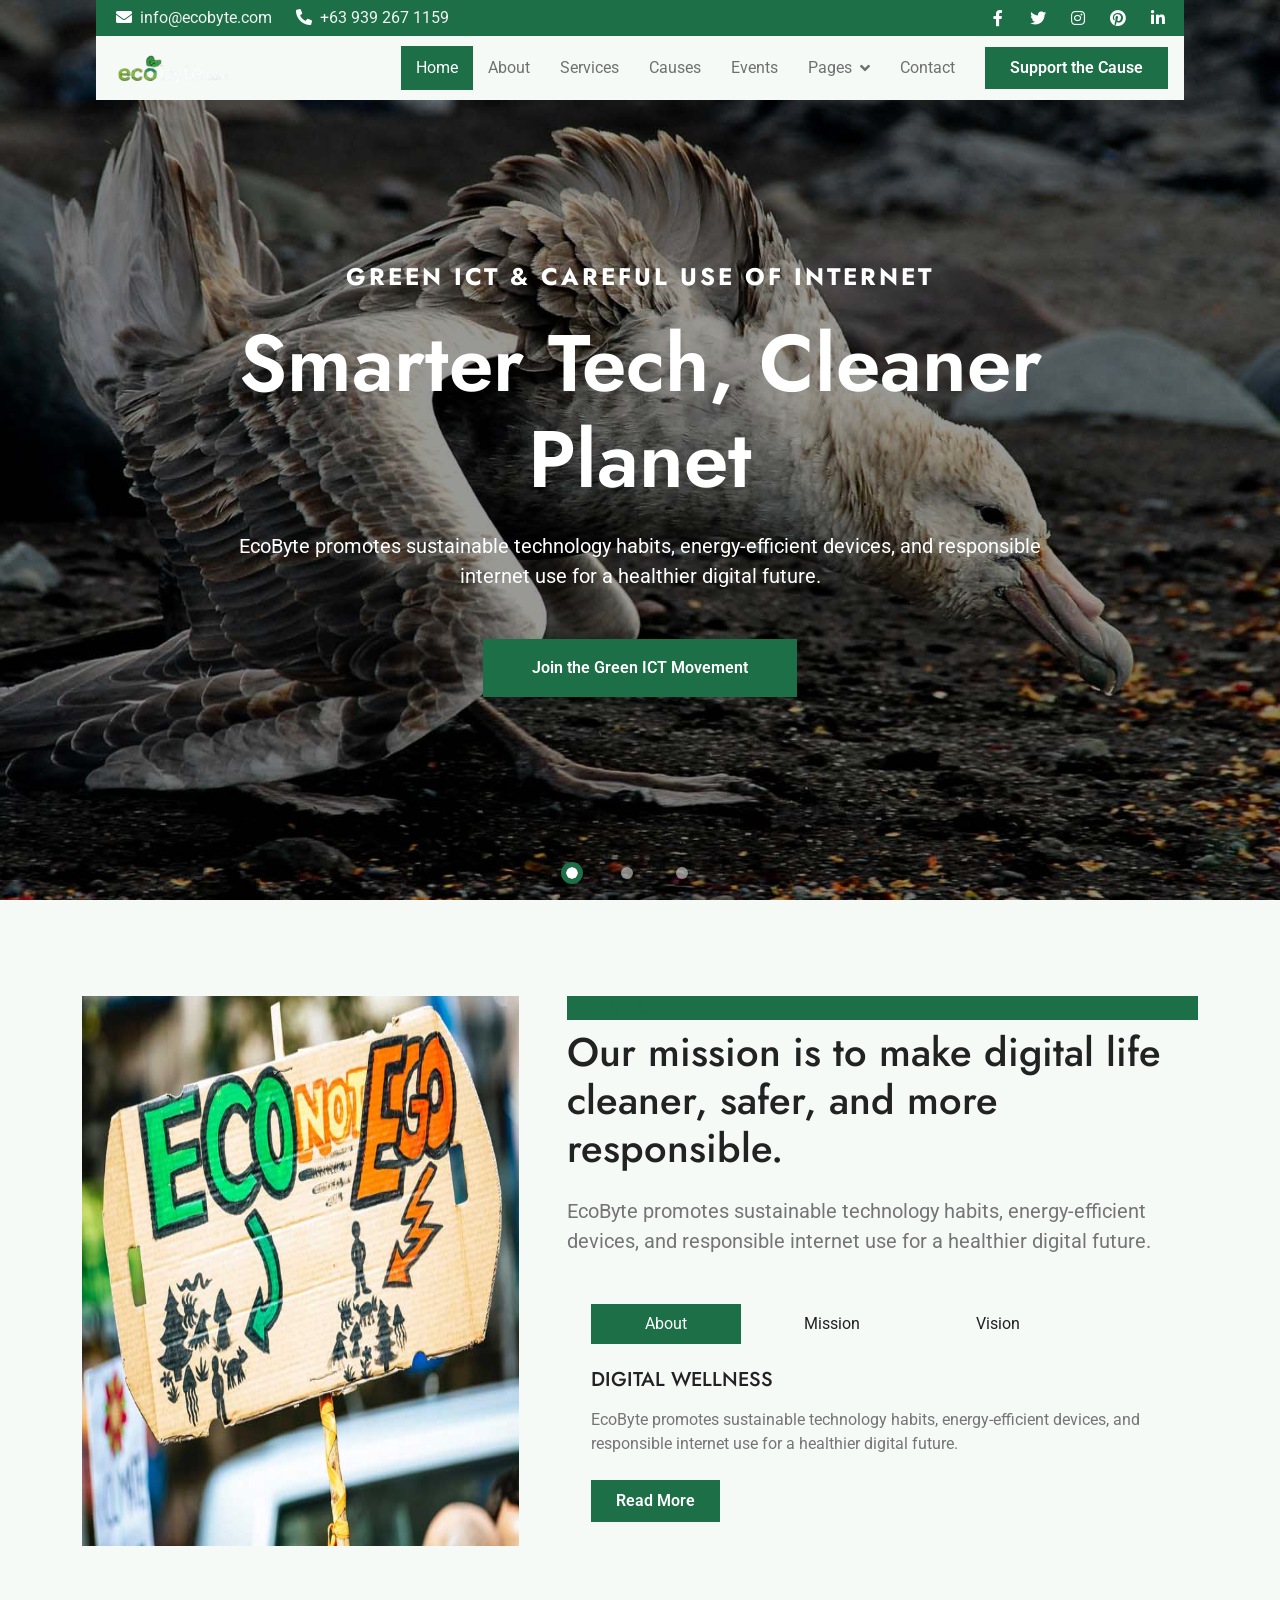
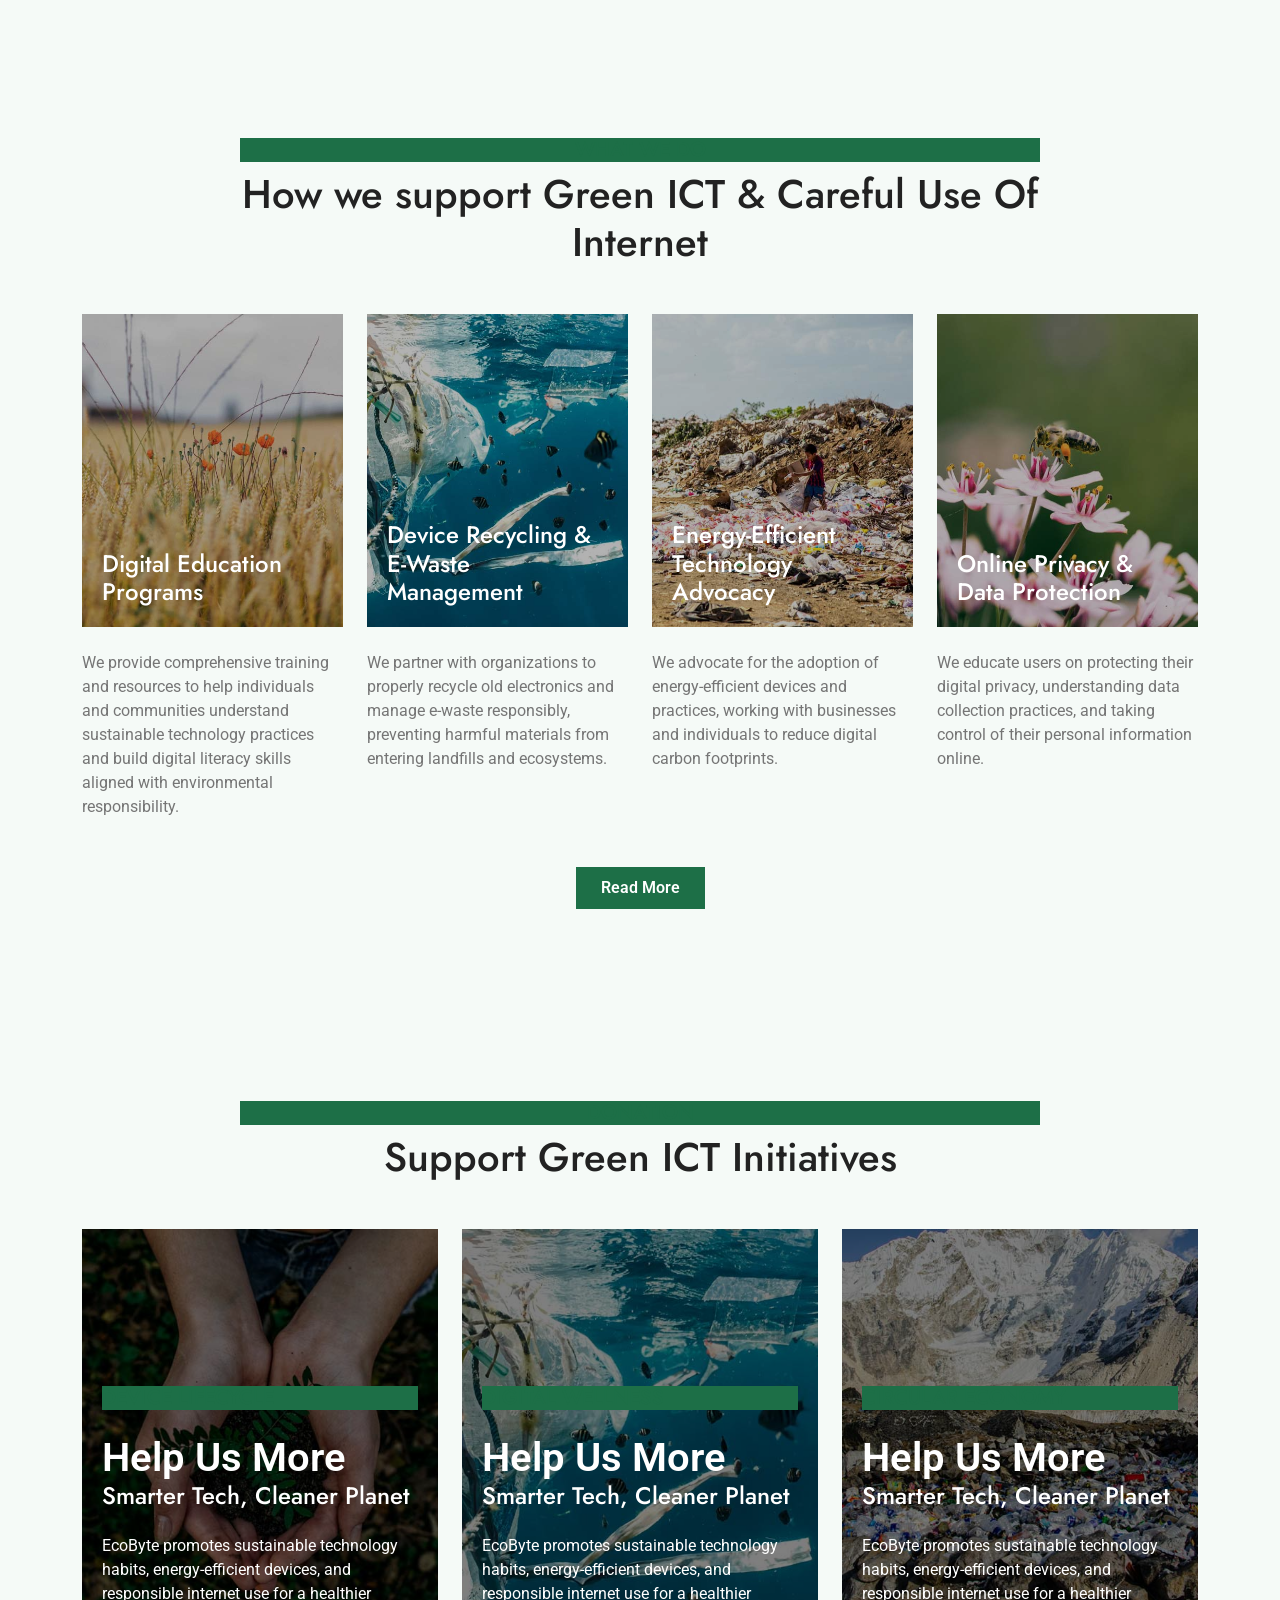
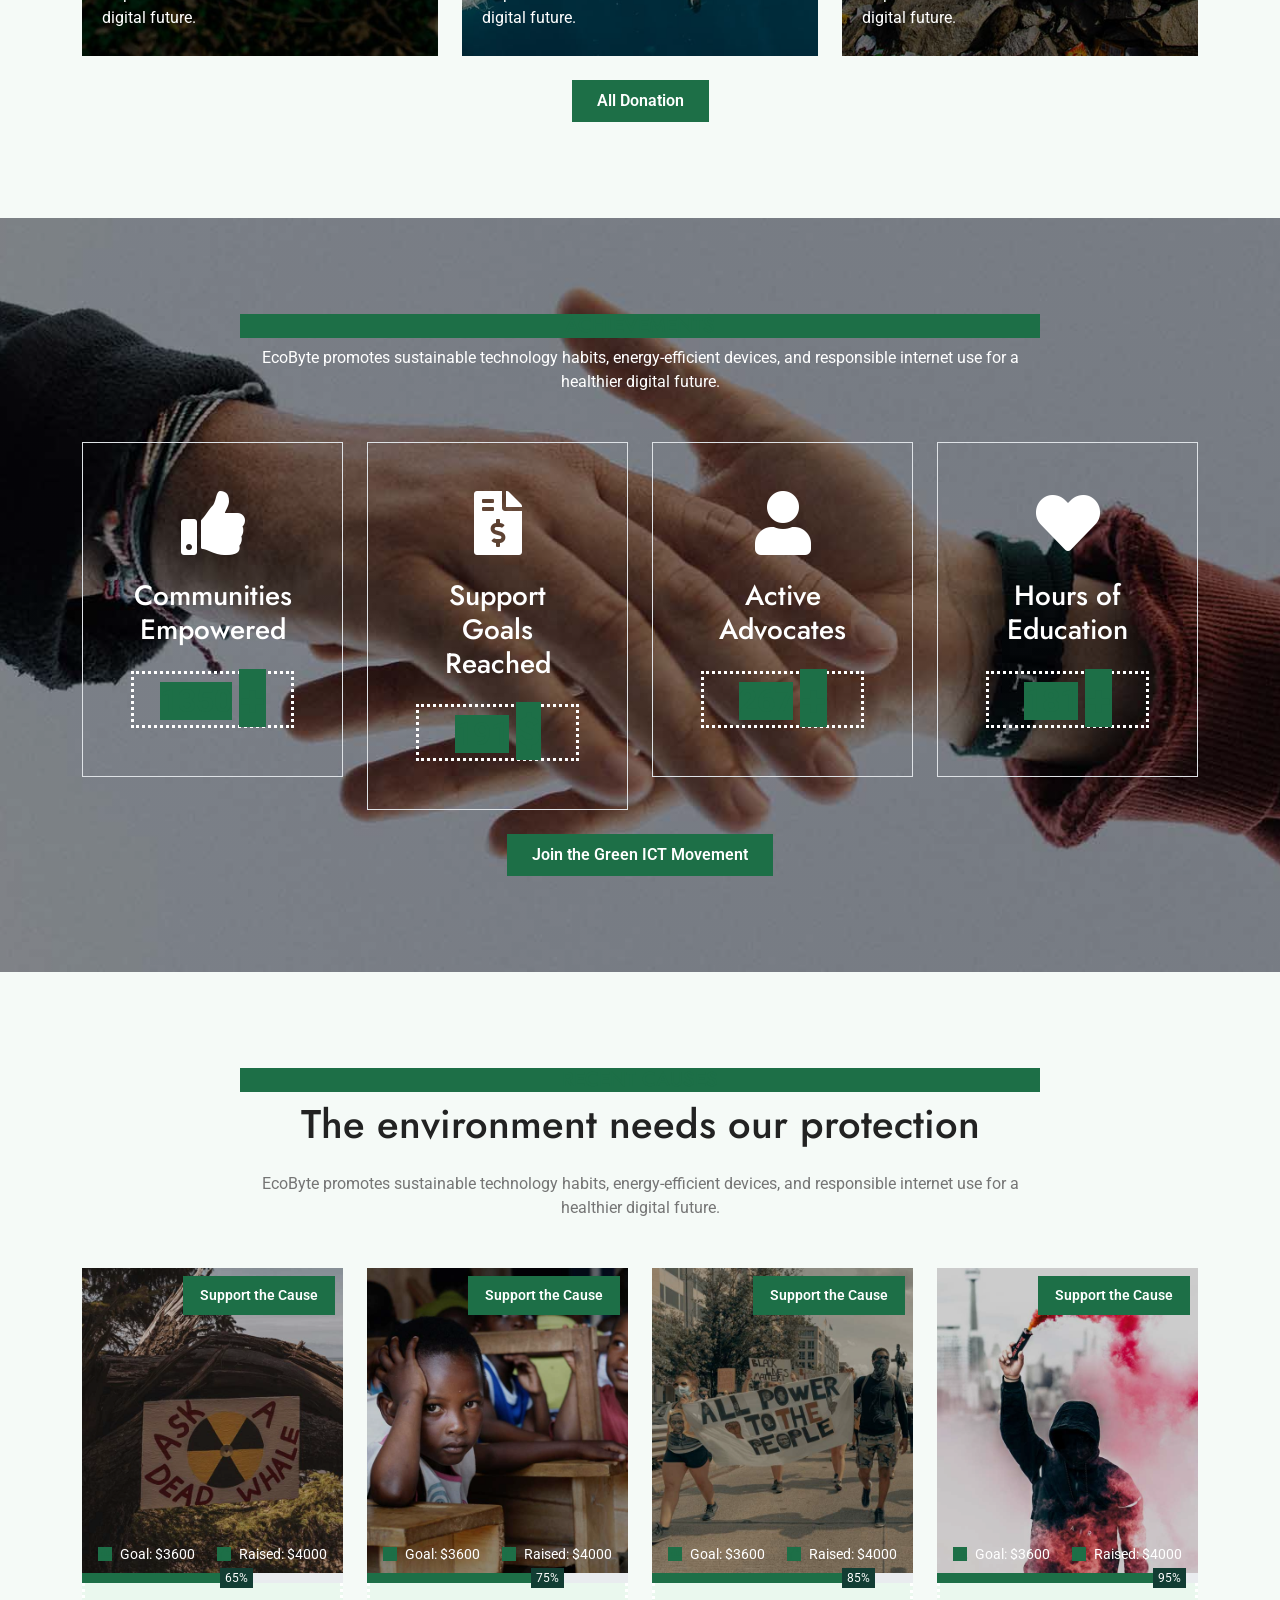
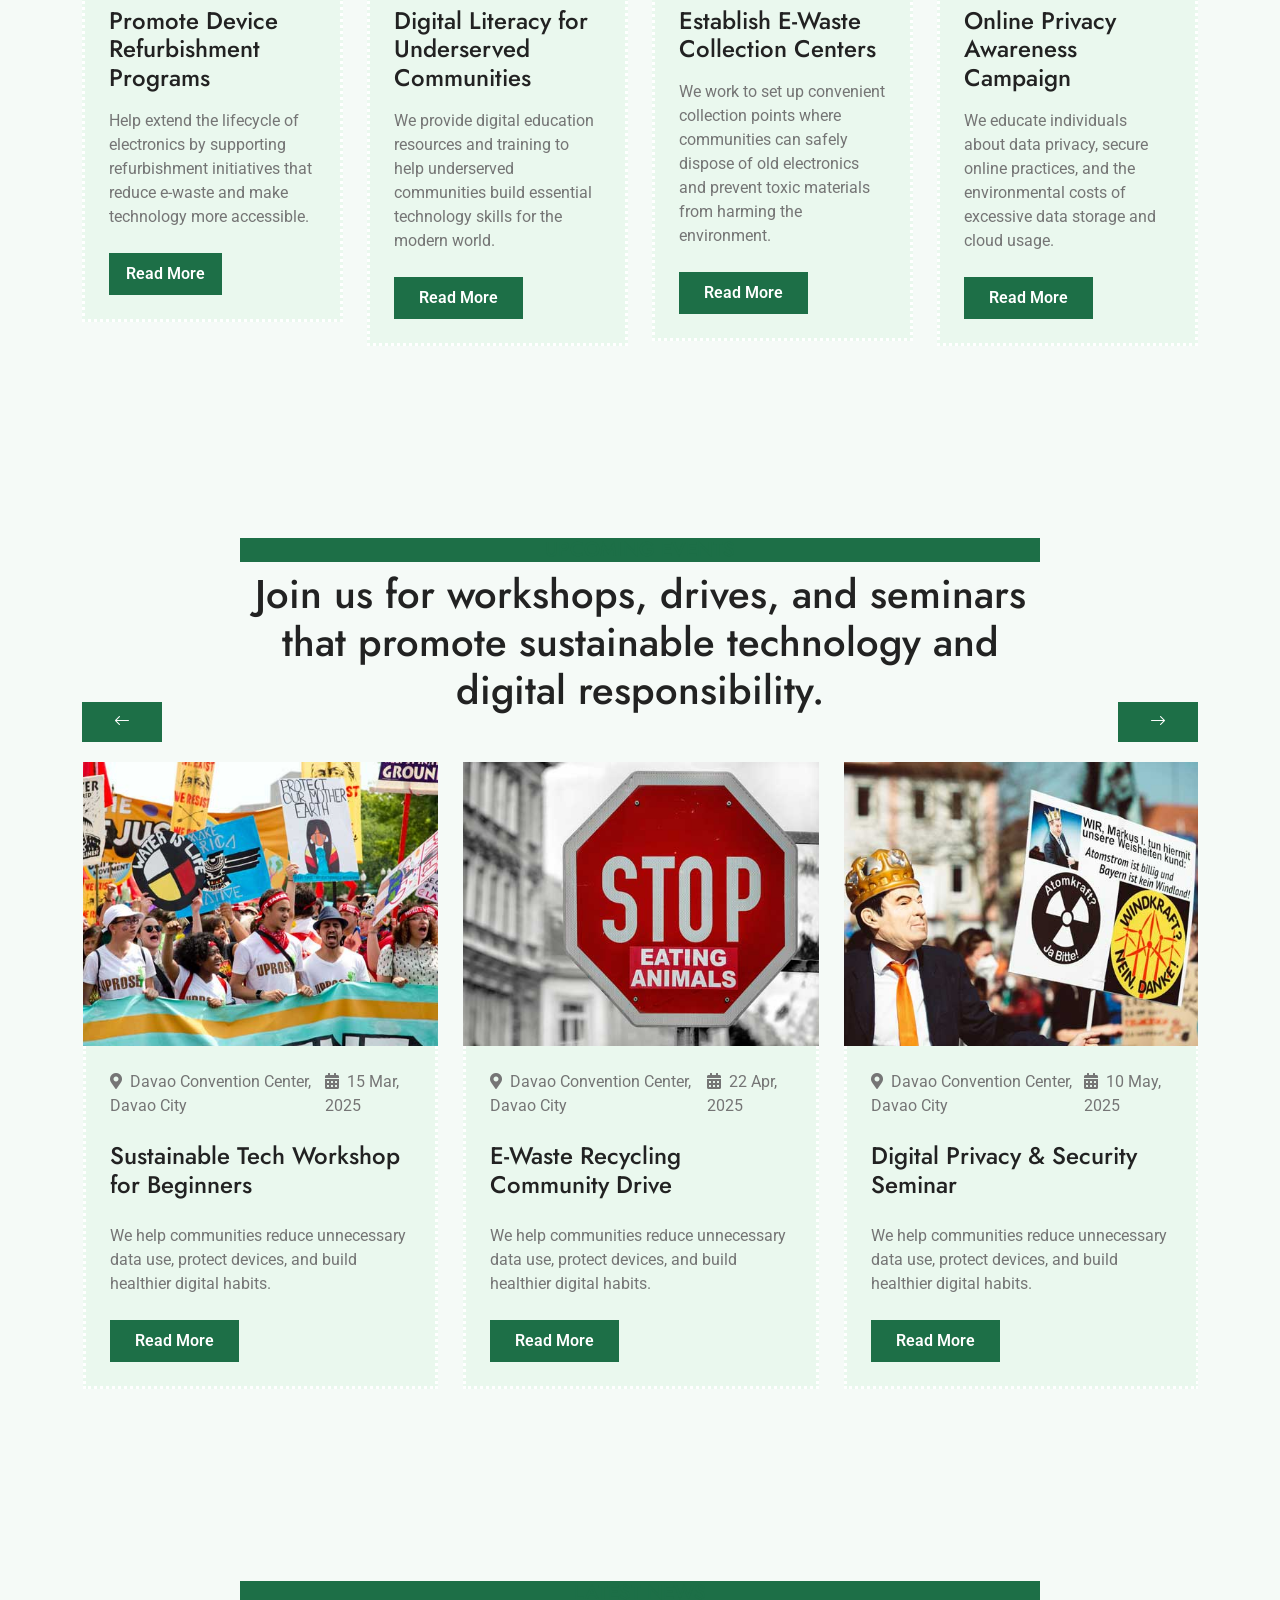
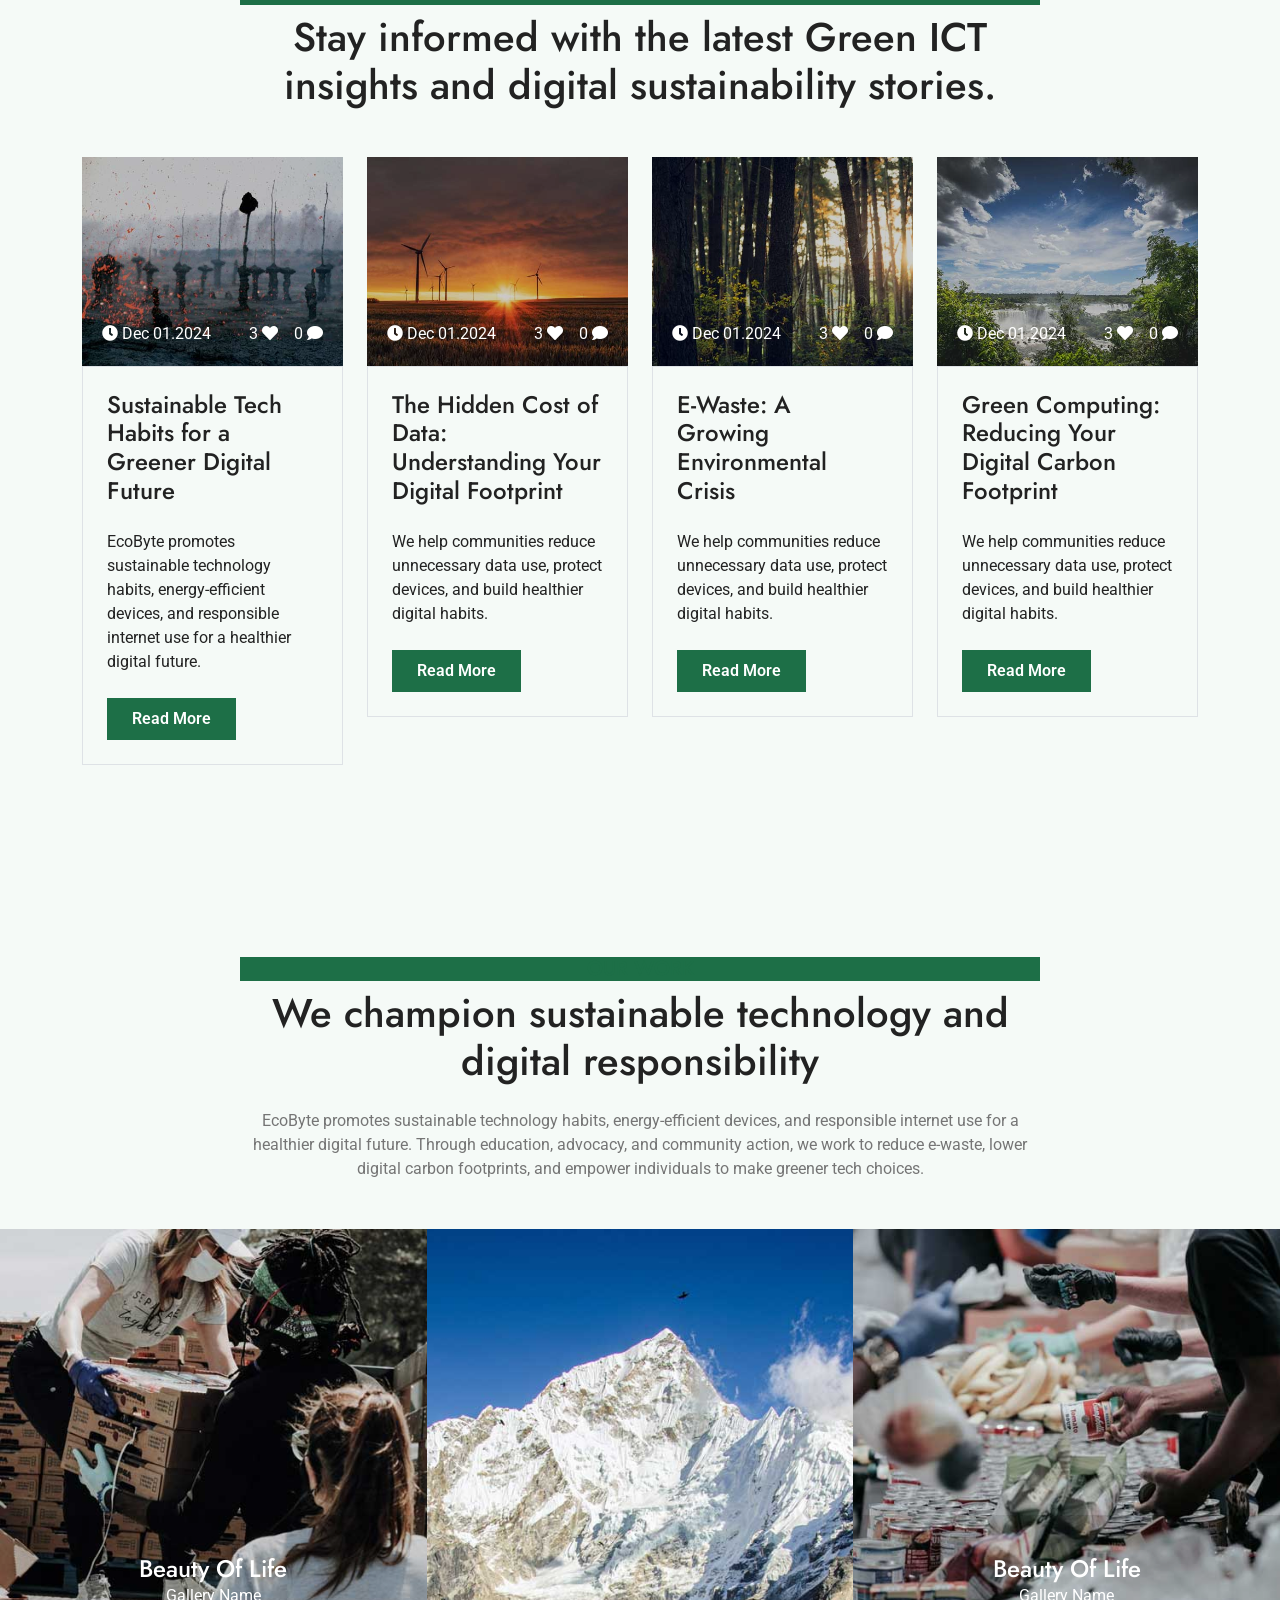
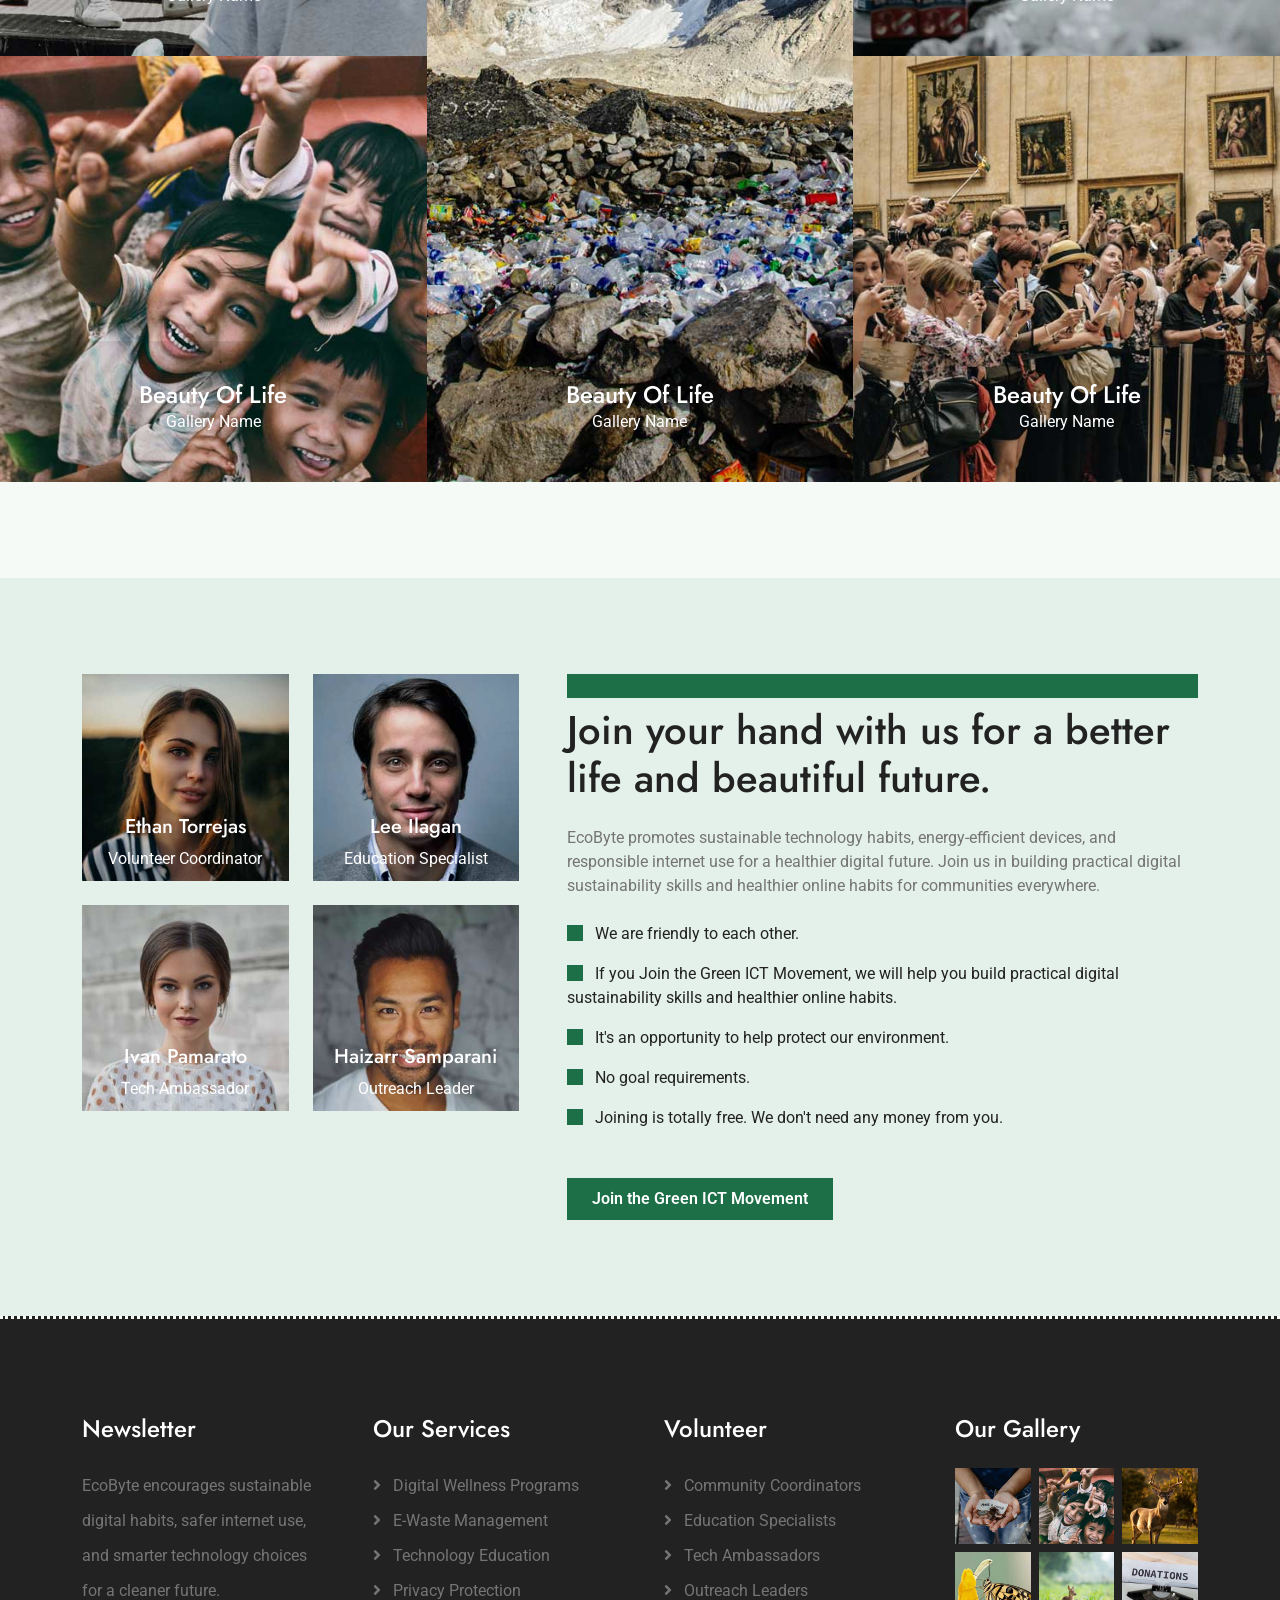
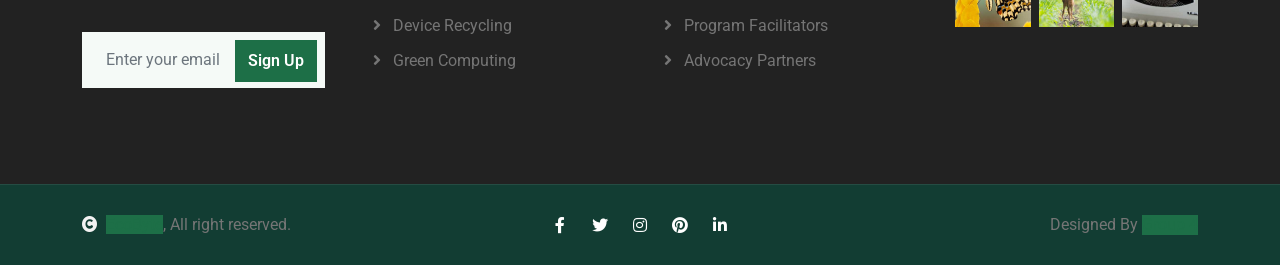
==== index.html @ a2393a3e "Initial Commit" ====
<!DOCTYPE html>
<html lang="en">

    <head>
        <meta charset="utf-8">
        <title>EcoByte | Home</title>
        <meta content="width=device-width, initial-scale=1.0" name="viewport">
        <meta content="" name="keywords">
        <meta content="" name="description">
        <link rel="icon" href="img/ecobytevertical.png" type="image/png">

        <!-- Google Web Fonts -->
        <link rel="preconnect" href="https://fonts.googleapis.com">
        <link rel="preconnect" href="https://fonts.gstatic.com" crossorigin>
        <link href="https://fonts.googleapis.com/css2?family=Jost:wght@500;600&family=Roboto&display=swap" rel="stylesheet"> 

        <!-- Icon Font Stylesheet -->
        <link rel="stylesheet" href="https://use.fontawesome.com/releases/v5.15.4/css/all.css"/>
        <link href="https://cdn.jsdelivr.net/npm/bootstrap-icons@1.4.1/font/bootstrap-icons.css" rel="stylesheet">

        <!-- Libraries Stylesheet -->
        <link href="lib/owlcarousel/assets/owl.carousel.min.css" rel="stylesheet">
        <link href="lib/lightbox/css/lightbox.min.css" rel="stylesheet">


        <!-- Customized Bootstrap Stylesheet -->
        <link href="css/bootstrap.min.css" rel="stylesheet">

        <!-- Template Stylesheet -->
        <link href="css/style.css" rel="stylesheet">
    </head>

    <body>

        <!-- Spinner Start -->
        <div id="spinner" class="show w-100 vh-100 bg-white position-fixed translate-middle top-50 start-50  d-flex align-items-center justify-content-center">
            <div class="spinner-grow text-primary" role="status"></div>
        </div>
        <!-- Spinner End -->


        <!-- Navbar start -->
        <div class="container-fluid fixed-top px-0">
            <div class="container px-0">
                <div class="topbar">
                    <div class="row align-items-center justify-content-center">
                        <div class="col-md-8">
                            <div class="topbar-info d-flex flex-wrap">
                                <a href="#" class="text-light me-4"><i class="fas fa-envelope text-white me-2"></i>info@ecobyte.com</a>
                                <a href="#" class="text-light"><i class="fas fa-phone-alt text-white me-2"></i>+63 939 267 1159</a>
                            </div>
                        </div>
                        <div class="col-md-4">
                            <div class="topbar-icon d-flex align-items-center justify-content-end">
                                <a href="https://www.facebook.com/ethan.torrejas01/" target="_blank" rel="noopener noreferrer" class="btn-square text-white me-2"><i class="fab fa-facebook-f"></i></a>
                                <a href="https://x.com/ecobusinesscom" target="_blank" rel="noopener noreferrer" class="btn-square text-white me-2"><i class="fab fa-twitter"></i></a>
                                <a href="https://www.instagram.com/durianpy.dvo" target="_blank" rel="noopener noreferrer" class="btn-square text-white me-2"><i class="fab fa-instagram"></i></a>
                                <a href="https://id.pinterest.com/ecobyte_art/" target="_blank" rel="noopener noreferrer" class="btn-square text-white me-2"><i class="fab fa-pinterest"></i></a>
                                <a href="https://www.linkedin.com/in/ethantorrejas/" target="_blank" rel="noopener noreferrer" class="btn-square text-white me-0"><i class="fab fa-linkedin-in"></i></a>
                            </div>
                        </div>
                    </div>
                </div>
                <nav class="navbar navbar-light bg-light navbar-expand-xl">
                    <a href="index.html" class="navbar-brand ms-3">
                        <img src="img/ecobytehorizontal.png" alt="EcoByte Logo" class="img-fluid" style="max-height: 54px; width: auto;">
                    </a>
                    <button class="navbar-toggler py-2 px-3 me-3" type="button" data-bs-toggle="collapse" data-bs-target="#navbarCollapse">
                        <span class="fa fa-bars text-primary"></span>
                    </button>
                    <div class="collapse navbar-collapse bg-light" id="navbarCollapse">
                        <div class="navbar-nav ms-auto">
                            <a href="index.html" class="nav-item nav-link active">Home</a>
                            <a href="about.html" class="nav-item nav-link">About</a>
                            <a href="service.html" class="nav-item nav-link">Services</a>
                            <a href="causes.html" class="nav-item nav-link">Causes</a>
                            <a href="events.html" class="nav-item nav-link">Events</a>
                            <div class="nav-item dropdown">
                                <a href="#" class="nav-link dropdown-toggle" data-bs-toggle="dropdown">Pages</a>
                                <div class="dropdown-menu m-0 bg-secondary rounded-0">
                                    <a href="blog.html" class="dropdown-item">Blog</a>
                                    <a href="gallery.html" class="dropdown-item">Gallery</a>
                                    <a href="volunteer.html" class="dropdown-item">Volunteers</a>
                                    <a href="donation.html" class="dropdown-item">Donation</a>

                                </div>
                            </div>
                            <a href="contact.html" class="nav-item nav-link">Contact</a>
                        </div>
                        <div class="d-flex align-items-center flex-nowrap pt-xl-0" style="margin-left: 15px;">
                            <a href="contact.html" class="btn-hover-bg btn btn-primary text-white py-2 px-4 me-3">Support the Cause</a>
                        </div>
                    </div>
                </nav>
            </div>
        </div>
        <!-- Navbar End -->

        
       <!-- Carousel Start -->
        <div class="container-fluid carousel-header vh-100 px-0">
            <div id="carouselId" class="carousel slide" data-bs-ride="carousel">
                <ol class="carousel-indicators">
                    <li data-bs-target="#carouselId" data-bs-slide-to="0" class="active"></li>
                    <li data-bs-target="#carouselId" data-bs-slide-to="1"></li>
                    <li data-bs-target="#carouselId" data-bs-slide-to="2"></li>
                </ol>
                <div class="carousel-inner" role="listbox">
                    <div class="carousel-item active">
                        <img src="img/carousel-1.jpg" class="img-fluid" alt="Image">
                        <div class="carousel-caption">
                            <div class="p-3" style="max-width: 900px;">
                                <h4 class="text-white text-uppercase fw-bold mb-4" style="letter-spacing: 3px;">Green ICT & Careful Use Of Internet</h4>
                                <h1 class="display-1 text-capitalize text-white mb-4">Smarter Tech, Cleaner Planet</h1>
                                <p class="mb-5 fs-5">EcoByte promotes sustainable technology habits, energy-efficient devices, and responsible internet use for a healthier digital future.</p>
                                <div class="d-flex align-items-center justify-content-center">
                                    <a class="btn-hover-bg btn btn-primary text-white py-3 px-5" href="#">Join the Green ICT Movement</a>
                                </div>
                            </div>
                        </div>
                    </div>
                    <div class="carousel-item">
                        <img src="img/carousel-2.jpg" class="img-fluid" alt="Image">
                        <div class="carousel-caption">
                            <div class="p-3" style="max-width: 900px;">
                                <h4 class="text-white text-uppercase fw-bold mb-4" style="letter-spacing: 3px;">Green ICT & Careful Use Of Internet</h4>
                                <h1 class="display-1 text-capitalize text-white mb-4">Smarter Tech, Cleaner Planet</h1>
                                <p class="mb-5 fs-5">EcoByte promotes sustainable technology habits, energy-efficient devices, and responsible internet use for a healthier digital future.</p>
                                <div class="d-flex align-items-center justify-content-center">
                                    <a class="btn-hover-bg btn btn-primary text-white py-3 px-5" href="#">Join the Green ICT Movement</a>
                                </div>
                            </div>
                        </div>
                    </div>
                    <div class="carousel-item">
                        <img src="img/carousel-3.jpg" class="img-fluid" alt="Image">
                        <div class="carousel-caption">
                            <div class="p-3" style="max-width: 900px;">
                                <h4 class="text-white text-uppercase fw-bold mb-4" style="letter-spacing: 3px;">Green ICT & Careful Use Of Internet</h4>
                                <h1 class="display-1 text-capitalize text-white mb-4">Smarter Tech, Cleaner Planet</h1>
                                <p class="mb-5 fs-5">EcoByte promotes sustainable technology habits, energy-efficient devices, and responsible internet use for a healthier digital future.</p>
                                <div class="d-flex align-items-center justify-content-center">
                                    <a class="btn-hover-bg btn btn-primary text-white py-3 px-5" href="#">Join the Green ICT Movement</a>
                                </div>
                            </div>
                        </div>
                    </div>
                </div>
                <button class="carousel-control-prev" type="button" data-bs-target="#carouselId" data-bs-slide="prev">
                    <span class="carousel-control-prev-icon" aria-hidden="true"></span>
                    <span class="visually-hidden">Previous</span>
                </button>
                <button class="carousel-control-next" type="button" data-bs-target="#carouselId" data-bs-slide="next">
                    <span class="carousel-control-next-icon" aria-hidden="true"></span>
                    <span class="visually-hidden">Next</span>
                </button>
            </div>
        </div>
        <!-- Carousel End -->





        <!-- About Start -->
        <div class="container-fluid about  py-5">
            <div class="container py-5">
                <div class="row g-5">
                    <div class="col-xl-5">
                        <div class="h-100">
                            <img src="img/about-1.jpg" class="img-fluid w-100 h-100" alt="Image">
                        </div>
                    </div>
                    <div class="col-xl-7">
                        <h5 class="text-uppercase text-primary">About Us</h5>
                        <h1 class="mb-4">Our mission is to make digital life cleaner, safer, and more responsible.</h1>
                        <p class="fs-5 mb-4">EcoByte promotes sustainable technology habits, energy-efficient devices, and responsible internet use for a healthier digital future.</p>
                        <div class="tab-class bg-secondary p-4">
                            <ul class="nav d-flex mb-2">
                                <li class="nav-item mb-3">
                                    <a class="d-flex py-2 text-center bg-white active" data-bs-toggle="pill" href="#tab-1">
                                        <span class="text-dark" style="width: 150px;">About</span>
                                    </a>
                                </li>
                                <li class="nav-item mb-3">
                                    <a class="d-flex py-2 mx-3 text-center bg-white" data-bs-toggle="pill" href="#tab-2">
                                        <span class="text-dark" style="width: 150px;">Mission</span>
                                    </a>
                                </li>
                                <li class="nav-item mb-3">
                                    <a class="d-flex py-2 text-center bg-white" data-bs-toggle="pill" href="#tab-3">
                                        <span class="text-dark" style="width: 150px;">Vision</span>
                                    </a>
                                </li>
                            </ul>
                            <div class="tab-content">
                                <div id="tab-1" class="tab-pane fade show p-0 active">
                                    <div class="row">
                                        <div class="col-12">
                                            <div class="d-flex">
                                                <div class="text-start my-auto">
                                                    <h5 class="text-uppercase mb-3">Digital Wellness</h5>
                                                    <p class="mb-4">EcoByte promotes sustainable technology habits, energy-efficient devices, and responsible internet use for a healthier digital future.</p>
                                                    <div class="d-flex align-items-center justify-content-start">
                                                        <a class="btn-hover-bg btn btn-primary text-white py-2 px-4" href="#">Read More</a>
                                                    </div>
                                                </div>
                                            </div>
                                        </div>
                                    </div>
                                </div>
                                <div id="tab-2" class="tab-pane fade show p-0">
                                    <div class="row">
                                        <div class="col-12">
                                            <div class="d-flex">
                                                <div class="text-start my-auto">
                                                    <h5 class="text-uppercase mb-3">Energy Efficiency</h5>
                                                    <p class="mb-4">EcoByte promotes sustainable technology habits, energy-efficient devices, and responsible internet use for a healthier digital future.</p>
                                                    <div class="d-flex align-items-center justify-content-start">
                                                        <a class="btn-hover-bg btn btn-primary text-white py-2 px-4" href="#">Read More</a>
                                                    </div>
                                                </div>
                                            </div>
                                        </div>
                                    </div>
                                </div>
                                <div id="tab-3" class="tab-pane fade show p-0">
                                    <div class="row">
                                        <div class="col-12">
                                            <div class="d-flex">
                                                <div class="text-start my-auto">
                                                    <h5 class="text-uppercase mb-3">Responsible Access</h5>
                                                    <p class="mb-4">EcoByte promotes sustainable technology habits, energy-efficient devices, and responsible internet use for a healthier digital future.</p>
                                                    <div class="d-flex align-items-center justify-content-start">
                                                        <a class="btn-hover-bg btn btn-primary text-white py-2 px-4" href="#">Read More</a>
                                                    </div>
                                                </div>
                                            </div>
                                        </div>
                                    </div>
                                </div>
                            </div>
                        </div>
                    </div>
                </div>
            </div>
        </div>
        <!-- About End -->


        <!-- Services Start -->
        <div class="container-fluid service py-5 bg-light">
            <div class="container py-5">
                <div class="text-center mx-auto pb-5" style="max-width: 800px;">
                    <h5 class="text-uppercase text-primary">What we do</h5>
                    <h1 class="mb-0">How we support Green ICT & Careful Use Of Internet</h1>
                </div>
                <div class="row g-4">
                    <div class="col-md-6 col-lg-6 col-xl-3">
                        <div class="service-item">
                            <img src="img/service-1.jpg" class="img-fluid w-100" alt="Image">
                            <div class="service-link">
                                <a href="#" class="h4 mb-0">Digital Education Programs</a>
                            </div>
                        </div>
                        <p class="my-4">We provide comprehensive training and resources to help individuals and communities understand sustainable technology practices and build digital literacy skills aligned with environmental responsibility.</p>
                    </div>
                    <div class="col-md-6 col-lg-6 col-xl-3">
                        <div class="service-item">
                            <img src="img/service-2.jpg" class="img-fluid w-100" alt="Image">
                            <div class="service-link">
                                <a href="#" class="h4 mb-0">Device Recycling & E-Waste Management</a>
                            </div>
                        </div>
                        <p class="my-4">We partner with organizations to properly recycle old electronics and manage e-waste responsibly, preventing harmful materials from entering landfills and ecosystems.</p>
                    </div>
                    <div class="col-md-6 col-lg-6 col-xl-3">
                        <div class="service-item">
                            <img src="img/service-3.jpg" class="img-fluid w-100" alt="Image">
                            <div class="service-link">
                                <a href="#" class="h4 mb-0">Energy-Efficient Technology Advocacy</a>
                            </div>
                        </div>
                        <p class="my-4">We advocate for the adoption of energy-efficient devices and practices, working with businesses and individuals to reduce digital carbon footprints.</p>
                    </div>
                    <div class="col-md-6 col-lg-6 col-xl-3">
                        <div class="service-item">
                            <img src="img/service-4.jpg" class="img-fluid w-100" alt="Image">
                            <div class="service-link">
                                <a href="#" class="h4 mb-0">Online Privacy & Data Protection</a>
                            </div>
                        </div>
                        <p class="my-4">We educate users on protecting their digital privacy, understanding data collection practices, and taking control of their personal information online.</p>
                    </div>
                    <div class="col-12">
                        <div class="d-flex align-items-center justify-content-center">
                            <a class="btn-hover-bg btn btn-primary text-white py-2 px-4" href="#">Read More</a>
                        </div>
                    </div>
                </div>
            </div>
        </div>
        <!-- Services End -->


        <!-- Donation Start -->
        <div class="container-fluid donation py-5">
            <div class="container py-5">
                <div class="text-center mx-auto pb-5" style="max-width: 800px;">
                    <h5 class="text-uppercase text-primary">Donation</h5>
                    <h1 class="mb-0">Support Green ICT Initiatives</h1>
                </div>
                <div class="row g-4">
                    <div class="col-lg-4">
                        <div class="donation-item">
                            <img src="img/donation-1.jpg" class="img-fluid w-100" alt="Image">
                            <div class="donation-content d-flex flex-column">
                                <h5 class="text-uppercase text-primary mb-4">Device Lifecycle</h5>
                                <a href="#" class="btn-hover-color display-6 text-white">Help Us More</a>
                                <h4 class="text-white mb-4">Smarter Tech, Cleaner Planet</h4>
                                <p class="text-white mb-4">EcoByte promotes sustainable technology habits, energy-efficient devices, and responsible internet use for a healthier digital future.</p>
                                <div class="donation-btn d-flex align-items-center justify-content-start">
                                    <a class="btn-hover-bg btn btn-primary text-white py-2 px-4" href="#">Donate !</a>
                                </div>
                            </div>
                        </div>
                    </div>
                    <div class="col-lg-4">
                        <div class="donation-item">
                            <img src="img/service-2.jpg" class="img-fluid w-100" alt="Image">
                            <div class="donation-content d-flex flex-column">
                                <h5 class="text-uppercase text-primary mb-4">Digital Wellness</h5>
                                <a href="#" class="btn-hover-color display-6 text-white">Help Us More</a>
                                <h4 class="text-white mb-4">Smarter Tech, Cleaner Planet</h4>
                                <p class="text-white mb-4">EcoByte promotes sustainable technology habits, energy-efficient devices, and responsible internet use for a healthier digital future.</p>
                                <div class="donation-btn d-flex align-items-center justify-content-start">
                                    <a class="btn-hover-bg btn btn-primary text-white py-2 px-4" href="#">Donate !</a>
                                </div>
                            </div>
                        </div>
                    </div>
                    <div class="col-lg-4">
                        <div class="donation-item">
                            <img src="img/donation-3.jpg" class="img-fluid w-100" alt="Image">
                            <div class="donation-content d-flex flex-column">
                                <h5 class="text-uppercase text-primary mb-4">Circular Economy</h5>
                                <a href="#" class="btn-hover-color display-6 text-white">Help Us More</a>
                                <h4 class="text-white mb-4">Smarter Tech, Cleaner Planet</h4>
                                <p class="text-white mb-4">EcoByte promotes sustainable technology habits, energy-efficient devices, and responsible internet use for a healthier digital future.</p>
                                <div class="donation-btn d-flex align-items-center justify-content-start">
                                    <a class="btn-hover-bg btn btn-primary text-white py-2 px-4" href="#">Donate !</a>
                                </div>
                            </div>
                        </div>
                    </div>
                    <div class="col-12">
                        <div class="d-flex align-items-center justify-content-center">
                            <a class="btn-hover-bg btn btn-primary text-white py-2 px-4" href="#">All Donation</a>
                        </div>
                    </div>
                </div>
            </div>
        </div>
        <!-- Donation End -->


        <!-- Counter Start -->
        <div class="container-fluid counter py-5" style="background: linear-gradient(rgba(0, 0, 0, .4), rgba(0, 0, 0, 0.4)), url(img/volunteers-bg.jpg) center center; background-size: cover;">
            <div class="container py-5">
                <div class="text-center mx-auto pb-5" style="max-width: 800px;">
                    <h5 class="text-uppercase text-primary">Achievements</h5>
                    <p class="text-white mb-0">EcoByte promotes sustainable technology habits, energy-efficient devices, and responsible internet use for a healthier digital future.</p>
                </div>
                <div class="row g-4">
                    <div class="col-md-6 col-lg-6 col-xl-3">
                        <div class="counter-item text-center border p-5">
                            <i class="fas fa-thumbs-up fa-4x text-white"></i>
                            <h3 class="text-white my-4">Communities Empowered</h3>
                            <div class="counter-counting">
                                <span class="text-primary fs-2 fw-bold" data-toggle="counter-up">3600</span>
                                <span class="h1 fw-bold text-primary">+</span>
                            </div>
                        </div>
                    </div>
                    <div class="col-md-6 col-lg-6 col-xl-3">
                        <div class="counter-item text-center border p-5">
                            <i class="fas fa-file-invoice-dollar fa-4x text-white"></i>
                            <h3 class="text-white my-4">Support Goals Reached</h3>
                            <div class="counter-counting text-center border-white w-100" style="border-style: dotted; font-size: 30px;">
                                <span class="text-primary fs-2 fw-bold" data-toggle="counter-up">513</span>
                                <span class="h1 fw-bold text-primary">$</span>
                            </div>
                        </div>
                    </div>
                    <div class="col-md-6 col-lg-6 col-xl-3">
                        <div class="counter-item text-center border p-5">
                            <i class="fas fa-user fa-4x text-white"></i>
                            <h3 class="text-white my-4">Active Advocates</h3>
                            <div class="counter-counting text-center border-white w-100" style="border-style: dotted; font-size: 30px;">
                                <span class="text-primary fs-2 fw-bold" data-toggle="counter-up">713</span>
                                <span class="h1 fw-bold text-primary">+</span>
                            </div>
                        </div>
                    </div>
                    <div class="col-md-6 col-lg-6 col-xl-3">
                        <div class="counter-item text-center border p-5">
                            <i class="fas fa-heart fa-4x text-white"></i>
                            <h3 class="text-white my-4">Hours of Education</h3>
                            <div class="counter-counting text-center border-white w-100" style="border-style: dotted; font-size: 30px;">
                                <span class="text-primary fs-2 fw-bold" data-toggle="counter-up">487</span>
                                <span class="h1 fw-bold text-primary">+</span>
                            </div>
                        </div>
                    </div>
                    <div class="col-12">
                        <div class="d-flex align-items-center justify-content-center">
                            <a class="btn-hover-bg btn btn-primary text-white py-2 px-4" href="#">Join the Green ICT Movement</a>
                        </div>
                    </div>
                </div>
            </div>
        </div>
        <!-- Counter End -->


        <!-- Causes Start -->
        <div class="container-fluid causes py-5">
            <div class="container py-5">
                <div class="text-center mx-auto pb-5" style="max-width: 800px;">
                    <h5 class="text-uppercase text-primary">Recent Causes</h5>
                    <h1 class="mb-4">The environment needs our protection</h1>
                    <p class="mb-0">EcoByte promotes sustainable technology habits, energy-efficient devices, and responsible internet use for a healthier digital future.</p>
                </div>
                <div class="row g-4">
                    <div class="col-lg-6 col-xl-3">
                        <div class="causes-item">
                            <div class="causes-img">
                                <img src="img/causes-4.jpg" class="img-fluid w-100" alt="Image">
                                <div class="causes-link pb-2 px-3">
                                    <small class="text-white"><i class="fas fa-chart-bar text-primary me-2"></i>Goal: $3600</small>
                                    <small class="text-white"><i class="fa fa-thumbs-up text-primary me-2"></i>Raised: $4000</small>
                                </div>
                                <div class="causes-dination p-2">
                                    <a class="btn-hover-bg btn btn-primary text-white py-2 px-3" href="contact.html">Support the Cause</a>
                                </div>
                            </div>
                            <div class="progress">
                                <div class="progress-bar" role="progressbar" aria-valuenow="65" aria-valuemin="0" aria-valuemax="100">
                                    <span>65%</span>
                                </div>
                            </div>
                            <div class="causes-content p-4">
                                <h4 class="mb-3">Promote Device Refurbishment Programs</h4>
                                <p class="mb-4">Help extend the lifecycle of electronics by supporting refurbishment initiatives that reduce e-waste and make technology more accessible.</p>
                                <a class="btn-hover-bg btn btn-primary text-white py-2 px-3" href="#">Read More</a>
                            </div>
                        </div>
                    </div>
                    <div class="col-lg-6 col-xl-3">
                        <div class="causes-item">
                            <div class="causes-img">
                                <img src="img/causes-2.jpg" class="img-fluid w-100" alt="Image">
                                <div class="causes-link pb-2 px-3">
                                    <small class="text-white"><i class="fas fa-chart-bar text-primary me-2"></i>Goal: $3600</small>
                                    <small class="text-white"><i class="fa fa-thumbs-up text-primary me-2"></i>Raised: $4000</small>
                                </div>
                                <div class="causes-dination p-2">
                                    <a class="btn-hover-bg btn btn-primary text-white py-2 px-3" href="contact.html">Support the Cause</a>
                                </div>
                            </div>
                            <div class="progress">
                                <div class="progress-bar" role="progressbar" aria-valuenow="75" aria-valuemin="0" aria-valuemax="100">
                                    <span>75%</span>
                                </div>
                            </div>
                            <div class="causes-content p-4">
                                <h4 class="mb-3">Digital Literacy for Underserved Communities</h4>
                                <p class="mb-4">We provide digital education resources and training to help underserved communities build essential technology skills for the modern world.</p>
                                <a class="btn-hover-bg btn btn-primary text-white py-2 px-4" href="#">Read More</a>
                            </div>
                        </div>
                    </div>
                    <div class="col-lg-6 col-xl-3">
                        <div class="causes-item">
                            <div class="causes-img">
                                <img src="img/causes-3.jpg" class="img-fluid w-100" alt="Image">
                                <div class="causes-link pb-2 px-3">
                                    <small class="text-white"><i class="fas fa-chart-bar text-primary me-2"></i>Goal: $3600</small>
                                    <small class="text-white"><i class="fa fa-thumbs-up text-primary me-2"></i>Raised: $4000</small>
                                </div>
                                <div class="causes-dination p-2">
                                    <a class="btn-hover-bg btn btn-primary text-white py-2 px-3" href="contact.html">Support the Cause</a>
                                </div>
                            </div>
                            <div class="progress">
                                <div class="progress-bar" role="progressbar" aria-valuenow="85" aria-valuemin="0" aria-valuemax="100">
                                    <span>85%</span>
                                </div>
                            </div>
                            <div class="causes-content p-4">
                                <h4 class="mb-3">Establish E-Waste Collection Centers</h4>
                                <p class="mb-4">We work to set up convenient collection points where communities can safely dispose of old electronics and prevent toxic materials from harming the environment.</p>
                                <a class="btn-hover-bg btn btn-primary text-white py-2 px-4" href="#">Read More</a>
                            </div>
                        </div>
                    </div>
                    <div class="col-lg-6 col-xl-3">
                        <div class="causes-item">
                            <div class="causes-img">
                                <img src="img/causes-1.jpg" class="img-fluid w-100" alt="Image">
                                <div class="causes-link pb-2 px-3">
                                    <small class="text-white"><i class="fas fa-chart-bar text-primary me-2"></i>Goal: $3600</small>
                                    <small class="text-white"><i class="fa fa-thumbs-up text-primary me-2"></i>Raised: $4000</small>
                                </div>
                                <div class="causes-dination p-2">
                                    <a class="btn-hover-bg btn btn-primary text-white py-2 px-3" href="contact.html">Support the Cause</a>
                                </div>
                            </div>
                            <div class="progress">
                                <div class="progress-bar" role="progressbar" aria-valuenow="95" aria-valuemin="0" aria-valuemax="100">
                                    <span>95%</span>
                                </div>
                            </div>
                            <div class="causes-content p-4">
                                <h4 class="mb-3">Online Privacy Awareness Campaign</h4>
                                <p class="mb-4">We educate individuals about data privacy, secure online practices, and the environmental costs of excessive data storage and cloud usage.</p>
                                <a class="btn-hover-bg btn btn-primary text-white py-2 px-4" href="#">Read More</a>
                            </div>
                        </div>
                    </div>
                </div>
            </div>
        </div>
        <!-- Causes End -->


        <!-- Events Start -->
        <div class="container-fluid event py-5">
            <div class="container py-5">
                <div class="text-center mx-auto mb-5" style="max-width: 800px;">
                    <h5 class="text-uppercase text-primary">Upcoming Events</h5>
                    <h1 class="mb-0">Join us for workshops, drives, and seminars that promote sustainable technology and digital responsibility.</h1>
                </div>
                <div class="event-carousel owl-carousel">
                    <div class="event-item">
                        <img src="img/events-1.jpg" class="img-fluid w-100" alt="Image">
                        <div class="event-content p-4">
                            <div class="d-flex justify-content-between mb-4">
                                <span class="text-body"><i class="fas fa-map-marker-alt me-2"></i>Davao Convention Center, Davao City</span>
                                <span class="text-body"><i class="fas fa-calendar-alt me-2"></i>15 Mar, 2025</span>
                            </div>
                            <h4 class="mb-4">Sustainable Tech Workshop for Beginners</h4>
                            <p class="mb-4">We help communities reduce unnecessary data use, protect devices, and build healthier digital habits.</p>
                            <a class="btn-hover-bg btn btn-primary text-white py-2 px-4" href="#">Read More</a>
                        </div>
                    </div>
                    <div class="event-item">
                        <img src="img/events-2.jpg" class="img-fluid w-100" alt="Image">
                        <div class="event-content p-4">
                            <div class="d-flex justify-content-between mb-4">
                                <span class="text-body"><i class="fas fa-map-marker-alt me-2"></i>Davao Convention Center, Davao City</span>
                                <span class="text-body"><i class="fas fa-calendar-alt me-2"></i>22 Apr, 2025</span>
                            </div>
                            <h4 class="mb-4">E-Waste Recycling Community Drive</h4>
                            <p class="mb-4">We help communities reduce unnecessary data use, protect devices, and build healthier digital habits.</p>
                            <a class="btn-hover-bg btn btn-primary text-white py-2 px-4" href="#">Read More</a>
                        </div>
                    </div>
                    <div class="event-item">
                        <img src="img/events-3.jpg" class="img-fluid w-100" alt="Image">
                        <div class="event-content p-4">
                            <div class="d-flex justify-content-between mb-4">
                                <span class="text-body"><i class="fas fa-map-marker-alt me-2"></i>Davao Convention Center, Davao City</span>
                                <span class="text-body"><i class="fas fa-calendar-alt me-2"></i>10 May, 2025</span>
                            </div>
                            <h4 class="mb-4">Digital Privacy & Security Seminar</h4>
                            <p class="mb-4">We help communities reduce unnecessary data use, protect devices, and build healthier digital habits.</p>
                            <a class="btn-hover-bg btn btn-primary text-white py-2 px-4" href="#">Read More</a>
                        </div>
                    </div>
                    <div class="event-item">
                        <img src="img/events-4.jpg" class="img-fluid w-100" alt="Image">
                        <div class="event-content p-4">
                            <div class="d-flex justify-content-between mb-4">
                                <span class="text-body"><i class="fas fa-map-marker-alt me-2"></i>Davao Convention Center, Davao City</span>
                                <span class="text-body"><i class="fas fa-calendar-alt me-2"></i>28 Jun, 2025</span>
                            </div>
                            <h4 class="mb-4">Youth Green ICT Leadership Conference</h4>
                            <p class="mb-4">We help communities reduce unnecessary data use, protect devices, and build healthier digital habits.</p>
                            <a class="btn-hover-bg btn btn-primary text-white py-2 px-4" href="#">Read More</a>
                        </div>
                    </div>
                </div>
            </div>
        </div>
        <!-- Events End -->

        <!-- Blog Start -->
        <div class="container-fluid blog py-5 mb-5">
            <div class="container py-5">
                <div class="text-center mx-auto pb-5" style="max-width: 800px;">
                    <h5 class="text-uppercase text-primary">Latest News</h5>
                    <h1 class="mb-0">Stay informed with the latest Green ICT insights and digital sustainability stories.</h1>
                </div>
                <div class="row g-4">
                    <div class="col-lg-6 col-xl-3">
                        <div class="blog-item">
                            <div class="blog-img">
                                <img src="img/blog-1.jpg" class="img-fluid w-100" alt="">
                                <div class="blog-info">
                                    <span><i class="fa fa-clock"></i> Dec 01.2024</span>
                                    <div class="d-flex">
                                        <span class="me-3"> 3 <i class="fa fa-heart"></i></span>
                                        <a href="#" class="text-white">0 <i class="fa fa-comment"></i></a>
                                    </div>
                                </div>
                                <div class="search-icon">
                                    <a href="img/blog-1.jpg" data-lightbox="Blog-1" class="my-auto"><i class="fas fa-search-plus btn-primary text-white p-3"></i></a>
                                </div>
                            </div>
                            <div class="text-dark border p-4 ">
                                <h4 class="mb-4">Sustainable Tech Habits for a Greener Digital Future</h4>
                                <p class="mb-4">EcoByte promotes sustainable technology habits, energy-efficient devices, and responsible internet use for a healthier digital future.</p>
                                <a class="btn-hover-bg btn btn-primary text-white py-2 px-4" href="#">Read More</a>
                            </div>
                        </div>
                    </div>
                    <div class="col-lg-6 col-xl-3">
                        <div class="blog-item">
                            <div class="blog-img">
                                <img src="img/blog-2.jpg" class="img-fluid w-100" alt="">
                                <div class="blog-info">
                                    <span><i class="fa fa-clock"></i> Dec 01.2024</span>
                                    <div class="d-flex">
                                        <span class="me-3"> 3 <i class="fa fa-heart"></i></span>
                                        <a href="#" class="text-white">0 <i class="fa fa-comment"></i></a>
                                    </div>
                                </div>
                                <div class="search-icon">
                                    <a href="img/blog-2.jpg" data-lightbox="Blog-2" class="my-auto"><i class="fas fa-search-plus btn-primary text-white p-3"></i></a>
                                </div>
                            </div>
                            <div class="text-dark border p-4 ">
                                <h4 class="mb-4">The Hidden Cost of Data: Understanding Your Digital Footprint</h4>
                                <p class="mb-4">We help communities reduce unnecessary data use, protect devices, and build healthier digital habits.</p>
                                <a class="btn-hover-bg btn btn-primary text-white py-2 px-4" href="#">Read More</a>
                            </div>
                        </div>
                    </div>
                    <div class="col-lg-6 col-xl-3">
                        <div class="blog-item">
                            <div class="blog-img">
                                <img src="img/blog-4.jpg" class="img-fluid w-100" alt="">
                                <div class="blog-info">
                                    <span><i class="fa fa-clock"></i> Dec 01.2024</span>
                                    <div class="d-flex">
                                        <span class="me-3"> 3 <i class="fa fa-heart"></i></span>
                                        <a href="#" class="text-white">0 <i class="fa fa-comment"></i></a>
                                    </div>
                                </div>
                                <div class="search-icon">
                                    <a href="img/blog-4.jpg" data-lightbox="Blog-4" class="my-auto"><i class="fas fa-search-plus btn-primary text-white p-3"></i></a>
                                </div>
                            </div>
                            <div class="text-dark border p-4 ">
                                <h4 class="mb-4">E-Waste: A Growing Environmental Crisis</h4>
                                <p class="mb-4">We help communities reduce unnecessary data use, protect devices, and build healthier digital habits.</p>
                                <a class="btn-hover-bg btn btn-primary text-white py-2 px-4" href="#">Read More</a>
                            </div>
                        </div>
                    </div>
                    <div class="col-lg-6 col-xl-3">
                        <div class="blog-item">
                            <div class="blog-img">
                                <img src="img/blog-3.jpg" class="img-fluid w-100" alt="">
                                <div class="blog-info">
                                    <span><i class="fa fa-clock"></i> Dec 01.2024</span>
                                    <div class="d-flex">
                                        <span class="me-3"> 3 <i class="fa fa-heart"></i></span>
                                        <a href="#" class="text-white">0 <i class="fa fa-comment"></i></a>
                                    </div>
                                </div>
                                <div class="search-icon">
                                    <a href="img/blog-3.jpg" data-lightbox="Blog-3" class="my-auto"><i class="fas fa-search-plus btn-primary text-white p-3"></i></a>
                                </div>
                            </div>
                            <div class="text-dark border p-4 ">
                                <h4 class="mb-4">Green Computing: Reducing Your Digital Carbon Footprint</h4>
                                <p class="mb-4">We help communities reduce unnecessary data use, protect devices, and build healthier digital habits.</p>
                                <a class="btn-hover-bg btn btn-primary text-white py-2 px-4" href="#">Read More</a>
                            </div>
                        </div>
                    </div>
                </div>
            </div>
        </div>
        <!-- Blog End -->
        <div class="container-fluid gallery py-5 px-0">
            <div class="text-center mx-auto pb-5" style="max-width: 800px;">
                <h5 class="text-uppercase text-primary">Our Work</h5>
                <h1 class="mb-4">We champion sustainable technology and digital responsibility</h1>
                <p class="mb-0">EcoByte promotes sustainable technology habits, energy-efficient devices, and responsible internet use for a healthier digital future. Through education, advocacy, and community action, we work to reduce e-waste, lower digital carbon footprints, and empower individuals to make greener tech choices.</p>
            </div>
            <div class="row g-0">
                <div class="col-lg-4">
                    <div class="gallery-item">
                        <img src="img/gallery-2.jpg" class="img-fluid w-100" alt="">
                        <div class="search-icon">
                            <a href="img/gallery-2.jpg" data-lightbox="gallery-2" class="my-auto"><i class="fas fa-search-plus btn-hover-color bg-white text-primary p-3"></i></a>
                        </div>
                        <div class="gallery-content">
                            <div class="gallery-inner pb-5">
                                <a href="#" class="h4 text-white">Beauty Of Life</a>
                                <a href="#" class="text-white"><p class="mb-0">Gallery Name</p></a>
                            </div>
                        </div>
                    </div>
                    <div class="gallery-item">
                        <img src="img/gallery-3.jpg" class="img-fluid w-100" alt="">
                        <div class="search-icon">
                            <a href="img/gallery-3.jpg" data-lightbox="gallery-3" class="my-auto"><i class="fas fa-search-plus btn-hover-color bg-white text-primary p-3"></i></a>
                        </div>
                        <div class="gallery-content">
                            <div class="gallery-inner pb-5">
                                <a href="#" class="h4 text-white">Beauty Of Life</a>
                                <a href="#" class="text-white"><p class="mb-0">Gallery Name</p></a>
                            </div>
                        </div>
                    </div>
                </div>
                <div class="col-lg-4">
                    <div class="gallery-item">
                        <img src="img/gallery-1.jpg" class="img-fluid w-100" alt="">
                        <div class="search-icon">
                            <a href="img/gallery-1.jpg" data-lightbox="gallery-1" class="my-auto"><i class="fas fa-search-plus btn-hover-color bg-white text-primary p-3"></i></a>
                        </div>
                        <div class="gallery-content">
                            <div class="gallery-inner pb-5">
                                <a href="#" class="h4 text-white">Beauty Of Life</a>
                                <a href="#" class="text-white"><p class="mb-0">Gallery Name</p></a>
                            </div>
                        </div>
                    </div>
                </div>
                <div class="col-lg-4">
                    <div class="gallery-item">
                        <img src="img/gallery-4.jpg" class="img-fluid w-100" alt="">
                        <div class="search-icon">
                            <a href="img/gallery-4.jpg" data-lightbox="gallery-4" class="my-auto"><i class="fas fa-search-plus btn-hover-color bg-white text-primary p-3"></i></a>
                        </div>
                        <div class="gallery-content">
                            <div class="gallery-inner pb-5">
                                <a href="#" class="h4 text-white">Beauty Of Life</a>
                                <a href="#" class="text-white"><p class="mb-0">Gallery Name</p></a>
                            </div>
                        </div>
                    </div>
                    <div class="gallery-item">
                        <img src="img/gallery-5.jpg" class="img-fluid w-100" alt="">
                        <div class="search-icon">
                            <a href="img/gallery-5.jpg" data-lightbox="gallery-5" class="my-auto"><i class="fas fa-search-plus btn-hover-color bg-white text-primary p-3"></i></a>
                        </div>
                        <div class="gallery-content">
                            <div class="gallery-inner pb-5">
                                <a href="#" class="h4 text-white">Beauty Of Life</a>
                                <a href="#" class="text-white"><p class="mb-0">Gallery Name</p></a>
                            </div>
                        </div>
                    </div>
                </div>
            </div>
        </div>
        <!-- Gallery End -->


        <!-- Volunteers Start -->
        <div class="container-fluid volunteer py-5 mt-5">
            <div class="container py-5">
                <div class="row g-5">
                    <div class="col-lg-5">
                        <div class="row g-4">
                            <div class="col-lg-6">
                                <div class="volunteer-img">
                                    <img src="img/volunteers-1.jpg" class="img-fluid w-100" alt="Image">
                                    <div class="volunteer-title">
                                        <h5 class="mb-2 text-white">Ethan Torrejas</h5>
                                        <p class="mb-0 text-white">Volunteer Coordinator</p>
                                    </div>
                                </div>
                            </div>
                            <div class="col-lg-6">
                                <div class="volunteer-img">
                                    <img src="img/volunteers-3.jpg" class="img-fluid w-100" alt="Image">
                                    <div class="volunteer-title">
                                        <h5 class="mb-2 text-white">Lee Ilagan</h5>
                                        <p class="mb-0 text-white">Education Specialist</p>
                                    </div>
                                </div>
                            </div>
                            <div class="col-lg-6">
                                <div class="volunteer-img">
                                    <img src="img/volunteers-2.jpg" class="img-fluid w-100" alt="Image">
                                    <div class="volunteer-title">
                                        <h5 class="mb-2 text-white">Ivan Pamarato</h5>
                                        <p class="mb-0 text-white">Tech Ambassador</p>
                                    </div>
                                </div>
                            </div>
                            <div class="col-lg-6">
                                <div class="volunteer-img">
                                    <img src="img/volunteers-4.jpg" class="img-fluid w-100" alt="Image">
                                    <div class="volunteer-title">
                                        <h5 class="mb-2 text-white">Haizarr Samparani</h5>
                                        <p class="mb-0 text-white">Outreach Leader</p>
                                    </div>
                                </div>
                            </div>
                        </div>
                    </div>
                    <div class="col-lg-7">
                        <h5 class="text-uppercase text-primary">Become a Volunteer?</h5>
                        <h1 class="mb-4">Join your hand with us for a better life and beautiful future.</h1>
                        <p class="mb-4">EcoByte promotes sustainable technology habits, energy-efficient devices, and responsible internet use for a healthier digital future. Join us in building practical digital sustainability skills and healthier online habits for communities everywhere.</p>
                        <p class="text-dark"><i class="fa fa-check text-primary me-2"></i> We are friendly to each other.</p>
                        <p class="text-dark"><i class="fa fa-check text-primary me-2"></i> If you Join the Green ICT Movement, we will help you build practical digital sustainability skills and healthier online habits.</p>
                        <p class="text-dark"><i class="fa fa-check text-primary me-2"></i> It's an opportunity to help protect our environment.</p>
                        <p class="text-dark"><i class="fa fa-check text-primary me-2"></i> No goal requirements.</p>
                        <p class="text-dark mb-5"><i class="fa fa-check text-primary me-2"></i> Joining is totally free. We don't need any money from you.</p>
                        <a class="btn-hover-bg btn btn-primary text-white py-2 px-4" href="#">Join the Green ICT Movement</a>
                    </div>
                </div>
            </div>
        </div>
        <!-- Volunteers End -->


        <!-- Footer Start -->
        <div class="container-fluid footer bg-dark text-body py-5">
            <div class="container py-5">
                <div class="row g-5">
                    <div class="col-md-6 col-lg-6 col-xl-3">
                        <div class="footer-item">
                            <h4 class="mb-4 text-white">Newsletter</h4>
                            <p class="mb-4">EcoByte encourages sustainable digital habits, safer internet use, and smarter technology choices for a cleaner future.</p>
                            <div class="position-relative mx-auto">
                                <input class="form-control border-0 bg-secondary w-100 py-3 ps-4 pe-5" type="text" placeholder="Enter your email">
                                <button type="button" class="btn-hover-bg btn btn-primary position-absolute top-0 end-0 py-2 mt-2 me-2">Sign Up</button>
                            </div>
                        </div>
                    </div>
                    <div class="col-md-6 col-lg-6 col-xl-3">
                        <div class="footer-item d-flex flex-column">
                            <h4 class="mb-4 text-white">Our Services</h4>
                            <a href=""><i class="fas fa-angle-right me-2"></i> Digital Wellness Programs</a>
                            <a href=""><i class="fas fa-angle-right me-2"></i> E-Waste Management</a>
                            <a href=""><i class="fas fa-angle-right me-2"></i> Technology Education</a>
                            <a href=""><i class="fas fa-angle-right me-2"></i> Privacy Protection</a>
                            <a href=""><i class="fas fa-angle-right me-2"></i> Device Recycling</a>
                            <a href=""><i class="fas fa-angle-right me-2"></i> Green Computing</a>
                        </div>
                    </div>
                    <div class="col-md-6 col-lg-6 col-xl-3">
                        <div class="footer-item d-flex flex-column">
                            <h4 class="mb-4 text-white">Volunteer</h4>
                            <a href=""><i class="fas fa-angle-right me-2"></i> Community Coordinators</a>
                            <a href=""><i class="fas fa-angle-right me-2"></i> Education Specialists</a>
                            <a href=""><i class="fas fa-angle-right me-2"></i> Tech Ambassadors</a>
                            <a href=""><i class="fas fa-angle-right me-2"></i> Outreach Leaders</a>
                            <a href=""><i class="fas fa-angle-right me-2"></i> Program Facilitators</a>
                            <a href=""><i class="fas fa-angle-right me-2"></i> Advocacy Partners</a>
                        </div>
                    </div>
                    <div class="col-md-6 col-lg-6 col-xl-3">
                        <div class="footer-item">
                            <h4 class="mb-4 text-white">Our Gallery</h4>
                            <div class="row g-2">
                                <div class="col-4">
                                    <div class="footer-gallery">
                                        <img src="img/gallery-footer-1.jpg" class="img-fluid w-100" alt="">
                                        <div class="footer-search-icon">
                                            <a href="img/gallery-footer-1.jpg" data-lightbox="footerGallery-1" class="my-auto"><i class="fas fa-search-plus text-white"></i></a>
                                        </div>
                                    </div>
                               </div>
                               <div class="col-4">
                                    <div class="footer-gallery">
                                        <img src="img/gallery-footer-2.jpg" class="img-fluid w-100" alt="">
                                        <div class="footer-search-icon">
                                            <a href="img/gallery-footer-2.jpg" data-lightbox="footerGallery-2" class="my-auto"><i class="fas fa-search-plus text-white"></i></a>
                                        </div>
                                    </div>
                               </div>
                                <div class="col-4">
                                    <div class="footer-gallery">
                                        <img src="img/gallery-footer-3.jpg" class="img-fluid w-100" alt="">
                                        <div class="footer-search-icon">
                                            <a href="img/gallery-footer-3.jpg" data-lightbox="footerGallery-3" class="my-auto"><i class="fas fa-search-plus text-white"></i></a>
                                        </div>
                                    </div>
                               </div>
                                <div class="col-4">
                                    <div class="footer-gallery">
                                        <img src="img/gallery-footer-4.jpg" class="img-fluid w-100" alt="">
                                        <div class="footer-search-icon">
                                            <a href="img/gallery-footer-4.jpg" data-lightbox="footerGallery-4" class="my-auto"><i class="fas fa-search-plus text-white"></i></a>
                                        </div>
                                    </div>
                               </div>
                                <div class="col-4">
                                    <div class="footer-gallery">
                                        <img src="img/gallery-footer-5.jpg" class="img-fluid w-100" alt="">
                                        <div class="footer-search-icon">
                                            <a href="img/gallery-footer-5.jpg" data-lightbox="footerGallery-5" class="my-auto"><i class="fas fa-search-plus text-white"></i></a>
                                        </div>
                                    </div>
                               </div>
                               <div class="col-4">
									<div class="footer-gallery">
										<img src="img/gallery-footer-6.jpg" class="img-fluid w-100" alt="">
                                        <div class="footer-search-icon">
                                            <a href="img/gallery-footer-6.jpg" data-lightbox="footerGallery-6" class="my-auto"><i class="fas fa-search-plus text-white"></i></a>
                                        </div>
									</div>
								</div>
                            </div>
                        </div>
                    </div>
                </div>
            </div>
        </div>
        <!-- Footer End -->


        <!-- Copyright Start -->
        <div class="container-fluid copyright py-4">
            <div class="container">
                <div class="row g-4 align-items-center">
                    <div class="col-md-4 text-center text-md-start mb-md-0">
                         <span class="text-body"><a href="#"><i class="fas fa-copyright text-light me-2"></i><span class="text-primary">EcoByte</span></a>, All right reserved.</span>
                    </div>
                    <div class="col-md-4 text-center">
                        <div class="d-flex align-items-center justify-content-center">
                            <a href="https://www.facebook.com/ethan.torrejas01/" target="_blank" rel="noopener noreferrer" class="btn-hover-color btn-square text-white me-2"><i class="fab fa-facebook-f"></i></a>
                            <a href="https://x.com/ecobusinesscom" target="_blank" rel="noopener noreferrer" class="btn-hover-color btn-square text-white me-2"><i class="fab fa-twitter"></i></a>
                            <a href="https://www.instagram.com/durianpy.dvo" target="_blank" rel="noopener noreferrer" class="btn-hover-color btn-square text-white me-2"><i class="fab fa-instagram"></i></a>
                            <a href="https://id.pinterest.com/ecobyte_art/" target="_blank" rel="noopener noreferrer" class="btn-hover-color btn-square text-white me-2"><i class="fab fa-pinterest"></i></a>
                            <a href="https://www.linkedin.com/in/ethantorrejas/" target="_blank" rel="noopener noreferrer" class="btn-hover-color btn-square text-white me-0"><i class="fab fa-linkedin-in"></i></a>
                        </div>
                    </div>
                    <div class="col-md-4 text-center text-md-end text-body">
                        <!--/*** This template is free as long as you keep the below author’s credit link/attribution link/backlink. ***/-->
                        <!--/*** If you'd like to use the template without the below author’s credit link/attribution link/backlink, ***/-->
                        <!--/*** you can purchase the Credit Removal License from "https://htmlcodex.com/credit-removal". ***/-->
                         Designed By <a class="border-bottom text-primary" href="https://htmlcodex.com">Group 4</a>
                    </div>
                </div>
            </div>
        </div>
        <!-- Copyright End -->


        <!-- Back to Top -->
        <a href="#" class="btn btn-primary btn-primary-outline-0 btn-md-square back-to-top"><i class="fa fa-arrow-up"></i></a>   

        
        <!-- JavaScript Libraries -->
        <script src="https://ajax.googleapis.com/ajax/libs/jquery/3.6.4/jquery.min.js"></script>
        <script src="https://cdn.jsdelivr.net/npm/bootstrap@5.0.0/dist/js/bootstrap.bundle.min.js"></script>
        <script src="lib/easing/easing.min.js"></script>
        <script src="lib/waypoints/waypoints.min.js"></script>
        <script src="lib/counterup/counterup.min.js"></script>
        <script src="lib/owlcarousel/owl.carousel.min.js"></script>
        <script src="lib/lightbox/js/lightbox.min.js"></script>
        

        <!-- Template Javascript -->
        <script src="js/main.js"></script>

    </body>

</html>
---- css/style.css ----
:root {
    --bs-primary: #1e7a4a;
    --bs-secondary: #f0f0f0;
    --bs-success: #2d8a56;
    --bs-info: #76c39a;
    --bs-warning: #fff3e0;
    --bs-danger: #c45b45;
    --bs-light: #f5f5f5;
    --bs-dark: #173d2f;
    --bs-body-bg: #ffffff;
    --bs-body-color: #153b2e;
    --bs-white: #ffffff;
    --bs-black: #0d1d1a;
}

/*** Spinner Start ***/
#spinner {
    opacity: 0;
    visibility: hidden;
    transition: opacity .8s ease-out, visibility 0s linear .5s;
    z-index: 99999;
 }

 #spinner.show {
     transition: opacity .8s ease-out, visibility 0s linear .0s;
     visibility: visible;
     opacity: 1;
 }
/*** Spinner End ***/

.back-to-top {
    position: fixed;
    right: 30px;
    bottom: 30px;
    display: flex;
    width: 45px;
    height: 45px;
    align-items: center;
    justify-content: center;
    transition: 0.5s;
    z-index: 99;
}

/*** Button Start ***/
.btn {
    font-weight: 600;
    transition: .5s;
}

.btn-square {
    width: 32px;
    height: 32px;
}

.btn-sm-square {
    width: 34px;
    height: 34px;
}

.btn-md-square {
    width: 44px;
    height: 44px;
}

.btn-lg-square {
    width: 56px;
    height: 56px;
}

.btn-square,
.btn-sm-square,
.btn-md-square,
.btn-lg-square {
    padding: 0;
    display: flex;
    align-items: center;
    justify-content: center;
    font-weight: normal;
}

.btn-hover-bg {
    transition: 0.5s;
}

.btn-hover-bg:hover {
    background: var(--bs-dark) !important;
    color: var(--bs-white) !important;
}

.btn-hover-color {
    transition: 0.5s;
}

.btn-hover-color:hover {
    color: var(--bs-secondary) !important;
}
/*** Topbar Start ***/
.fixed-top .container {
    transition: 0.5s;
}

.topbar {
    padding: 2px 10px 2px 20px;
    background: var(--bs-primary) !important;
}

.topbar a,
.topbar a i {
    transition: 0.5s;
}

.topbar a:hover,
.topbar a i:hover {
    color: var(--bs-secondary) !important;
}


@media (max-width: 768px) {
    .topbar {
        display: none;    
    }
}
/*** Topbar End ***/


/*** Navbar Start ***/
.navbar {
    padding: 0;
}

.navbar .navbar-nav .nav-link {
    padding: 10px 15px;
    font-size: 16px;
    transition: .5s;
}

.navbar .navbar-nav .nav-link:hover,
.navbar .navbar-nav .nav-link.active,
.sticky-top.bg-white .navbar .navbar-nav .nav-link:hover,
.sticky-top.bg-white .navbar .navbar-nav .nav-link.active {
    color: var(--bs-primary);
}

.navbar .dropdown-toggle::after {
    border: none;
    content: "\f107";
    font-family: "Font Awesome 5 Free";
    font-weight: 600;
    vertical-align: middle;
    margin-left: 8px;
}

@media (min-width: 1200px) {
    .navbar .nav-item .dropdown-menu {
        display: block;
        visibility: hidden;
        top: 100%;
        transform: rotateX(-75deg);
        transform-origin: 0% 0%;
        border: 0;
        transition: .5s;
        opacity: 0;
    }
}

@media (max-width: 1200px) {
    .navbar .collapse.navbar-collapse .btn-hover-bg.btn {
        margin-bottom: 20px;
    }
}

.dropdown .dropdown-menu a:hover {
    background: var(--bs-secondary);
    color: var(--bs-primary);
}

.navbar .nav-item:hover .dropdown-menu {
    transform: rotateX(0deg);
    visibility: visible;
    background: var(--bs-light) !important;
    transition: .5s;
    opacity: 1;
}
/*** Navbar End ***/

/*** Carousel Start ***/
.carousel-header #carouselId .carousel-control-prev,
.carousel-header #carouselId .carousel-control-next {
    background: transparent;
}

.carousel-header #carouselId .carousel-inner .carousel-item {
    position: relative;
    min-height: 100vh 
}

.carousel-header #carouselId .carousel-inner .carousel-item img {
    position: absolute;
    width: 100%;
    height: 100%;
    object-fit: cover;
}

.carousel-header #carouselId .carousel-inner .carousel-item .carousel-caption {
    position: absolute;
    width: 100%;
    height: 100%;
    top: 0;
    left: 0;
    padding-top: 80px;
    display: flex;
    align-items: center;
    justify-content: center;
    text-align: center;
    background: linear-gradient(rgba(0, 0, 0, .4), rgba(0, 0, 0, 0.4));
    background-size: cover;
}

.carousel-control-prev,
.carousel-control-next {
    opacity: 0;
}

.carousel-control-prev .carousel-control-prev-icon,
.carousel-control-next .carousel-control-next-icon {
    background: transparent !important;
}

.carousel-header #carouselId.carousel {
    position: relative;
}

.carousel-header #carouselId.carousel .carousel-indicators {
    position: absolute;
    bottom: 0;
    left: 0;
    display: flex;
    align-items: center;
    justify-content: center;
    background: transparent !important;
}

.carousel-header #carouselId.carousel .carousel-indicators li,
.carousel-header #carouselId.carousel .carousel-indicators li,
.carousel-header #carouselId.carousel .carousel-indicators li {
    margin-right: 30px !important;
}

.carousel-header #carouselId.carousel .carousel-indicators li {
    width: 12px;
    height: 12px;
    border-radius: 12px !important;
    border: 5px solid transparent;
    transition: 0.5s;
    
}

.carousel-header #carouselId.carousel .carousel-indicators li.active {
    border: 5px solid var(--bs-primary) !important;
    border-radius: 10px;
}
/*** Carousel End ***/



/*** Single Page Hero Header Start ***/
.bg-breadcrumb {
    background: linear-gradient(rgba(0, 0, 0, 0.6), rgba(0, 0, 0, 0.6)), url(../img/breadcrumb-bg.jpg);
    background-position: center center;
    background-repeat: no-repeat;
    background-size: cover;
    padding: 100px 0 0 0;
}

.bg-breadcrumb .breadcrumb-item a {
    color: var(--bs-primary);
}

.bg-breadcrumb .breadcrumb-item a:hover {
    color: var(--bs-dark);
}

.bg-breadcrumb .breadcrumb-item.active {
    color: var(--bs-white);
}
/*** Single Page Hero Header End ***/


/*** About Start ***/
.about .tab-class .nav .nav-item a.active,
.about .tab-class .nav .nav-item a.active span {
    background: var(--bs-primary) !important;
    color: var(--bs-white) !important;
}

/*** About End ***/


/*** Service Start ***/
.service .service-item {
    position: relative;
    overflow: hidden;
}

.service .service-item .service-link {
    position: absolute;
    width: 100%; 
    height: 100%; 
    padding: 20px; 
    bottom: 0; 
    left: 0; 
    display: flex; 
    align-items: end;
    background: rgba(0, 0, 0, 0.3);
    transition: 0.5s; 
}

.service .service-item .service-link:hover {
    background: rgba(0, 0, 0, 0.6);
}

.service .service-item .service-link a {
    color: var(--bs-white);
    transition: 0.5s;
}

.service .service-item img {
    transition: 0.5s;
}

.service .service-item:hover img {
    transform: scale(1.2);
}

.service .service-item .service-link:hover a:hover {
    color: var(--bs-primary);
}
/*** Service End ***/


/*** Donation Start ***/
.donation .donation-item {
    position: relative;
    overflow: hidden;
    z-index: 1;
}

.donation .donation-item::after {
    width: 100%;
    height: 100%;
    position: absolute;
    content: "";
    top: 0;
    left: 0;
    display: flex;
    background: rgba(0, 0, 0, 0.5);
    z-index: 2;
}


.donation .donation-item .donation-content {
    position: absolute;
    width: 100%; 
    height: 100%; 
    padding: 20px; 
    justify-content: end; 
    bottom: -60px; 
    left: 0;
    transition: 0.5s;
    z-index: 3;
}

.donation .donation-item:hover .donation-content {
    position: absolute;
    width: 100%; 
    height: 100%; 
    padding: 20px; 
    justify-content: end; 
    bottom: 0px; 
    left: 0;
    background: rgba(0, 0, 0, 0.6);
}

.donation .donation-item .donation-btn {
    visibility: hidden;
    opacity: 0;
    transition: 0.5s;
}

.donation .donation-item:hover .donation-btn {
    visibility: visible;
    opacity: 1;
}

/*** Donation End ***/


/*** Counter Start ***/
.counter .counter-item .counter-counting {
    width: 100%;
    text-align: center;
    border-style: dotted;
    border-color: var(--bs-white); 
    font-size: 30px;
}
/*** Counter End ***/


/*** causes Start ***/
.causes .causes-item {
    overflow: hidden;
}

.causes .causes-item .causes-img {
    position: relative;
    transition: 0.5s;
}

.causes .causes-item .causes-img .causes-link {
    position: absolute;
    width: 100%;
    height: 100%;
    bottom: 0 !important; 
    left: 0;
    display: flex;
    justify-content: space-between;
    align-items: end;
    background: rgba(0, 0, 0, .2);
    transition: 0.5s;
}

.causes .causes-item .causes-img:hover .causes-link {
    background: rgba(0, 0, 0, .6);
}

.causes .causes-item .causes-img img {
    transition: 0.5s;
}

.causes .causes-item .causes-img:hover img {
    transform: scalex(-1);
}

.causes .causes-item .causes-img .causes-dination {
    position: absolute;
    top: 0; 
    right: 0;
}

.causes .causes-item .causes-img .causes-dination a {
    font-size: 14px;
}

.causes .causes-item .causes-content {
    background: var(--bs-secondary);
    border-color: var(--bs-white);
    border-style: dotted;
    border-top: 0;

}

.causes .causes-item .progress {
    height: 10px;
    overflow: visible;
}

.causes .causes-item .progress .progress-bar {
    position: relative;
    width: 0;
    overflow: visible;
    background: var(--bs-primary);
    transition: 2s;
}

.causes .causes-item .progress .progress-bar span {
    position: absolute;
    top: 50%;
    right: -1px;
    transform: translateY(-50%);
    padding: 1px 5px;
    font-size: 12px;
    color: var(--bs-white);
    background: var(--bs-dark);
    z-index: 1;
}
/*** causes End ***/


/*** Events Start ***/
.event .event-carousel.owl-carousel {
    position: relative;
}
.event .event-carousel.owl-carousel .owl-nav .owl-prev {
    position: absolute;
    top: -60px;
    left: 0;
    width: 80px;
    height: 40px;
    border: 1px solid var(--bs-primary);
    background: var(--bs-primary);
    color: var(--bs-white);
    display: flex;
    align-items: center;
    justify-content: center;
    transition: 0.5s;
}

.event .event-carousel.owl-carousel .owl-nav .owl-next {
    position: absolute;
    top: -60px;
    right: 0;
    width: 80px;
    height: 40px;
    border: 1px solid var(--bs-primary);
    background: var(--bs-primary);
    color: var(--bs-white);
    display: flex;
    align-items: center;
    justify-content: center;
    transition: 0.5s;
}

.event .event-carousel.owl-carousel .owl-nav .owl-prev:hover,
.event .event-carousel.owl-carousel .owl-nav .owl-next:hover {
    background: var(--bs-dark);
    color: var(--bs-white);
}

.owl-theme .owl-nav [class*='owl-'] {
    background: var(--bs-primary) !important;
    color: var(--bs-white) !important;
}

.owl-theme .owl-nav [class*='owl-']:hover {
    background: var(--bs-dark) !important;
    color: var(--bs-white) !important;
}
.event .event-carousel .event-item .event-content {
    border-style: dotted;
    border-top: 0; 
    border-color: var(--bs-white); 
    background: var(--bs-secondary);
}
/*** Events End ***/


/*** Blog Start ***/
.blog .blog-item .blog-img {
    position: relative;
    overflow: hidden;
}

.blog .blog-item .blog-img .blog-info {
    position: absolute;
    width: 100%;
    height: 100%;
    bottom: 0;
    left: 0;
    padding: 20px;
    background: rgba(0, 0, 0, .2);
    color: var(--bs-white) !important;
    display: flex;
    align-items: end;
    justify-content: space-between;
    transition: 0.5s;
}

.blog .blog-item .blog-img:hover .blog-info {
    background: rgba(0, 0, 0, .6);
}


.blog .blog-item .blog-img .search-icon {
    position: absolute;
    width: 100%;
    height: 100%;
    top: 0;
    left: 0;
    display: flex;
    align-items: center;
    justify-content: center;
    opacity: 0;
    transition: 0.5s;
}

.blog .blog-item .blog-img img {
    transition: 0.5s;
}

.blog .blog-item .blog-img:hover img {
    transform: scale(1.3);
}

.blog .blog-item .blog-img:hover .search-icon {
    opacity: 1;
}
/*** Blog End ***/

/*** Gallery Start ***/
.gallery .gallery-item {
    position: relative;
    overflow: hidden;
    z-index: 1;
}

.gallery .gallery-item img {
    transition: 0.5s;
}

.gallery .gallery-item:hover img {
    transform: scale(1.2);
}

.gallery .gallery-item .gallery-content {
    position: absolute;
    width: 100%;
    height: 0;
    bottom: 0; 
    left: 0;
    background: rgba(30, 122, 74, .20);
    text-align: center;
    display: flex;
    flex-direction: column;
    justify-content: end;
    transition: 0.5s;
    z-index: 2;
}

.gallery .gallery-item:hover .gallery-content {
    height: 100%;
}

.gallery .gallery-item .gallery-content .gallery-inner {
    transition: 0.5s;
    background: rgba(0, 0, 0, 0.1);
    padding-top: 40px;
}

.gallery .gallery-item:hover .gallery-content .gallery-inner {
    background: rgba(30, 122, 74, 1);
    padding: 50px 0;
    display: flex;
    flex-direction: column;
    align-items: center;
    justify-content: center;
}

.gallery .gallery-item .search-icon {
    position: absolute;
    top: 50%;
    left: 50%;
    transform: translate(-50%, -50%);
    margin-top: -80px;
    opacity: 0;
    transition: 0.5s;
    z-index: 3;
}

.gallery .gallery-item:hover .search-icon {
    opacity: 1;
}
/*** Gallery End ***/


/*** Volunteer Start ***/
.volunteer {
    background: rgba(31, 122, 77, .08);
}
.volunteer .volunteer-img {
    position: relative;
    overflow: hidden;
}

.volunteer .volunteer-img .volunteer-title {
    position: absolute;
    width: 100%;
    height: 100%;
    bottom: 0;
    left: 0;
    padding: 10px;
    background: rgba(0, 0, 0, .1);
    display: flex;
    flex-direction: column;
    text-align: center;
    justify-content: end;
    transition: 0.5s;
}

.volunteer .volunteer-img:hover .volunteer-title {
    background: rgba(0, 0, 0, .5);
}

.volunteer .volunteer-img img {
    transition: 0.5s;
}

.volunteer .volunteer-img:hover img {
    transform: scale(1.2);
}
/*** Volunteer End ***/


/*** Contact Start ***/
.contact {
    background: rgba(31, 122, 77, .18);
    border-style: dotted;
    border-color: var(--bs-white);
}

/*** Contact End ***/


/*** Footer Start ***/
.footer {
    border-top: 3px;
    border-right: 0;
    border-bottom: 0;
    border-left: 0;
    border-style: dotted;
    border-color: var(--bs-light);
}
.footer .footer-item a,
.footer .footer-item p {
    line-height: 35px;
    color: var(--bs-body);
    transition: 0.5s;
}

.footer .footer-item a:hover {
    color: var(--bs-primary);
    letter-spacing: 1px;
}

.footer .footer-item .footer-gallery {
    position: relative;
    overflow: hidden;
}

.footer .footer-item .footer-gallery img {
    transition: 0.5s;
}

.footer .footer-item .footer-gallery:hover img {
    transform: scale(1.2);
}

.footer .footer-item .footer-gallery .footer-search-icon {
    position: absolute;
    width: 100%;
    height: 100%;
    top: 0;
    left: 0;
    display: flex;
    align-items: center;
    justify-content: center;
    transition: 0.5s;
    opacity: 0;
}

.footer .footer-item .footer-gallery:hover .footer-search-icon {
    opacity: 1;
    background: rgba(0, 0, 0, .6);
}
/*** Footer End ***/

/*** copyright Start ***/
.copyright {
    border-top: 1px solid rgba(255, 255, 255, 0.08);
    background: var(--bs-dark) !important;
}
/*** copyright end ***/
:root { --bs-primary:#1d6f47; --bs-secondary:#eaf8ee; --bs-success:#2f8a5b; --bs-info:#77c89d; --bs-warning:#ebf9f1; --bs-danger:#c55b49; --bs-light:#f5faf7; --bs-dark:#123d33; --bs-body-bg:#f5faf7; --bs-body-color:#173b2f; }
.btn-primary,.btn-primary:hover,.btn-primary:focus,.btn-primary:active,.bg-primary,.text-primary,.badge-primary,.progress-bar,.navbar .navbar-nav .nav-link:hover,.navbar .navbar-nav .nav-link.active,.dropdown .dropdown-menu a:hover,.btn-hover-bg:hover{background-color:#1d6f47 !important;border-color:#1d6f47 !important;color:#ffffff !important;}
.text-primary,.nav-link:hover,.nav-item:hover .nav-link,.dropdown-item:hover{color:#1d6f47 !important;}
.topbar{background:#1d6f47 !important;}
body,.bg-light,.bg-secondary,.bg-white{background-color:#f5faf7 !important;}
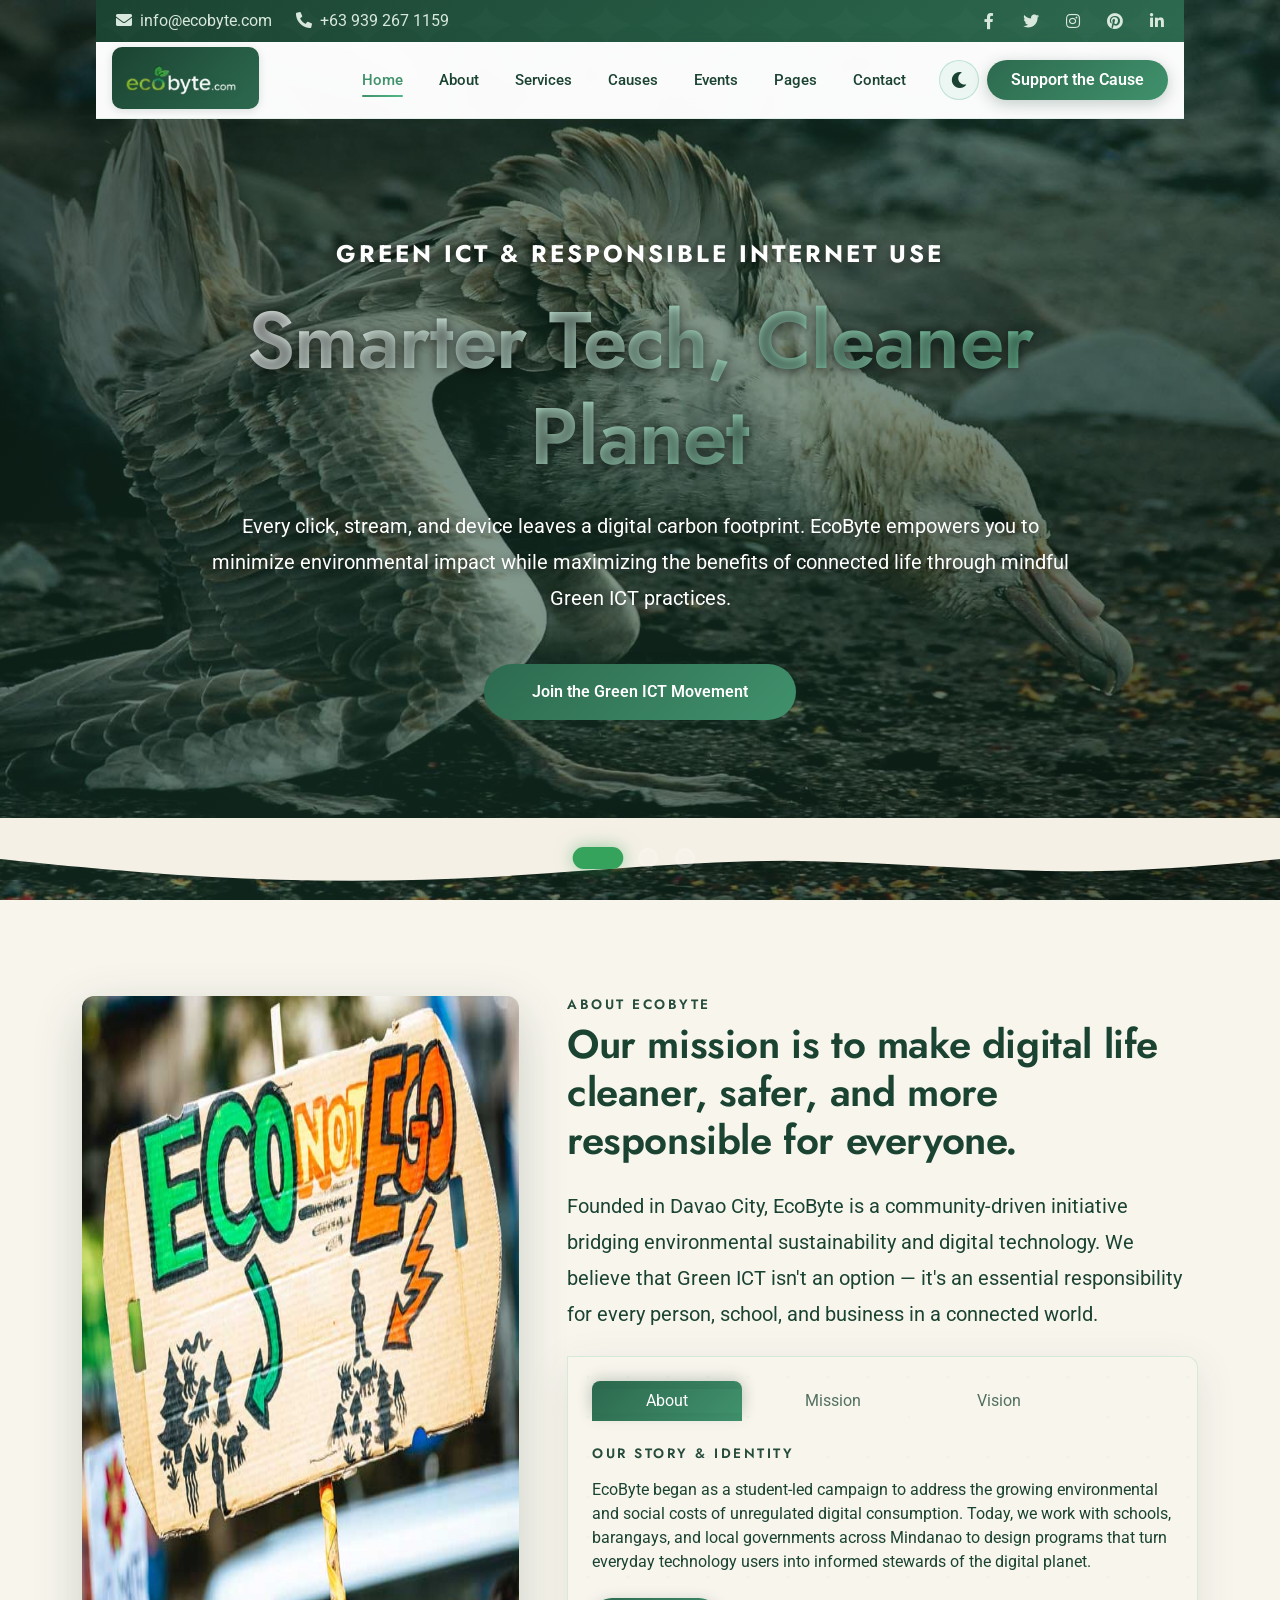
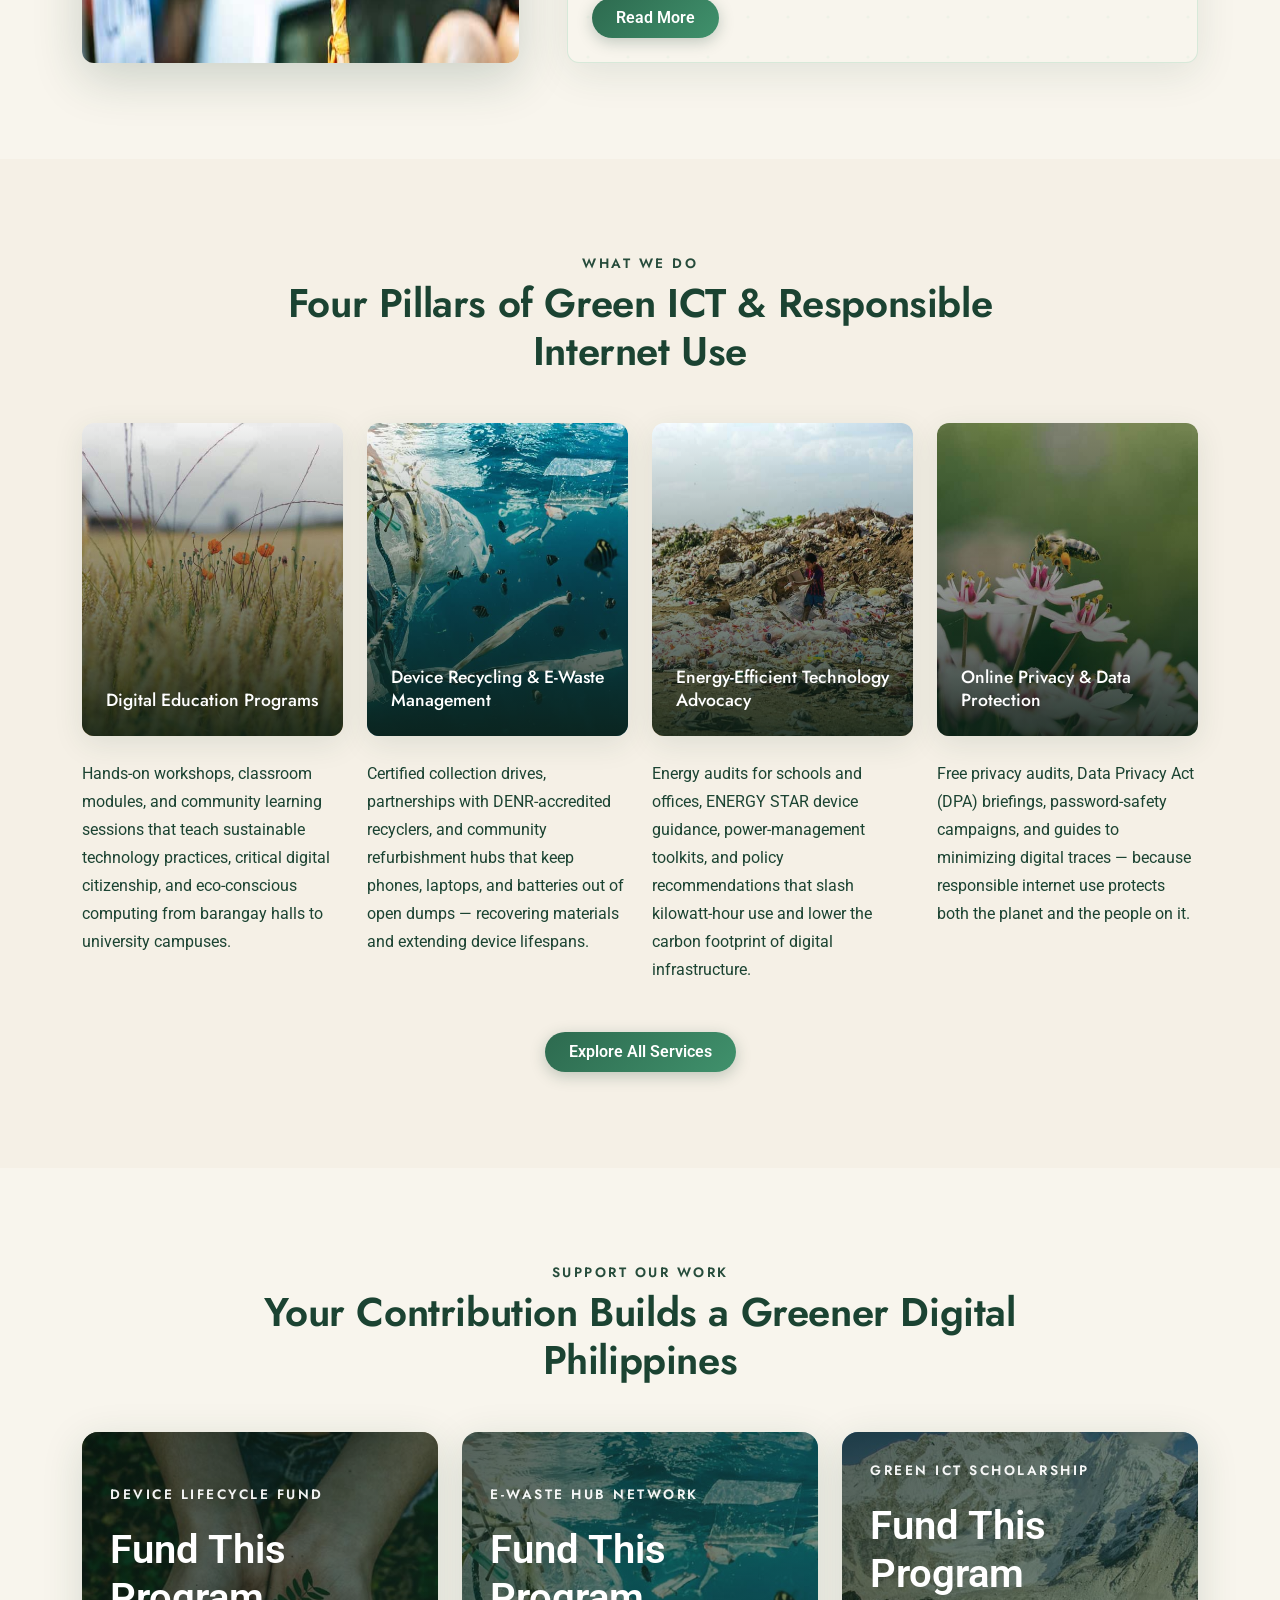
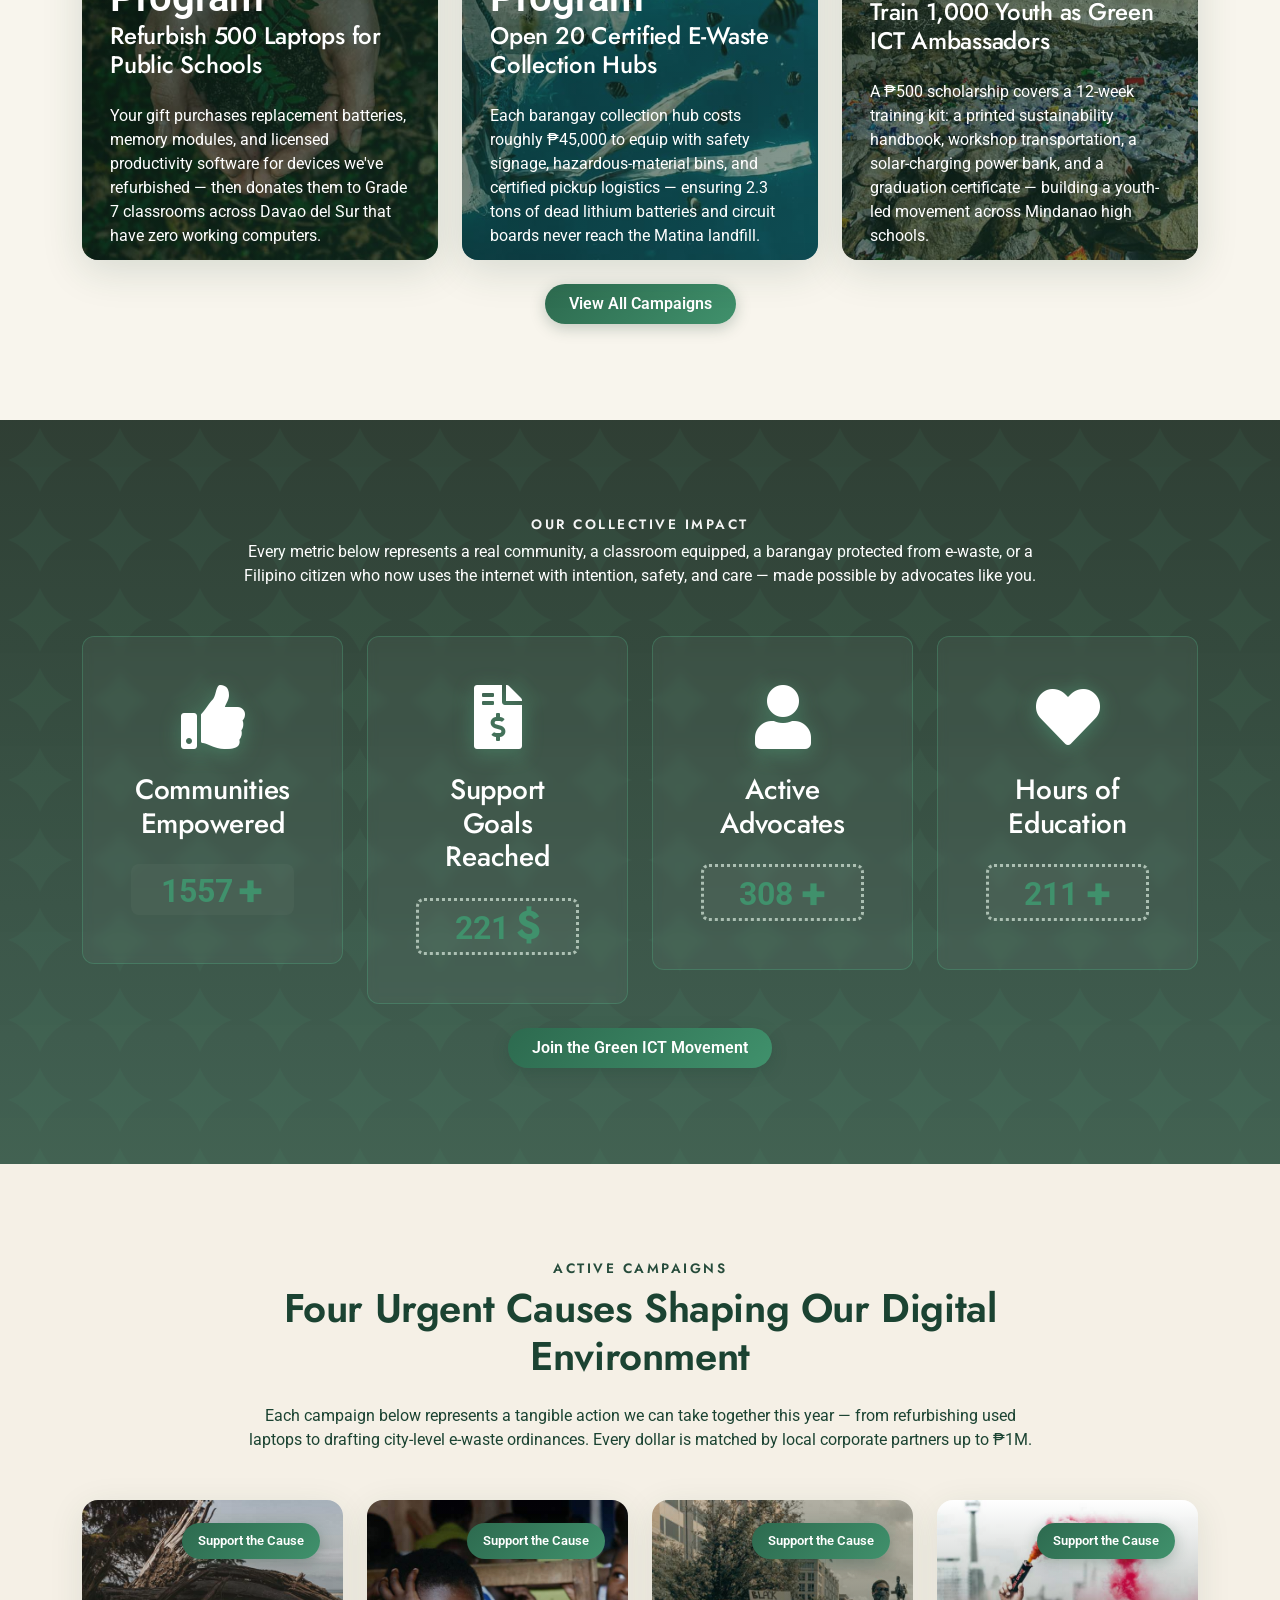
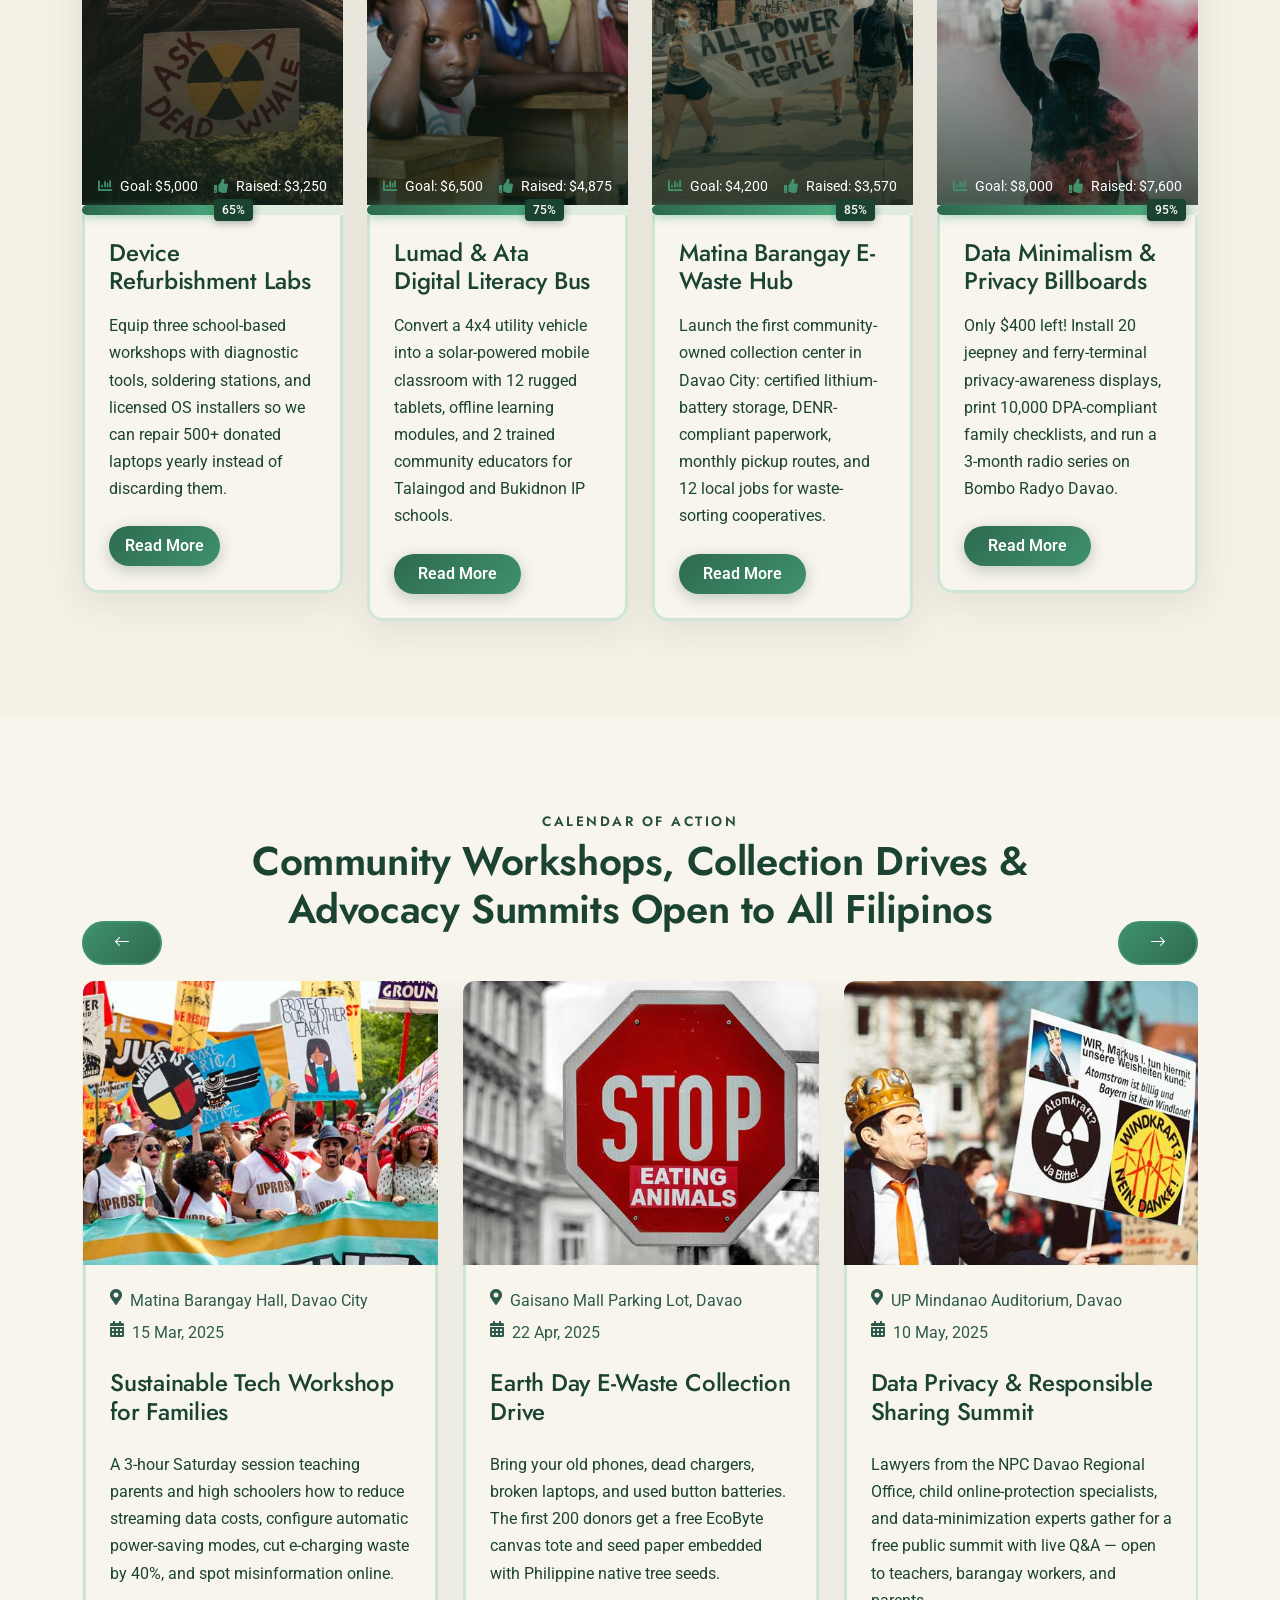
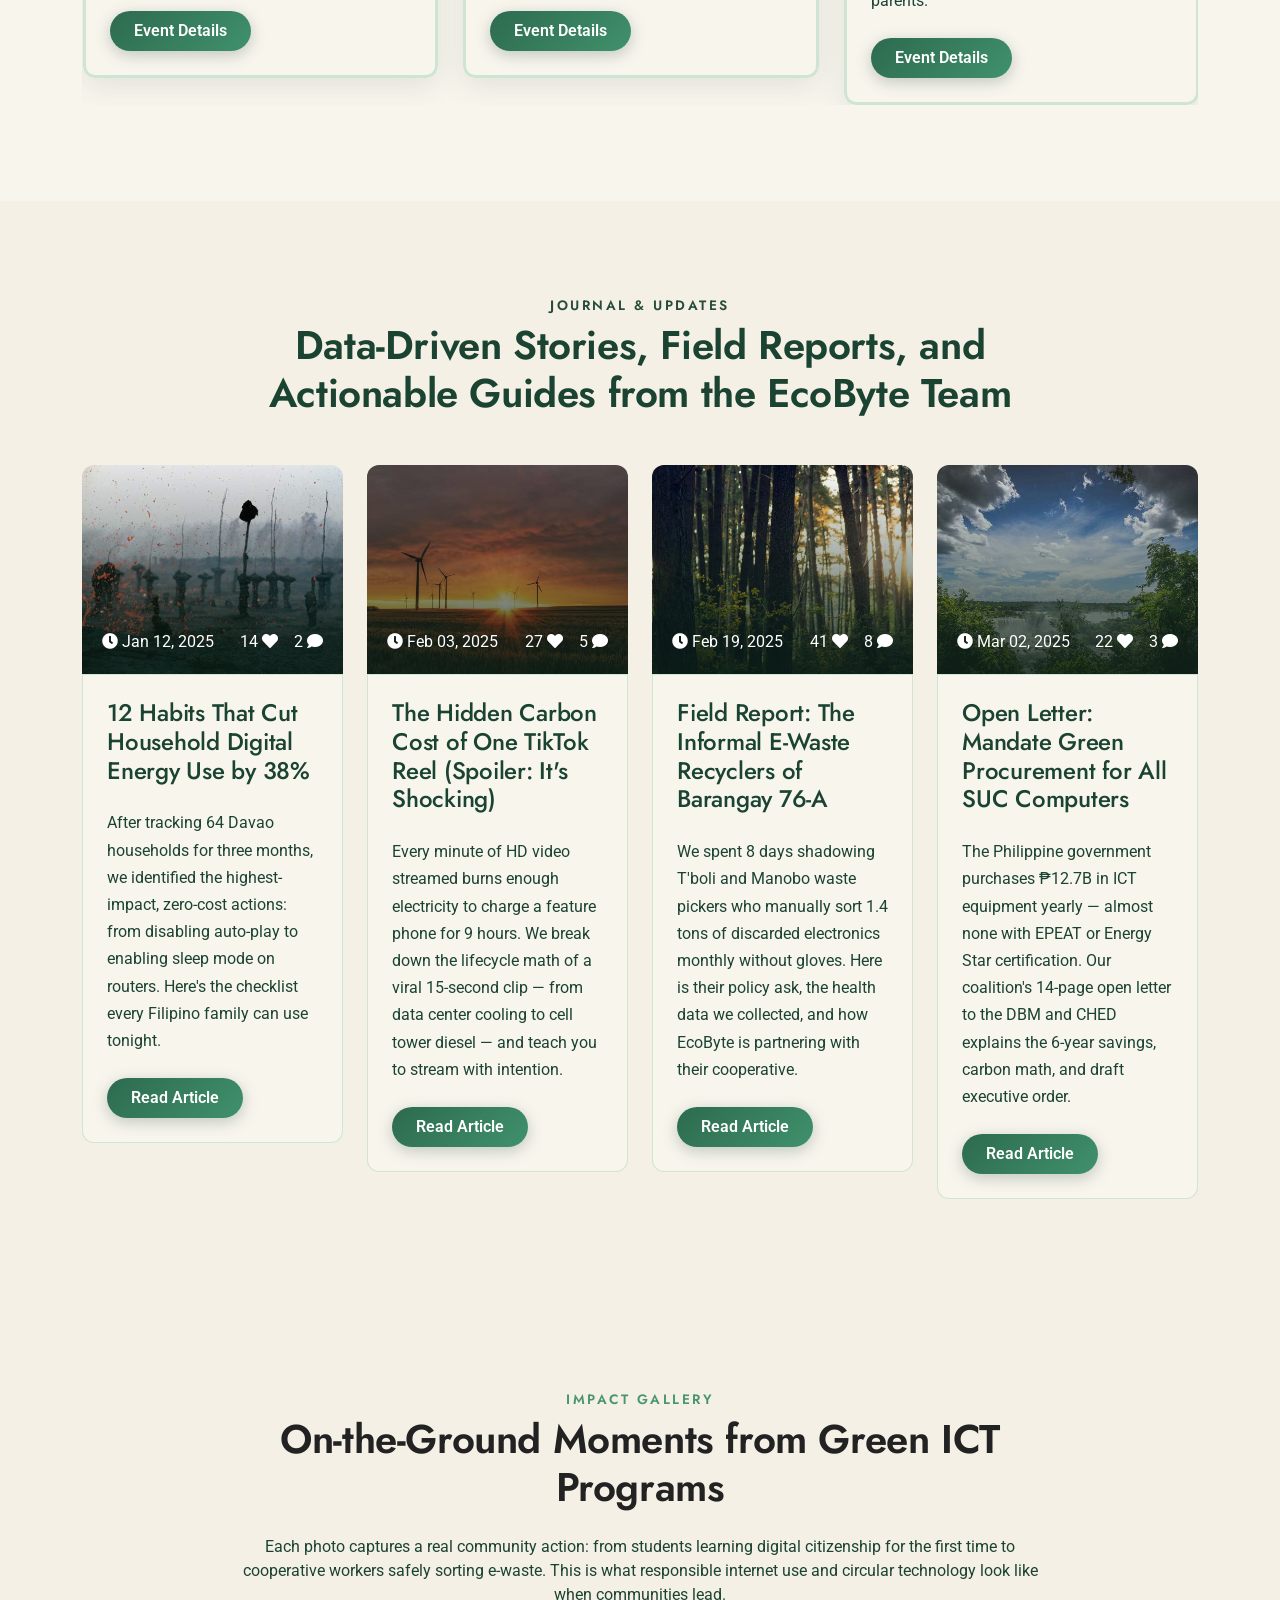
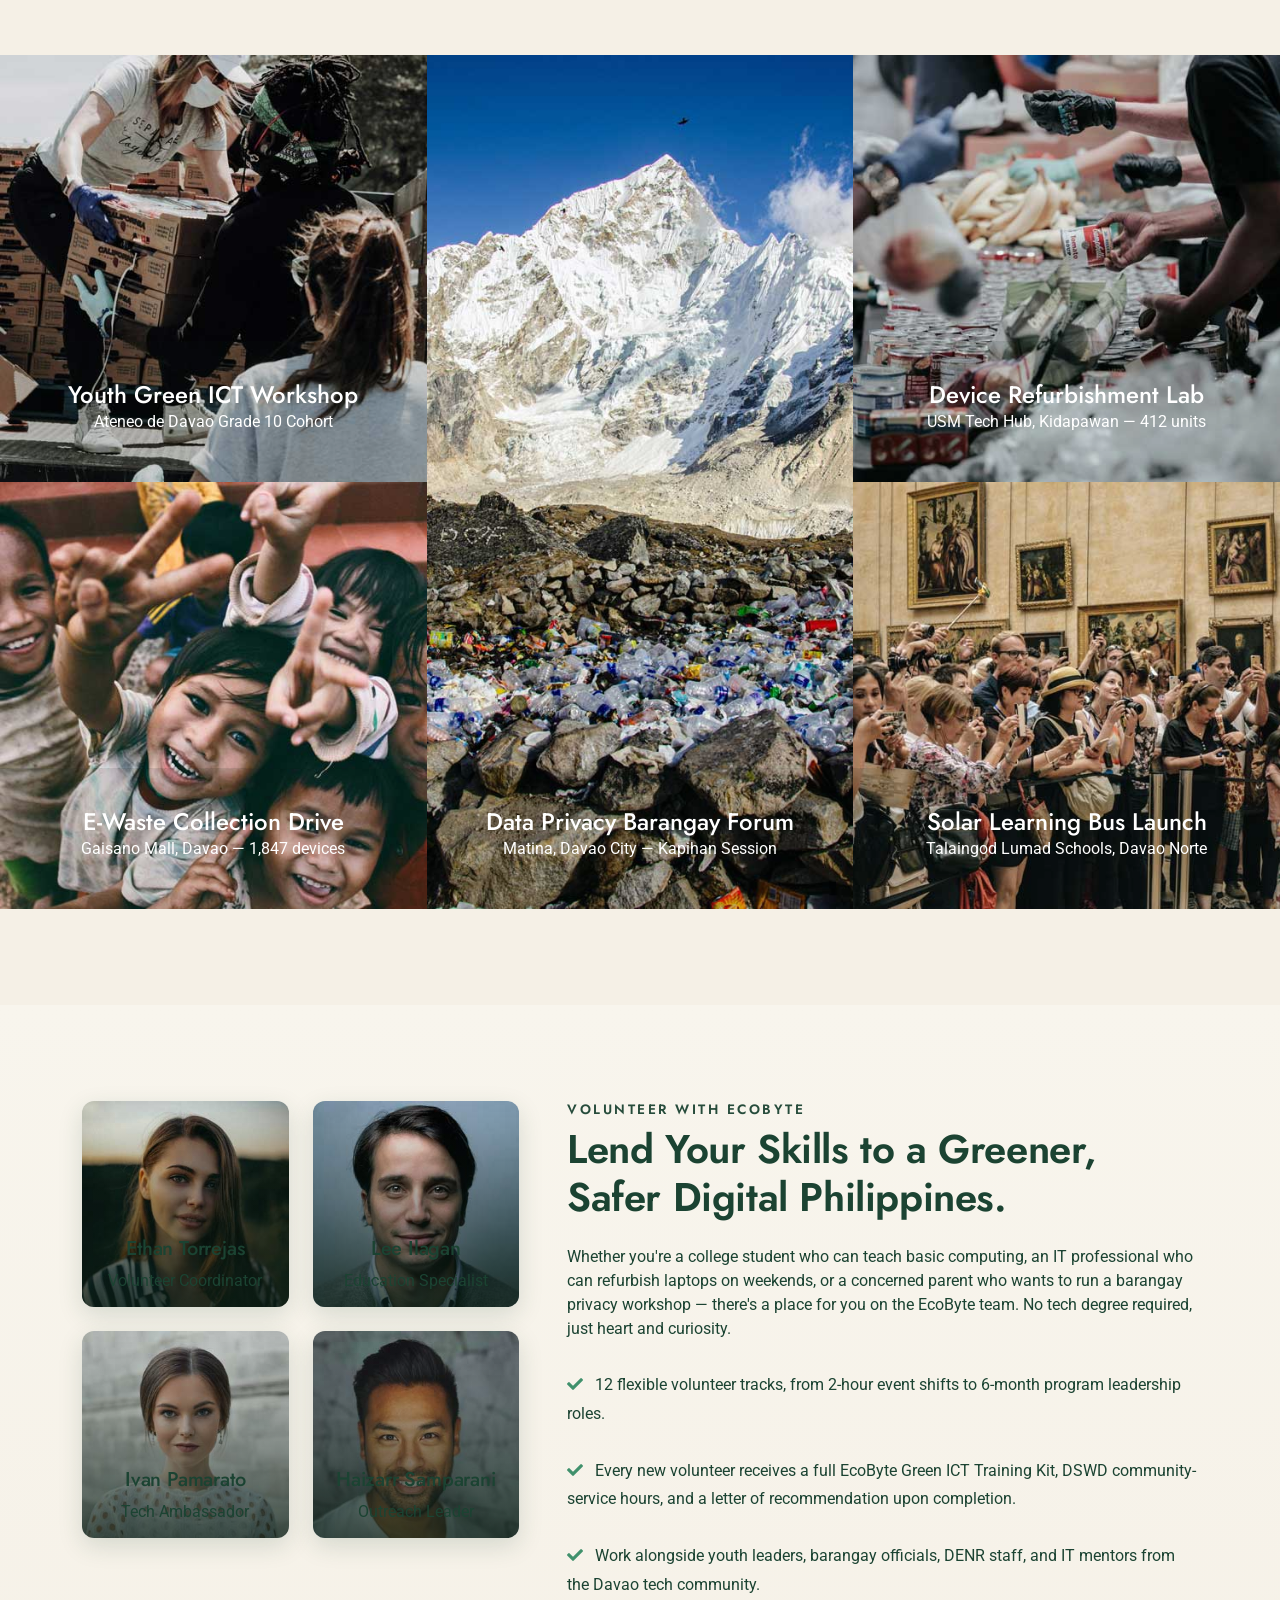
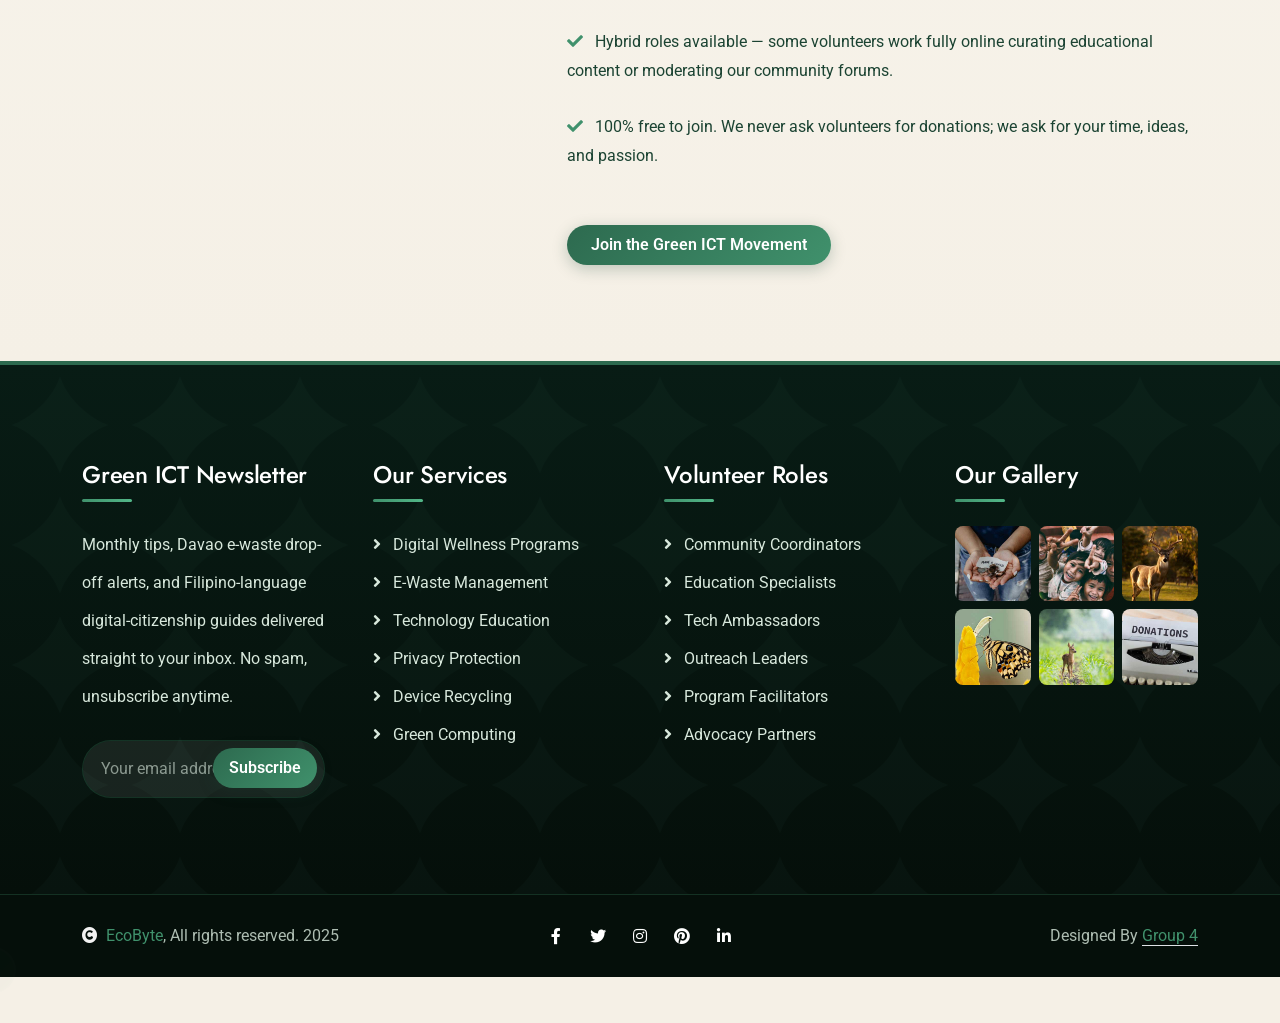
==== commit 3d5a0654: "Initial Commit" ====
--- a/index.html
+++ b/index.html
@@ -3,11 +3,40 @@
 
     <head>
         <meta charset="utf-8">
-        <title>EcoByte | Home</title>
+        <title>EcoByte | Green ICT & Responsible Internet Use</title>
         <meta content="width=device-width, initial-scale=1.0" name="viewport">
-        <meta content="" name="keywords">
-        <meta content="" name="description">
-        <link rel="icon" href="img/ecobytevertical.png" type="image/png">
+        <meta content="Green ICT, Responsible Internet Use, Sustainable Technology, E-Waste Recycling, Digital Wellness, Energy Efficient Computing, Davao Green Tech, EcoByte, Digital Carbon Footprint, Privacy Protection" name="keywords">
+        <meta content="EcoByte promotes Green ICT and responsible internet use through education, e-waste management, energy-efficient advocacy, and digital privacy protection. Build a cleaner digital future with us." name="description">
+        <link rel="icon" id="favicon" href="img/ecobytevertical.png" type="image/png">
+        <script>
+            (function() {
+                var savedTheme = localStorage.getItem('theme');
+                var prefersDark = window.matchMedia && window.matchMedia('(prefers-color-scheme: dark)').matches;
+                var theme = savedTheme || (prefersDark ? 'dark' : 'light');
+                document.documentElement.setAttribute('data-theme', theme);
+                document.addEventListener('DOMContentLoaded', function() {
+                    var favicon = document.getElementById('favicon');
+                    if (favicon) {
+                        var canvas = document.createElement('canvas');
+                        canvas.width = 64;
+                        canvas.height = 64;
+                        var ctx = canvas.getContext('2d');
+                        var bgColor = theme === 'dark' ? '#4ade80' : '#1b4332';
+                        var img = new Image();
+                        img.crossOrigin = 'anonymous';
+                        img.onload = function() {
+                            ctx.fillStyle = bgColor;
+                            ctx.beginPath();
+                            ctx.roundRect(0, 0, 64, 64, 12);
+                            ctx.fill();
+                            ctx.drawImage(img, 8, 8, 48, 48);
+                            favicon.href = canvas.toDataURL('image/png');
+                        };
+                        img.src = 'img/ecobytevertical.png';
+                    }
+                });
+            })();
+        </script>
 
         <!-- Google Web Fonts -->
         <link rel="preconnect" href="https://fonts.googleapis.com">
@@ -46,8 +75,8 @@
                     <div class="row align-items-center justify-content-center">
                         <div class="col-md-8">
                             <div class="topbar-info d-flex flex-wrap">
-                                <a href="#" class="text-light me-4"><i class="fas fa-envelope text-white me-2"></i>info@ecobyte.com</a>
-                                <a href="#" class="text-light"><i class="fas fa-phone-alt text-white me-2"></i>+63 939 267 1159</a>
+                                <a href="mailto:info@ecobyte.com" class="text-light me-4"><i class="fas fa-envelope text-white me-2"></i>info@ecobyte.com</a>
+                                <a href="tel:+639392671159" class="text-light"><i class="fas fa-phone-alt text-white me-2"></i>+63 939 267 1159</a>
                             </div>
                         </div>
                         <div class="col-md-4">
@@ -61,14 +90,16 @@
                         </div>
                     </div>
                 </div>
-                <nav class="navbar navbar-light bg-light navbar-expand-xl">
+                <nav class="navbar navbar-light navbar-expand-xl">
                     <a href="index.html" class="navbar-brand ms-3">
-                        <img src="img/ecobytehorizontal.png" alt="EcoByte Logo" class="img-fluid" style="max-height: 54px; width: auto;">
+                        <span class="navbar-brand-logo-wrapper">
+                            <img src="img/ecobytehorizontal.png" alt="EcoByte Logo" class="img-fluid logo-img">
+                        </span>
                     </a>
                     <button class="navbar-toggler py-2 px-3 me-3" type="button" data-bs-toggle="collapse" data-bs-target="#navbarCollapse">
                         <span class="fa fa-bars text-primary"></span>
                     </button>
-                    <div class="collapse navbar-collapse bg-light" id="navbarCollapse">
+                    <div class="collapse navbar-collapse" id="navbarCollapse">
                         <div class="navbar-nav ms-auto">
                             <a href="index.html" class="nav-item nav-link active">Home</a>
                             <a href="about.html" class="nav-item nav-link">About</a>
@@ -82,12 +113,16 @@
                                     <a href="gallery.html" class="dropdown-item">Gallery</a>
                                     <a href="volunteer.html" class="dropdown-item">Volunteers</a>
                                     <a href="donation.html" class="dropdown-item">Donation</a>
-
+                                    <a href="404.html" class="dropdown-item">404 Error</a>
                                 </div>
                             </div>
                             <a href="contact.html" class="nav-item nav-link">Contact</a>
                         </div>
                         <div class="d-flex align-items-center flex-nowrap pt-xl-0" style="margin-left: 15px;">
+                            <button class="theme-toggle-btn" type="button" onclick="toggleTheme()" aria-label="Toggle dark/light mode">
+                                <i class="fas fa-moon"></i>
+                                <i class="fas fa-sun"></i>
+                            </button>
                             <a href="contact.html" class="btn-hover-bg btn btn-primary text-white py-2 px-4 me-3">Support the Cause</a>
                         </div>
                     </div>
@@ -107,40 +142,40 @@
                 </ol>
                 <div class="carousel-inner" role="listbox">
                     <div class="carousel-item active">
-                        <img src="img/carousel-1.jpg" class="img-fluid" alt="Image">
+                        <img src="img/carousel-1.jpg" class="img-fluid" alt="Sustainable Technology Initiative">
                         <div class="carousel-caption">
                             <div class="p-3" style="max-width: 900px;">
-                                <h4 class="text-white text-uppercase fw-bold mb-4" style="letter-spacing: 3px;">Green ICT & Careful Use Of Internet</h4>
+                                <h4 class="text-white text-uppercase fw-bold mb-4" style="letter-spacing: 3px;">Green ICT &amp; Responsible Internet Use</h4>
                                 <h1 class="display-1 text-capitalize text-white mb-4">Smarter Tech, Cleaner Planet</h1>
-                                <p class="mb-5 fs-5">EcoByte promotes sustainable technology habits, energy-efficient devices, and responsible internet use for a healthier digital future.</p>
+                                <p class="mb-5 fs-5">Every click, stream, and device leaves a digital carbon footprint. EcoByte empowers you to minimize environmental impact while maximizing the benefits of connected life through mindful Green ICT practices.</p>
                                 <div class="d-flex align-items-center justify-content-center">
-                                    <a class="btn-hover-bg btn btn-primary text-white py-3 px-5" href="#">Join the Green ICT Movement</a>
+                                    <a class="btn-hover-bg btn btn-primary text-white py-3 px-5" href="volunteer.html">Join the Green ICT Movement</a>
                                 </div>
                             </div>
                         </div>
                     </div>
                     <div class="carousel-item">
-                        <img src="img/carousel-2.jpg" class="img-fluid" alt="Image">
+                        <img src="img/carousel-2.jpg" class="img-fluid" alt="E-Waste Recycling Program">
                         <div class="carousel-caption">
                             <div class="p-3" style="max-width: 900px;">
-                                <h4 class="text-white text-uppercase fw-bold mb-4" style="letter-spacing: 3px;">Green ICT & Careful Use Of Internet</h4>
-                                <h1 class="display-1 text-capitalize text-white mb-4">Smarter Tech, Cleaner Planet</h1>
-                                <p class="mb-5 fs-5">EcoByte promotes sustainable technology habits, energy-efficient devices, and responsible internet use for a healthier digital future.</p>
+                                <h4 class="text-white text-uppercase fw-bold mb-4" style="letter-spacing: 3px;">Circular Digital Economy</h4>
+                                <h1 class="display-1 text-capitalize text-white mb-4">Recycle Devices, Restore Ecosystems</h1>
+                                <p class="mb-5 fs-5">Electronic waste poisons landfills with toxic heavy metals. Our refurbishment and safe-disposal programs extend device lifecycles, recover precious materials, and keep communities free from e-waste contamination.</p>
                                 <div class="d-flex align-items-center justify-content-center">
-                                    <a class="btn-hover-bg btn btn-primary text-white py-3 px-5" href="#">Join the Green ICT Movement</a>
+                                    <a class="btn-hover-bg btn btn-primary text-white py-3 px-5" href="causes.html">Explore Our Causes</a>
                                 </div>
                             </div>
                         </div>
                     </div>
                     <div class="carousel-item">
-                        <img src="img/carousel-3.jpg" class="img-fluid" alt="Image">
+                        <img src="img/carousel-3.jpg" class="img-fluid" alt="Digital Wellness and Privacy">
                         <div class="carousel-caption">
                             <div class="p-3" style="max-width: 900px;">
-                                <h4 class="text-white text-uppercase fw-bold mb-4" style="letter-spacing: 3px;">Green ICT & Careful Use Of Internet</h4>
-                                <h1 class="display-1 text-capitalize text-white mb-4">Smarter Tech, Cleaner Planet</h1>
-                                <p class="mb-5 fs-5">EcoByte promotes sustainable technology habits, energy-efficient devices, and responsible internet use for a healthier digital future.</p>
+                                <h4 class="text-white text-uppercase fw-bold mb-4" style="letter-spacing: 3px;">Digital Wellbeing &amp; Privacy</h4>
+                                <h1 class="display-1 text-capitalize text-white mb-4">Conscious Connections, Protected Lives</h1>
+                                <p class="mb-5 fs-5">Responsible internet use means protecting your attention, your data, and your mental health. Learn how to navigate the web safely, reduce unnecessary data consumption, and build sustainable digital habits.</p>
                                 <div class="d-flex align-items-center justify-content-center">
-                                    <a class="btn-hover-bg btn btn-primary text-white py-3 px-5" href="#">Join the Green ICT Movement</a>
+                                    <a class="btn-hover-bg btn btn-primary text-white py-3 px-5" href="service.html">Discover Our Programs</a>
                                 </div>
                             </div>
                         </div>
@@ -172,9 +207,9 @@
                         </div>
                     </div>
                     <div class="col-xl-7">
-                        <h5 class="text-uppercase text-primary">About Us</h5>
-                        <h1 class="mb-4">Our mission is to make digital life cleaner, safer, and more responsible.</h1>
-                        <p class="fs-5 mb-4">EcoByte promotes sustainable technology habits, energy-efficient devices, and responsible internet use for a healthier digital future.</p>
+                        <h5 class="text-uppercase text-primary">About EcoByte</h5>
+                        <h1 class="mb-4">Our mission is to make digital life cleaner, safer, and more responsible for everyone.</h1>
+                        <p class="fs-5 mb-4">Founded in Davao City, EcoByte is a community-driven initiative bridging environmental sustainability and digital technology. We believe that Green ICT isn't an option — it's an essential responsibility for every person, school, and business in a connected world.</p>
                         <div class="tab-class bg-secondary p-4">
                             <ul class="nav d-flex mb-2">
                                 <li class="nav-item mb-3">
@@ -199,10 +234,10 @@
                                         <div class="col-12">
                                             <div class="d-flex">
                                                 <div class="text-start my-auto">
-                                                    <h5 class="text-uppercase mb-3">Digital Wellness</h5>
-                                                    <p class="mb-4">EcoByte promotes sustainable technology habits, energy-efficient devices, and responsible internet use for a healthier digital future.</p>
+                                                    <h5 class="text-uppercase mb-3">Our Story &amp; Identity</h5>
+                                                    <p class="mb-4">EcoByte began as a student-led campaign to address the growing environmental and social costs of unregulated digital consumption. Today, we work with schools, barangays, and local governments across Mindanao to design programs that turn everyday technology users into informed stewards of the digital planet.</p>
                                                     <div class="d-flex align-items-center justify-content-start">
-                                                        <a class="btn-hover-bg btn btn-primary text-white py-2 px-4" href="#">Read More</a>
+                                                        <a class="btn-hover-bg btn btn-primary text-white py-2 px-4" href="about.html">Read More</a>
                                                     </div>
                                                 </div>
                                             </div>
@@ -214,10 +249,10 @@
                                         <div class="col-12">
                                             <div class="d-flex">
                                                 <div class="text-start my-auto">
-                                                    <h5 class="text-uppercase mb-3">Energy Efficiency</h5>
-                                                    <p class="mb-4">EcoByte promotes sustainable technology habits, energy-efficient devices, and responsible internet use for a healthier digital future.</p>
+                                                    <h5 class="text-uppercase mb-3">Our Mission</h5>
+                                                    <p class="mb-4">To empower Filipino communities with the knowledge, tools, and support systems needed to adopt energy-efficient technology, eliminate toxic e-waste, practice responsible internet use, and protect digital privacy — building a circular, inclusive, and low-carbon digital economy one device at a time.</p>
                                                     <div class="d-flex align-items-center justify-content-start">
-                                                        <a class="btn-hover-bg btn btn-primary text-white py-2 px-4" href="#">Read More</a>
+                                                        <a class="btn-hover-bg btn btn-primary text-white py-2 px-4" href="about.html">Read More</a>
                                                     </div>
                                                 </div>
                                             </div>
@@ -229,10 +264,10 @@
                                         <div class="col-12">
                                             <div class="d-flex">
                                                 <div class="text-start my-auto">
-                                                    <h5 class="text-uppercase mb-3">Responsible Access</h5>
-                                                    <p class="mb-4">EcoByte promotes sustainable technology habits, energy-efficient devices, and responsible internet use for a healthier digital future.</p>
+                                                    <h5 class="text-uppercase mb-3">Our Vision 2030</h5>
+                                                    <p class="mb-4">A Philippines where every household uses energy-saving devices, every community has a certified e-waste collection point, every child learns digital citizenship in school, and every citizen navigates the internet with awareness — creating a zero-waste digital nation that leads ASEAN in Green ICT innovation.</p>
                                                     <div class="d-flex align-items-center justify-content-start">
-                                                        <a class="btn-hover-bg btn btn-primary text-white py-2 px-4" href="#">Read More</a>
+                                                        <a class="btn-hover-bg btn btn-primary text-white py-2 px-4" href="about.html">Read More</a>
                                                     </div>
                                                 </div>
                                             </div>
@@ -252,49 +287,49 @@
         <div class="container-fluid service py-5 bg-light">
             <div class="container py-5">
                 <div class="text-center mx-auto pb-5" style="max-width: 800px;">
-                    <h5 class="text-uppercase text-primary">What we do</h5>
-                    <h1 class="mb-0">How we support Green ICT & Careful Use Of Internet</h1>
+                    <h5 class="text-uppercase text-primary">What We Do</h5>
+                    <h1 class="mb-0">Four Pillars of Green ICT &amp; Responsible Internet Use</h1>
                 </div>
                 <div class="row g-4">
                     <div class="col-md-6 col-lg-6 col-xl-3">
                         <div class="service-item">
-                            <img src="img/service-1.jpg" class="img-fluid w-100" alt="Image">
+                            <img src="img/service-1.jpg" class="img-fluid w-100" alt="Digital Education Programs">
                             <div class="service-link">
-                                <a href="#" class="h4 mb-0">Digital Education Programs</a>
-                            </div>
-                        </div>
-                        <p class="my-4">We provide comprehensive training and resources to help individuals and communities understand sustainable technology practices and build digital literacy skills aligned with environmental responsibility.</p>
+                                <a href="service.html" class="h4 mb-0">Digital Education Programs</a>
+                            </div>
+                        </div>
+                        <p class="my-4">Hands-on workshops, classroom modules, and community learning sessions that teach sustainable technology practices, critical digital citizenship, and eco-conscious computing from barangay halls to university campuses.</p>
                     </div>
                     <div class="col-md-6 col-lg-6 col-xl-3">
                         <div class="service-item">
-                            <img src="img/service-2.jpg" class="img-fluid w-100" alt="Image">
+                            <img src="img/service-2.jpg" class="img-fluid w-100" alt="E-Waste Management and Recycling">
                             <div class="service-link">
-                                <a href="#" class="h4 mb-0">Device Recycling & E-Waste Management</a>
-                            </div>
-                        </div>
-                        <p class="my-4">We partner with organizations to properly recycle old electronics and manage e-waste responsibly, preventing harmful materials from entering landfills and ecosystems.</p>
+                                <a href="service.html" class="h4 mb-0">Device Recycling &amp; E-Waste Management</a>
+                            </div>
+                        </div>
+                        <p class="my-4">Certified collection drives, partnerships with DENR-accredited recyclers, and community refurbishment hubs that keep phones, laptops, and batteries out of open dumps — recovering materials and extending device lifespans.</p>
                     </div>
                     <div class="col-md-6 col-lg-6 col-xl-3">
                         <div class="service-item">
-                            <img src="img/service-3.jpg" class="img-fluid w-100" alt="Image">
+                            <img src="img/service-3.jpg" class="img-fluid w-100" alt="Energy Efficient Technology Advocacy">
                             <div class="service-link">
-                                <a href="#" class="h4 mb-0">Energy-Efficient Technology Advocacy</a>
-                            </div>
-                        </div>
-                        <p class="my-4">We advocate for the adoption of energy-efficient devices and practices, working with businesses and individuals to reduce digital carbon footprints.</p>
+                                <a href="service.html" class="h4 mb-0">Energy-Efficient Technology Advocacy</a>
+                            </div>
+                        </div>
+                        <p class="my-4">Energy audits for schools and offices, ENERGY STAR device guidance, power-management toolkits, and policy recommendations that slash kilowatt-hour use and lower the carbon footprint of digital infrastructure.</p>
                     </div>
                     <div class="col-md-6 col-lg-6 col-xl-3">
                         <div class="service-item">
-                            <img src="img/service-4.jpg" class="img-fluid w-100" alt="Image">
+                            <img src="img/service-4.jpg" class="img-fluid w-100" alt="Online Privacy and Data Protection">
                             <div class="service-link">
-                                <a href="#" class="h4 mb-0">Online Privacy & Data Protection</a>
-                            </div>
-                        </div>
-                        <p class="my-4">We educate users on protecting their digital privacy, understanding data collection practices, and taking control of their personal information online.</p>
+                                <a href="service.html" class="h4 mb-0">Online Privacy &amp; Data Protection</a>
+                            </div>
+                        </div>
+                        <p class="my-4">Free privacy audits, Data Privacy Act (DPA) briefings, password-safety campaigns, and guides to minimizing digital traces — because responsible internet use protects both the planet and the people on it.</p>
                     </div>
                     <div class="col-12">
                         <div class="d-flex align-items-center justify-content-center">
-                            <a class="btn-hover-bg btn btn-primary text-white py-2 px-4" href="#">Read More</a>
+                            <a class="btn-hover-bg btn btn-primary text-white py-2 px-4" href="service.html">Explore All Services</a>
                         </div>
                     </div>
                 </div>
@@ -307,55 +342,55 @@
         <div class="container-fluid donation py-5">
             <div class="container py-5">
                 <div class="text-center mx-auto pb-5" style="max-width: 800px;">
-                    <h5 class="text-uppercase text-primary">Donation</h5>
-                    <h1 class="mb-0">Support Green ICT Initiatives</h1>
+                    <h5 class="text-uppercase text-primary">Support Our Work</h5>
+                    <h1 class="mb-0">Your Contribution Builds a Greener Digital Philippines</h1>
                 </div>
                 <div class="row g-4">
                     <div class="col-lg-4">
                         <div class="donation-item">
-                            <img src="img/donation-1.jpg" class="img-fluid w-100" alt="Image">
+                            <img src="img/donation-1.jpg" class="img-fluid w-100" alt="Device Refurbishment and Lifecycle Program">
                             <div class="donation-content d-flex flex-column">
-                                <h5 class="text-uppercase text-primary mb-4">Device Lifecycle</h5>
-                                <a href="#" class="btn-hover-color display-6 text-white">Help Us More</a>
-                                <h4 class="text-white mb-4">Smarter Tech, Cleaner Planet</h4>
-                                <p class="text-white mb-4">EcoByte promotes sustainable technology habits, energy-efficient devices, and responsible internet use for a healthier digital future.</p>
+                                <h5 class="text-uppercase text-primary mb-4">Device Lifecycle Fund</h5>
+                                <a href="donation.html" class="btn-hover-color display-6 text-white">Fund This Program</a>
+                                <h4 class="text-white mb-4">Refurbish 500 Laptops for Public Schools</h4>
+                                <p class="text-white mb-4">Your gift purchases replacement batteries, memory modules, and licensed productivity software for devices we've refurbished — then donates them to Grade 7 classrooms across Davao del Sur that have zero working computers.</p>
                                 <div class="donation-btn d-flex align-items-center justify-content-start">
-                                    <a class="btn-hover-bg btn btn-primary text-white py-2 px-4" href="#">Donate !</a>
+                                    <a class="btn-hover-bg btn btn-primary text-white py-2 px-4" href="donation.html">Donate Now</a>
                                 </div>
                             </div>
                         </div>
                     </div>
                     <div class="col-lg-4">
                         <div class="donation-item">
-                            <img src="img/service-2.jpg" class="img-fluid w-100" alt="Image">
+                            <img src="img/service-2.jpg" class="img-fluid w-100" alt="Community E-Waste Hub">
                             <div class="donation-content d-flex flex-column">
-                                <h5 class="text-uppercase text-primary mb-4">Digital Wellness</h5>
-                                <a href="#" class="btn-hover-color display-6 text-white">Help Us More</a>
-                                <h4 class="text-white mb-4">Smarter Tech, Cleaner Planet</h4>
-                                <p class="text-white mb-4">EcoByte promotes sustainable technology habits, energy-efficient devices, and responsible internet use for a healthier digital future.</p>
+                                <h5 class="text-uppercase text-primary mb-4">E-Waste Hub Network</h5>
+                                <a href="donation.html" class="btn-hover-color display-6 text-white">Fund This Program</a>
+                                <h4 class="text-white mb-4">Open 20 Certified E-Waste Collection Hubs</h4>
+                                <p class="text-white mb-4">Each barangay collection hub costs roughly ₱45,000 to equip with safety signage, hazardous-material bins, and certified pickup logistics — ensuring 2.3 tons of dead lithium batteries and circuit boards never reach the Matina landfill.</p>
                                 <div class="donation-btn d-flex align-items-center justify-content-start">
-                                    <a class="btn-hover-bg btn btn-primary text-white py-2 px-4" href="#">Donate !</a>
+                                    <a class="btn-hover-bg btn btn-primary text-white py-2 px-4" href="donation.html">Donate Now</a>
                                 </div>
                             </div>
                         </div>
                     </div>
                     <div class="col-lg-4">
                         <div class="donation-item">
-                            <img src="img/donation-3.jpg" class="img-fluid w-100" alt="Image">
+                            <img src="img/donation-3.jpg" class="img-fluid w-100" alt="Youth Digital Education Program">
                             <div class="donation-content d-flex flex-column">
-                                <h5 class="text-uppercase text-primary mb-4">Circular Economy</h5>
-                                <a href="#" class="btn-hover-color display-6 text-white">Help Us More</a>
-                                <h4 class="text-white mb-4">Smarter Tech, Cleaner Planet</h4>
-                                <p class="text-white mb-4">EcoByte promotes sustainable technology habits, energy-efficient devices, and responsible internet use for a healthier digital future.</p>
+                                <h5 class="text-uppercase text-primary mb-4">Green ICT Scholarship</h5>
+                                <a href="donation.html" class="btn-hover-color display-6 text-white">Fund This Program</a>
+                                <h4 class="text-white mb-4">Train 1,000 Youth as Green ICT Ambassadors</h4>
+                                <p class="text-white mb-4">A ₱500 scholarship covers a 12-week training kit: a printed sustainability handbook, workshop transportation, a solar-charging power bank, and a graduation certificate — building a youth-led movement across Mindanao high schools.</p>
                                 <div class="donation-btn d-flex align-items-center justify-content-start">
-                                    <a class="btn-hover-bg btn btn-primary text-white py-2 px-4" href="#">Donate !</a>
+                                    <a class="btn-hover-bg btn btn-primary text-white py-2 px-4" href="donation.html">Donate Now</a>
                                 </div>
                             </div>
                         </div>
                     </div>
                     <div class="col-12">
                         <div class="d-flex align-items-center justify-content-center">
-                            <a class="btn-hover-bg btn btn-primary text-white py-2 px-4" href="#">All Donation</a>
+                            <a class="btn-hover-bg btn btn-primary text-white py-2 px-4" href="donation.html">View All Campaigns</a>
                         </div>
                     </div>
                 </div>
@@ -368,8 +403,8 @@
         <div class="container-fluid counter py-5" style="background: linear-gradient(rgba(0, 0, 0, .4), rgba(0, 0, 0, 0.4)), url(img/volunteers-bg.jpg) center center; background-size: cover;">
             <div class="container py-5">
                 <div class="text-center mx-auto pb-5" style="max-width: 800px;">
-                    <h5 class="text-uppercase text-primary">Achievements</h5>
-                    <p class="text-white mb-0">EcoByte promotes sustainable technology habits, energy-efficient devices, and responsible internet use for a healthier digital future.</p>
+                    <h5 class="text-uppercase text-primary">Our Collective Impact</h5>
+                    <p class="text-white mb-0">Every metric below represents a real community, a classroom equipped, a barangay protected from e-waste, or a Filipino citizen who now uses the internet with intention, safety, and care — made possible by advocates like you.</p>
                 </div>
                 <div class="row g-4">
                     <div class="col-md-6 col-lg-6 col-xl-3">
@@ -414,7 +449,7 @@
                     </div>
                     <div class="col-12">
                         <div class="d-flex align-items-center justify-content-center">
-                            <a class="btn-hover-bg btn btn-primary text-white py-2 px-4" href="#">Join the Green ICT Movement</a>
+                            <a class="btn-hover-bg btn btn-primary text-white py-2 px-4" href="volunteer.html">Join the Green ICT Movement</a>
                         </div>
                     </div>
                 </div>
@@ -427,21 +462,21 @@
         <div class="container-fluid causes py-5">
             <div class="container py-5">
                 <div class="text-center mx-auto pb-5" style="max-width: 800px;">
-                    <h5 class="text-uppercase text-primary">Recent Causes</h5>
-                    <h1 class="mb-4">The environment needs our protection</h1>
-                    <p class="mb-0">EcoByte promotes sustainable technology habits, energy-efficient devices, and responsible internet use for a healthier digital future.</p>
+                    <h5 class="text-uppercase text-primary">Active Campaigns</h5>
+                    <h1 class="mb-4">Four Urgent Causes Shaping Our Digital Environment</h1>
+                    <p class="mb-0">Each campaign below represents a tangible action we can take together this year — from refurbishing used laptops to drafting city-level e-waste ordinances. Every dollar is matched by local corporate partners up to ₱1M.</p>
                 </div>
                 <div class="row g-4">
                     <div class="col-lg-6 col-xl-3">
                         <div class="causes-item">
                             <div class="causes-img">
-                                <img src="img/causes-4.jpg" class="img-fluid w-100" alt="Image">
+                                <img src="img/causes-4.jpg" class="img-fluid w-100" alt="Device Refurbishment Program">
                                 <div class="causes-link pb-2 px-3">
-                                    <small class="text-white"><i class="fas fa-chart-bar text-primary me-2"></i>Goal: $3600</small>
-                                    <small class="text-white"><i class="fa fa-thumbs-up text-primary me-2"></i>Raised: $4000</small>
+                                    <small class="text-white"><i class="fas fa-chart-bar text-primary me-2"></i>Goal: $5,000</small>
+                                    <small class="text-white"><i class="fa fa-thumbs-up text-primary me-2"></i>Raised: $3,250</small>
                                 </div>
                                 <div class="causes-dination p-2">
-                                    <a class="btn-hover-bg btn btn-primary text-white py-2 px-3" href="contact.html">Support the Cause</a>
+                                    <a class="btn-hover-bg btn btn-primary text-white py-2 px-3" href="donation.html">Support the Cause</a>
                                 </div>
                             </div>
                             <div class="progress">
@@ -450,22 +485,22 @@
                                 </div>
                             </div>
                             <div class="causes-content p-4">
-                                <h4 class="mb-3">Promote Device Refurbishment Programs</h4>
-                                <p class="mb-4">Help extend the lifecycle of electronics by supporting refurbishment initiatives that reduce e-waste and make technology more accessible.</p>
-                                <a class="btn-hover-bg btn btn-primary text-white py-2 px-3" href="#">Read More</a>
+                                <h4 class="mb-3">Device Refurbishment Labs</h4>
+                                <p class="mb-4">Equip three school-based workshops with diagnostic tools, soldering stations, and licensed OS installers so we can repair 500+ donated laptops yearly instead of discarding them.</p>
+                                <a class="btn-hover-bg btn btn-primary text-white py-2 px-3" href="causes.html">Read More</a>
                             </div>
                         </div>
                     </div>
                     <div class="col-lg-6 col-xl-3">
                         <div class="causes-item">
                             <div class="causes-img">
-                                <img src="img/causes-2.jpg" class="img-fluid w-100" alt="Image">
+                                <img src="img/causes-2.jpg" class="img-fluid w-100" alt="Indigenous Community Digital Literacy">
                                 <div class="causes-link pb-2 px-3">
-                                    <small class="text-white"><i class="fas fa-chart-bar text-primary me-2"></i>Goal: $3600</small>
-                                    <small class="text-white"><i class="fa fa-thumbs-up text-primary me-2"></i>Raised: $4000</small>
+                                    <small class="text-white"><i class="fas fa-chart-bar text-primary me-2"></i>Goal: $6,500</small>
+                                    <small class="text-white"><i class="fa fa-thumbs-up text-primary me-2"></i>Raised: $4,875</small>
                                 </div>
                                 <div class="causes-dination p-2">
-                                    <a class="btn-hover-bg btn btn-primary text-white py-2 px-3" href="contact.html">Support the Cause</a>
+                                    <a class="btn-hover-bg btn btn-primary text-white py-2 px-3" href="donation.html">Support the Cause</a>
                                 </div>
                             </div>
                             <div class="progress">
@@ -474,22 +509,22 @@
                                 </div>
                             </div>
                             <div class="causes-content p-4">
-                                <h4 class="mb-3">Digital Literacy for Underserved Communities</h4>
-                                <p class="mb-4">We provide digital education resources and training to help underserved communities build essential technology skills for the modern world.</p>
-                                <a class="btn-hover-bg btn btn-primary text-white py-2 px-4" href="#">Read More</a>
+                                <h4 class="mb-3">Lumad &amp; Ata Digital Literacy Bus</h4>
+                                <p class="mb-4">Convert a 4x4 utility vehicle into a solar-powered mobile classroom with 12 rugged tablets, offline learning modules, and 2 trained community educators for Talaingod and Bukidnon IP schools.</p>
+                                <a class="btn-hover-bg btn btn-primary text-white py-2 px-4" href="causes.html">Read More</a>
                             </div>
                         </div>
                     </div>
                     <div class="col-lg-6 col-xl-3">
                         <div class="causes-item">
                             <div class="causes-img">
-                                <img src="img/causes-3.jpg" class="img-fluid w-100" alt="Image">
+                                <img src="img/causes-3.jpg" class="img-fluid w-100" alt="E-Waste Collection Center Network">
                                 <div class="causes-link pb-2 px-3">
-                                    <small class="text-white"><i class="fas fa-chart-bar text-primary me-2"></i>Goal: $3600</small>
-                                    <small class="text-white"><i class="fa fa-thumbs-up text-primary me-2"></i>Raised: $4000</small>
+                                    <small class="text-white"><i class="fas fa-chart-bar text-primary me-2"></i>Goal: $4,200</small>
+                                    <small class="text-white"><i class="fa fa-thumbs-up text-primary me-2"></i>Raised: $3,570</small>
                                 </div>
                                 <div class="causes-dination p-2">
-                                    <a class="btn-hover-bg btn btn-primary text-white py-2 px-3" href="contact.html">Support the Cause</a>
+                                    <a class="btn-hover-bg btn btn-primary text-white py-2 px-3" href="donation.html">Support the Cause</a>
                                 </div>
                             </div>
                             <div class="progress">
@@ -498,22 +533,22 @@
                                 </div>
                             </div>
                             <div class="causes-content p-4">
-                                <h4 class="mb-3">Establish E-Waste Collection Centers</h4>
-                                <p class="mb-4">We work to set up convenient collection points where communities can safely dispose of old electronics and prevent toxic materials from harming the environment.</p>
-                                <a class="btn-hover-bg btn btn-primary text-white py-2 px-4" href="#">Read More</a>
+                                <h4 class="mb-3">Matina Barangay E-Waste Hub</h4>
+                                <p class="mb-4">Launch the first community-owned collection center in Davao City: certified lithium-battery storage, DENR-compliant paperwork, monthly pickup routes, and 12 local jobs for waste-sorting cooperatives.</p>
+                                <a class="btn-hover-bg btn btn-primary text-white py-2 px-4" href="causes.html">Read More</a>
                             </div>
                         </div>
                     </div>
                     <div class="col-lg-6 col-xl-3">
                         <div class="causes-item">
                             <div class="causes-img">
-                                <img src="img/causes-1.jpg" class="img-fluid w-100" alt="Image">
+                                <img src="img/causes-1.jpg" class="img-fluid w-100" alt="Online Privacy and Data Minimalism Campaign">
                                 <div class="causes-link pb-2 px-3">
-                                    <small class="text-white"><i class="fas fa-chart-bar text-primary me-2"></i>Goal: $3600</small>
-                                    <small class="text-white"><i class="fa fa-thumbs-up text-primary me-2"></i>Raised: $4000</small>
+                                    <small class="text-white"><i class="fas fa-chart-bar text-primary me-2"></i>Goal: $8,000</small>
+                                    <small class="text-white"><i class="fa fa-thumbs-up text-primary me-2"></i>Raised: $7,600</small>
                                 </div>
                                 <div class="causes-dination p-2">
-                                    <a class="btn-hover-bg btn btn-primary text-white py-2 px-3" href="contact.html">Support the Cause</a>
+                                    <a class="btn-hover-bg btn btn-primary text-white py-2 px-3" href="donation.html">Support the Cause</a>
                                 </div>
                             </div>
                             <div class="progress">
@@ -522,9 +557,9 @@
                                 </div>
                             </div>
                             <div class="causes-content p-4">
-                                <h4 class="mb-3">Online Privacy Awareness Campaign</h4>
-                                <p class="mb-4">We educate individuals about data privacy, secure online practices, and the environmental costs of excessive data storage and cloud usage.</p>
-                                <a class="btn-hover-bg btn btn-primary text-white py-2 px-4" href="#">Read More</a>
+                                <h4 class="mb-3">Data Minimalism &amp; Privacy Billboards</h4>
+                                <p class="mb-4">Only $400 left! Install 20 jeepney and ferry-terminal privacy-awareness displays, print 10,000 DPA-compliant family checklists, and run a 3-month radio series on Bombo Radyo Davao.</p>
+                                <a class="btn-hover-bg btn btn-primary text-white py-2 px-4" href="causes.html">Read More</a>
                             </div>
                         </div>
                     </div>
@@ -538,56 +573,56 @@
         <div class="container-fluid event py-5">
             <div class="container py-5">
                 <div class="text-center mx-auto mb-5" style="max-width: 800px;">
-                    <h5 class="text-uppercase text-primary">Upcoming Events</h5>
-                    <h1 class="mb-0">Join us for workshops, drives, and seminars that promote sustainable technology and digital responsibility.</h1>
+                    <h5 class="text-uppercase text-primary">Calendar of Action</h5>
+                    <h1 class="mb-0">Community Workshops, Collection Drives &amp; Advocacy Summits Open to All Filipinos</h1>
                 </div>
                 <div class="event-carousel owl-carousel">
                     <div class="event-item">
-                        <img src="img/events-1.jpg" class="img-fluid w-100" alt="Image">
+                        <img src="img/events-1.jpg" class="img-fluid w-100" alt="Sustainable Tech Workshop">
                         <div class="event-content p-4">
                             <div class="d-flex justify-content-between mb-4">
-                                <span class="text-body"><i class="fas fa-map-marker-alt me-2"></i>Davao Convention Center, Davao City</span>
+                                <span class="text-body"><i class="fas fa-map-marker-alt me-2"></i>Matina Barangay Hall, Davao City</span>
                                 <span class="text-body"><i class="fas fa-calendar-alt me-2"></i>15 Mar, 2025</span>
                             </div>
-                            <h4 class="mb-4">Sustainable Tech Workshop for Beginners</h4>
-                            <p class="mb-4">We help communities reduce unnecessary data use, protect devices, and build healthier digital habits.</p>
-                            <a class="btn-hover-bg btn btn-primary text-white py-2 px-4" href="#">Read More</a>
+                            <h4 class="mb-4">Sustainable Tech Workshop for Families</h4>
+                            <p class="mb-4">A 3-hour Saturday session teaching parents and high schoolers how to reduce streaming data costs, configure automatic power-saving modes, cut e-charging waste by 40%, and spot misinformation online.</p>
+                            <a class="btn-hover-bg btn btn-primary text-white py-2 px-4" href="events.html">Event Details</a>
                         </div>
                     </div>
                     <div class="event-item">
-                        <img src="img/events-2.jpg" class="img-fluid w-100" alt="Image">
+                        <img src="img/events-2.jpg" class="img-fluid w-100" alt="E-Waste Recycling Drive">
                         <div class="event-content p-4">
                             <div class="d-flex justify-content-between mb-4">
-                                <span class="text-body"><i class="fas fa-map-marker-alt me-2"></i>Davao Convention Center, Davao City</span>
+                                <span class="text-body"><i class="fas fa-map-marker-alt me-2"></i>Gaisano Mall Parking Lot, Davao</span>
                                 <span class="text-body"><i class="fas fa-calendar-alt me-2"></i>22 Apr, 2025</span>
                             </div>
-                            <h4 class="mb-4">E-Waste Recycling Community Drive</h4>
-                            <p class="mb-4">We help communities reduce unnecessary data use, protect devices, and build healthier digital habits.</p>
-                            <a class="btn-hover-bg btn btn-primary text-white py-2 px-4" href="#">Read More</a>
+                            <h4 class="mb-4">Earth Day E-Waste Collection Drive</h4>
+                            <p class="mb-4">Bring your old phones, dead chargers, broken laptops, and used button batteries. The first 200 donors get a free EcoByte canvas tote and seed paper embedded with Philippine native tree seeds.</p>
+                            <a class="btn-hover-bg btn btn-primary text-white py-2 px-4" href="events.html">Event Details</a>
                         </div>
                     </div>
                     <div class="event-item">
-                        <img src="img/events-3.jpg" class="img-fluid w-100" alt="Image">
+                        <img src="img/events-3.jpg" class="img-fluid w-100" alt="Digital Privacy Seminar">
                         <div class="event-content p-4">
                             <div class="d-flex justify-content-between mb-4">
-                                <span class="text-body"><i class="fas fa-map-marker-alt me-2"></i>Davao Convention Center, Davao City</span>
+                                <span class="text-body"><i class="fas fa-map-marker-alt me-2"></i>UP Mindanao Auditorium, Davao</span>
                                 <span class="text-body"><i class="fas fa-calendar-alt me-2"></i>10 May, 2025</span>
                             </div>
-                            <h4 class="mb-4">Digital Privacy & Security Seminar</h4>
-                            <p class="mb-4">We help communities reduce unnecessary data use, protect devices, and build healthier digital habits.</p>
-                            <a class="btn-hover-bg btn btn-primary text-white py-2 px-4" href="#">Read More</a>
+                            <h4 class="mb-4">Data Privacy &amp; Responsible Sharing Summit</h4>
+                            <p class="mb-4">Lawyers from the NPC Davao Regional Office, child online-protection specialists, and data-minimization experts gather for a free public summit with live Q&amp;A — open to teachers, barangay workers, and parents.</p>
+                            <a class="btn-hover-bg btn btn-primary text-white py-2 px-4" href="events.html">Event Details</a>
                         </div>
                     </div>
                     <div class="event-item">
-                        <img src="img/events-4.jpg" class="img-fluid w-100" alt="Image">
+                        <img src="img/events-4.jpg" class="img-fluid w-100" alt="Youth Green ICT Conference">
                         <div class="event-content p-4">
                             <div class="d-flex justify-content-between mb-4">
-                                <span class="text-body"><i class="fas fa-map-marker-alt me-2"></i>Davao Convention Center, Davao City</span>
+                                <span class="text-body"><i class="fas fa-map-marker-alt me-2"></i>Philippine Women's College of Davao</span>
                                 <span class="text-body"><i class="fas fa-calendar-alt me-2"></i>28 Jun, 2025</span>
                             </div>
-                            <h4 class="mb-4">Youth Green ICT Leadership Conference</h4>
-                            <p class="mb-4">We help communities reduce unnecessary data use, protect devices, and build healthier digital habits.</p>
-                            <a class="btn-hover-bg btn btn-primary text-white py-2 px-4" href="#">Read More</a>
+                            <h4 class="mb-4">Mindanao Youth Green ICT Congress</h4>
+                            <p class="mb-4">180 student leaders from 45 Mindanao campuses gather for a 2-day congress: hackathons for eco-friendly apps, panel debates on digital colonialism, and election of the 2025 Regional Youth Green ICT Council.</p>
+                            <a class="btn-hover-bg btn btn-primary text-white py-2 px-4" href="events.html">Event Details</a>
                         </div>
                     </div>
                 </div>
@@ -599,19 +634,19 @@
         <div class="container-fluid blog py-5 mb-5">
             <div class="container py-5">
                 <div class="text-center mx-auto pb-5" style="max-width: 800px;">
-                    <h5 class="text-uppercase text-primary">Latest News</h5>
-                    <h1 class="mb-0">Stay informed with the latest Green ICT insights and digital sustainability stories.</h1>
+                    <h5 class="text-uppercase text-primary">Journal &amp; Updates</h5>
+                    <h1 class="mb-0">Data-Driven Stories, Field Reports, and Actionable Guides from the EcoByte Team</h1>
                 </div>
                 <div class="row g-4">
                     <div class="col-lg-6 col-xl-3">
                         <div class="blog-item">
                             <div class="blog-img">
-                                <img src="img/blog-1.jpg" class="img-fluid w-100" alt="">
+                                <img src="img/blog-1.jpg" class="img-fluid w-100" alt="Sustainable Tech Habits Guide">
                                 <div class="blog-info">
-                                    <span><i class="fa fa-clock"></i> Dec 01.2024</span>
+                                    <span><i class="fa fa-clock"></i> Jan 12, 2025</span>
                                     <div class="d-flex">
-                                        <span class="me-3"> 3 <i class="fa fa-heart"></i></span>
-                                        <a href="#" class="text-white">0 <i class="fa fa-comment"></i></a>
+                                        <span class="me-3"> 14 <i class="fa fa-heart"></i></span>
+                                        <a href="blog.html" class="text-white">2 <i class="fa fa-comment"></i></a>
                                     </div>
                                 </div>
                                 <div class="search-icon">
@@ -619,21 +654,21 @@
                                 </div>
                             </div>
                             <div class="text-dark border p-4 ">
-                                <h4 class="mb-4">Sustainable Tech Habits for a Greener Digital Future</h4>
-                                <p class="mb-4">EcoByte promotes sustainable technology habits, energy-efficient devices, and responsible internet use for a healthier digital future.</p>
-                                <a class="btn-hover-bg btn btn-primary text-white py-2 px-4" href="#">Read More</a>
+                                <h4 class="mb-4">12 Habits That Cut Household Digital Energy Use by 38%</h4>
+                                <p class="mb-4">After tracking 64 Davao households for three months, we identified the highest-impact, zero-cost actions: from disabling auto-play to enabling sleep mode on routers. Here's the checklist every Filipino family can use tonight.</p>
+                                <a class="btn-hover-bg btn btn-primary text-white py-2 px-4" href="blog.html">Read Article</a>
                             </div>
                         </div>
                     </div>
                     <div class="col-lg-6 col-xl-3">
                         <div class="blog-item">
                             <div class="blog-img">
-                                <img src="img/blog-2.jpg" class="img-fluid w-100" alt="">
+                                <img src="img/blog-2.jpg" class="img-fluid w-100" alt="Digital Carbon Footprint Infographic">
                                 <div class="blog-info">
-                                    <span><i class="fa fa-clock"></i> Dec 01.2024</span>
+                                    <span><i class="fa fa-clock"></i> Feb 03, 2025</span>
                                     <div class="d-flex">
-                                        <span class="me-3"> 3 <i class="fa fa-heart"></i></span>
-                                        <a href="#" class="text-white">0 <i class="fa fa-comment"></i></a>
+                                        <span class="me-3"> 27 <i class="fa fa-heart"></i></span>
+                                        <a href="blog.html" class="text-white">5 <i class="fa fa-comment"></i></a>
                                     </div>
                                 </div>
                                 <div class="search-icon">
@@ -641,21 +676,21 @@
                                 </div>
                             </div>
                             <div class="text-dark border p-4 ">
-                                <h4 class="mb-4">The Hidden Cost of Data: Understanding Your Digital Footprint</h4>
-                                <p class="mb-4">We help communities reduce unnecessary data use, protect devices, and build healthier digital habits.</p>
-                                <a class="btn-hover-bg btn btn-primary text-white py-2 px-4" href="#">Read More</a>
+                                <h4 class="mb-4">The Hidden Carbon Cost of One TikTok Reel (Spoiler: It's Shocking)</h4>
+                                <p class="mb-4">Every minute of HD video streamed burns enough electricity to charge a feature phone for 9 hours. We break down the lifecycle math of a viral 15-second clip — from data center cooling to cell tower diesel — and teach you to stream with intention.</p>
+                                <a class="btn-hover-bg btn btn-primary text-white py-2 px-4" href="blog.html">Read Article</a>
                             </div>
                         </div>
                     </div>
                     <div class="col-lg-6 col-xl-3">
                         <div class="blog-item">
                             <div class="blog-img">
-                                <img src="img/blog-4.jpg" class="img-fluid w-100" alt="">
+                                <img src="img/blog-4.jpg" class="img-fluid w-100" alt="E-Waste Field Report">
                                 <div class="blog-info">
-                                    <span><i class="fa fa-clock"></i> Dec 01.2024</span>
+                                    <span><i class="fa fa-clock"></i> Feb 19, 2025</span>
                                     <div class="d-flex">
-                                        <span class="me-3"> 3 <i class="fa fa-heart"></i></span>
-                                        <a href="#" class="text-white">0 <i class="fa fa-comment"></i></a>
+                                        <span class="me-3"> 41 <i class="fa fa-heart"></i></span>
+                                        <a href="blog.html" class="text-white">8 <i class="fa fa-comment"></i></a>
                                     </div>
                                 </div>
                                 <div class="search-icon">
@@ -663,21 +698,21 @@
                                 </div>
                             </div>
                             <div class="text-dark border p-4 ">
-                                <h4 class="mb-4">E-Waste: A Growing Environmental Crisis</h4>
-                                <p class="mb-4">We help communities reduce unnecessary data use, protect devices, and build healthier digital habits.</p>
-                                <a class="btn-hover-bg btn btn-primary text-white py-2 px-4" href="#">Read More</a>
+                                <h4 class="mb-4">Field Report: The Informal E-Waste Recyclers of Barangay 76-A</h4>
+                                <p class="mb-4">We spent 8 days shadowing T'boli and Manobo waste pickers who manually sort 1.4 tons of discarded electronics monthly without gloves. Here is their policy ask, the health data we collected, and how EcoByte is partnering with their cooperative.</p>
+                                <a class="btn-hover-bg btn btn-primary text-white py-2 px-4" href="blog.html">Read Article</a>
                             </div>
                         </div>
                     </div>
                     <div class="col-lg-6 col-xl-3">
                         <div class="blog-item">
                             <div class="blog-img">
-                                <img src="img/blog-3.jpg" class="img-fluid w-100" alt="">
+                                <img src="img/blog-3.jpg" class="img-fluid w-100" alt="Green Computing Policy Brief">
                                 <div class="blog-info">
-                                    <span><i class="fa fa-clock"></i> Dec 01.2024</span>
+                                    <span><i class="fa fa-clock"></i> Mar 02, 2025</span>
                                     <div class="d-flex">
-                                        <span class="me-3"> 3 <i class="fa fa-heart"></i></span>
-                                        <a href="#" class="text-white">0 <i class="fa fa-comment"></i></a>
+                                        <span class="me-3"> 22 <i class="fa fa-heart"></i></span>
+                                        <a href="blog.html" class="text-white">3 <i class="fa fa-comment"></i></a>
                                     </div>
                                 </div>
                                 <div class="search-icon">
@@ -685,9 +720,9 @@
                                 </div>
                             </div>
                             <div class="text-dark border p-4 ">
-                                <h4 class="mb-4">Green Computing: Reducing Your Digital Carbon Footprint</h4>
-                                <p class="mb-4">We help communities reduce unnecessary data use, protect devices, and build healthier digital habits.</p>
-                                <a class="btn-hover-bg btn btn-primary text-white py-2 px-4" href="#">Read More</a>
+                                <h4 class="mb-4">Open Letter: Mandate Green Procurement for All SUC Computers</h4>
+                                <p class="mb-4">The Philippine government purchases ₱12.7B in ICT equipment yearly — almost none with EPEAT or Energy Star certification. Our coalition's 14-page open letter to the DBM and CHED explains the 6-year savings, carbon math, and draft executive order.</p>
+                                <a class="btn-hover-bg btn btn-primary text-white py-2 px-4" href="blog.html">Read Article</a>
                             </div>
                         </div>
                     </div>
@@ -697,73 +732,73 @@
         <!-- Blog End -->
         <div class="container-fluid gallery py-5 px-0">
             <div class="text-center mx-auto pb-5" style="max-width: 800px;">
-                <h5 class="text-uppercase text-primary">Our Work</h5>
-                <h1 class="mb-4">We champion sustainable technology and digital responsibility</h1>
-                <p class="mb-0">EcoByte promotes sustainable technology habits, energy-efficient devices, and responsible internet use for a healthier digital future. Through education, advocacy, and community action, we work to reduce e-waste, lower digital carbon footprints, and empower individuals to make greener tech choices.</p>
+                <h5 class="text-uppercase text-primary">Impact Gallery</h5>
+                <h1 class="mb-4">On-the-Ground Moments from Green ICT Programs</h1>
+                <p class="mb-0">Each photo captures a real community action: from students learning digital citizenship for the first time to cooperative workers safely sorting e-waste. This is what responsible internet use and circular technology look like when communities lead.</p>
             </div>
             <div class="row g-0">
                 <div class="col-lg-4">
                     <div class="gallery-item">
-                        <img src="img/gallery-2.jpg" class="img-fluid w-100" alt="">
+                        <img src="img/gallery-2.jpg" class="img-fluid w-100" alt="Youth Digital Literacy Workshop">
                         <div class="search-icon">
                             <a href="img/gallery-2.jpg" data-lightbox="gallery-2" class="my-auto"><i class="fas fa-search-plus btn-hover-color bg-white text-primary p-3"></i></a>
                         </div>
                         <div class="gallery-content">
                             <div class="gallery-inner pb-5">
-                                <a href="#" class="h4 text-white">Beauty Of Life</a>
-                                <a href="#" class="text-white"><p class="mb-0">Gallery Name</p></a>
+                                <a href="gallery.html" class="h4 text-white">Youth Green ICT Workshop</a>
+                                <a href="gallery.html" class="text-white"><p class="mb-0">Ateneo de Davao Grade 10 Cohort</p></a>
                             </div>
                         </div>
                     </div>
                     <div class="gallery-item">
-                        <img src="img/gallery-3.jpg" class="img-fluid w-100" alt="">
+                        <img src="img/gallery-3.jpg" class="img-fluid w-100" alt="E-Waste Collection Drive">
                         <div class="search-icon">
                             <a href="img/gallery-3.jpg" data-lightbox="gallery-3" class="my-auto"><i class="fas fa-search-plus btn-hover-color bg-white text-primary p-3"></i></a>
                         </div>
                         <div class="gallery-content">
                             <div class="gallery-inner pb-5">
-                                <a href="#" class="h4 text-white">Beauty Of Life</a>
-                                <a href="#" class="text-white"><p class="mb-0">Gallery Name</p></a>
+                                <a href="gallery.html" class="h4 text-white">E-Waste Collection Drive</a>
+                                <a href="gallery.html" class="text-white"><p class="mb-0">Gaisano Mall, Davao — 1,847 devices</p></a>
                             </div>
                         </div>
                     </div>
                 </div>
                 <div class="col-lg-4">
                     <div class="gallery-item">
-                        <img src="img/gallery-1.jpg" class="img-fluid w-100" alt="">
+                        <img src="img/gallery-1.jpg" class="img-fluid w-100" alt="Community Privacy Seminar">
                         <div class="search-icon">
                             <a href="img/gallery-1.jpg" data-lightbox="gallery-1" class="my-auto"><i class="fas fa-search-plus btn-hover-color bg-white text-primary p-3"></i></a>
                         </div>
                         <div class="gallery-content">
                             <div class="gallery-inner pb-5">
-                                <a href="#" class="h4 text-white">Beauty Of Life</a>
-                                <a href="#" class="text-white"><p class="mb-0">Gallery Name</p></a>
+                                <a href="gallery.html" class="h4 text-white">Data Privacy Barangay Forum</a>
+                                <a href="gallery.html" class="text-white"><p class="mb-0">Matina, Davao City — Kapihan Session</p></a>
                             </div>
                         </div>
                     </div>
                 </div>
                 <div class="col-lg-4">
                     <div class="gallery-item">
-                        <img src="img/gallery-4.jpg" class="img-fluid w-100" alt="">
+                        <img src="img/gallery-4.jpg" class="img-fluid w-100" alt="Device Refurbishment Lab">
                         <div class="search-icon">
                             <a href="img/gallery-4.jpg" data-lightbox="gallery-4" class="my-auto"><i class="fas fa-search-plus btn-hover-color bg-white text-primary p-3"></i></a>
                         </div>
                         <div class="gallery-content">
                             <div class="gallery-inner pb-5">
-                                <a href="#" class="h4 text-white">Beauty Of Life</a>
-                                <a href="#" class="text-white"><p class="mb-0">Gallery Name</p></a>
+                                <a href="gallery.html" class="h4 text-white">Device Refurbishment Lab</a>
+                                <a href="gallery.html" class="text-white"><p class="mb-0">USM Tech Hub, Kidapawan — 412 units</p></a>
                             </div>
                         </div>
                     </div>
                     <div class="gallery-item">
-                        <img src="img/gallery-5.jpg" class="img-fluid w-100" alt="">
+                        <img src="img/gallery-5.jpg" class="img-fluid w-100" alt="IP Community Mobile Classroom">
                         <div class="search-icon">
                             <a href="img/gallery-5.jpg" data-lightbox="gallery-5" class="my-auto"><i class="fas fa-search-plus btn-hover-color bg-white text-primary p-3"></i></a>
                         </div>
                         <div class="gallery-content">
                             <div class="gallery-inner pb-5">
-                                <a href="#" class="h4 text-white">Beauty Of Life</a>
-                                <a href="#" class="text-white"><p class="mb-0">Gallery Name</p></a>
+                                <a href="gallery.html" class="h4 text-white">Solar Learning Bus Launch</a>
+                                <a href="gallery.html" class="text-white"><p class="mb-0">Talaingod Lumad Schools, Davao Norte</p></a>
                             </div>
                         </div>
                     </div>
@@ -818,15 +853,15 @@
                         </div>
                     </div>
                     <div class="col-lg-7">
-                        <h5 class="text-uppercase text-primary">Become a Volunteer?</h5>
-                        <h1 class="mb-4">Join your hand with us for a better life and beautiful future.</h1>
-                        <p class="mb-4">EcoByte promotes sustainable technology habits, energy-efficient devices, and responsible internet use for a healthier digital future. Join us in building practical digital sustainability skills and healthier online habits for communities everywhere.</p>
-                        <p class="text-dark"><i class="fa fa-check text-primary me-2"></i> We are friendly to each other.</p>
-                        <p class="text-dark"><i class="fa fa-check text-primary me-2"></i> If you Join the Green ICT Movement, we will help you build practical digital sustainability skills and healthier online habits.</p>
-                        <p class="text-dark"><i class="fa fa-check text-primary me-2"></i> It's an opportunity to help protect our environment.</p>
-                        <p class="text-dark"><i class="fa fa-check text-primary me-2"></i> No goal requirements.</p>
-                        <p class="text-dark mb-5"><i class="fa fa-check text-primary me-2"></i> Joining is totally free. We don't need any money from you.</p>
-                        <a class="btn-hover-bg btn btn-primary text-white py-2 px-4" href="#">Join the Green ICT Movement</a>
+                        <h5 class="text-uppercase text-primary">Volunteer with EcoByte</h5>
+                        <h1 class="mb-4">Lend Your Skills to a Greener, Safer Digital Philippines.</h1>
+                        <p class="mb-4">Whether you're a college student who can teach basic computing, an IT professional who can refurbish laptops on weekends, or a concerned parent who wants to run a barangay privacy workshop — there's a place for you on the EcoByte team. No tech degree required, just heart and curiosity.</p>
+                        <p class="text-dark"><i class="fa fa-check text-primary me-2"></i> 12 flexible volunteer tracks, from 2-hour event shifts to 6-month program leadership roles.</p>
+                        <p class="text-dark"><i class="fa fa-check text-primary me-2"></i> Every new volunteer receives a full EcoByte Green ICT Training Kit, DSWD community-service hours, and a letter of recommendation upon completion.</p>
+                        <p class="text-dark"><i class="fa fa-check text-primary me-2"></i> Work alongside youth leaders, barangay officials, DENR staff, and IT mentors from the Davao tech community.</p>
+                        <p class="text-dark"><i class="fa fa-check text-primary me-2"></i> Hybrid roles available — some volunteers work fully online curating educational content or moderating our community forums.</p>
+                        <p class="text-dark mb-5"><i class="fa fa-check text-primary me-2"></i> 100% free to join. We never ask volunteers for donations; we ask for your time, ideas, and passion.</p>
+                        <a class="btn-hover-bg btn btn-primary text-white py-2 px-4" href="volunteer.html">Join the Green ICT Movement</a>
                     </div>
                 </div>
             </div>
@@ -840,34 +875,34 @@
                 <div class="row g-5">
                     <div class="col-md-6 col-lg-6 col-xl-3">
                         <div class="footer-item">
-                            <h4 class="mb-4 text-white">Newsletter</h4>
-                            <p class="mb-4">EcoByte encourages sustainable digital habits, safer internet use, and smarter technology choices for a cleaner future.</p>
-                            <div class="position-relative mx-auto">
-                                <input class="form-control border-0 bg-secondary w-100 py-3 ps-4 pe-5" type="text" placeholder="Enter your email">
-                                <button type="button" class="btn-hover-bg btn btn-primary position-absolute top-0 end-0 py-2 mt-2 me-2">Sign Up</button>
-                            </div>
+                            <h4 class="mb-4 text-white">Green ICT Newsletter</h4>
+                            <p class="mb-4">Monthly tips, Davao e-waste drop-off alerts, and Filipino-language digital-citizenship guides delivered straight to your inbox. No spam, unsubscribe anytime.</p>
+                            <form action="contact.html" class="position-relative mx-auto" method="get">
+                                <input class="form-control border-0 bg-secondary w-100 py-3 ps-4 pe-5" type="email" required placeholder="Your email address">
+                                <button type="submit" class="btn-hover-bg btn btn-primary position-absolute top-0 end-0 py-2 mt-2 me-2">Subscribe</button>
+                            </form>
                         </div>
                     </div>
                     <div class="col-md-6 col-lg-6 col-xl-3">
                         <div class="footer-item d-flex flex-column">
                             <h4 class="mb-4 text-white">Our Services</h4>
-                            <a href=""><i class="fas fa-angle-right me-2"></i> Digital Wellness Programs</a>
-                            <a href=""><i class="fas fa-angle-right me-2"></i> E-Waste Management</a>
-                            <a href=""><i class="fas fa-angle-right me-2"></i> Technology Education</a>
-                            <a href=""><i class="fas fa-angle-right me-2"></i> Privacy Protection</a>
-                            <a href=""><i class="fas fa-angle-right me-2"></i> Device Recycling</a>
-                            <a href=""><i class="fas fa-angle-right me-2"></i> Green Computing</a>
+                            <a href="service.html"><i class="fas fa-angle-right me-2"></i> Digital Wellness Programs</a>
+                            <a href="service.html"><i class="fas fa-angle-right me-2"></i> E-Waste Management</a>
+                            <a href="service.html"><i class="fas fa-angle-right me-2"></i> Technology Education</a>
+                            <a href="service.html"><i class="fas fa-angle-right me-2"></i> Privacy Protection</a>
+                            <a href="service.html"><i class="fas fa-angle-right me-2"></i> Device Recycling</a>
+                            <a href="service.html"><i class="fas fa-angle-right me-2"></i> Green Computing</a>
                         </div>
                     </div>
                     <div class="col-md-6 col-lg-6 col-xl-3">
                         <div class="footer-item d-flex flex-column">
-                            <h4 class="mb-4 text-white">Volunteer</h4>
-                            <a href=""><i class="fas fa-angle-right me-2"></i> Community Coordinators</a>
-                            <a href=""><i class="fas fa-angle-right me-2"></i> Education Specialists</a>
-                            <a href=""><i class="fas fa-angle-right me-2"></i> Tech Ambassadors</a>
-                            <a href=""><i class="fas fa-angle-right me-2"></i> Outreach Leaders</a>
-                            <a href=""><i class="fas fa-angle-right me-2"></i> Program Facilitators</a>
-                            <a href=""><i class="fas fa-angle-right me-2"></i> Advocacy Partners</a>
+                            <h4 class="mb-4 text-white">Volunteer Roles</h4>
+                            <a href="volunteer.html"><i class="fas fa-angle-right me-2"></i> Community Coordinators</a>
+                            <a href="volunteer.html"><i class="fas fa-angle-right me-2"></i> Education Specialists</a>
+                            <a href="volunteer.html"><i class="fas fa-angle-right me-2"></i> Tech Ambassadors</a>
+                            <a href="volunteer.html"><i class="fas fa-angle-right me-2"></i> Outreach Leaders</a>
+                            <a href="volunteer.html"><i class="fas fa-angle-right me-2"></i> Program Facilitators</a>
+                            <a href="volunteer.html"><i class="fas fa-angle-right me-2"></i> Advocacy Partners</a>
                         </div>
                     </div>
                     <div class="col-md-6 col-lg-6 col-xl-3">
@@ -936,7 +971,7 @@
             <div class="container">
                 <div class="row g-4 align-items-center">
                     <div class="col-md-4 text-center text-md-start mb-md-0">
-                         <span class="text-body"><a href="#"><i class="fas fa-copyright text-light me-2"></i><span class="text-primary">EcoByte</span></a>, All right reserved.</span>
+                         <span class="text-body"><a href="index.html"><i class="fas fa-copyright text-light me-2"></i><span class="text-primary">EcoByte</span></a>, All rights reserved. 2025</span>
                     </div>
                     <div class="col-md-4 text-center">
                         <div class="d-flex align-items-center justify-content-center">
@@ -973,8 +1008,8 @@
         <script src="lib/lightbox/js/lightbox.min.js"></script>
         
 
-        <!-- Template Javascript -->
-        <script src="js/main.js"></script>
+         <!-- Template Javascript -->
+         <script src="js/main.js"></script>
 
     </body>
 
--- a/css/style.css
+++ b/css/style.css
@@ -1,17 +1,68 @@
 
 :root {
-    --bs-primary: #1e7a4a;
-    --bs-secondary: #f0f0f0;
-    --bs-success: #2d8a56;
-    --bs-info: #76c39a;
-    --bs-warning: #fff3e0;
-    --bs-danger: #c45b45;
-    --bs-light: #f5f5f5;
-    --bs-dark: #173d2f;
-    --bs-body-bg: #ffffff;
-    --bs-body-color: #153b2e;
+    --bs-primary: #35a35c;
+    --bs-secondary: #226b3e;
+    --bs-success: #15803d;
+    --bs-info: #65a30d;
+    --bs-warning: #c2895a;
+    --bs-danger: #dc2626;
+    --bs-light: #f0ebe0;
+    --bs-dark: #0c1f15;
+    --bs-body-bg: #f5f0e6;
+    --bs-body-color: #1a3d2a;
     --bs-white: #ffffff;
-    --bs-black: #0d1d1a;
+    --bs-black: #000000;
+    --eco-forest: #1b4332;
+    --eco-moss: #2d6a4f;
+    --eco-sage: #52b788;
+    --eco-leaf: #40916c;
+    --eco-cream: #f8f5ed;
+    --eco-earth: #a47864;
+    --eco-sand: #e8ddd0;
+    --eco-terracotta: #b97a57;
+    --eco-deep: #081c15;
+    --eco-mist: #d8e8dc;
+    --eco-dark: #050f0a;
+    --navbar-bg: rgba(255, 255, 255, 0.98);
+    --navbar-border: rgba(82, 183, 136, 0.15);
+    --navbar-text: #1b4332;
+    --card-bg: #f8f5ed;
+    --card-border: rgba(82, 183, 136, 0.25);
+    --footer-heading: #ffffff;
+    --footer-text: #d8e8dc;
+    --footer-input-bg: rgba(255, 255, 255, 0.08);
+    --footer-input-border: rgba(82, 183, 136, 0.2);
+}
+
+html[data-theme="dark"] {
+    --bs-primary: #4ade80;
+    --bs-secondary: #52b788;
+    --bs-body-bg: #0a1810;
+    --bs-body-color: #d8e8dc;
+    --eco-forest: #74c69d;
+    --eco-moss: #40916c;
+    --eco-sage: #74c69d;
+    --eco-leaf: #52b788;
+    --eco-cream: #0c1f15;
+    --eco-sand: #14281d;
+    --eco-deep: #030705;
+    --eco-dark: #020604;
+    --eco-mist: #b7d4c0;
+    --bs-light: #14281d;
+    --navbar-bg: #0a1810 !important;
+    --navbar-border: rgba(82, 183, 136, 0.15);
+    --navbar-text: #b7d4c0;
+    --card-bg: #0c1f15;
+    --card-border: rgba(82, 183, 136, 0.2);
+    --footer-heading: #ffffff;
+    --footer-text: #b7d4c0;
+    --footer-input-bg: rgba(255, 255, 255, 0.08);
+    --footer-input-border: rgba(82, 183, 136, 0.2);
+}
+
+@font-face {
+    font-family: 'EcoDisplay';
+    src: local('Jost');
 }
 
 /*** Spinner Start ***/
@@ -20,6 +71,7 @@
     visibility: hidden;
     transition: opacity .8s ease-out, visibility 0s linear .5s;
     z-index: 99999;
+    background: var(--eco-cream) !important;
  }
 
  #spinner.show {
@@ -34,38 +86,67 @@
     right: 30px;
     bottom: 30px;
     display: flex;
-    width: 45px;
-    height: 45px;
+    width: 48px;
+    height: 48px;
     align-items: center;
     justify-content: center;
     transition: 0.5s;
     z-index: 99;
+    border-radius: 50% !important;
+    box-shadow: 0 4px 15px rgba(27, 67, 50, 0.2);
+}
+
+.back-to-top:hover {
+    transform: translateY(-5px);
+    box-shadow: 0 8px 25px rgba(27, 67, 50, 0.35);
 }
 
 /*** Button Start ***/
 .btn {
     font-weight: 600;
     transition: .5s;
+    border-radius: 30px !important;
+    position: relative;
+    overflow: hidden;
+}
+
+.btn::before {
+    content: '';
+    position: absolute;
+    top: 0;
+    left: -100%;
+    width: 100%;
+    height: 100%;
+    background: linear-gradient(90deg, transparent, rgba(255,255,255,0.2), transparent);
+    transition: left 0.6s;
+}
+
+.btn:hover::before {
+    left: 100%;
 }
 
 .btn-square {
-    width: 32px;
-    height: 32px;
-}
-
-.btn-sm-square {
     width: 34px;
     height: 34px;
+    border-radius: 50% !important;
+}
+
+.btn-sm-square {
+    width: 36px;
+    height: 36px;
+    border-radius: 50% !important;
 }
 
 .btn-md-square {
-    width: 44px;
-    height: 44px;
+    width: 46px;
+    height: 46px;
+    border-radius: 50% !important;
 }
 
 .btn-lg-square {
-    width: 56px;
-    height: 56px;
+    width: 58px;
+    height: 58px;
+    border-radius: 50% !important;
 }
 
 .btn-square,
@@ -77,6 +158,14 @@
     align-items: center;
     justify-content: center;
     font-weight: normal;
+    transition: all 0.4s ease;
+}
+
+.btn-square:hover,
+.btn-sm-square:hover,
+.btn-md-square:hover,
+.btn-lg-square:hover {
+    transform: translateY(-3px) scale(1.05);
 }
 
 .btn-hover-bg {
@@ -84,8 +173,10 @@
 }
 
 .btn-hover-bg:hover {
-    background: var(--bs-dark) !important;
-    color: var(--bs-white) !important;
+    background: var(--eco-forest) !important;
+    color: var(--eco-cream) !important;
+    box-shadow: 0 8px 25px rgba(27, 67, 50, 0.4);
+    transform: translateY(-2px);
 }
 
 .btn-hover-color {
@@ -93,32 +184,59 @@
 }
 
 .btn-hover-color:hover {
-    color: var(--bs-secondary) !important;
-}
+    color: var(--eco-leaf) !important;
+    letter-spacing: 0.5px;
+}
+
+h1, h2, h3, h4, h5, h6 {
+    font-family: 'Jost', sans-serif;
+    letter-spacing: -0.01em;
+}
+
+p, a, span, div {
+    font-family: 'Roboto', sans-serif;
+}
+
 /*** Topbar Start ***/
 .fixed-top .container {
     transition: 0.5s;
 }
 
 .topbar {
-    padding: 2px 10px 2px 20px;
-    background: var(--bs-primary) !important;
+    padding: 4px 10px 4px 20px;
+    background: linear-gradient(135deg, var(--eco-forest) 0%, var(--eco-moss) 100%) !important;
+    position: relative;
+    overflow: hidden;
+}
+
+.topbar::after {
+    content: '';
+    position: absolute;
+    top: 0;
+    left: 0;
+    right: 0;
+    bottom: 0;
+    background-image: url("data:image/svg+xml,%3Csvg width='60' height='60' viewBox='0 0 60 60' xmlns='http://www.w3.org/2000/svg'%3E%3Cpath d='M30 5c-2 10-12 15-25 20 12 5 22 10 25 20 3-10 13-15 25-20-12-5-23-10-25-20z' fill='%23ffffff' fill-opacity='0.03'/%3E%3C/svg%3E");
+    opacity: 0.5;
 }
 
 .topbar a,
 .topbar a i {
     transition: 0.5s;
+    position: relative;
+    z-index: 1;
 }
 
 .topbar a:hover,
 .topbar a i:hover {
-    color: var(--bs-secondary) !important;
+    color: var(--eco-sage) !important;
+    transform: translateY(-1px);
 }
 
 
 @media (max-width: 768px) {
     .topbar {
-        display: none;    
+        display: none;
     }
 }
 /*** Topbar End ***/
@@ -127,19 +245,48 @@
 /*** Navbar Start ***/
 .navbar {
     padding: 0;
+    background: rgba(255, 255, 255, 0.98) !important;
+    backdrop-filter: blur(10px);
+    -webkit-backdrop-filter: blur(10px);
+    box-shadow: 0 2px 20px rgba(27, 67, 50, 0.08);
+    border-bottom: 1px solid rgba(82, 183, 136, 0.15);
 }
 
 .navbar .navbar-nav .nav-link {
-    padding: 10px 15px;
-    font-size: 16px;
+    padding: 14px 18px;
+    font-size: 15px;
+    font-weight: 500;
     transition: .5s;
+    position: relative;
+    color: var(--eco-forest) !important;
+}
+
+.navbar .navbar-nav .nav-link::after {
+    content: '';
+    position: absolute;
+    bottom: 8px;
+    left: 18px;
+    right: 18px;
+    height: 2px;
+    background: linear-gradient(90deg, var(--eco-leaf), var(--eco-sage));
+    transform: scaleX(0);
+    transform-origin: left;
+    transition: transform 0.4s ease;
+    border-radius: 2px;
+}
+
+.navbar .navbar-nav .nav-link:hover::after,
+.navbar .navbar-nav .nav-link.active::after,
+.sticky-top.bg-white .navbar .navbar-nav .nav-link:hover::after,
+.sticky-top.bg-white .navbar .navbar-nav .nav-link.active::after {
+    transform: scaleX(1);
 }
 
 .navbar .navbar-nav .nav-link:hover,
 .navbar .navbar-nav .nav-link.active,
 .sticky-top.bg-white .navbar .navbar-nav .nav-link:hover,
 .sticky-top.bg-white .navbar .navbar-nav .nav-link.active {
-    color: var(--bs-primary);
+    color: var(--eco-success) !important;
 }
 
 .navbar .dropdown-toggle::after {
@@ -149,6 +296,11 @@
     font-weight: 600;
     vertical-align: middle;
     margin-left: 8px;
+    transition: transform 0.3s ease;
+}
+
+.navbar .nav-item:hover .dropdown-toggle::after {
+    transform: rotate(180deg);
 }
 
 @media (min-width: 1200px) {
@@ -156,11 +308,14 @@
         display: block;
         visibility: hidden;
         top: 100%;
-        transform: rotateX(-75deg);
+        transform: rotateX(-75deg) translateY(10px);
         transform-origin: 0% 0%;
         border: 0;
         transition: .5s;
         opacity: 0;
+        border-radius: 0 0 16px 16px;
+        box-shadow: 0 15px 40px rgba(27, 67, 50, 0.15);
+        overflow: hidden;
     }
 }
 
@@ -171,16 +326,42 @@
 }
 
 .dropdown .dropdown-menu a:hover {
-    background: var(--bs-secondary);
-    color: var(--bs-primary);
+    background: linear-gradient(90deg, var(--eco-leaf), var(--eco-sage));
+    color: var(--bs-white) !important;
+    transform: translateX(4px);
+}
+
+.dropdown-menu {
+    background: var(--eco-cream) !important;
+    border: 1px solid rgba(82, 183, 136, 0.2);
+}
+
+.dropdown-item {
+    padding: 10px 20px;
+    color: var(--eco-forest) !important;
+    transition: all 0.3s ease;
+    border-bottom: 1px solid rgba(82, 183, 136, 0.08);
+}
+
+.dropdown-item:last-child {
+    border-bottom: none;
 }
 
 .navbar .nav-item:hover .dropdown-menu {
-    transform: rotateX(0deg);
+    transform: rotateX(0deg) translateY(0);
     visibility: visible;
-    background: var(--bs-light) !important;
     transition: .5s;
     opacity: 1;
+}
+
+.navbar .navbar-brand img {
+    filter: drop-shadow(0 2px 4px rgba(27, 67, 50, 0.1));
+    transition: filter 0.3s ease, transform 0.3s ease;
+}
+
+.navbar .navbar-brand:hover img {
+    filter: drop-shadow(0 4px 8px rgba(27, 67, 50, 0.2));
+    transform: scale(1.02);
 }
 /*** Navbar End ***/
 
@@ -188,11 +369,13 @@
 .carousel-header #carouselId .carousel-control-prev,
 .carousel-header #carouselId .carousel-control-next {
     background: transparent;
+    width: 60px;
+    height: 60px;
 }
 
 .carousel-header #carouselId .carousel-inner .carousel-item {
     position: relative;
-    min-height: 100vh 
+    min-height: 100vh
 }
 
 .carousel-header #carouselId .carousel-inner .carousel-item img {
@@ -200,6 +383,7 @@
     width: 100%;
     height: 100%;
     object-fit: cover;
+    filter: saturate(1.05) contrast(1.02);
 }
 
 .carousel-header #carouselId .carousel-inner .carousel-item .carousel-caption {
@@ -213,18 +397,70 @@
     align-items: center;
     justify-content: center;
     text-align: center;
-    background: linear-gradient(rgba(0, 0, 0, .4), rgba(0, 0, 0, 0.4));
+    background: linear-gradient(135deg, rgba(12, 31, 21, 0.72) 0%, rgba(27, 67, 50, 0.55) 50%, rgba(12, 31, 21, 0.72) 100%);
     background-size: cover;
+}
+
+.carousel-caption h4 {
+    animation: fadeInDown 1s ease forwards;
+}
+
+.carousel-caption h1 {
+    animation: fadeInUp 1s ease 0.2s forwards;
+    opacity: 0;
+}
+
+.carousel-caption p {
+    animation: fadeInUp 1s ease 0.4s forwards;
+    opacity: 0;
+}
+
+.carousel-caption .btn {
+    animation: fadeInUp 1s ease 0.6s forwards;
+    opacity: 0;
+}
+
+@keyframes fadeInDown {
+    from { opacity: 0; transform: translateY(-30px); }
+    to { opacity: 1; transform: translateY(0); }
+}
+
+@keyframes fadeInUp {
+    from { opacity: 0; transform: translateY(30px); }
+    to { opacity: 1; transform: translateY(0); }
 }
 
 .carousel-control-prev,
 .carousel-control-next {
     opacity: 0;
+    transition: opacity 0.3s ease;
+}
+
+.carousel-header:hover .carousel-control-prev,
+.carousel-header:hover .carousel-control-next {
+    opacity: 1;
 }
 
 .carousel-control-prev .carousel-control-prev-icon,
 .carousel-control-next .carousel-control-next-icon {
     background: transparent !important;
+    width: 40px;
+    height: 40px;
+    display: flex;
+    align-items: center;
+    justify-content: center;
+    border-radius: 50%;
+    background: rgba(53, 163, 92, 0.3) !important;
+    backdrop-filter: blur(5px);
+    border: 2px solid rgba(255, 255, 255, 0.3);
+    transition: all 0.3s ease;
+}
+
+.carousel-control-prev:hover .carousel-control-prev-icon,
+.carousel-control-next:hover .carousel-control-next-icon {
+    background: var(--bs-primary) !important;
+    border-color: rgba(255, 255, 255, 0.6);
+    transform: scale(1.1);
 }
 
 .carousel-header #carouselId.carousel {
@@ -239,111 +475,221 @@
     align-items: center;
     justify-content: center;
     background: transparent !important;
+    margin-bottom: 2rem;
 }
 
 .carousel-header #carouselId.carousel .carousel-indicators li,
 .carousel-header #carouselId.carousel .carousel-indicators li,
 .carousel-header #carouselId.carousel .carousel-indicators li {
-    margin-right: 30px !important;
+    margin-right: 14px !important;
 }
 
 .carousel-header #carouselId.carousel .carousel-indicators li {
-    width: 12px;
-    height: 12px;
-    border-radius: 12px !important;
-    border: 5px solid transparent;
+    width: 14px;
+    height: 14px;
+    border-radius: 14px !important;
+    border: 3px solid rgba(255, 255, 255, 0.4);
     transition: 0.5s;
-    
+    background: rgba(255, 255, 255, 0.2);
+
 }
 
 .carousel-header #carouselId.carousel .carousel-indicators li.active {
-    border: 5px solid var(--bs-primary) !important;
-    border-radius: 10px;
+    border: 3px solid var(--bs-primary) !important;
+    border-radius: 14px;
+    background: var(--bs-primary);
+    width: 40px;
+    transform: scale(1.1);
+    box-shadow: 0 0 15px rgba(53, 163, 92, 0.5);
 }
 /*** Carousel End ***/
-
 
 
 /*** Single Page Hero Header Start ***/
 .bg-breadcrumb {
-    background: linear-gradient(rgba(0, 0, 0, 0.6), rgba(0, 0, 0, 0.6)), url(../img/breadcrumb-bg.jpg);
+    background: linear-gradient(135deg, rgba(12, 31, 21, 0.82) 0%, rgba(27, 67, 50, 0.68) 50%, rgba(12, 31, 21, 0.82) 100%), url(../img/breadcrumb-bg.jpg);
     background-position: center center;
     background-repeat: no-repeat;
     background-size: cover;
-    padding: 100px 0 0 0;
+    padding: 120px 0 60px 0;
+    position: relative;
+    overflow: hidden;
+}
+
+.bg-breadcrumb::before {
+    content: '';
+    position: absolute;
+    top: 0;
+    left: 0;
+    right: 0;
+    bottom: 0;
+    background-image: url("data:image/svg+xml,%3Csvg width='100' height='100' viewBox='0 0 100 100' xmlns='http://www.w3.org/2000/svg'%3E%3Cpath d='M50 10C40 30, 20 40, 10 50C20 60, 40 70, 50 90C60 70, 80 60, 90 50C80 40, 60 30, 50 10Z' fill='%2352b788' fill-opacity='0.04'/%3E%3C/svg%3E");
 }
 
 .bg-breadcrumb .breadcrumb-item a {
-    color: var(--bs-primary);
+    color: var(--eco-sage);
+    transition: all 0.3s ease;
 }
 
 .bg-breadcrumb .breadcrumb-item a:hover {
-    color: var(--bs-dark);
+    color: var(--eco-cream);
+    text-decoration: underline;
 }
 
 .bg-breadcrumb .breadcrumb-item.active {
-    color: var(--bs-white);
+    color: var(--eco-cream);
+    opacity: 0.9;
+}
+
+.bg-breadcrumb .breadcrumb-item + .breadcrumb-item::before {
+    color: var(--eco-sage);
+    opacity: 0.6;
 }
 /*** Single Page Hero Header End ***/
 
 
 /*** About Start ***/
+.about {
+    background: var(--eco-cream) !important;
+    position: relative;
+}
+
+.about::before {
+    content: '';
+    position: absolute;
+    top: -2px;
+    left: 0;
+    right: 0;
+    height: 80px;
+    background: url("data:image/svg+xml,%3Csvg xmlns='http://www.w3.org/2000/svg' viewBox='0 0 1440 80'%3E%3Cpath fill='%23f5f0e6' d='M0,32L48,37.3C96,43,192,53,288,58.7C384,64,480,64,576,58.7C672,53,768,43,864,42.7C960,43,1056,53,1152,53.3C1248,53,1344,43,1392,37.3L1440,32L1440,0L1392,0C1344,0,1248,0,1152,0C1056,0,960,0,864,0C768,0,672,0,576,0C480,0,384,0,288,0C192,0,96,0,48,0L0,0Z'/%3E%3C/svg%3E") center top no-repeat;
+    background-size: cover;
+    transform: translateY(-100%);
+}
+
+.about .tab-class .nav .nav-item a {
+    border-radius: 8px 8px 0 0;
+    transition: all 0.3s ease;
+    position: relative;
+}
+
 .about .tab-class .nav .nav-item a.active,
 .about .tab-class .nav .nav-item a.active span {
-    background: var(--bs-primary) !important;
-    color: var(--bs-white) !important;
+    background: linear-gradient(135deg, var(--eco-moss), var(--eco-leaf)) !important;
+    color: var(--eco-cream) !important;
+    box-shadow: 0 -4px 15px rgba(27, 67, 50, 0.15);
+}
+
+.about .tab-class .nav .nav-item a:hover:not(.active) {
+    transform: translateY(-2px);
+}
+
+.about .tab-class {
+    border-radius: 0 12px 12px 12px;
+    box-shadow: 0 10px 40px rgba(27, 67, 50, 0.1);
+    position: relative;
+    overflow: hidden;
+}
+
+.about .tab-class::before {
+    content: '';
+    position: absolute;
+    top: 0;
+    left: 0;
+    right: 0;
+    bottom: 0;
+    background-image: url("data:image/svg+xml,%3Csvg width='40' height='40' viewBox='0 0 40 40' xmlns='http://www.w3.org/2000/svg'%3E%3Ccircle cx='20' cy='20' r='1.5' fill='%2352b788' fill-opacity='0.06'/%3E%3C/svg%3E");
+    pointer-events: none;
+}
+
+.about .h-100 img {
+    border-radius: 12px;
+    box-shadow: 0 15px 50px rgba(27, 67, 50, 0.2);
+    transition: transform 0.5s ease, box-shadow 0.5s ease;
+}
+
+.about .h-100:hover img {
+    transform: scale(1.02);
+    box-shadow: 0 20px 60px rgba(27, 67, 50, 0.3);
 }
 
 /*** About End ***/
 
 
 /*** Service Start ***/
+.service {
+    background: var(--bs-body-bg) !important;
+    position: relative;
+}
+
 .service .service-item {
     position: relative;
     overflow: hidden;
+    border-radius: 12px;
+    box-shadow: 0 8px 30px rgba(27, 67, 50, 0.1);
+    transition: transform 0.5s ease, box-shadow 0.5s ease;
+}
+
+.service .service-item:hover {
+    transform: translateY(-8px);
+    box-shadow: 0 20px 50px rgba(27, 67, 50, 0.2);
 }
 
 .service .service-item .service-link {
     position: absolute;
-    width: 100%; 
-    height: 100%; 
-    padding: 20px; 
-    bottom: 0; 
-    left: 0; 
-    display: flex; 
+    width: 100%;
+    height: 100%;
+    padding: 24px;
+    bottom: 0;
+    left: 0;
+    display: flex;
     align-items: end;
-    background: rgba(0, 0, 0, 0.3);
-    transition: 0.5s; 
+    background: linear-gradient(180deg, rgba(12, 31, 21, 0) 0%, rgba(12, 31, 21, 0.2) 40%, rgba(12, 31, 21, 0.88) 100%);
+    transition: 0.5s;
 }
 
 .service .service-item .service-link:hover {
-    background: rgba(0, 0, 0, 0.6);
+    background: linear-gradient(180deg, rgba(12, 31, 21, 0.1) 0%, rgba(27, 67, 50, 0.5) 50%, rgba(12, 31, 21, 0.95) 100%);
 }
 
 .service .service-item .service-link a {
-    color: var(--bs-white);
+    color: #ffffff;
     transition: 0.5s;
+    font-size: 1.1rem;
+    line-height: 1.3;
 }
 
 .service .service-item img {
-    transition: 0.5s;
+    transition: 0.6s cubic-bezier(0.25, 0.46, 0.45, 0.94);
 }
 
 .service .service-item:hover img {
-    transform: scale(1.2);
+    transform: scale(1.12);
 }
 
 .service .service-item .service-link:hover a:hover {
-    color: var(--bs-primary);
+    color: var(--eco-sage);
+    letter-spacing: 0.3px;
+}
+
+.service p.my-4 {
+    line-height: 1.75;
+    color: var(--eco-forest);
 }
 /*** Service End ***/
 
 
 /*** Donation Start ***/
+.donation {
+    background: var(--eco-cream) !important;
+    position: relative;
+}
+
 .donation .donation-item {
     position: relative;
     overflow: hidden;
     z-index: 1;
+    border-radius: 16px;
+    box-shadow: 0 10px 40px rgba(27, 67, 50, 0.15);
 }
 
 .donation .donation-item::after {
@@ -354,62 +700,125 @@
     top: 0;
     left: 0;
     display: flex;
-    background: rgba(0, 0, 0, 0.5);
+    background: linear-gradient(135deg, rgba(12, 31, 21, 0.7) 0%, rgba(27, 67, 50, 0.5) 50%, rgba(12, 31, 21, 0.75) 100%);
     z-index: 2;
 }
 
 
 .donation .donation-item .donation-content {
     position: absolute;
-    width: 100%; 
-    height: 100%; 
-    padding: 20px; 
-    justify-content: end; 
-    bottom: -60px; 
+    width: 100%;
+    height: 100%;
+    padding: 28px;
+    justify-content: end;
+    bottom: -80px;
     left: 0;
-    transition: 0.5s;
+    transition: 0.55s cubic-bezier(0.25, 0.46, 0.45, 0.94);
     z-index: 3;
 }
 
 .donation .donation-item:hover .donation-content {
     position: absolute;
-    width: 100%; 
-    height: 100%; 
-    padding: 20px; 
-    justify-content: end; 
-    bottom: 0px; 
+    width: 100%;
+    height: 100%;
+    padding: 28px;
+    justify-content: end;
+    bottom: 0px;
     left: 0;
-    background: rgba(0, 0, 0, 0.6);
+    background: linear-gradient(180deg, rgba(12, 31, 21, 0.2) 0%, rgba(27, 67, 50, 0.85) 60%, rgba(12, 31, 21, 0.95) 100%);
 }
 
 .donation .donation-item .donation-btn {
     visibility: hidden;
     opacity: 0;
     transition: 0.5s;
+    transform: translateY(20px);
 }
 
 .donation .donation-item:hover .donation-btn {
     visibility: visible;
     opacity: 1;
+    transform: translateY(0);
+}
+
+.donation-item img {
+    transition: transform 0.7s ease;
+}
+
+.donation-item:hover img {
+    transform: scale(1.08);
 }
 
 /*** Donation End ***/
 
 
 /*** Counter Start ***/
+.counter {
+    background: linear-gradient(135deg, rgba(12, 31, 21, 0.88), rgba(27, 67, 50, 0.82)), url(img/volunteers-bg.jpg) center center !important;
+    background-size: cover !important;
+    position: relative;
+    overflow: hidden;
+}
+
+.counter::before {
+    content: '';
+    position: absolute;
+    top: 0;
+    left: 0;
+    right: 0;
+    bottom: 0;
+    background-image: url("data:image/svg+xml,%3Csvg width='80' height='80' viewBox='0 0 80 80' xmlns='http://www.w3.org/2000/svg'%3E%3Cpath d='M40 8c-8 20-24 30-32 32 8 2 24 12 32 32 8-20 24-30 32-32-8-2-24-12-32-32z' fill='%2352b788' fill-opacity='0.06'/%3E%3C/svg%3E");
+}
+
+.counter-item {
+    position: relative;
+    z-index: 1;
+    border-radius: 12px !important;
+    backdrop-filter: blur(5px);
+    background: rgba(255, 255, 255, 0.04);
+    transition: all 0.4s ease;
+}
+
+.counter-item:hover {
+    background: rgba(255, 255, 255, 0.08);
+    transform: translateY(-5px);
+    border-color: rgba(82, 183, 136, 0.4) !important;
+}
+
+.counter-item i {
+    filter: drop-shadow(0 4px 10px rgba(82, 183, 136, 0.4));
+    transition: transform 0.4s ease;
+}
+
+.counter-item:hover i {
+    transform: scale(1.15);
+}
+
 .counter .counter-item .counter-counting {
-    width: 100%;
-    text-align: center;
-    border-style: dotted;
-    border-color: var(--bs-white); 
-    font-size: 30px;
+    border-color: rgba(216, 232, 220, 0.7) !important;
+    border-radius: 8px;
+    background: rgba(255, 255, 255, 0.03);
 }
 /*** Counter End ***/
 
 
 /*** causes Start ***/
+.causes {
+    background: var(--bs-body-bg) !important;
+    position: relative;
+}
+
 .causes .causes-item {
     overflow: hidden;
+    border-radius: 16px;
+    box-shadow: 0 8px 35px rgba(27, 67, 50, 0.1);
+    transition: transform 0.5s ease, box-shadow 0.5s ease;
+    background: var(--eco-cream);
+}
+
+.causes .causes-item:hover {
+    transform: translateY(-10px);
+    box-shadow: 0 25px 60px rgba(27, 67, 50, 0.2);
 }
 
 .causes .causes-item .causes-img {
@@ -421,56 +830,69 @@
     position: absolute;
     width: 100%;
     height: 100%;
-    bottom: 0 !important; 
+    bottom: 0 !important;
     left: 0;
     display: flex;
     justify-content: space-between;
     align-items: end;
-    background: rgba(0, 0, 0, .2);
+    padding: 20px;
+    background: linear-gradient(180deg, rgba(12, 31, 21, 0) 0%, rgba(12, 31, 21, 0.2) 50%, rgba(12, 31, 21, 0.85) 100%);
     transition: 0.5s;
 }
 
 .causes .causes-item .causes-img:hover .causes-link {
-    background: rgba(0, 0, 0, .6);
+    background: linear-gradient(180deg, rgba(12, 31, 21, 0.1) 0%, rgba(27, 67, 50, 0.45) 50%, rgba(12, 31, 21, 0.92) 100%);
+    padding-bottom: 24px;
 }
 
 .causes .causes-item .causes-img img {
-    transition: 0.5s;
+    transition: 0.6s ease;
 }
 
 .causes .causes-item .causes-img:hover img {
-    transform: scalex(-1);
+    transform: scale(1.06);
 }
 
 .causes .causes-item .causes-img .causes-dination {
     position: absolute;
-    top: 0; 
-    right: 0;
+    top: 15px;
+    right: 15px;
 }
 
 .causes .causes-item .causes-img .causes-dination a {
-    font-size: 14px;
+    font-size: 13px;
+    border-radius: 20px !important;
+    box-shadow: 0 4px 15px rgba(27, 67, 50, 0.3);
 }
 
 .causes .causes-item .causes-content {
-    background: var(--bs-secondary);
-    border-color: var(--bs-white);
-    border-style: dotted;
+    background: var(--eco-cream) !important;
+    border-color: rgba(82, 183, 136, 0.25) !important;
+    border-style: solid;
     border-top: 0;
-
+    border-radius: 0 0 16px 16px;
+}
+
+.causes .causes-item .causes-content p {
+    line-height: 1.7;
 }
 
 .causes .causes-item .progress {
     height: 10px;
     overflow: visible;
+    background: rgba(82, 183, 136, 0.15) !important;
+    border-radius: 10px;
+    margin: 0;
 }
 
 .causes .causes-item .progress .progress-bar {
     position: relative;
     width: 0;
     overflow: visible;
-    background: var(--bs-primary);
-    transition: 2s;
+    background: linear-gradient(90deg, var(--eco-moss), var(--eco-sage)) !important;
+    transition: 2.5s cubic-bezier(0.25, 0.46, 0.45, 0.94);
+    border-radius: 10px;
+    box-shadow: 0 2px 10px rgba(82, 183, 136, 0.5);
 }
 
 .causes .causes-item .progress .progress-bar span {
@@ -478,16 +900,23 @@
     top: 50%;
     right: -1px;
     transform: translateY(-50%);
-    padding: 1px 5px;
+    padding: 2px 8px;
     font-size: 12px;
-    color: var(--bs-white);
-    background: var(--bs-dark);
+    font-weight: 600;
+    color: var(--eco-cream);
+    background: var(--eco-forest);
     z-index: 1;
+    border-radius: 4px;
+    box-shadow: 0 2px 8px rgba(12, 31, 21, 0.3);
 }
 /*** causes End ***/
 
 
 /*** Events Start ***/
+.event {
+    background: var(--eco-cream) !important;
+}
+
 .event .event-carousel.owl-carousel {
     position: relative;
 }
@@ -496,14 +925,15 @@
     top: -60px;
     left: 0;
     width: 80px;
-    height: 40px;
-    border: 1px solid var(--bs-primary);
-    background: var(--bs-primary);
-    color: var(--bs-white);
+    height: 44px;
+    border: 2px solid var(--eco-leaf);
+    background: linear-gradient(135deg, var(--eco-leaf), var(--eco-moss));
+    color: var(--eco-cream);
     display: flex;
     align-items: center;
     justify-content: center;
     transition: 0.5s;
+    border-radius: 22px;
 }
 
 .event .event-carousel.owl-carousel .owl-nav .owl-next {
@@ -511,44 +941,100 @@
     top: -60px;
     right: 0;
     width: 80px;
-    height: 40px;
-    border: 1px solid var(--bs-primary);
-    background: var(--bs-primary);
-    color: var(--bs-white);
+    height: 44px;
+    border: 2px solid var(--eco-leaf);
+    background: linear-gradient(135deg, var(--eco-leaf), var(--eco-moss));
+    color: var(--eco-cream);
     display: flex;
     align-items: center;
     justify-content: center;
     transition: 0.5s;
+    border-radius: 22px;
 }
 
 .event .event-carousel.owl-carousel .owl-nav .owl-prev:hover,
 .event .event-carousel.owl-carousel .owl-nav .owl-next:hover {
-    background: var(--bs-dark);
-    color: var(--bs-white);
+    background: linear-gradient(135deg, var(--eco-forest), var(--eco-moss));
+    color: var(--eco-cream);
+    border-color: var(--eco-forest);
+    box-shadow: 0 6px 20px rgba(27, 67, 50, 0.4);
+    transform: translateY(-2px);
 }
 
 .owl-theme .owl-nav [class*='owl-'] {
-    background: var(--bs-primary) !important;
-    color: var(--bs-white) !important;
+    background: linear-gradient(135deg, var(--eco-leaf), var(--eco-moss)) !important;
+    color: var(--eco-cream) !important;
+    border-radius: 22px;
 }
 
 .owl-theme .owl-nav [class*='owl-']:hover {
-    background: var(--bs-dark) !important;
-    color: var(--bs-white) !important;
+    background: var(--eco-forest) !important;
+    color: var(--eco-cream) !important;
 }
 .event .event-carousel .event-item .event-content {
-    border-style: dotted;
-    border-top: 0; 
-    border-color: var(--bs-white); 
-    background: var(--bs-secondary);
+    border-style: solid;
+    border-top: 0;
+    border-color: rgba(82, 183, 136, 0.25) !important;
+    background: var(--eco-cream) !important;
+    border-radius: 0 0 12px 12px;
+}
+
+.event-item {
+    border-radius: 12px;
+    overflow: hidden;
+    box-shadow: 0 8px 30px rgba(27, 67, 50, 0.1);
+    transition: all 0.4s ease;
+}
+
+.event-item:hover {
+    transform: translateY(-6px);
+    box-shadow: 0 18px 50px rgba(27, 67, 50, 0.2);
+}
+
+.event-item img {
+    transition: transform 0.5s ease;
+}
+
+.event-item:hover img {
+    transform: scale(1.05);
+}
+
+.event-item p {
+    line-height: 1.7;
+}
+
+.event-content .d-flex.justify-content-between.mb-4 {
+    display: flex;
+    align-items: flex-start;
+    justify-content: space-between;
+    flex-wrap: wrap;
+    gap: 8px 20px;
+}
+
+.event-content .d-flex.justify-content-between.mb-4 .text-body {
+    flex: 0 0 auto;
+    min-width: 0;
+    line-height: 1.5;
+    display: inline-flex;
+    align-items: flex-start;
+    gap: 0;
+}
+
+.event-content .d-flex.justify-content-between.mb-4 .text-body:last-child {
+    white-space: nowrap;
 }
 /*** Events End ***/
 
 
 /*** Blog Start ***/
+.blog {
+    background: var(--bs-body-bg) !important;
+}
+
 .blog .blog-item .blog-img {
     position: relative;
     overflow: hidden;
+    border-radius: 12px 12px 0 0;
 }
 
 .blog .blog-item .blog-img .blog-info {
@@ -558,8 +1044,8 @@
     bottom: 0;
     left: 0;
     padding: 20px;
-    background: rgba(0, 0, 0, .2);
-    color: var(--bs-white) !important;
+    background: linear-gradient(180deg, rgba(12, 31, 21, 0) 0%, rgba(12, 31, 21, 0.15) 40%, rgba(12, 31, 21, 0.82) 100%);
+    color: #ffffff !important;
     display: flex;
     align-items: end;
     justify-content: space-between;
@@ -567,7 +1053,7 @@
 }
 
 .blog .blog-item .blog-img:hover .blog-info {
-    background: rgba(0, 0, 0, .6);
+    background: linear-gradient(180deg, rgba(12, 31, 21, 0.05) 0%, rgba(27, 67, 50, 0.4) 50%, rgba(12, 31, 21, 0.92) 100%);
 }
 
 
@@ -585,16 +1071,41 @@
 }
 
 .blog .blog-item .blog-img img {
-    transition: 0.5s;
+    transition: 0.6s ease;
 }
 
 .blog .blog-item .blog-img:hover img {
-    transform: scale(1.3);
+    transform: scale(1.12);
 }
 
 .blog .blog-item .blog-img:hover .search-icon {
     opacity: 1;
 }
+
+.blog .blog-item .text-dark {
+    background: var(--eco-cream) !important;
+    border-color: rgba(82, 183, 136, 0.2) !important;
+    border-radius: 0 0 12px 12px;
+    transition: all 0.4s ease;
+}
+
+.blog-item:hover .text-dark {
+    box-shadow: 0 15px 40px rgba(27, 67, 50, 0.12);
+    transform: translateY(0);
+}
+
+.blog .blog-item .text-dark p {
+    line-height: 1.7;
+    color: var(--eco-forest);
+}
+
+.blog-item {
+    transition: transform 0.4s ease;
+}
+
+.blog-item:hover {
+    transform: translateY(-6px);
+}
 /*** Blog End ***/
 
 /*** Gallery Start ***/
@@ -605,25 +1116,25 @@
 }
 
 .gallery .gallery-item img {
-    transition: 0.5s;
+    transition: 0.7s cubic-bezier(0.25, 0.46, 0.45, 0.94);
 }
 
 .gallery .gallery-item:hover img {
-    transform: scale(1.2);
+    transform: scale(1.15);
 }
 
 .gallery .gallery-item .gallery-content {
     position: absolute;
     width: 100%;
     height: 0;
-    bottom: 0; 
+    bottom: 0;
     left: 0;
-    background: rgba(30, 122, 74, .20);
+    background: linear-gradient(180deg, rgba(82, 183, 136, 0.15) 0%, rgba(53, 163, 92, 0.35) 100%);
     text-align: center;
     display: flex;
     flex-direction: column;
     justify-content: end;
-    transition: 0.5s;
+    transition: 0.6s cubic-bezier(0.25, 0.46, 0.45, 0.94);
     z-index: 2;
 }
 
@@ -633,17 +1144,18 @@
 
 .gallery .gallery-item .gallery-content .gallery-inner {
     transition: 0.5s;
-    background: rgba(0, 0, 0, 0.1);
+    background: rgba(12, 31, 21, 0.1);
     padding-top: 40px;
 }
 
 .gallery .gallery-item:hover .gallery-content .gallery-inner {
-    background: rgba(30, 122, 74, 1);
+    background: linear-gradient(135deg, var(--eco-moss), var(--eco-leaf));
     padding: 50px 0;
     display: flex;
     flex-direction: column;
     align-items: center;
     justify-content: center;
+    box-shadow: inset 0 0 50px rgba(12, 31, 21, 0.2);
 }
 
 .gallery .gallery-item .search-icon {
@@ -659,17 +1171,25 @@
 
 .gallery .gallery-item:hover .search-icon {
     opacity: 1;
+    margin-top: -40px;
+}
+
+.gallery .search-icon i {
+    border-radius: 50% !important;
+    box-shadow: 0 6px 20px rgba(27, 67, 50, 0.3);
 }
 /*** Gallery End ***/
 
 
 /*** Volunteer Start ***/
 .volunteer {
-    background: rgba(31, 122, 77, .08);
+    background: linear-gradient(180deg, var(--eco-cream), var(--bs-body-bg)) !important;
 }
 .volunteer .volunteer-img {
     position: relative;
     overflow: hidden;
+    border-radius: 12px;
+    box-shadow: 0 8px 25px rgba(27, 67, 50, 0.15);
 }
 
 .volunteer .volunteer-img .volunteer-title {
@@ -678,8 +1198,8 @@
     height: 100%;
     bottom: 0;
     left: 0;
-    padding: 10px;
-    background: rgba(0, 0, 0, .1);
+    padding: 14px;
+    background: linear-gradient(180deg, rgba(12, 31, 21, 0) 0%, rgba(12, 31, 21, 0.15) 40%, rgba(12, 31, 21, 0.85) 100%);
     display: flex;
     flex-direction: column;
     text-align: center;
@@ -688,24 +1208,69 @@
 }
 
 .volunteer .volunteer-img:hover .volunteer-title {
-    background: rgba(0, 0, 0, .5);
+    background: linear-gradient(180deg, rgba(12, 31, 21, 0.1) 0%, rgba(27, 67, 50, 0.45) 50%, rgba(12, 31, 21, 0.92) 100%);
 }
 
 .volunteer .volunteer-img img {
-    transition: 0.5s;
+    transition: 0.6s ease;
 }
 
 .volunteer .volunteer-img:hover img {
-    transform: scale(1.2);
+    transform: scale(1.1);
+}
+
+.volunteer p.text-dark {
+    line-height: 1.8;
+    padding: 6px 0;
 }
 /*** Volunteer End ***/
 
 
 /*** Contact Start ***/
 .contact {
-    background: rgba(31, 122, 77, .18);
-    border-style: dotted;
-    border-color: var(--bs-white);
+    background: var(--eco-cream) !important;
+    border-style: solid;
+    border-color: rgba(82, 183, 136, 0.25) !important;
+    border-radius: 16px;
+    position: relative;
+    overflow: hidden;
+}
+
+.contact::before {
+    content: '';
+    position: absolute;
+    top: -50%;
+    right: -20%;
+    width: 500px;
+    height: 500px;
+    background: radial-gradient(circle, rgba(82, 183, 136, 0.08) 0%, transparent 70%);
+    border-radius: 50%;
+    pointer-events: none;
+}
+
+.contact form .form-control {
+    border-radius: 8px;
+    transition: all 0.3s ease;
+}
+
+.contact form .form-control:focus {
+    box-shadow: 0 0 0 3px rgba(82, 183, 136, 0.2);
+    border-color: var(--eco-leaf);
+    transform: translateY(-1px);
+}
+
+.contact .bg-white {
+    background: var(--eco-cream) !important;
+    border-radius: 10px;
+    box-shadow: 0 6px 20px rgba(27, 67, 50, 0.08);
+    transition: all 0.4s ease;
+    border: 1px solid rgba(82, 183, 136, 0.15);
+}
+
+.contact .bg-white:hover {
+    transform: translateY(-4px);
+    box-shadow: 0 12px 35px rgba(27, 67, 50, 0.15);
+    border-color: rgba(82, 183, 136, 0.35);
 }
 
 /*** Contact End ***/
@@ -713,36 +1278,55 @@
 
 /*** Footer Start ***/
 .footer {
-    border-top: 3px;
+    border-top: 4px;
     border-right: 0;
     border-bottom: 0;
     border-left: 0;
-    border-style: dotted;
-    border-color: var(--bs-light);
-}
+    border-style: solid;
+    border-color: var(--eco-moss);
+    background: linear-gradient(180deg, var(--eco-deep) 0%, var(--eco-dark) 100%) !important;
+    position: relative;
+    overflow: hidden;
+}
+
+.footer::before {
+    content: '';
+    position: absolute;
+    top: 0;
+    left: 0;
+    right: 0;
+    bottom: 0;
+    background-image: url("data:image/svg+xml,%3Csvg width='120' height='120' viewBox='0 0 120 120' xmlns='http://www.w3.org/2000/svg'%3E%3Cpath d='M60 12c-10 28-36 44-48 48 12 4 38 20 48 48 10-28 36-44 48-48-12-4-38-20-48-48z' fill='%2352b788' fill-opacity='0.035'/%3E%3C/svg%3E");
+    pointer-events: none;
+}
+
 .footer .footer-item a,
 .footer .footer-item p {
-    line-height: 35px;
-    color: var(--bs-body);
+    line-height: 38px;
+    color: var(--eco-mist);
     transition: 0.5s;
+    position: relative;
+    z-index: 1;
 }
 
 .footer .footer-item a:hover {
-    color: var(--bs-primary);
-    letter-spacing: 1px;
+    color: var(--eco-sage) !important;
+    letter-spacing: 0.8px;
+    padding-left: 4px;
 }
 
 .footer .footer-item .footer-gallery {
     position: relative;
     overflow: hidden;
+    border-radius: 8px;
 }
 
 .footer .footer-item .footer-gallery img {
-    transition: 0.5s;
+    transition: 0.6s ease;
 }
 
 .footer .footer-item .footer-gallery:hover img {
-    transform: scale(1.2);
+    transform: scale(1.15);
 }
 
 .footer .footer-item .footer-gallery .footer-search-icon {
@@ -756,22 +1340,817 @@
     justify-content: center;
     transition: 0.5s;
     opacity: 0;
+    border-radius: 8px;
 }
 
 .footer .footer-item .footer-gallery:hover .footer-search-icon {
     opacity: 1;
-    background: rgba(0, 0, 0, .6);
-}
+    background: linear-gradient(135deg, rgba(12, 31, 21, 0.75), rgba(27, 67, 50, 0.6));
+}
+
+.footer h4 {
+    position: relative;
+    padding-bottom: 12px;
+    margin-bottom: 1.5rem !important;
+}
+
+.footer h4::after {
+    content: '';
+    position: absolute;
+    bottom: 0;
+    left: 0;
+    width: 50px;
+    height: 3px;
+    background: linear-gradient(90deg, var(--eco-leaf), var(--eco-sage));
+    border-radius: 2px;
+}
+
+.footer .form-control {
+    border-radius: 30px !important;
+    padding-left: 18px !important;
+}
+
+.footer button {
+    border-radius: 30px !important;
+    padding: 8px 16px !important;
+}
+
 /*** Footer End ***/
 
 /*** copyright Start ***/
 .copyright {
-    border-top: 1px solid rgba(255, 255, 255, 0.08);
-    background: var(--bs-dark) !important;
+    border-top: 1px solid rgba(82, 183, 136, 0.15);
+    background: var(--eco-deep) !important;
 }
 /*** copyright end ***/
-:root { --bs-primary:#1d6f47; --bs-secondary:#eaf8ee; --bs-success:#2f8a5b; --bs-info:#77c89d; --bs-warning:#ebf9f1; --bs-danger:#c55b49; --bs-light:#f5faf7; --bs-dark:#123d33; --bs-body-bg:#f5faf7; --bs-body-color:#173b2f; }
-.btn-primary,.btn-primary:hover,.btn-primary:focus,.btn-primary:active,.bg-primary,.text-primary,.badge-primary,.progress-bar,.navbar .navbar-nav .nav-link:hover,.navbar .navbar-nav .nav-link.active,.dropdown .dropdown-menu a:hover,.btn-hover-bg:hover{background-color:#1d6f47 !important;border-color:#1d6f47 !important;color:#ffffff !important;}
-.text-primary,.nav-link:hover,.nav-item:hover .nav-link,.dropdown-item:hover{color:#1d6f47 !important;}
-.topbar{background:#1d6f47 !important;}
-body,.bg-light,.bg-secondary,.bg-white{background-color:#f5faf7 !important;}
+
+/*** Biophilic Eco Theme Start ***/
+
+body {
+    background-color: var(--bs-body-bg) !important;
+    color: var(--eco-forest) !important;
+    scroll-behavior: smooth;
+}
+
+::selection {
+    background: var(--eco-sage);
+    color: var(--eco-cream);
+}
+
+.bg-light {
+    background-color: var(--eco-cream) !important;
+}
+
+.bg-secondary {
+    background-color: var(--eco-sand) !important;
+}
+
+.bg-white {
+    background-color: var(--eco-cream) !important;
+}
+
+.bg-body {
+    background-color: var(--bs-body-bg) !important;
+}
+
+.bg-primary {
+    background: linear-gradient(135deg, var(--eco-moss), var(--eco-leaf)) !important;
+}
+
+.bg-dark {
+    background-color: var(--eco-dark) !important;
+}
+
+.text-body {
+    color: #2d5a4a !important;
+}
+
+.text-dark {
+    color: var(--eco-forest) !important;
+}
+
+.text-white {
+    color: #ffffff !important;
+}
+
+.border {
+    border-color: rgba(82, 183, 136, 0.3) !important;
+    border-radius: 10px;
+}
+
+.form-control {
+    background-color: var(--eco-cream) !important;
+    color: var(--eco-forest) !important;
+    border: 1.5px solid rgba(82, 183, 136, 0.25) !important;
+}
+
+.form-control::placeholder {
+    color: rgba(27, 67, 50, 0.5) !important;
+}
+
+.form-control:focus {
+    background-color: #ffffff !important;
+}
+
+.topbar {
+    background: linear-gradient(135deg, var(--eco-forest), var(--eco-moss)) !important;
+}
+
+.topbar a,
+.topbar a i {
+    color: var(--eco-mist) !important;
+}
+
+.topbar a:hover,
+.topbar a i:hover {
+    color: var(--eco-sage) !important;
+}
+
+html[data-theme="dark"] .topbar {
+    background: linear-gradient(135deg, #14281d, #0c1f15) !important;
+    border-bottom: 1px solid rgba(82, 183, 136, 0.2);
+}
+
+html[data-theme="dark"] .topbar a,
+html[data-theme="dark"] .topbar a i {
+    color: #ffffff !important;
+    font-weight: 500;
+}
+
+html[data-theme="dark"] .topbar a:hover,
+html[data-theme="dark"] .topbar a i:hover {
+    color: var(--eco-sage) !important;
+}
+
+.navbar {
+    background-color: var(--navbar-bg) !important;
+    box-shadow: 0 2px 20px rgba(27, 67, 50, 0.08);
+    border-bottom: 1px solid var(--navbar-border);
+    transition: background-color 0.3s ease, box-shadow 0.3s ease;
+}
+
+.navbar .navbar-brand img {
+    transition: filter 0.3s ease, transform 0.3s ease;
+    max-height: 54px;
+    width: auto;
+}
+
+.navbar-brand-logo-wrapper {
+    display: inline-flex;
+    align-items: center;
+    justify-content: center;
+    padding: 4px 8px;
+    border-radius: 10px;
+    transition: background 0.3s ease, box-shadow 0.3s ease;
+}
+
+.navbar-brand-logo-wrapper .logo-img {
+    max-height: 54px;
+    width: auto;
+    transition: filter 0.3s ease;
+}
+
+.navbar-brand-logo-wrapper {
+    background: linear-gradient(135deg, var(--eco-forest) 0%, var(--eco-moss) 100%);
+    box-shadow: 0 2px 8px rgba(27, 67, 50, 0.15);
+}
+
+.navbar-brand-logo-wrapper:hover {
+    box-shadow: 0 4px 14px rgba(27, 67, 50, 0.25);
+}
+
+html[data-theme="dark"] .navbar-brand-logo-wrapper {
+    background: linear-gradient(135deg, var(--eco-sage) 0%, var(--eco-leaf) 100%);
+    box-shadow: 0 2px 8px rgba(82, 183, 136, 0.2);
+}
+
+html[data-theme="dark"] .navbar-brand-logo-wrapper:hover {
+    box-shadow: 0 4px 14px rgba(82, 183, 136, 0.35);
+}
+
+.logo-universal-wrapper {
+    display: inline-flex;
+    align-items: center;
+    justify-content: center;
+    padding: 8px 12px;
+    border-radius: 12px;
+    background: linear-gradient(135deg, var(--eco-forest) 0%, var(--eco-moss) 100%);
+    box-shadow: 0 4px 16px rgba(27, 67, 50, 0.2);
+}
+
+html[data-theme="dark"] .logo-universal-wrapper {
+    background: linear-gradient(135deg, var(--eco-sage) 0%, var(--eco-leaf) 100%);
+}
+
+.logo-badge-sm {
+    display: inline-flex;
+    align-items: center;
+    justify-content: center;
+    padding: 4px 6px;
+    border-radius: 8px;
+    background: linear-gradient(135deg, var(--eco-forest) 0%, var(--eco-moss) 100%);
+}
+
+html[data-theme="dark"] .logo-badge-sm {
+    background: linear-gradient(135deg, var(--eco-sage) 0%, var(--eco-leaf) 100%);
+}
+
+.navbar .navbar-nav .nav-link {
+    color: var(--eco-forest) !important;
+}
+
+.navbar .navbar-nav .nav-link:hover,
+.navbar .navbar-nav .nav-link.active {
+    color: var(--eco-leaf) !important;
+}
+
+.theme-toggle-btn {
+    width: 40px;
+    height: 40px;
+    border-radius: 50% !important;
+    border: 1.5px solid rgba(82, 183, 136, 0.3);
+    background: rgba(82, 183, 136, 0.08);
+    color: var(--eco-forest);
+    display: inline-flex;
+    align-items: center;
+    justify-content: center;
+    cursor: pointer;
+    transition: all 0.3s ease;
+    padding: 0;
+    margin-right: 8px;
+    flex-shrink: 0;
+}
+.theme-toggle-btn:hover {
+    background: var(--eco-moss);
+    color: #fff;
+    border-color: var(--eco-moss);
+    transform: rotate(-15deg);
+}
+.theme-toggle-btn i {
+    font-size: 16px;
+}
+.theme-toggle-btn .fa-moon { display: inline-block; }
+.theme-toggle-btn .fa-sun { display: none; }
+html[data-theme="dark"] .theme-toggle-btn .fa-moon { display: none; }
+html[data-theme="dark"] .theme-toggle-btn .fa-sun { display: inline-block; }
+
+.navbar-toggler {
+    border-color: var(--eco-moss);
+    border-radius: 8px;
+}
+
+.fa-bars {
+    color: var(--eco-moss) !important;
+}
+
+html[data-theme="dark"] body {
+    color: var(--eco-mist) !important;
+}
+
+html[data-theme="dark"] h1,
+html[data-theme="dark"] h2,
+html[data-theme="dark"] h3,
+html[data-theme="dark"] h4,
+html[data-theme="dark"] h5,
+html[data-theme="dark"] h6 {
+    color: #ffffff !important;
+}
+
+html[data-theme="dark"] .navbar {
+    background-color: var(--navbar-bg) !important;
+    box-shadow: 0 2px 20px rgba(0, 0, 0, 0.35);
+    border-bottom: 1px solid var(--navbar-border);
+}
+
+html[data-theme="dark"] .theme-toggle-btn {
+    background: rgba(82, 183, 136, 0.15);
+    color: var(--eco-sage);
+    border-color: rgba(82, 183, 136, 0.35);
+}
+
+html[data-theme="dark"] .theme-toggle-btn:hover {
+    background: var(--eco-sage);
+    color: var(--eco-deep);
+    border-color: var(--eco-sage);
+}
+
+html[data-theme="dark"] .container-fluid.py-5 {
+    background-color: transparent !important;
+}
+
+html[data-theme="dark"] .section-bg,
+html[data-theme="dark"] .about,
+html[data-theme="dark"] .service,
+html[data-theme="dark"] .causes,
+html[data-theme="dark"] .events,
+html[data-theme="dark"] .blog {
+    background-color: var(--eco-cream) !important;
+}
+
+html[data-theme="dark"] .bg-light {
+    background-color: var(--eco-cream) !important;
+}
+
+html[data-theme="dark"] .bg-white,
+html[data-theme="dark"] .bg-body {
+    background-color: var(--eco-cream) !important;
+}
+
+html[data-theme="dark"] .navbar .navbar-nav .nav-link {
+    color: var(--eco-mist) !important;
+}
+html[data-theme="dark"] .navbar .navbar-nav .nav-link:hover,
+html[data-theme="dark"] .navbar .navbar-nav .nav-link.active {
+    color: var(--eco-sage) !important;
+}
+
+html[data-theme="dark"] .dropdown-menu {
+    background-color: #14281d !important;
+    border-color: rgba(82, 183, 136, 0.2);
+}
+html[data-theme="dark"] .dropdown-item {
+    color: var(--eco-mist) !important;
+}
+html[data-theme="dark"] .dropdown-item:hover {
+    background: linear-gradient(90deg, rgba(82, 183, 136, 0.2), rgba(82, 183, 136, 0.08)) !important;
+    color: var(--eco-sage) !important;
+}
+
+html[data-theme="dark"] .text-dark {
+    color: var(--eco-mist) !important;
+}
+
+html[data-theme="dark"] .text-body {
+    color: var(--eco-mist) !important;
+}
+
+html[data-theme="dark"] .form-control {
+    background-color: #14281d !important;
+    color: var(--eco-mist) !important;
+    border-color: rgba(82, 183, 136, 0.2) !important;
+}
+html[data-theme="dark"] .form-control::placeholder {
+    color: rgba(216, 232, 220, 0.45) !important;
+}
+html[data-theme="dark"] .form-control:focus {
+    background-color: #0c1f15 !important;
+}
+
+html[data-theme="dark"] .border {
+    border-color: rgba(82, 183, 136, 0.2) !important;
+}
+
+html[data-theme="dark"] .card,
+html[data-theme="dark"] .blog-item .border,
+html[data-theme="dark"] .causes-item,
+html[data-theme="dark"] .service-item,
+html[data-theme="dark"] .event-item,
+html[data-theme="dark"] .volunteer-item {
+    background-color: #0c1f15 !important;
+}
+
+html[data-theme="dark"] #spinner {
+    background: var(--eco-deep) !important;
+}
+
+html[data-theme="dark"] .about,
+html[data-theme="dark"] .about .tab-class {
+    background-color: #0c1f15 !important;
+}
+
+html[data-theme="dark"] .breadcrumb-item::before {
+    color: var(--eco-sage) !important;
+}
+
+html[data-theme="dark"] .breadcrumb-item a,
+html[data-theme="dark"] .breadcrumb-item.active {
+    color: var(--eco-mist) !important;
+}
+
+html[data-theme="dark"] .bg-secondary {
+    background-color: #14281d !important;
+}
+
+.sticky-top.bg-white .navbar .navbar-nav .nav-link:hover,
+.sticky-top.bg-white .navbar .navbar-nav .nav-link.active {
+    color: var(--eco-success) !important;
+}
+
+.dropdown-menu {
+    background-color: var(--eco-cream) !important;
+    border: 1px solid rgba(82, 183, 136, 0.25);
+}
+
+.dropdown-item {
+    color: var(--eco-forest) !important;
+}
+
+.dropdown-item:hover {
+    background: linear-gradient(90deg, rgba(82, 183, 136, 0.2), rgba(82, 183, 136, 0.1)) !important;
+    color: var(--eco-moss) !important;
+}
+
+.btn-primary,
+.btn-primary:hover,
+.btn-primary:focus,
+.btn-primary:active {
+    background: linear-gradient(135deg, var(--eco-moss), var(--eco-leaf)) !important;
+    border: none !important;
+    color: #ffffff !important;
+    box-shadow: 0 4px 15px rgba(27, 67, 50, 0.25);
+}
+
+.btn-primary:hover {
+    box-shadow: 0 8px 25px rgba(27, 67, 50, 0.4);
+}
+
+.text-primary,
+.nav-link:hover,
+.nav-item:hover .nav-link,
+.dropdown-item:hover {
+    color: var(--eco-leaf) !important;
+}
+
+.btn-hover-bg:hover {
+    background: var(--eco-forest) !important;
+    color: var(--eco-cream) !important;
+}
+
+.btn-hover-color:hover {
+    color: var(--eco-leaf) !important;
+}
+
+.spinner-grow {
+    color: var(--eco-leaf) !important;
+}
+
+.carousel-caption h4,
+.carousel-caption h1,
+.carousel-caption p {
+    text-shadow: 0 2px 12px rgba(0, 0, 0, 0.6);
+}
+
+.carousel-caption h1 {
+    font-weight: 700;
+    background: linear-gradient(135deg, #ffffff 0%, var(--eco-sage) 100%);
+    -webkit-background-clip: text;
+    -webkit-text-fill-color: transparent;
+    background-clip: text;
+}
+
+.about {
+    background-color: var(--eco-cream) !important;
+}
+
+.about .tab-class {
+    background: var(--eco-cream) !important;
+    border: 1px solid rgba(82, 183, 136, 0.2);
+}
+
+.about .tab-class .nav .nav-item a.active span,
+.about .tab-class .nav .nav-item a.active {
+    background: linear-gradient(135deg, var(--eco-moss), var(--eco-leaf)) !important;
+    color: #ffffff !important;
+}
+
+.about .tab-class .nav .nav-item a span {
+    color: rgba(27, 67, 50, 0.75) !important;
+}
+
+.about h1,
+.about h5,
+.about p {
+    color: var(--eco-forest) !important;
+}
+
+.service {
+    background: var(--bs-body-bg) !important;
+}
+
+.service .service-item .service-link {
+    background: linear-gradient(180deg, rgba(12, 31, 21, 0.0), rgba(12, 31, 21, 0.88)) !important;
+}
+
+.service .service-item .service-link:hover {
+    background: linear-gradient(180deg, rgba(12, 31, 21, 0.0), rgba(0, 0, 0, 0.92)) !important;
+}
+
+.service .service-item .service-link a {
+    color: #ffffff !important;
+}
+
+.service h1,
+.service h5,
+.service p {
+    color: var(--eco-forest) !important;
+}
+
+.donation {
+    background: var(--eco-cream) !important;
+}
+
+.donation h1,
+.donation h5,
+.donation p {
+    color: var(--eco-forest) !important;
+}
+
+.donation-item::after {
+    background: linear-gradient(135deg, rgba(12, 31, 21, 0.7), rgba(27, 67, 50, 0.5)) !important;
+}
+
+.donation-item:hover .donation-content {
+    background: linear-gradient(180deg, rgba(12, 31, 21, 0.15), rgba(12, 31, 21, 0.9)) !important;
+}
+
+.donation-item .donation-content h5,
+.donation-item .donation-content h4,
+.donation-item .donation-content p,
+.donation-item .donation-content a {
+    color: #ffffff !important;
+}
+
+.counter {
+    background: linear-gradient(rgba(12, 31, 21, 0.85), rgba(27, 67, 50, 0.82)), url(img/volunteers-bg.jpg) center center !important;
+    background-size: cover !important;
+}
+
+.counter h5,
+.counter p {
+    color: #ffffff !important;
+}
+
+.counter .counter-item .counter-counting {
+    border-color: rgba(216, 232, 220, 0.7) !important;
+}
+
+.causes {
+    background: var(--bs-body-bg) !important;
+}
+
+.causes h1,
+.causes h5,
+.causes p {
+    color: var(--eco-forest) !important;
+}
+
+.causes .causes-item .causes-content {
+    background: var(--eco-cream) !important;
+    border-color: rgba(82, 183, 136, 0.25) !important;
+}
+
+.causes .causes-item .causes-content h4,
+.causes .causes-item .causes-content p {
+    color: var(--eco-forest) !important;
+}
+
+.causes .causes-item .causes-img .causes-link {
+    background: linear-gradient(180deg, rgba(12, 31, 21, 0.0), rgba(12, 31, 21, 0.75)) !important;
+}
+
+.causes .causes-item .causes-img:hover .causes-link {
+    background: linear-gradient(180deg, rgba(12, 31, 21, 0.0), rgba(12, 31, 21, 0.92)) !important;
+}
+
+.causes .causes-item .progress {
+    background-color: rgba(82, 183, 136, 0.15) !important;
+}
+
+.causes .causes-item .progress .progress-bar span {
+    color: var(--eco-cream) !important;
+    background: var(--eco-forest) !important;
+}
+
+.event {
+    background: var(--eco-cream) !important;
+}
+
+.event h1,
+.event h5,
+.event p {
+    color: var(--eco-forest) !important;
+}
+
+.event .event-carousel .event-item .event-content {
+    background: var(--eco-cream) !important;
+    border-color: rgba(82, 183, 136, 0.25) !important;
+}
+
+.event .event-carousel .event-item .event-content h4,
+.event .event-carousel .event-item .event-content p {
+    color: var(--eco-forest) !important;
+}
+
+.event .event-carousel.owl-carousel .owl-nav .owl-prev,
+.event .event-carousel.owl-carousel .owl-nav .owl-next {
+    background: linear-gradient(135deg, var(--eco-leaf), var(--eco-moss)) !important;
+    border-color: var(--eco-leaf) !important;
+    color: #ffffff !important;
+}
+
+.event .event-carousel.owl-carousel .owl-nav .owl-prev:hover,
+.event .event-carousel.owl-carousel .owl-nav .owl-next:hover {
+    background: var(--eco-forest) !important;
+}
+
+.owl-theme .owl-nav [class*='owl-'] {
+    background: linear-gradient(135deg, var(--eco-leaf), var(--eco-moss)) !important;
+    color: #ffffff !important;
+}
+
+.owl-theme .owl-nav [class*='owl-']:hover {
+    background: var(--eco-forest) !important;
+}
+
+.blog {
+    background: var(--bs-body-bg) !important;
+}
+
+.blog h1,
+.blog h5 {
+    color: var(--eco-forest) !important;
+}
+
+.blog .blog-item .text-dark {
+    background: var(--eco-cream) !important;
+    border-color: rgba(82, 183, 136, 0.25) !important;
+}
+
+.blog .blog-item .text-dark h4,
+.blog .blog-item .text-dark p {
+    color: var(--eco-forest) !important;
+}
+
+.blog .blog-item .blog-img .blog-info {
+    background: linear-gradient(180deg, rgba(12, 31, 21, 0.0), rgba(12, 31, 21, 0.82)) !important;
+}
+
+.blog .blog-item .blog-img:hover .blog-info {
+    background: linear-gradient(180deg, rgba(12, 31, 21, 0.0), rgba(12, 31, 21, 0.92)) !important;
+}
+
+.blog .blog-item .blog-img .search-icon .btn-primary {
+    background: linear-gradient(135deg, var(--eco-leaf), var(--eco-moss)) !important;
+    color: #ffffff !important;
+    border-radius: 50% !important;
+}
+
+.gallery .gallery-item .gallery-content {
+    background: rgba(82, 183, 136, 0.25) !important;
+}
+
+.gallery .gallery-item .gallery-inner {
+    background: rgba(12, 31, 21, 0.12) !important;
+}
+
+.gallery .gallery-item:hover .gallery-content .gallery-inner {
+    background: linear-gradient(135deg, var(--eco-moss), var(--eco-leaf)) !important;
+}
+
+.gallery .gallery-item .search-icon .btn-hover-color {
+    background: var(--eco-cream) !important;
+    color: var(--eco-forest) !important;
+}
+
+.volunteer {
+    background: linear-gradient(180deg, var(--eco-cream), var(--bs-body-bg)) !important;
+}
+
+.volunteer h1,
+.volunteer h5,
+.volunteer p {
+    color: var(--eco-forest) !important;
+}
+
+.volunteer .volunteer-title {
+    background: linear-gradient(180deg, rgba(12, 31, 21, 0.0), rgba(12, 31, 21, 0.78)) !important;
+}
+
+.volunteer .text-dark {
+    color: var(--eco-forest) !important;
+}
+
+.contact {
+    background: var(--eco-cream) !important;
+    border-style: solid;
+    border-color: rgba(82, 183, 136, 0.25) !important;
+}
+
+.footer {
+    background: linear-gradient(180deg, var(--eco-deep), var(--eco-dark)) !important;
+    border-color: var(--eco-moss) !important;
+}
+
+.footer .footer-item a,
+.footer .footer-item p {
+    color: var(--eco-mist) !important;
+}
+
+.footer .footer-item a:hover {
+    color: var(--eco-sage) !important;
+}
+
+.footer .footer-item input {
+    background-color: rgba(255, 255, 255, 0.08) !important;
+    color: var(--eco-mist) !important;
+    border: 1px solid rgba(82, 183, 136, 0.2) !important;
+}
+
+.footer .footer-item input::placeholder {
+    color: rgba(216, 232, 220, 0.6) !important;
+}
+
+.footer .footer-item input:focus {
+    background-color: rgba(255, 255, 255, 0.12) !important;
+    border-color: var(--eco-leaf) !important;
+    box-shadow: 0 0 0 3px rgba(82, 183, 136, 0.15);
+}
+
+.copyright {
+    background: var(--eco-dark) !important;
+    border-top-color: rgba(82, 183, 136, 0.2) !important;
+}
+
+.copyright .text-body {
+    color: rgba(216, 232, 220, 0.8) !important;
+}
+
+.back-to-top {
+    background: linear-gradient(135deg, var(--eco-moss), var(--eco-leaf)) !important;
+    border: 2px solid rgba(255, 255, 255, 0.3) !important;
+    box-shadow: 0 6px 20px rgba(27, 67, 50, 0.3);
+}
+
+.back-to-top:hover {
+    background: var(--eco-forest) !important;
+}
+
+.back-to-top i {
+    color: #ffffff !important;
+}
+
+.progress {
+    background-color: rgba(82, 183, 136, 0.15) !important;
+}
+
+.breadcrumb-item + .breadcrumb-item::before {
+    color: var(--eco-sage);
+}
+
+h1.text-capitalize,
+h1 {
+    font-weight: 600;
+}
+
+h5.text-uppercase {
+    letter-spacing: 2.5px;
+    font-weight: 600;
+    font-size: 0.85rem;
+    opacity: 0.95;
+}
+
+p.fs-5 {
+    line-height: 1.8;
+}
+
+a {
+    text-decoration: none;
+    transition: color 0.3s ease;
+}
+
+img {
+    image-rendering: -webkit-optimize-contrast;
+}
+
+/*** Eco decorative accents ***/
+.section-title-divider {
+    display: inline-block;
+    width: 60px;
+    height: 4px;
+    background: linear-gradient(90deg, var(--eco-moss), var(--eco-sage));
+    border-radius: 2px;
+    margin: 12px 0;
+}
+
+/*** Animations ***/
+@keyframes float {
+    0%, 100% { transform: translateY(0); }
+    50% { transform: translateY(-8px); }
+}
+
+@keyframes pulse-soft {
+    0%, 100% { opacity: 1; }
+    50% { opacity: 0.85; }
+}
+
+@media (prefers-reduced-motion: reduce) {
+    *,
+    *::before,
+    *::after {
+        animation-duration: 0.01ms !important;
+        animation-iteration-count: 1 !important;
+        transition-duration: 0.01ms !important;
+    }
+}
+
+/*** Biophilic Eco Theme End ***/
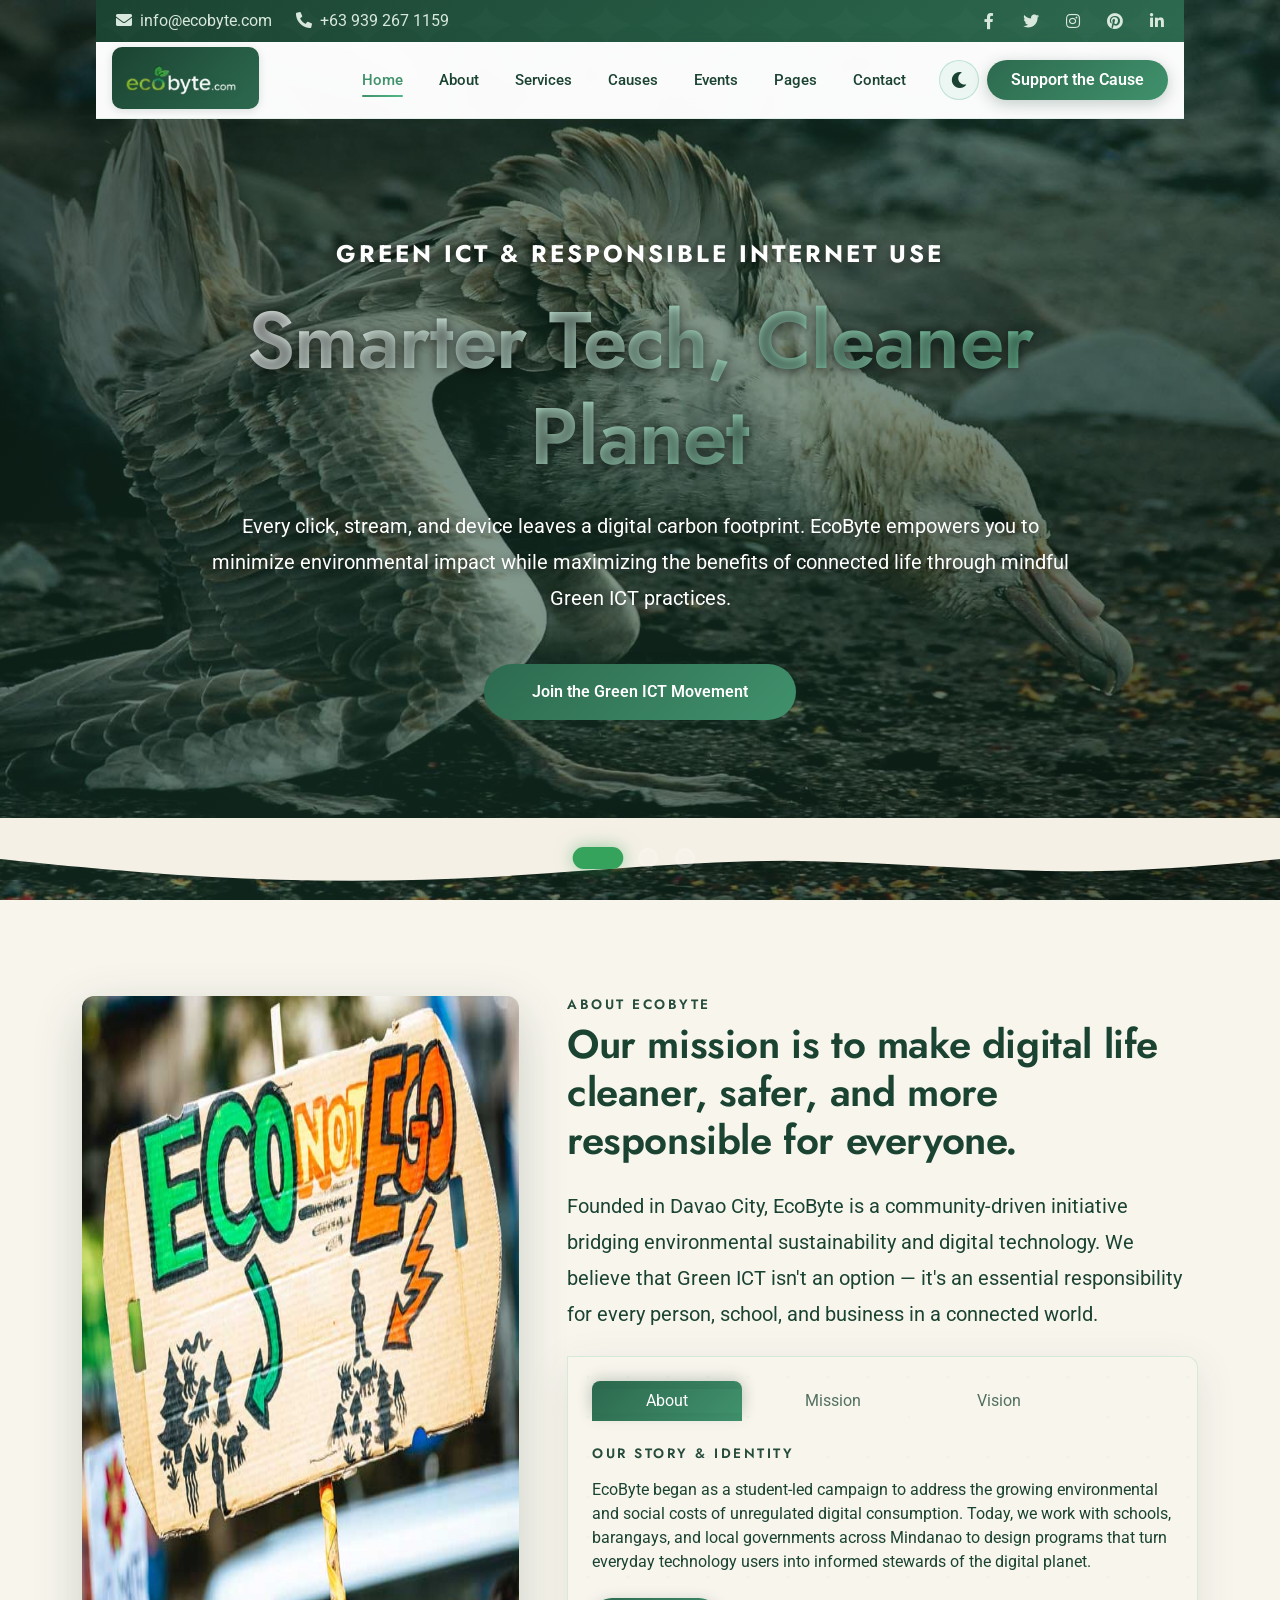
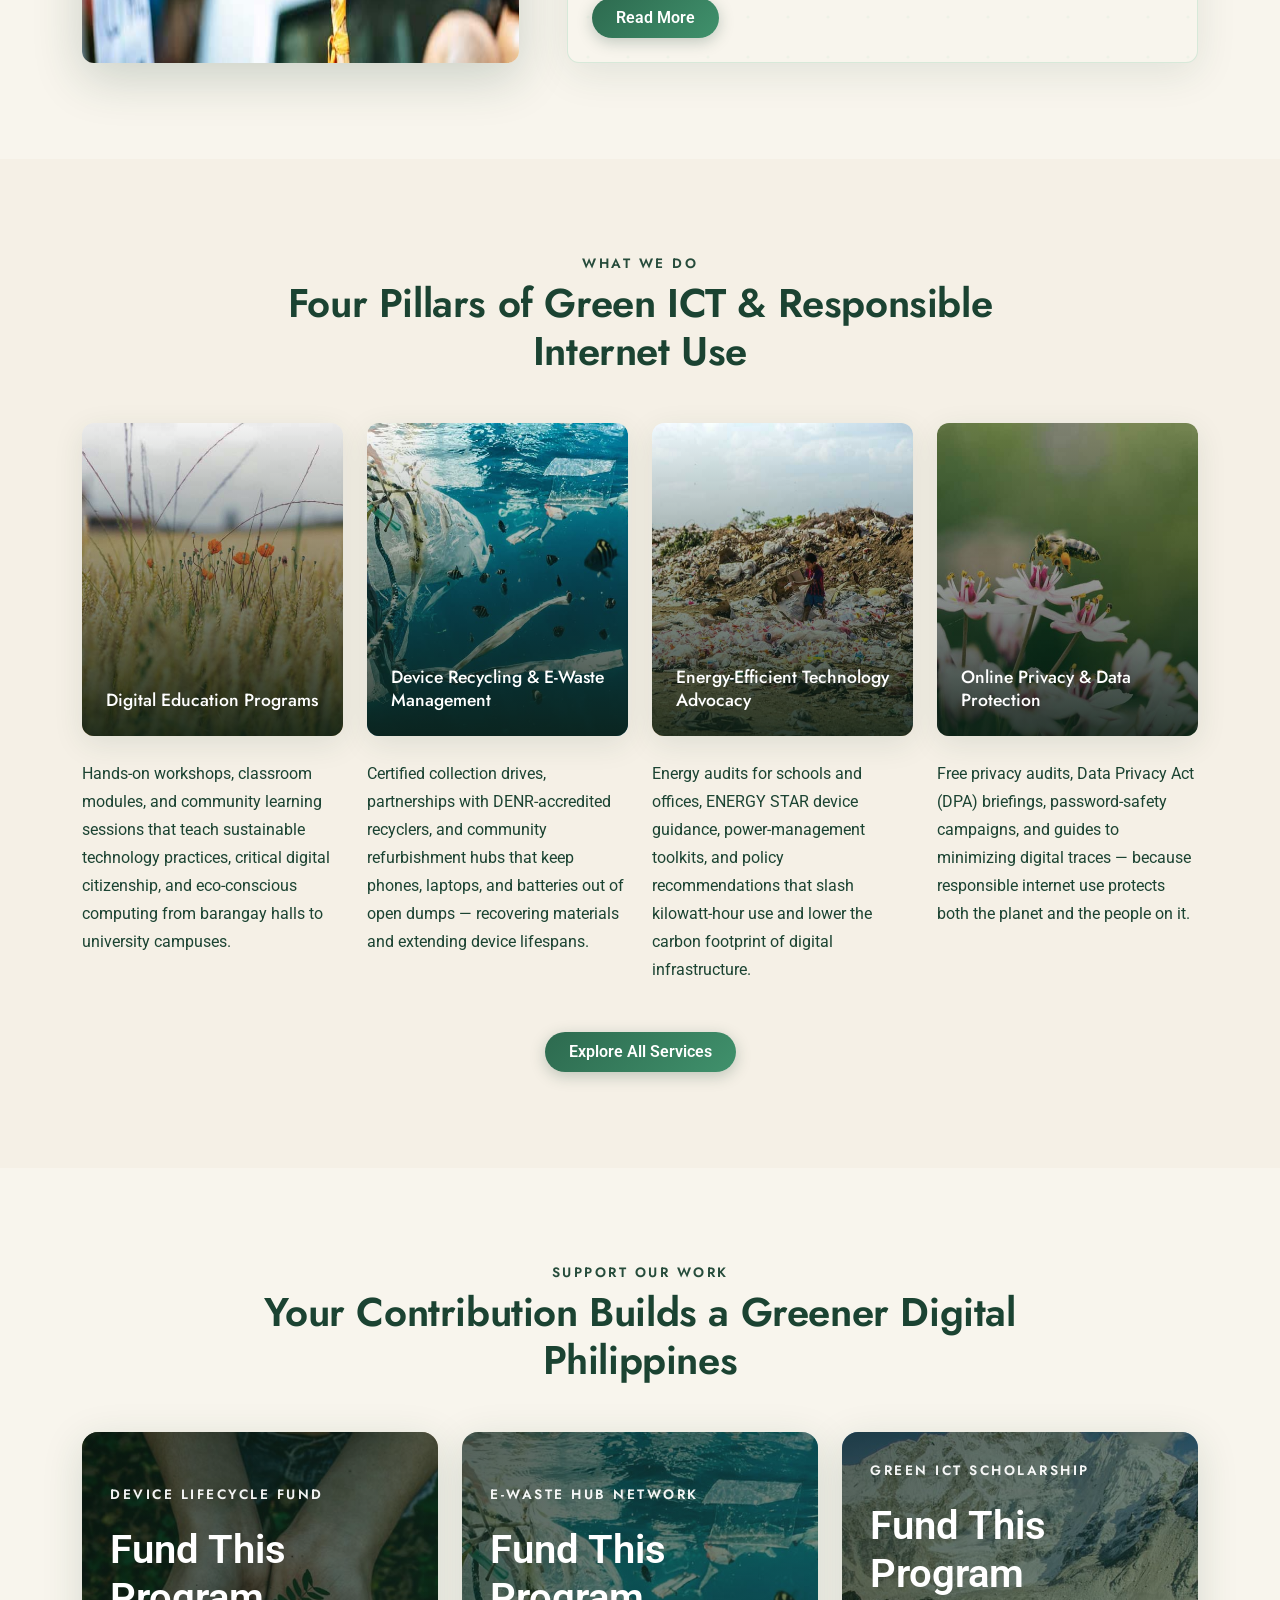
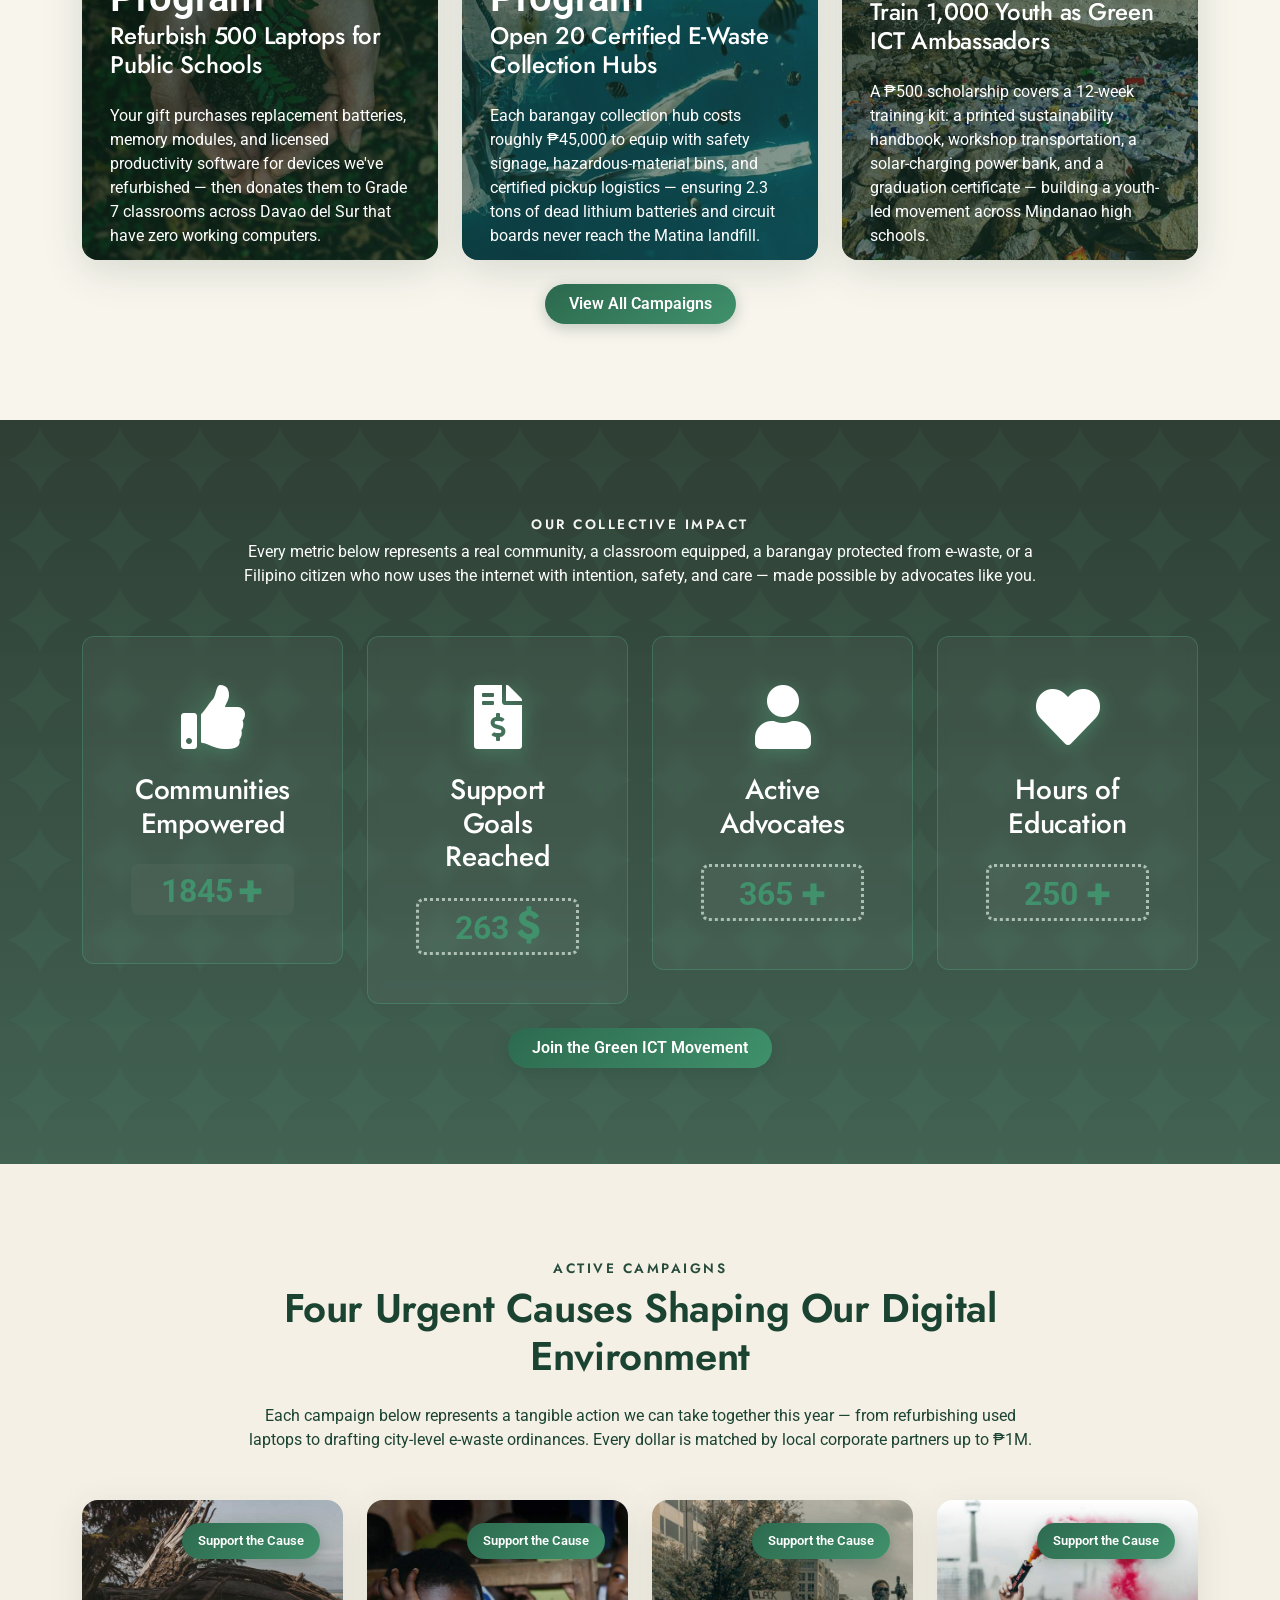
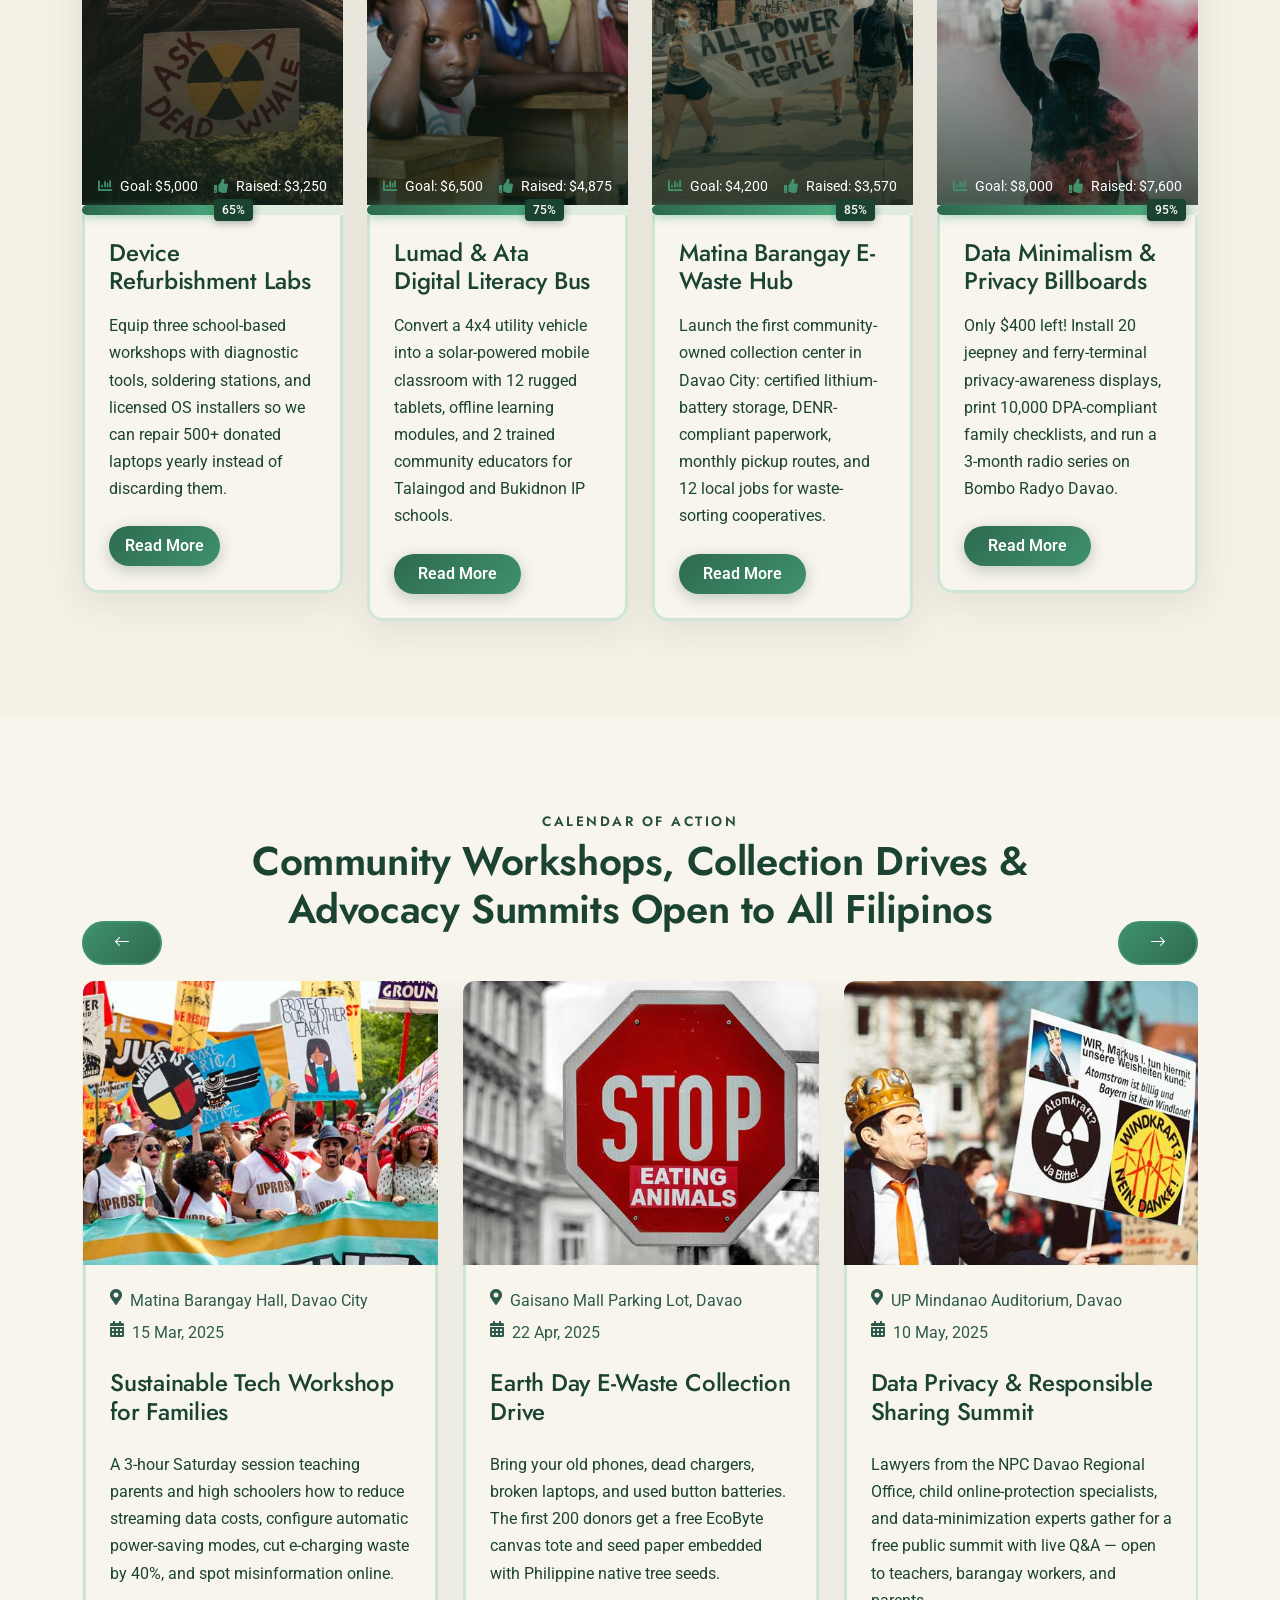
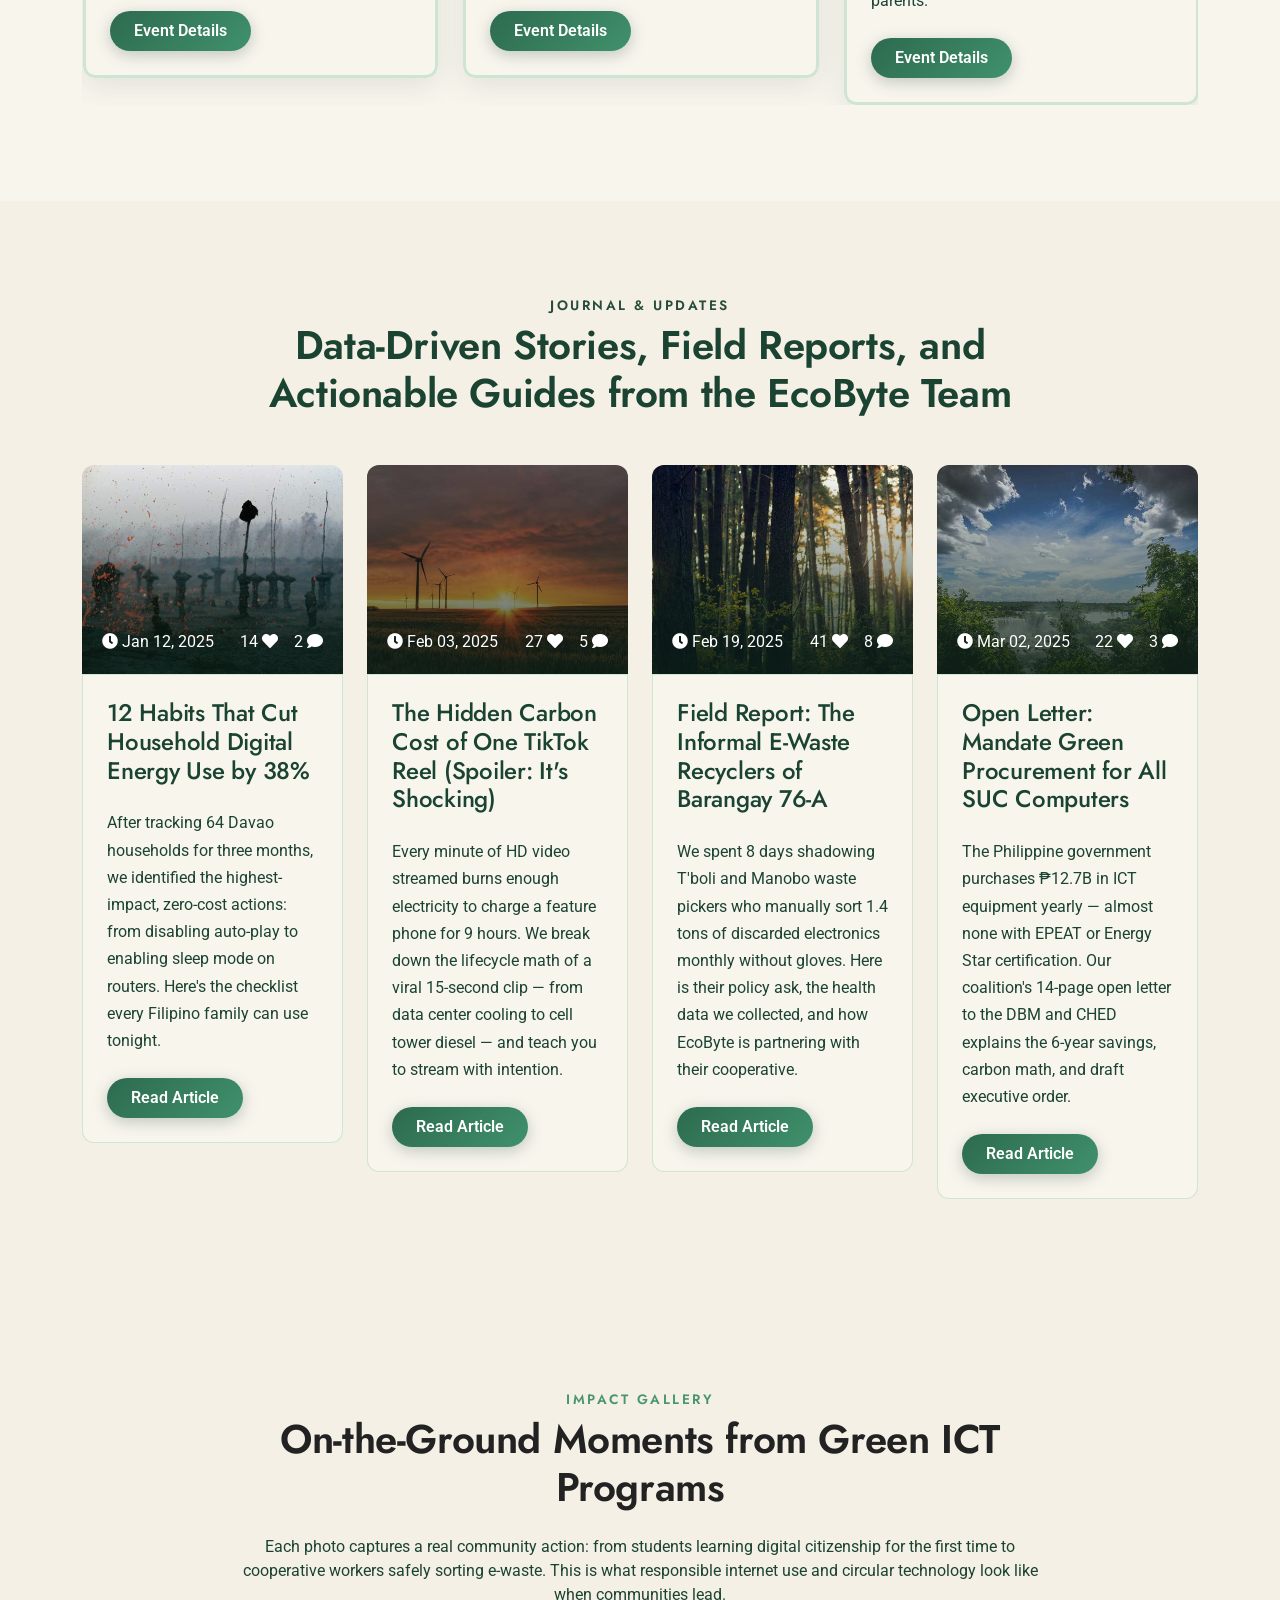
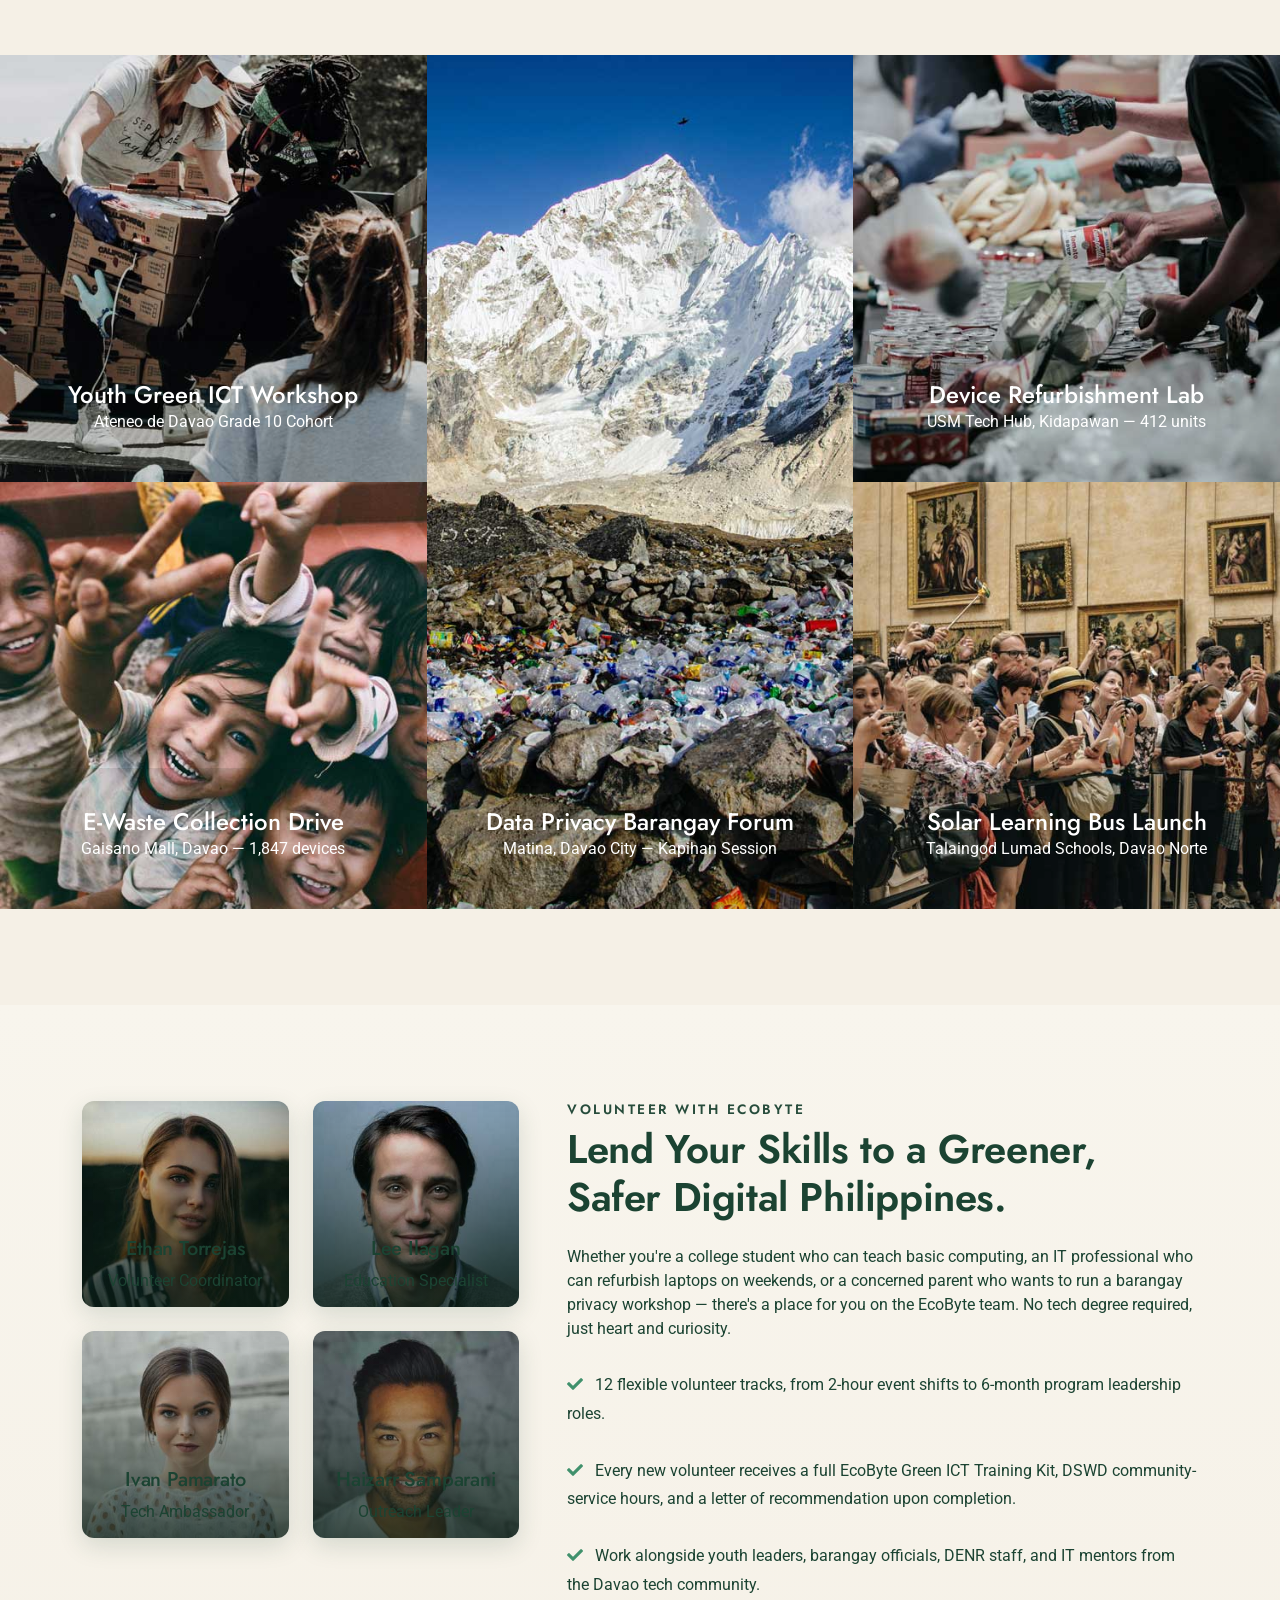
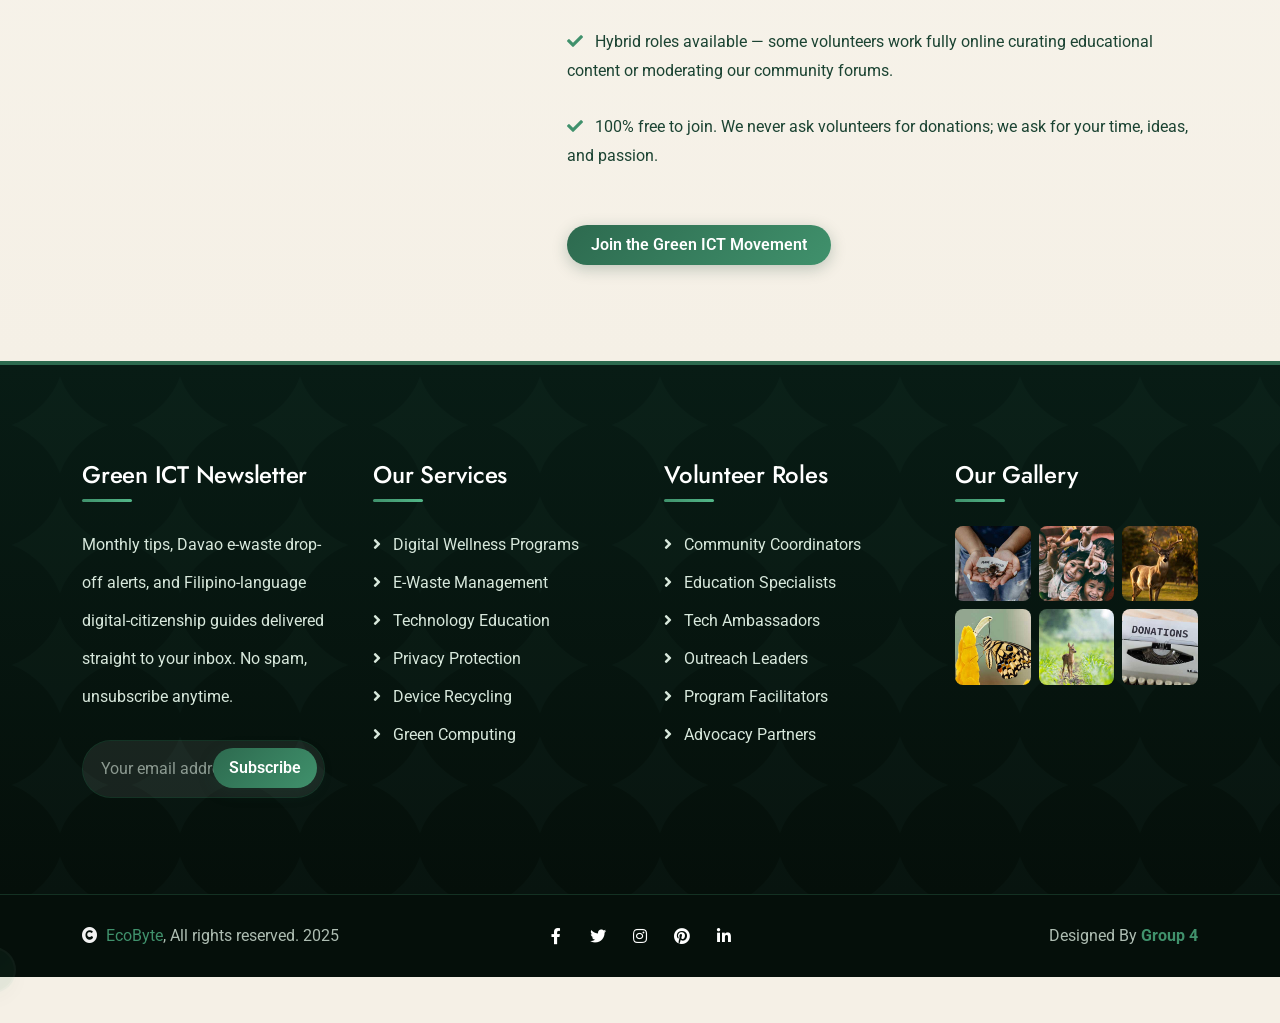
==== commit e9f87ffb: "Final" ====
--- a/index.html
+++ b/index.html
@@ -983,10 +983,7 @@
                         </div>
                     </div>
                     <div class="col-md-4 text-center text-md-end text-body">
-                        <!--/*** This template is free as long as you keep the below author’s credit link/attribution link/backlink. ***/-->
-                        <!--/*** If you'd like to use the template without the below author’s credit link/attribution link/backlink, ***/-->
-                        <!--/*** you can purchase the Credit Removal License from "https://htmlcodex.com/credit-removal". ***/-->
-                         Designed By <a class="border-bottom text-primary" href="https://htmlcodex.com">Group 4</a>
+                         Designed By <span class="text-primary fw-bold">Group 4</span>
                     </div>
                 </div>
             </div>
--- a/css/style.css
+++ b/css/style.css
@@ -1474,7 +1474,6 @@
 html[data-theme="dark"] .topbar a,
 html[data-theme="dark"] .topbar a i {
     color: #ffffff !important;
-    font-weight: 500;
 }
 
 html[data-theme="dark"] .topbar a:hover,
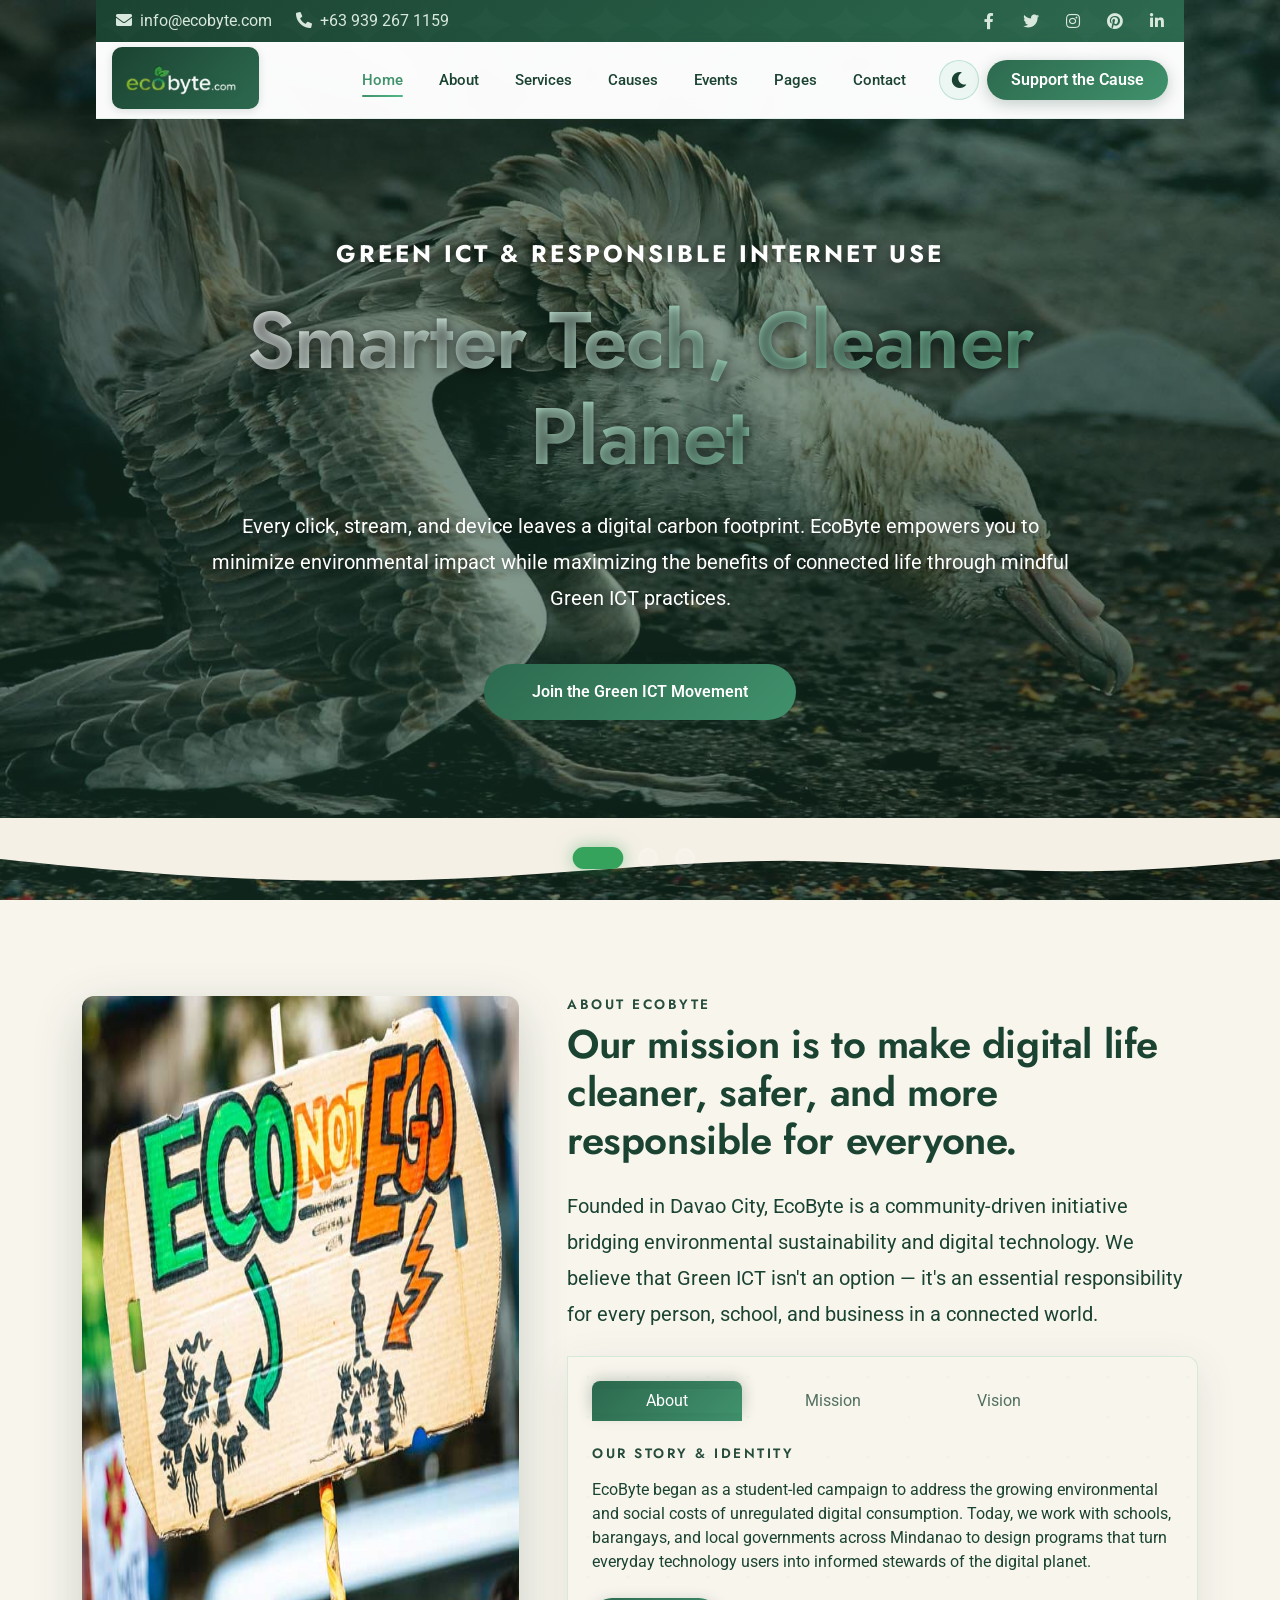
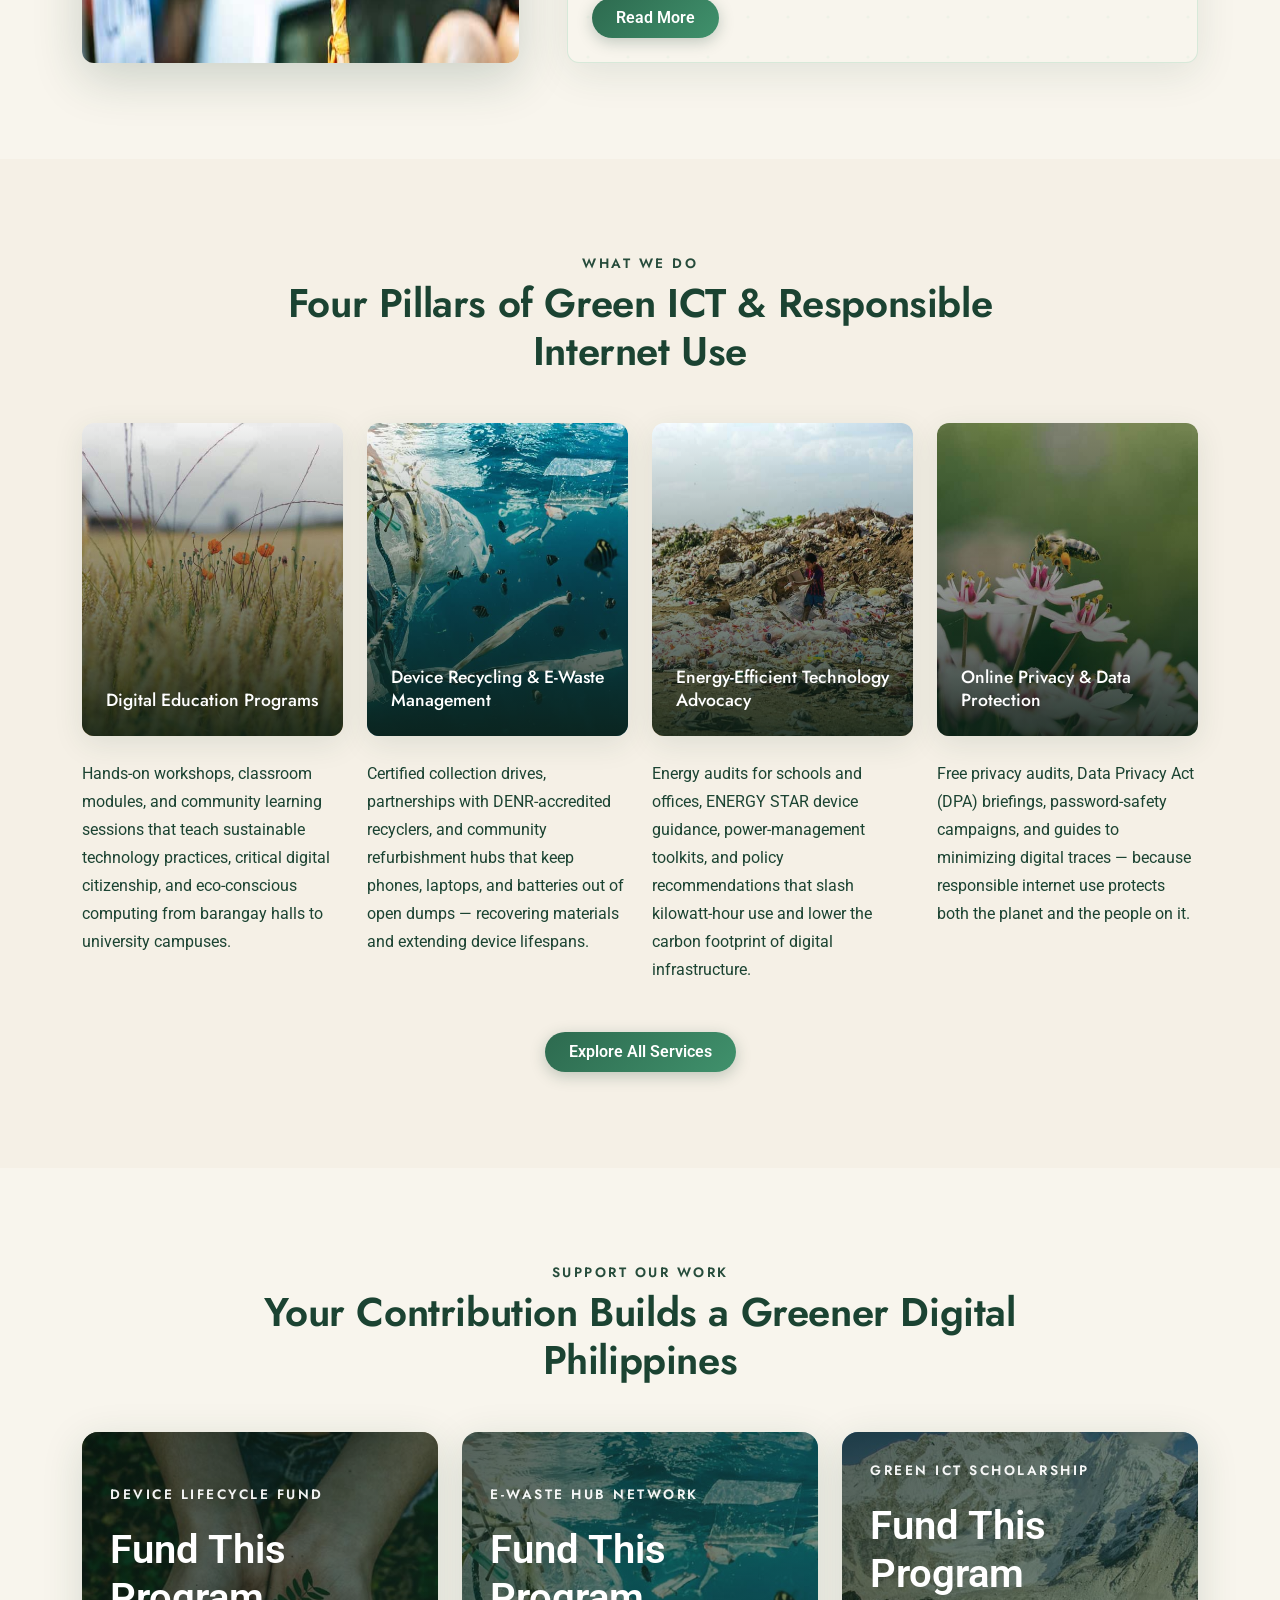
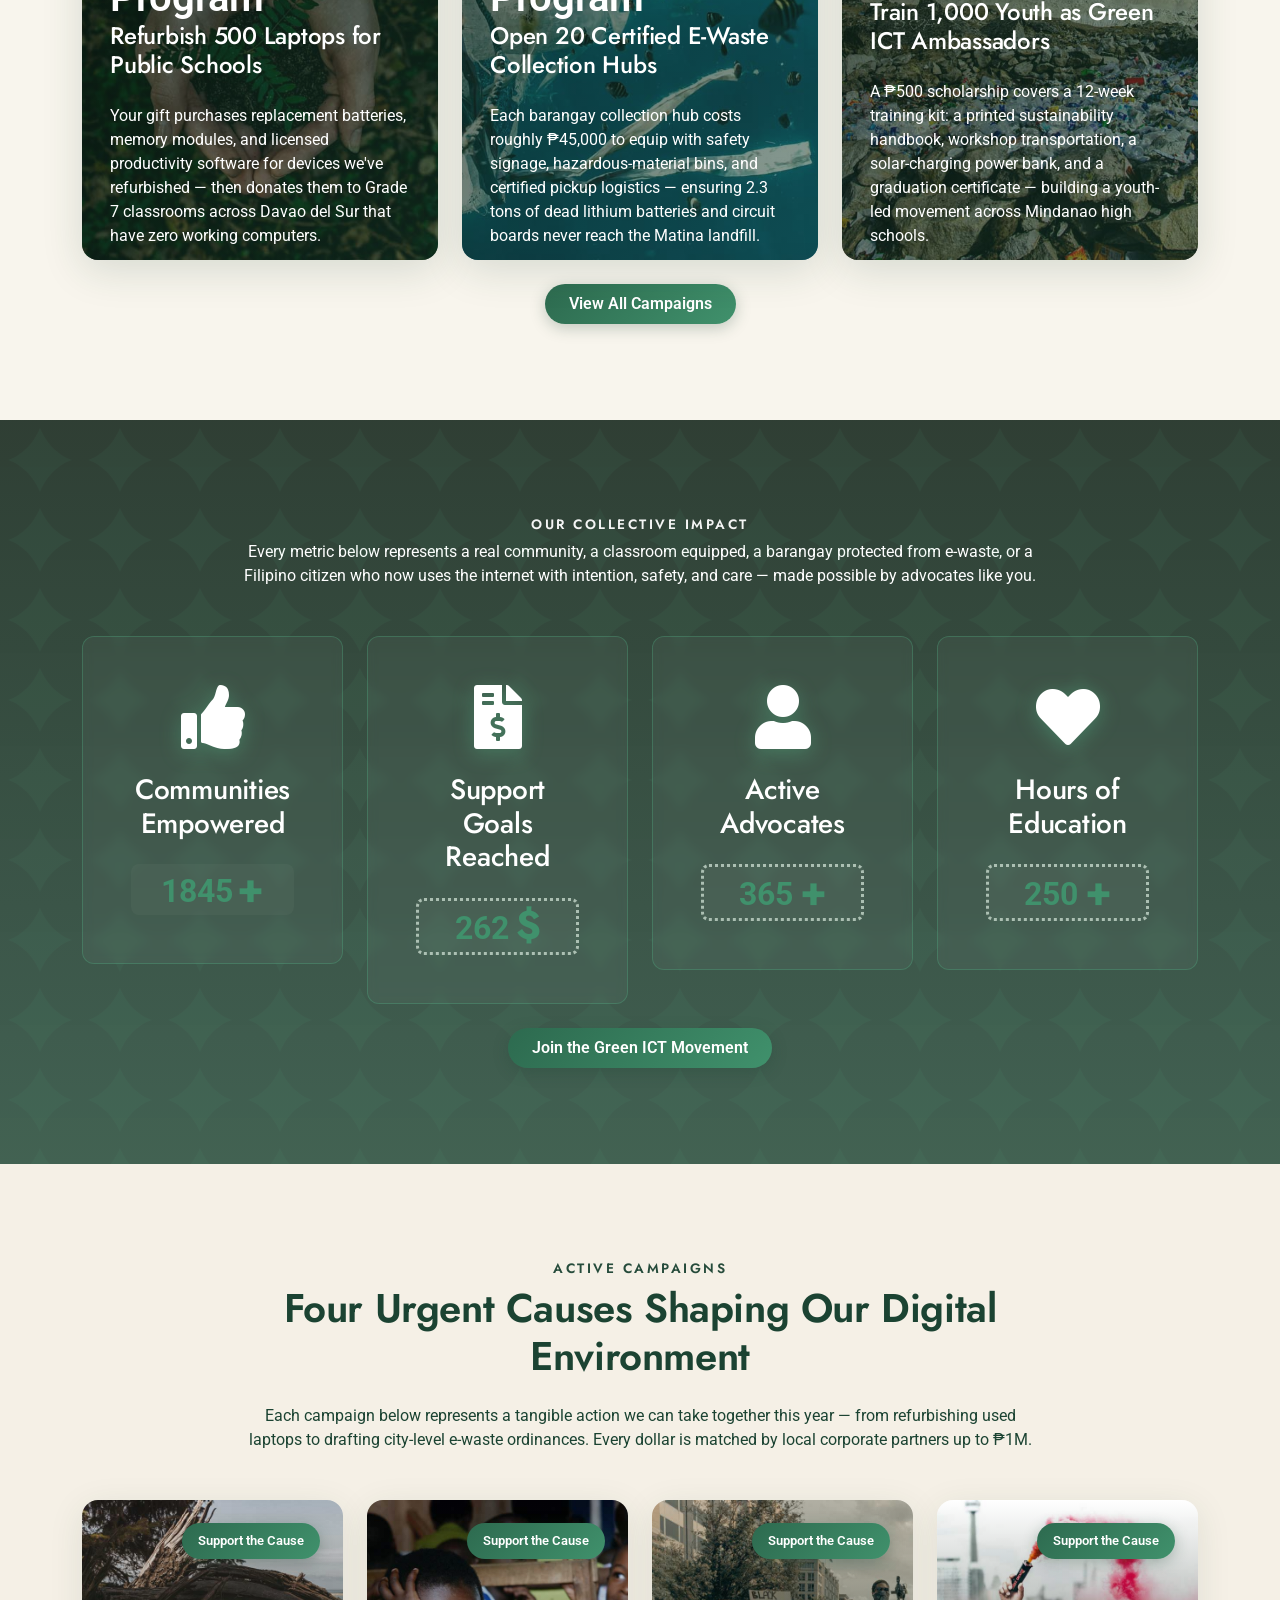
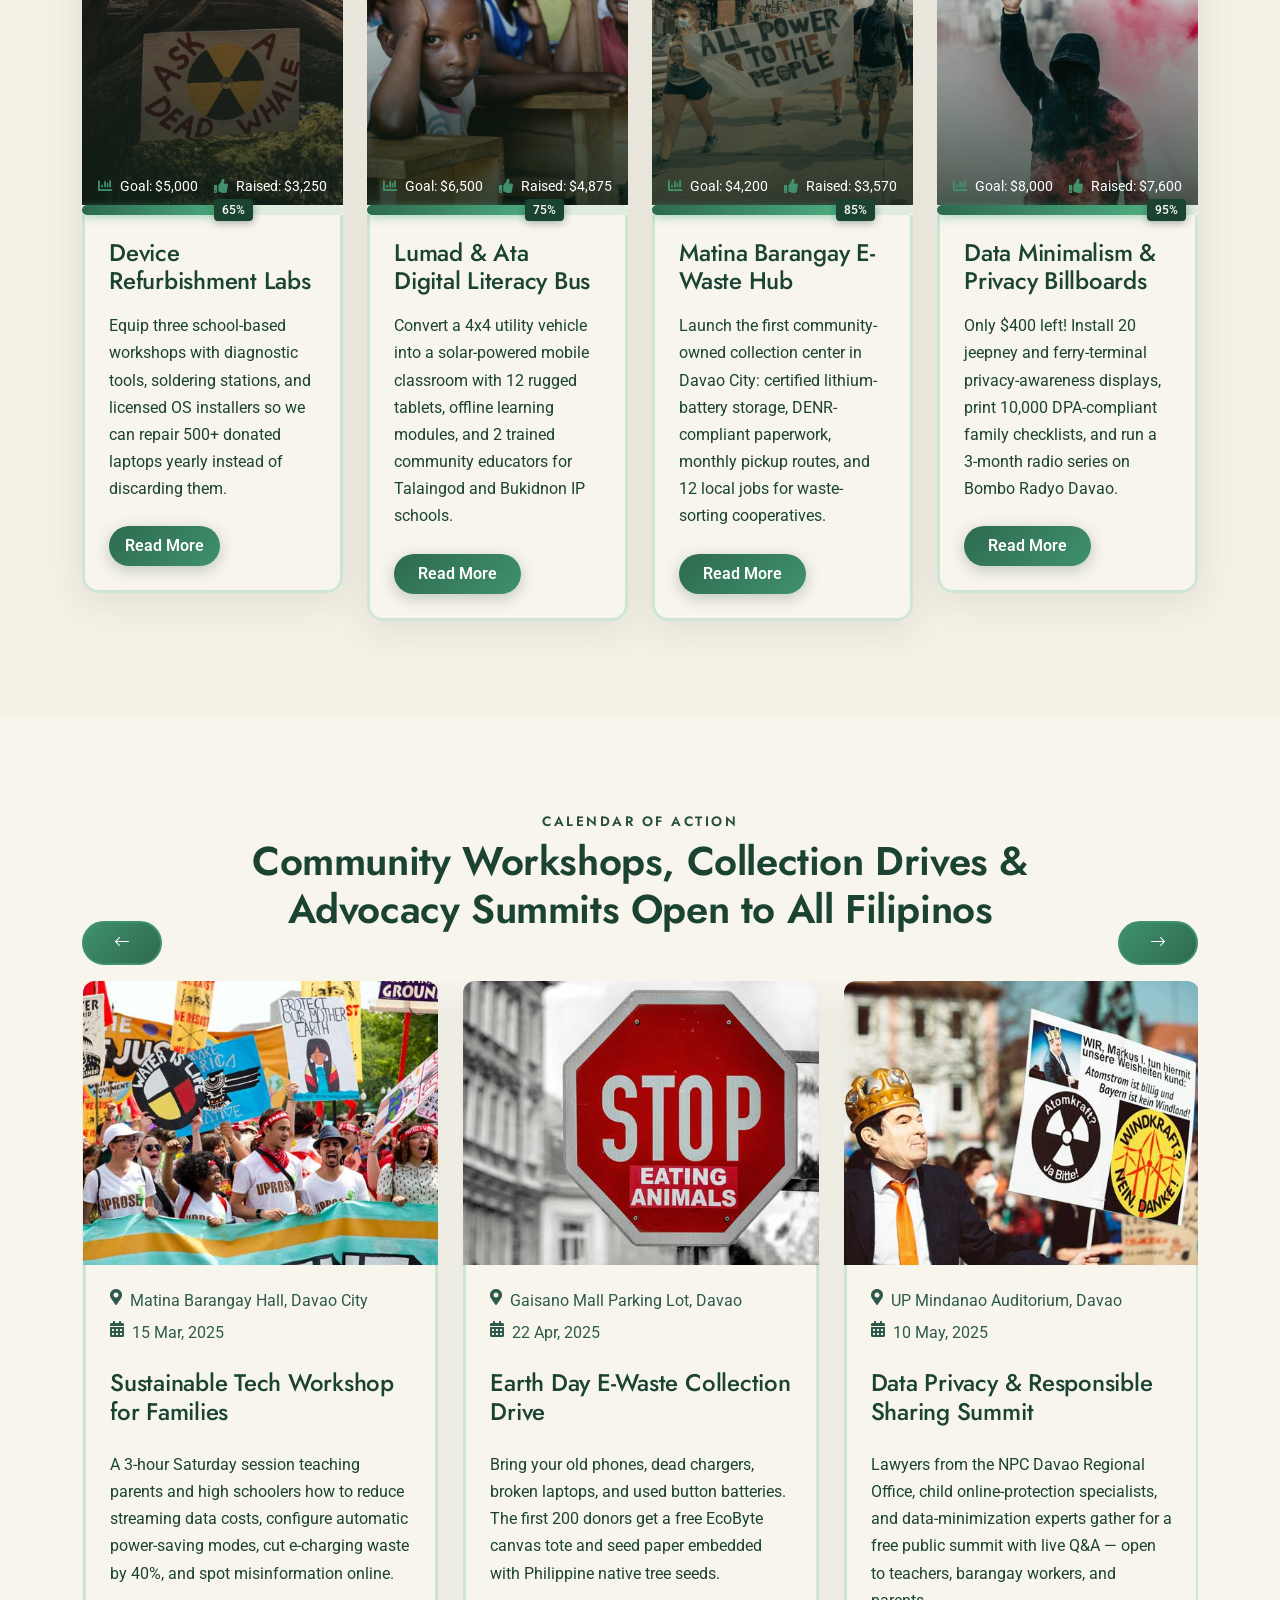
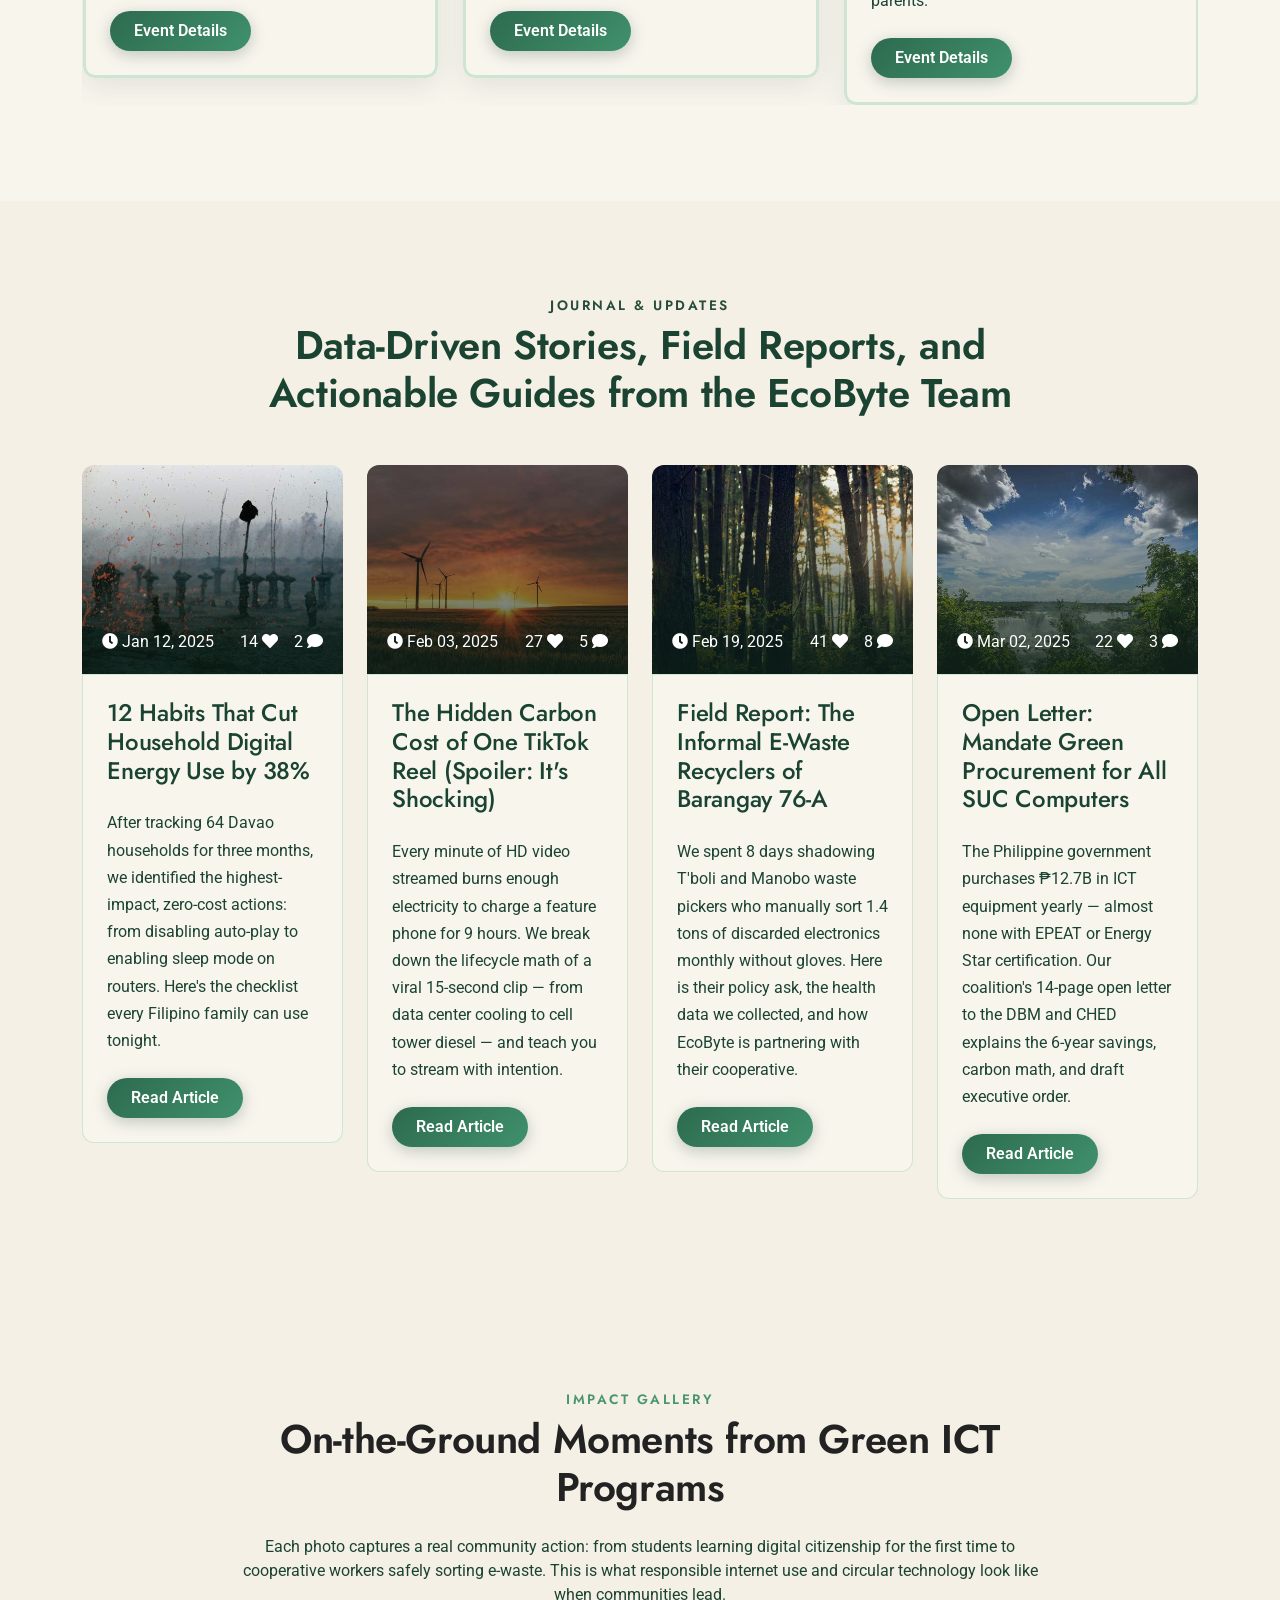
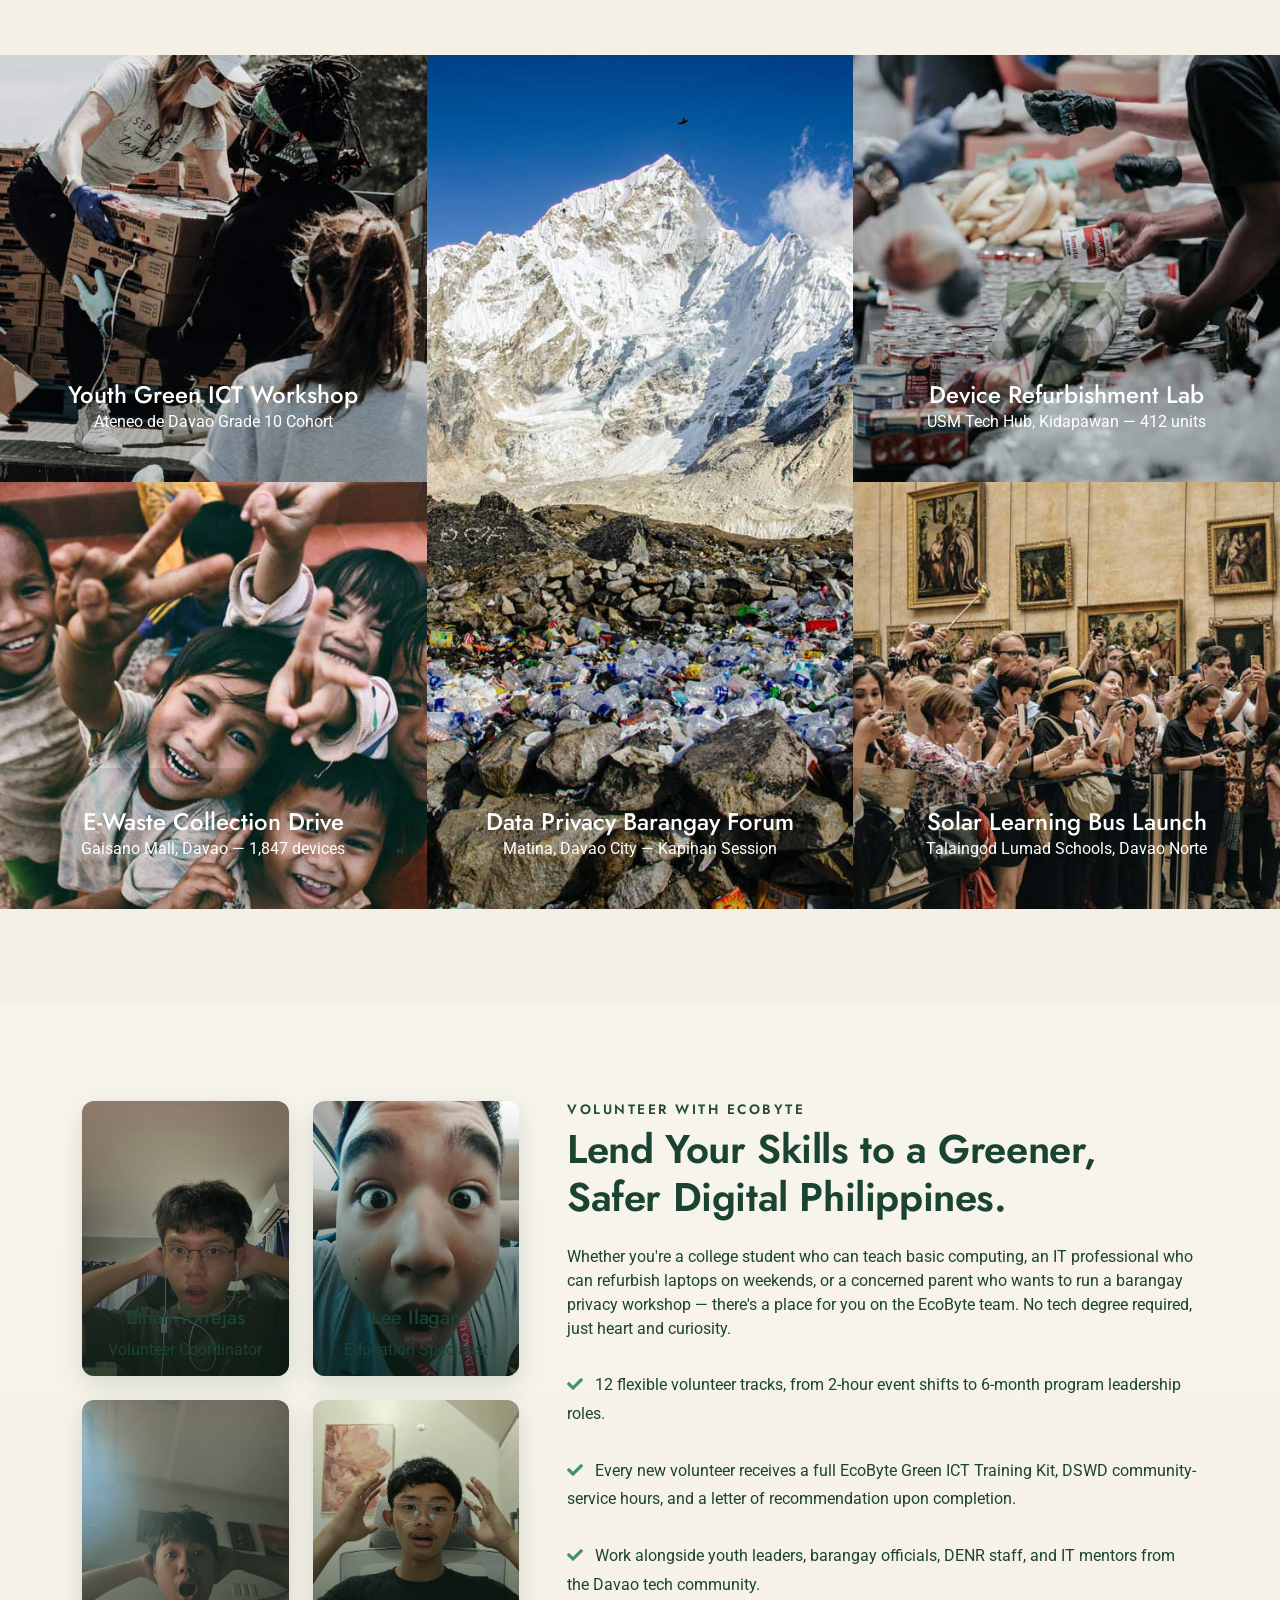
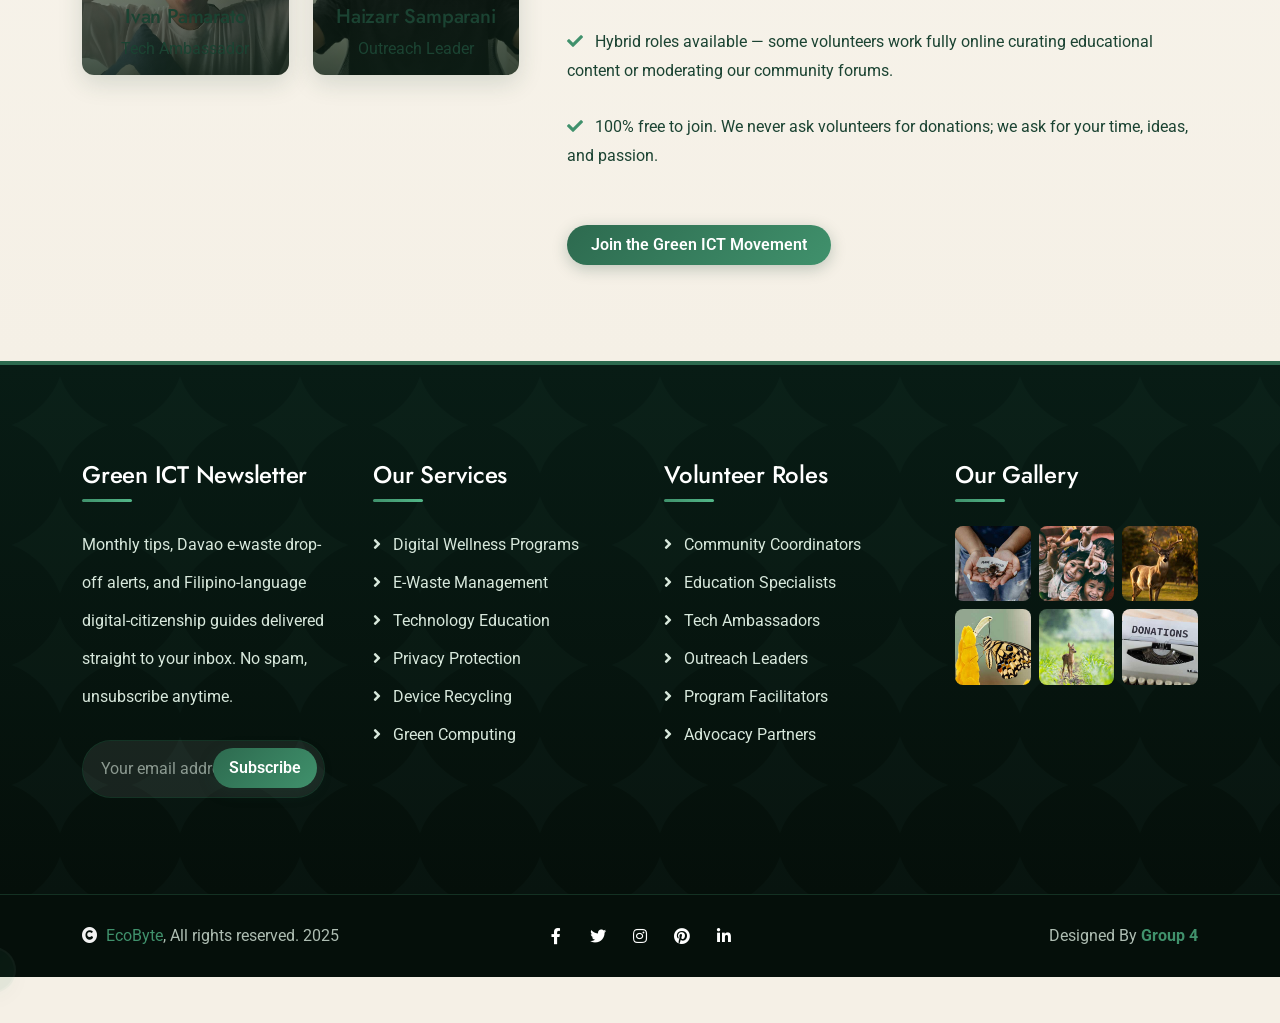
==== commit 779bdf2e: "Final" ====
--- a/index.html
+++ b/index.html
@@ -816,7 +816,7 @@
                         <div class="row g-4">
                             <div class="col-lg-6">
                                 <div class="volunteer-img">
-                                    <img src="img/volunteers-1.jpg" class="img-fluid w-100" alt="Image">
+                                    <img src="img/ethantorrejas.jpg" class="img-fluid w-100" alt="Image">
                                     <div class="volunteer-title">
                                         <h5 class="mb-2 text-white">Ethan Torrejas</h5>
                                         <p class="mb-0 text-white">Volunteer Coordinator</p>
@@ -825,7 +825,7 @@
                             </div>
                             <div class="col-lg-6">
                                 <div class="volunteer-img">
-                                    <img src="img/volunteers-3.jpg" class="img-fluid w-100" alt="Image">
+                                    <img src="img/leeilagan.jpg" class="img-fluid w-100" alt="Image">
                                     <div class="volunteer-title">
                                         <h5 class="mb-2 text-white">Lee Ilagan</h5>
                                         <p class="mb-0 text-white">Education Specialist</p>
@@ -834,7 +834,7 @@
                             </div>
                             <div class="col-lg-6">
                                 <div class="volunteer-img">
-                                    <img src="img/volunteers-2.jpg" class="img-fluid w-100" alt="Image">
+                                    <img src="img/ivanpamarato.jpg" class="img-fluid w-100" alt="Image">
                                     <div class="volunteer-title">
                                         <h5 class="mb-2 text-white">Ivan Pamarato</h5>
                                         <p class="mb-0 text-white">Tech Ambassador</p>
@@ -843,7 +843,7 @@
                             </div>
                             <div class="col-lg-6">
                                 <div class="volunteer-img">
-                                    <img src="img/volunteers-4.jpg" class="img-fluid w-100" alt="Image">
+                                    <img src="img/haizarrsamparani.jpg" class="img-fluid w-100" alt="Image">
                                     <div class="volunteer-title">
                                         <h5 class="mb-2 text-white">Haizarr Samparani</h5>
                                         <p class="mb-0 text-white">Outreach Leader</p>
--- a/css/style.css
+++ b/css/style.css
@@ -1190,6 +1190,7 @@
     overflow: hidden;
     border-radius: 12px;
     box-shadow: 0 8px 25px rgba(27, 67, 50, 0.15);
+    aspect-ratio: 3/4;
 }
 
 .volunteer .volunteer-img .volunteer-title {
@@ -1212,6 +1213,9 @@
 }
 
 .volunteer .volunteer-img img {
+    width: 100%;
+    height: 100%;
+    object-fit: cover;
     transition: 0.6s ease;
 }
 
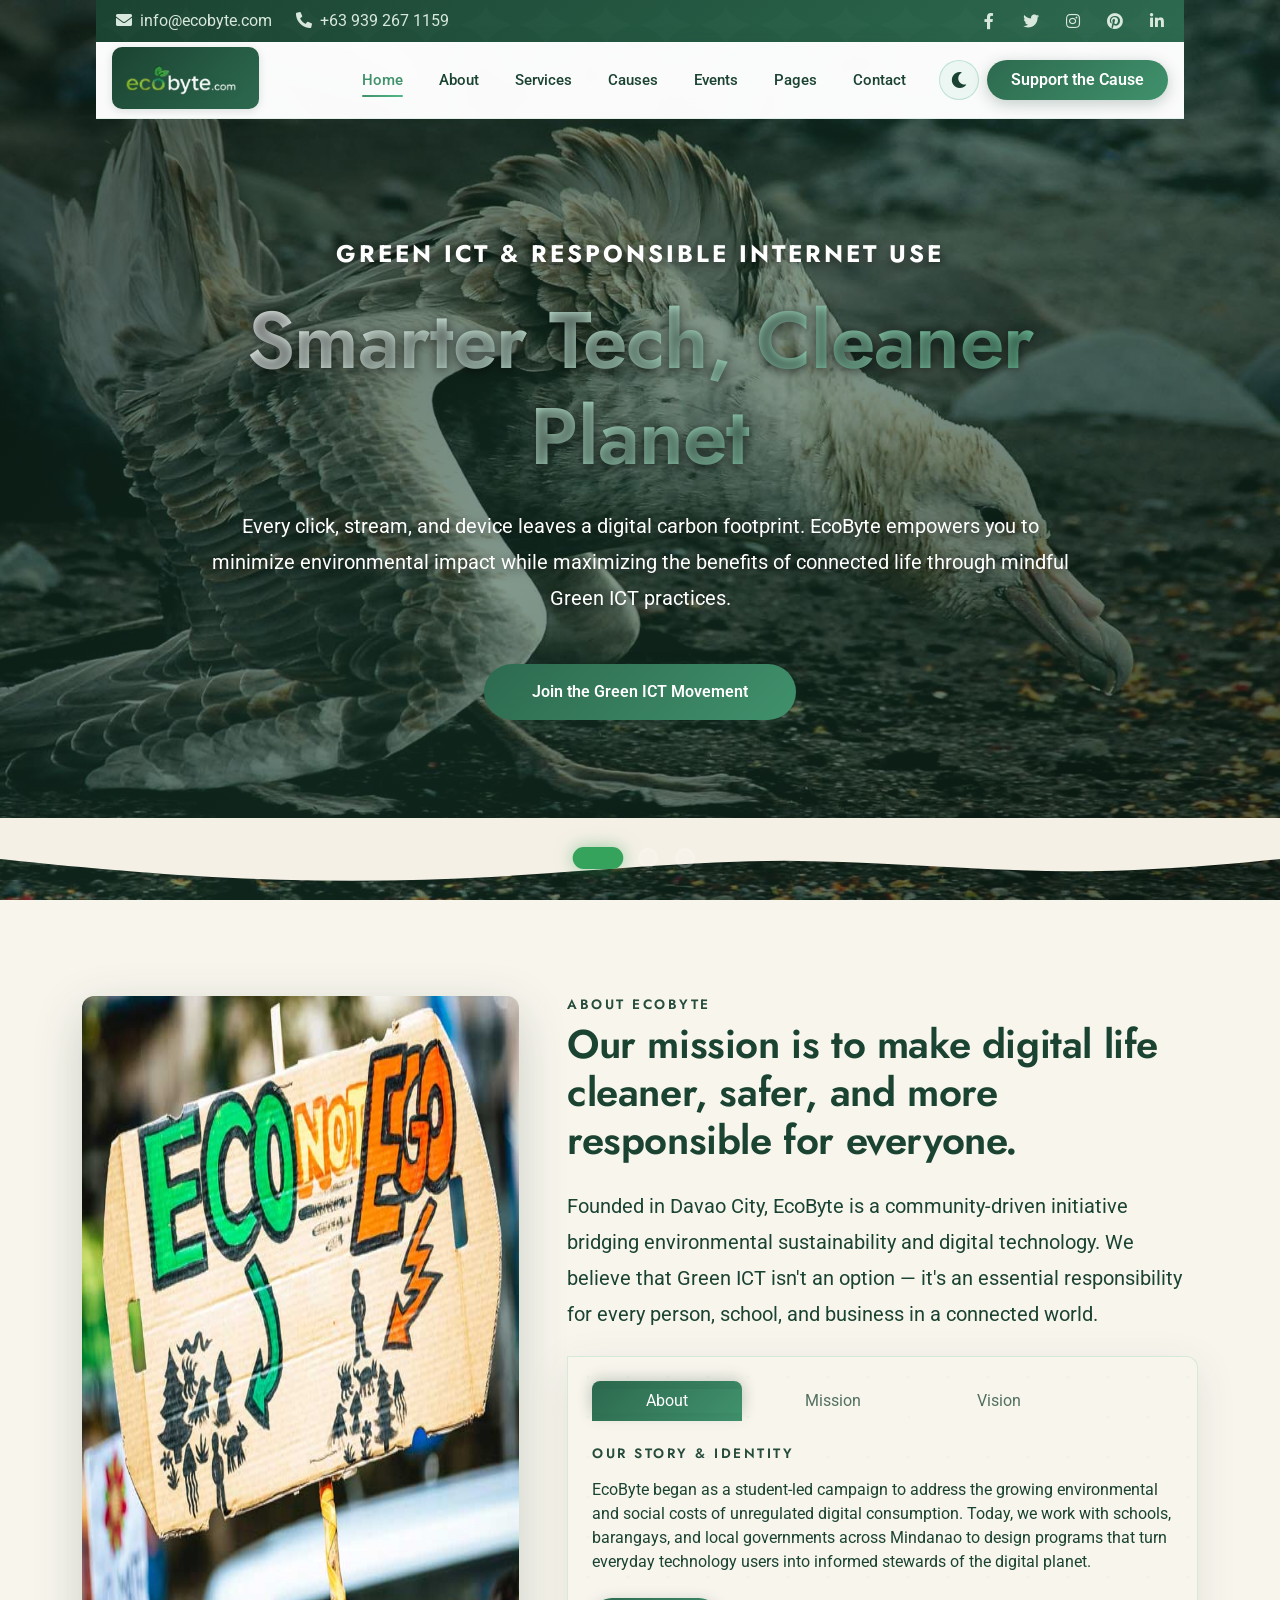
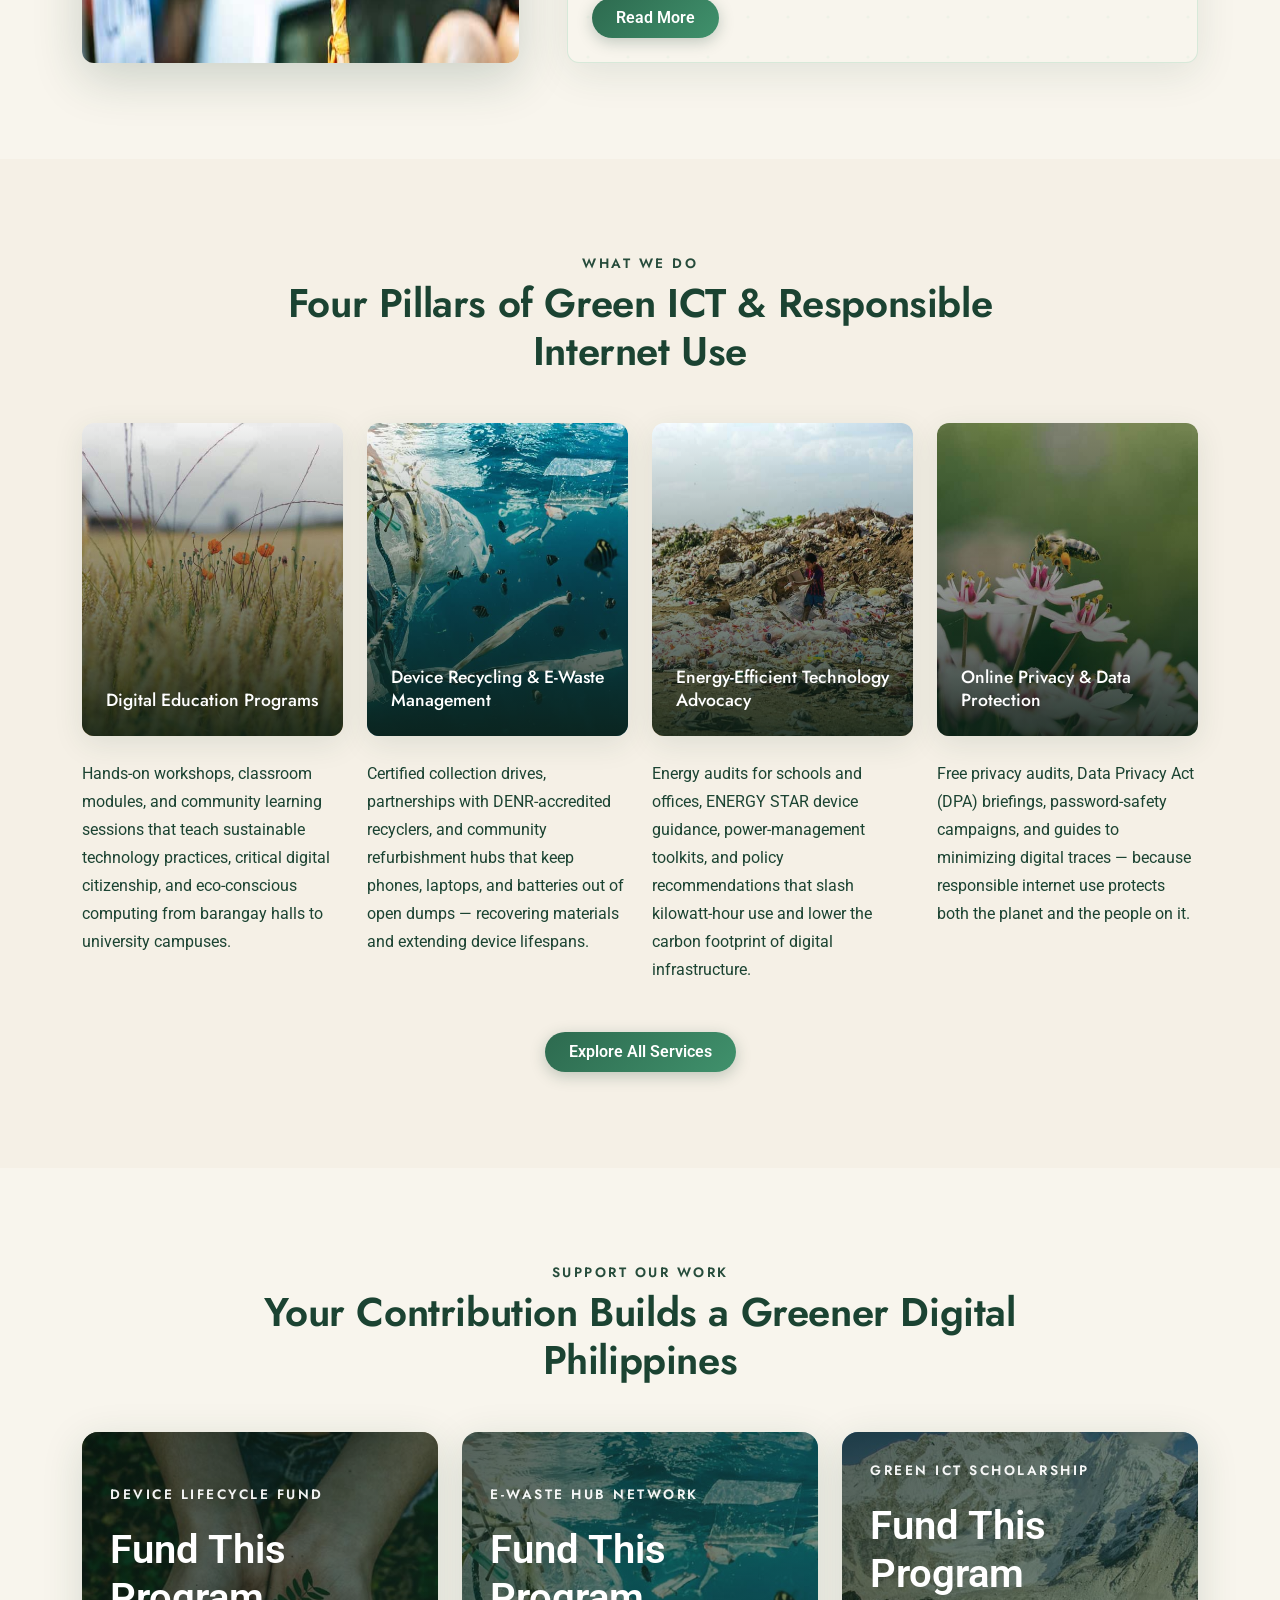
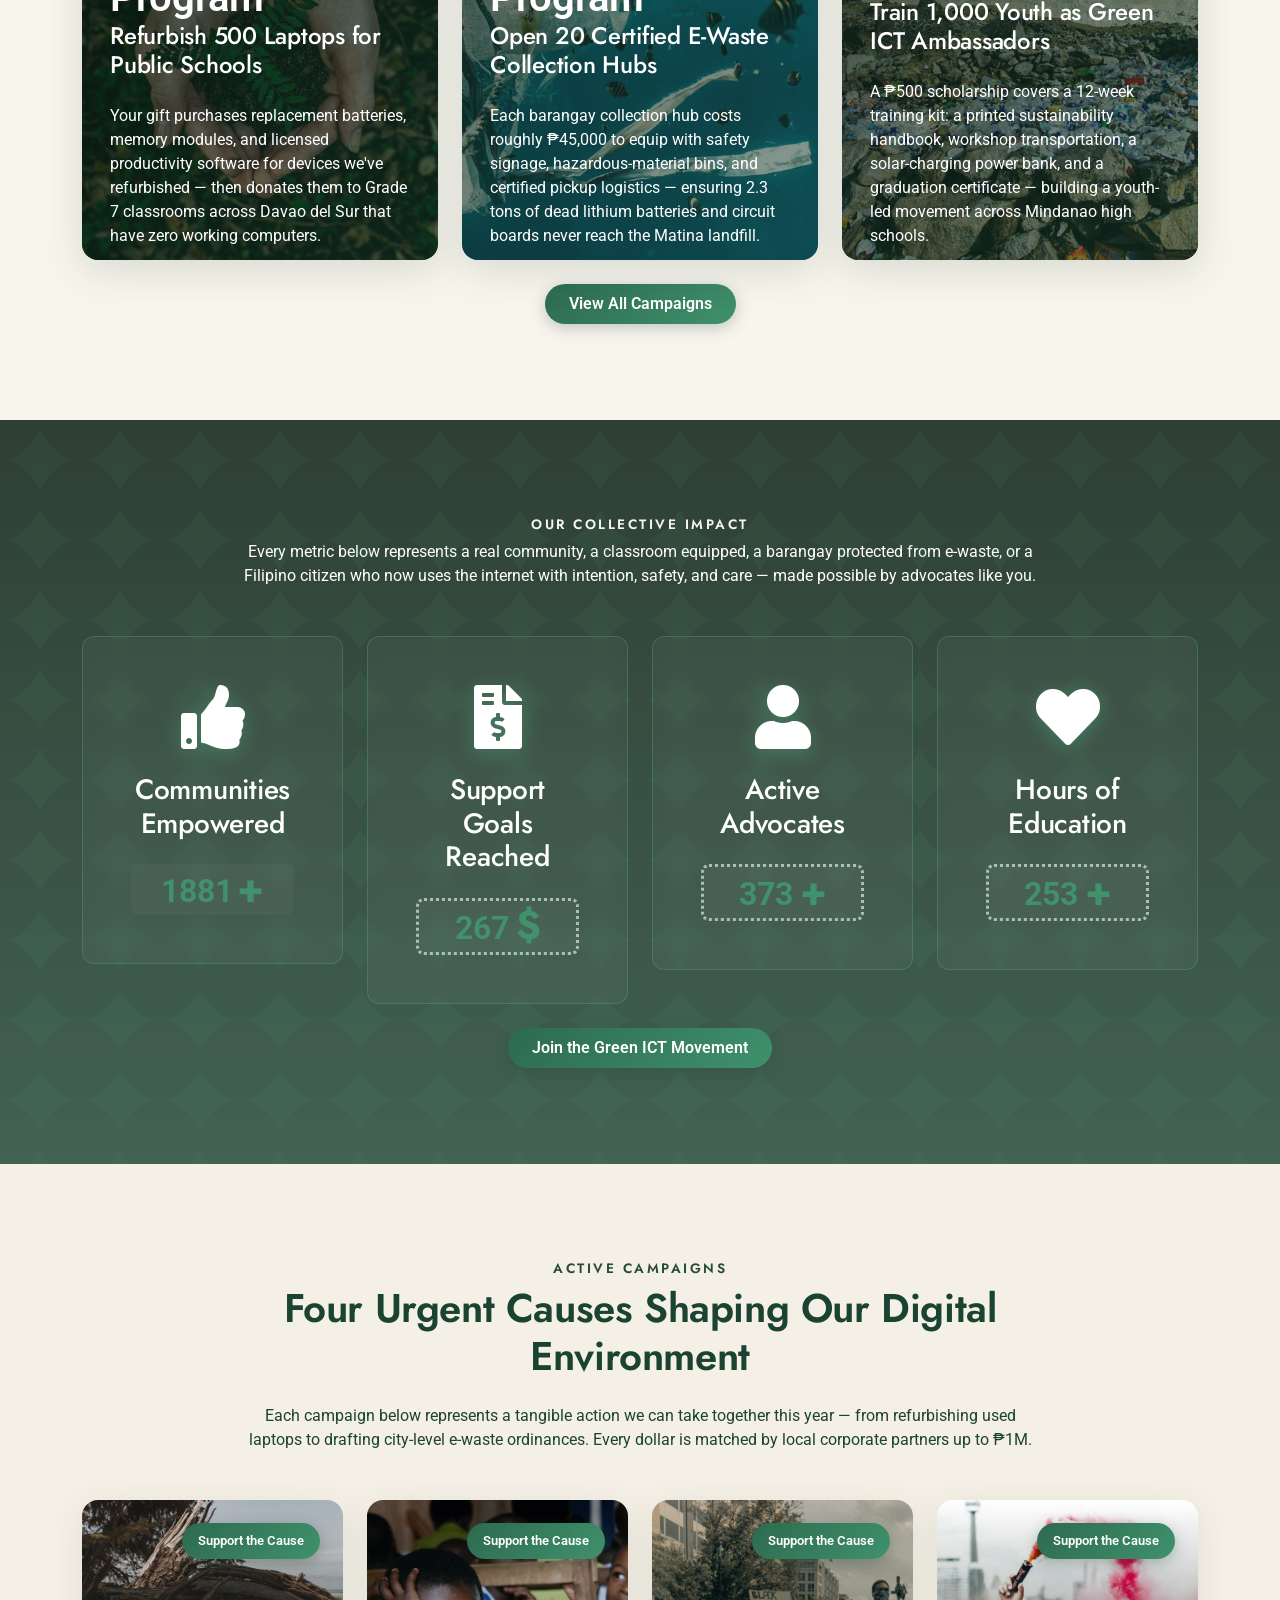
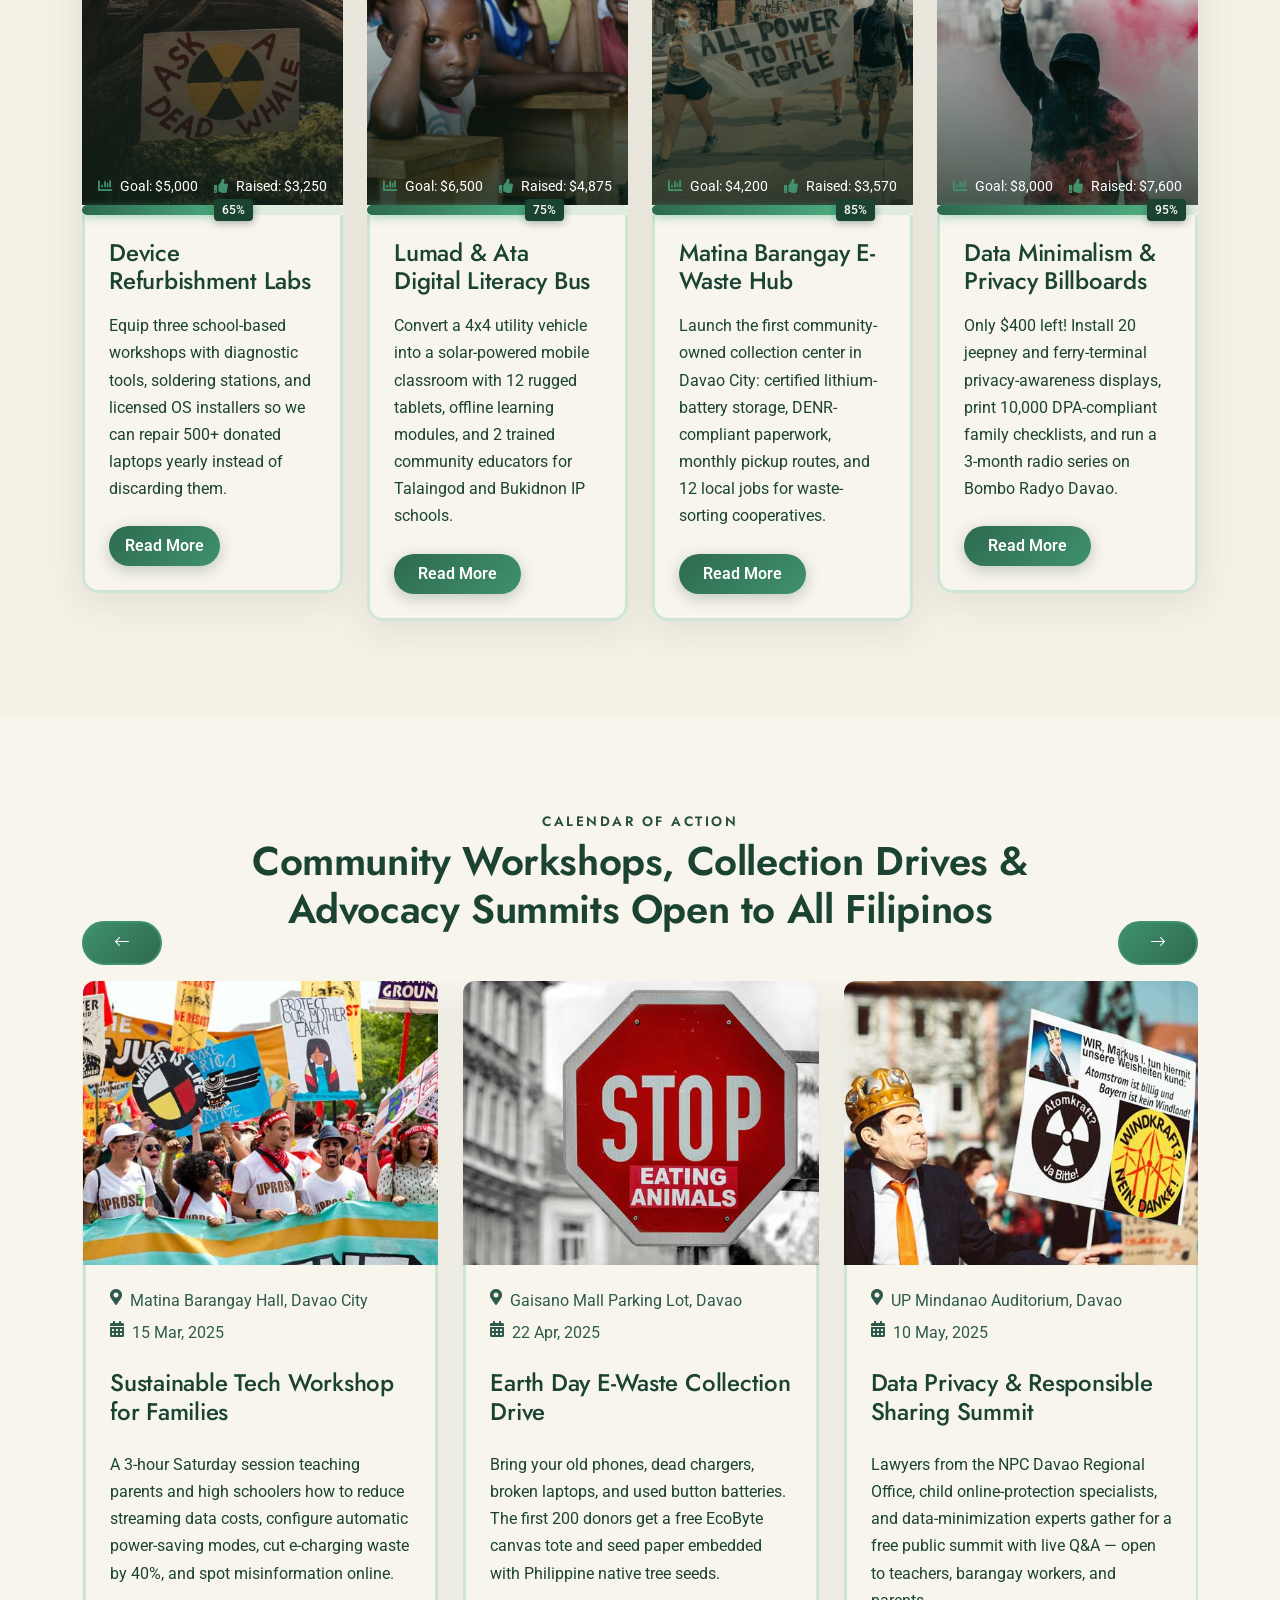
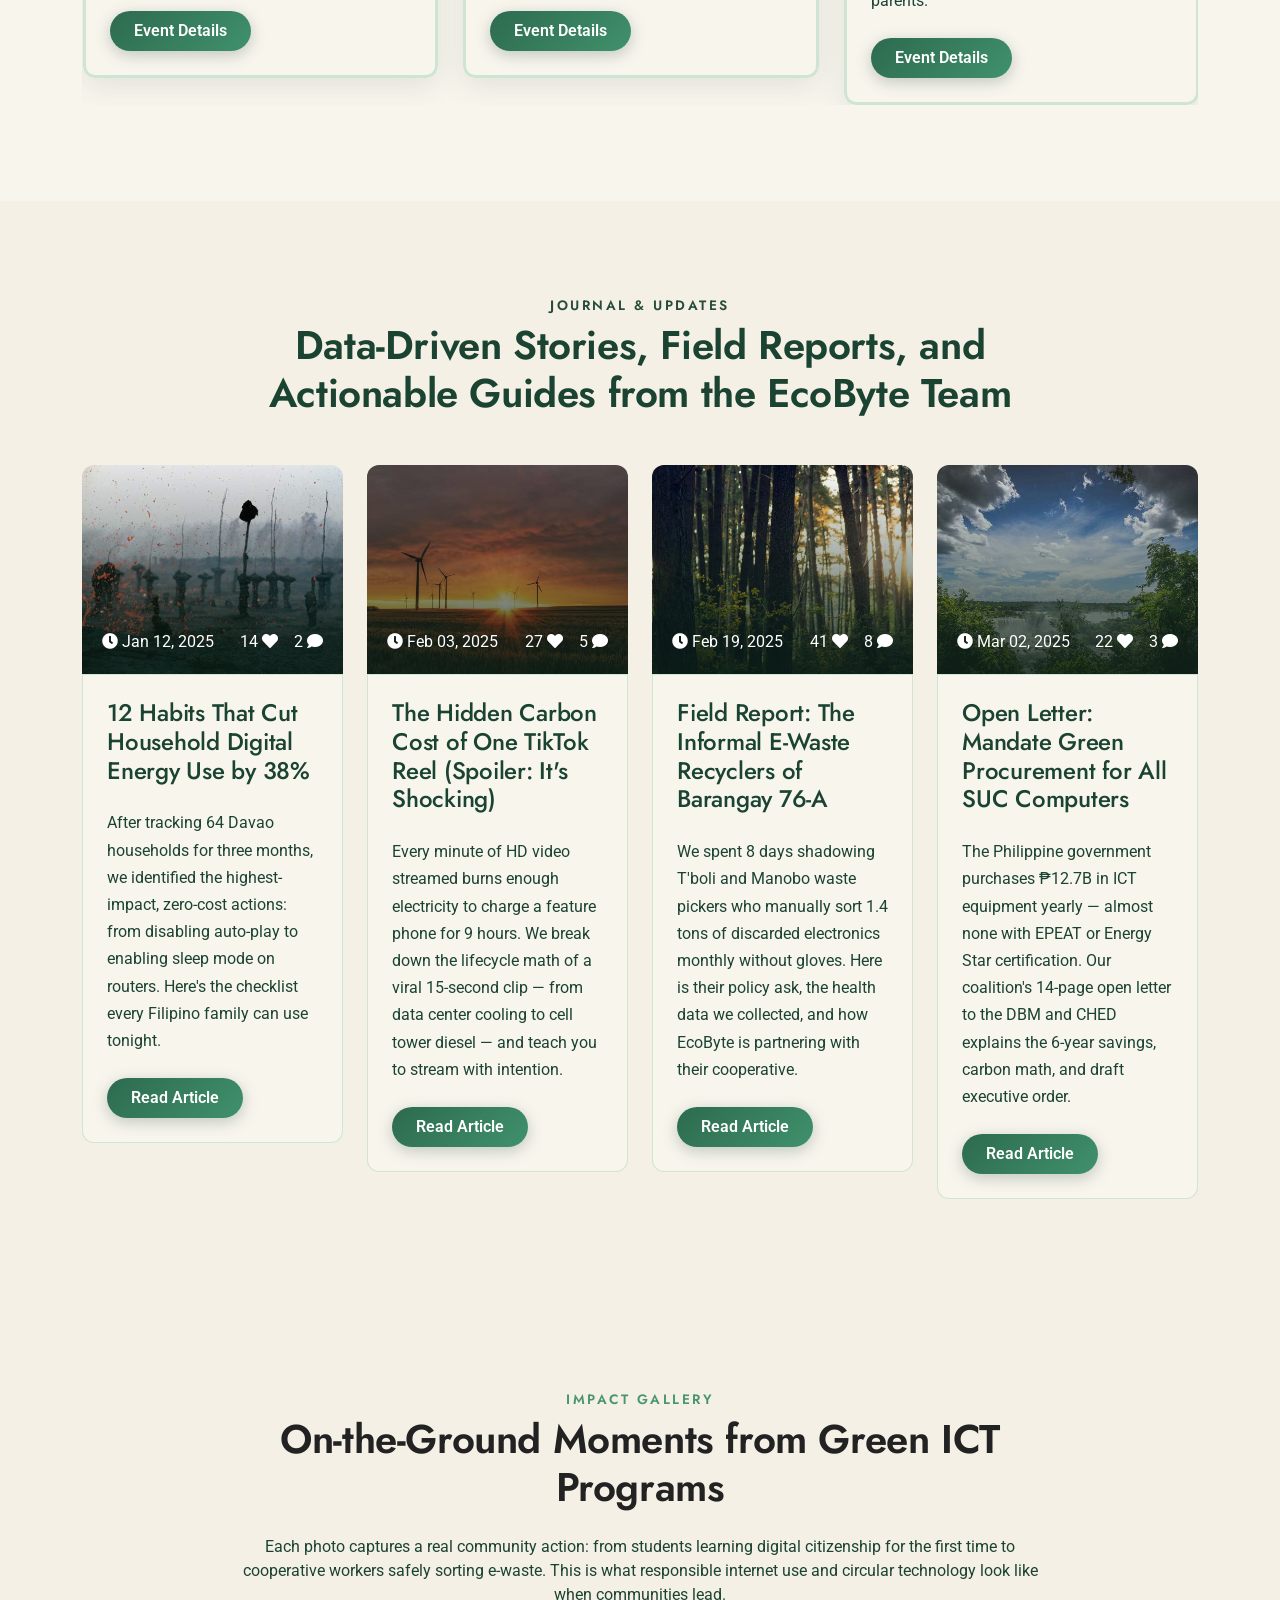
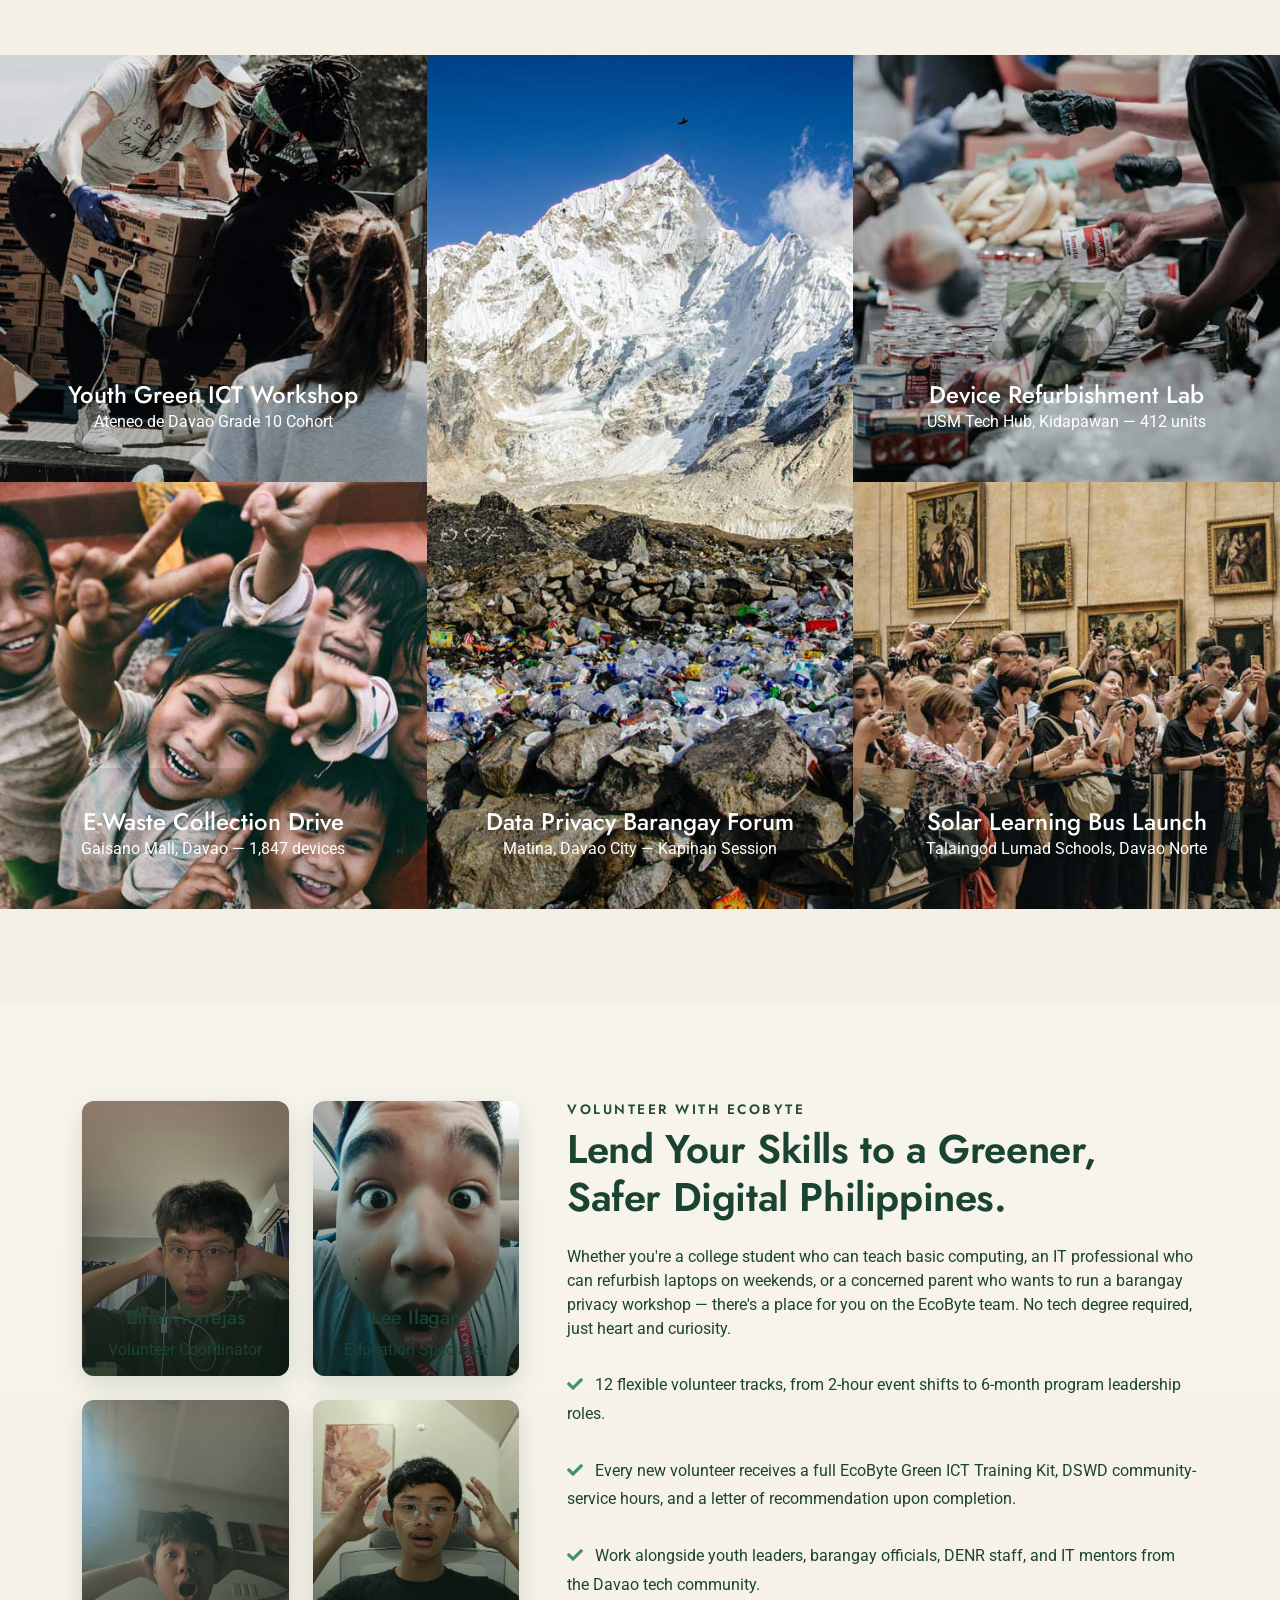
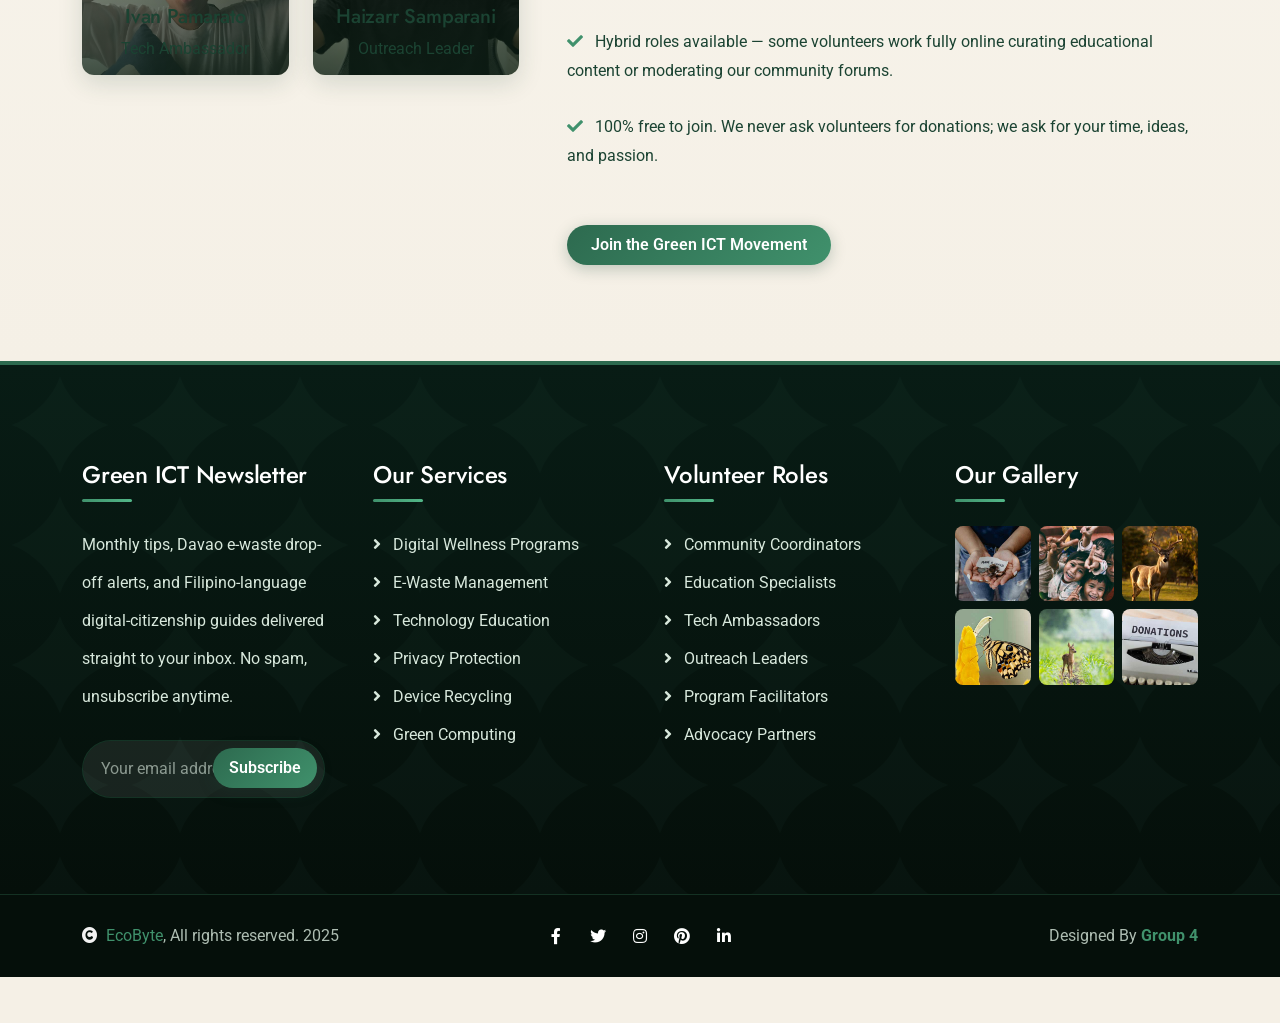
==== commit 1a7e302f: "Final" ====
--- a/index.html
+++ b/index.html
@@ -816,7 +816,7 @@
                         <div class="row g-4">
                             <div class="col-lg-6">
                                 <div class="volunteer-img">
-                                    <img src="img/ethantorrejas.jpg" class="img-fluid w-100" alt="Image">
+                                    <img src="img/ethantorrejas.jpg" class="w-100" alt="Image">
                                     <div class="volunteer-title">
                                         <h5 class="mb-2 text-white">Ethan Torrejas</h5>
                                         <p class="mb-0 text-white">Volunteer Coordinator</p>
@@ -825,7 +825,7 @@
                             </div>
                             <div class="col-lg-6">
                                 <div class="volunteer-img">
-                                    <img src="img/leeilagan.jpg" class="img-fluid w-100" alt="Image">
+                                    <img src="img/leeilagan.jpg" class="w-100" alt="Image">
                                     <div class="volunteer-title">
                                         <h5 class="mb-2 text-white">Lee Ilagan</h5>
                                         <p class="mb-0 text-white">Education Specialist</p>
@@ -834,7 +834,7 @@
                             </div>
                             <div class="col-lg-6">
                                 <div class="volunteer-img">
-                                    <img src="img/ivanpamarato.jpg" class="img-fluid w-100" alt="Image">
+                                    <img src="img/ivanpamarato.jpg" class="w-100" alt="Image">
                                     <div class="volunteer-title">
                                         <h5 class="mb-2 text-white">Ivan Pamarato</h5>
                                         <p class="mb-0 text-white">Tech Ambassador</p>
@@ -843,7 +843,7 @@
                             </div>
                             <div class="col-lg-6">
                                 <div class="volunteer-img">
-                                    <img src="img/haizarrsamparani.jpg" class="img-fluid w-100" alt="Image">
+                                    <img src="img/haizarrsamparani.jpg" class="w-100" alt="Image">
                                     <div class="volunteer-title">
                                         <h5 class="mb-2 text-white">Haizarr Samparani</h5>
                                         <p class="mb-0 text-white">Outreach Leader</p>
--- a/css/style.css
+++ b/css/style.css
@@ -1216,6 +1216,7 @@
     width: 100%;
     height: 100%;
     object-fit: cover;
+    display: block;
     transition: 0.6s ease;
 }
 
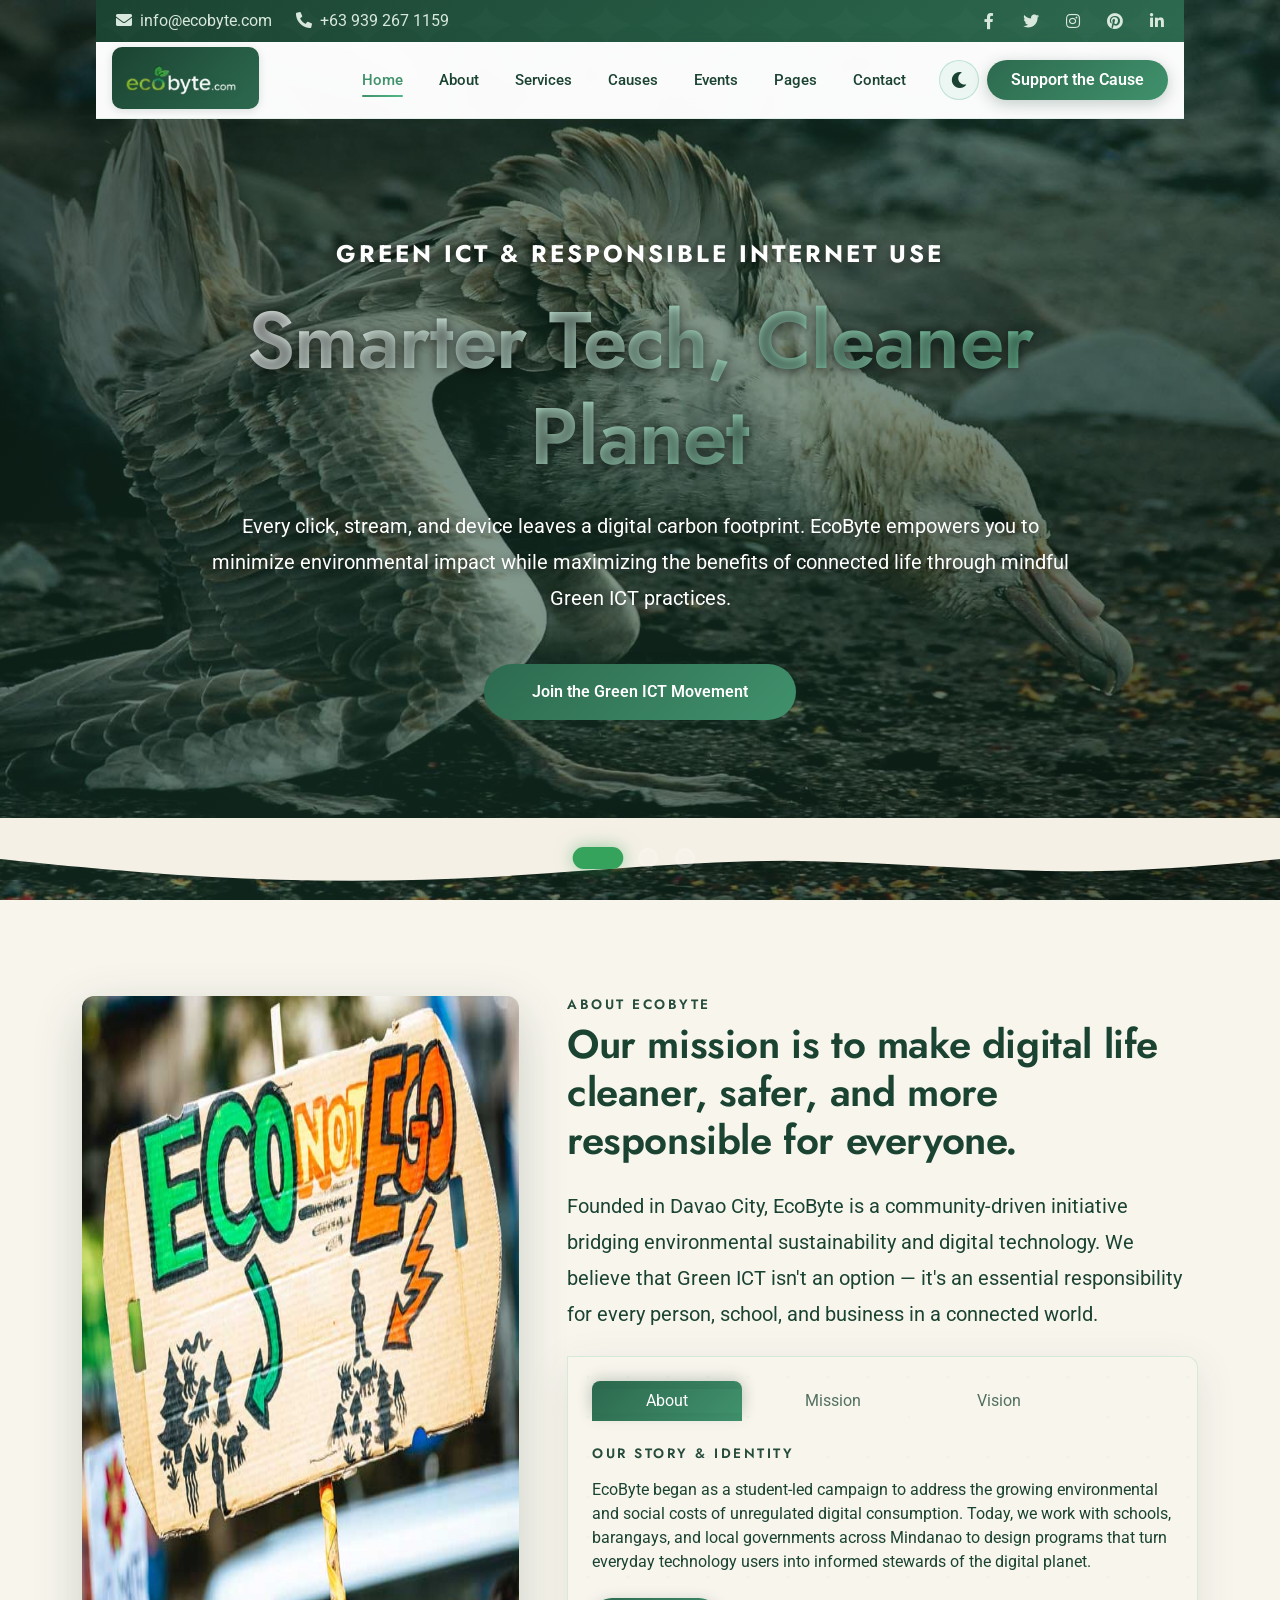
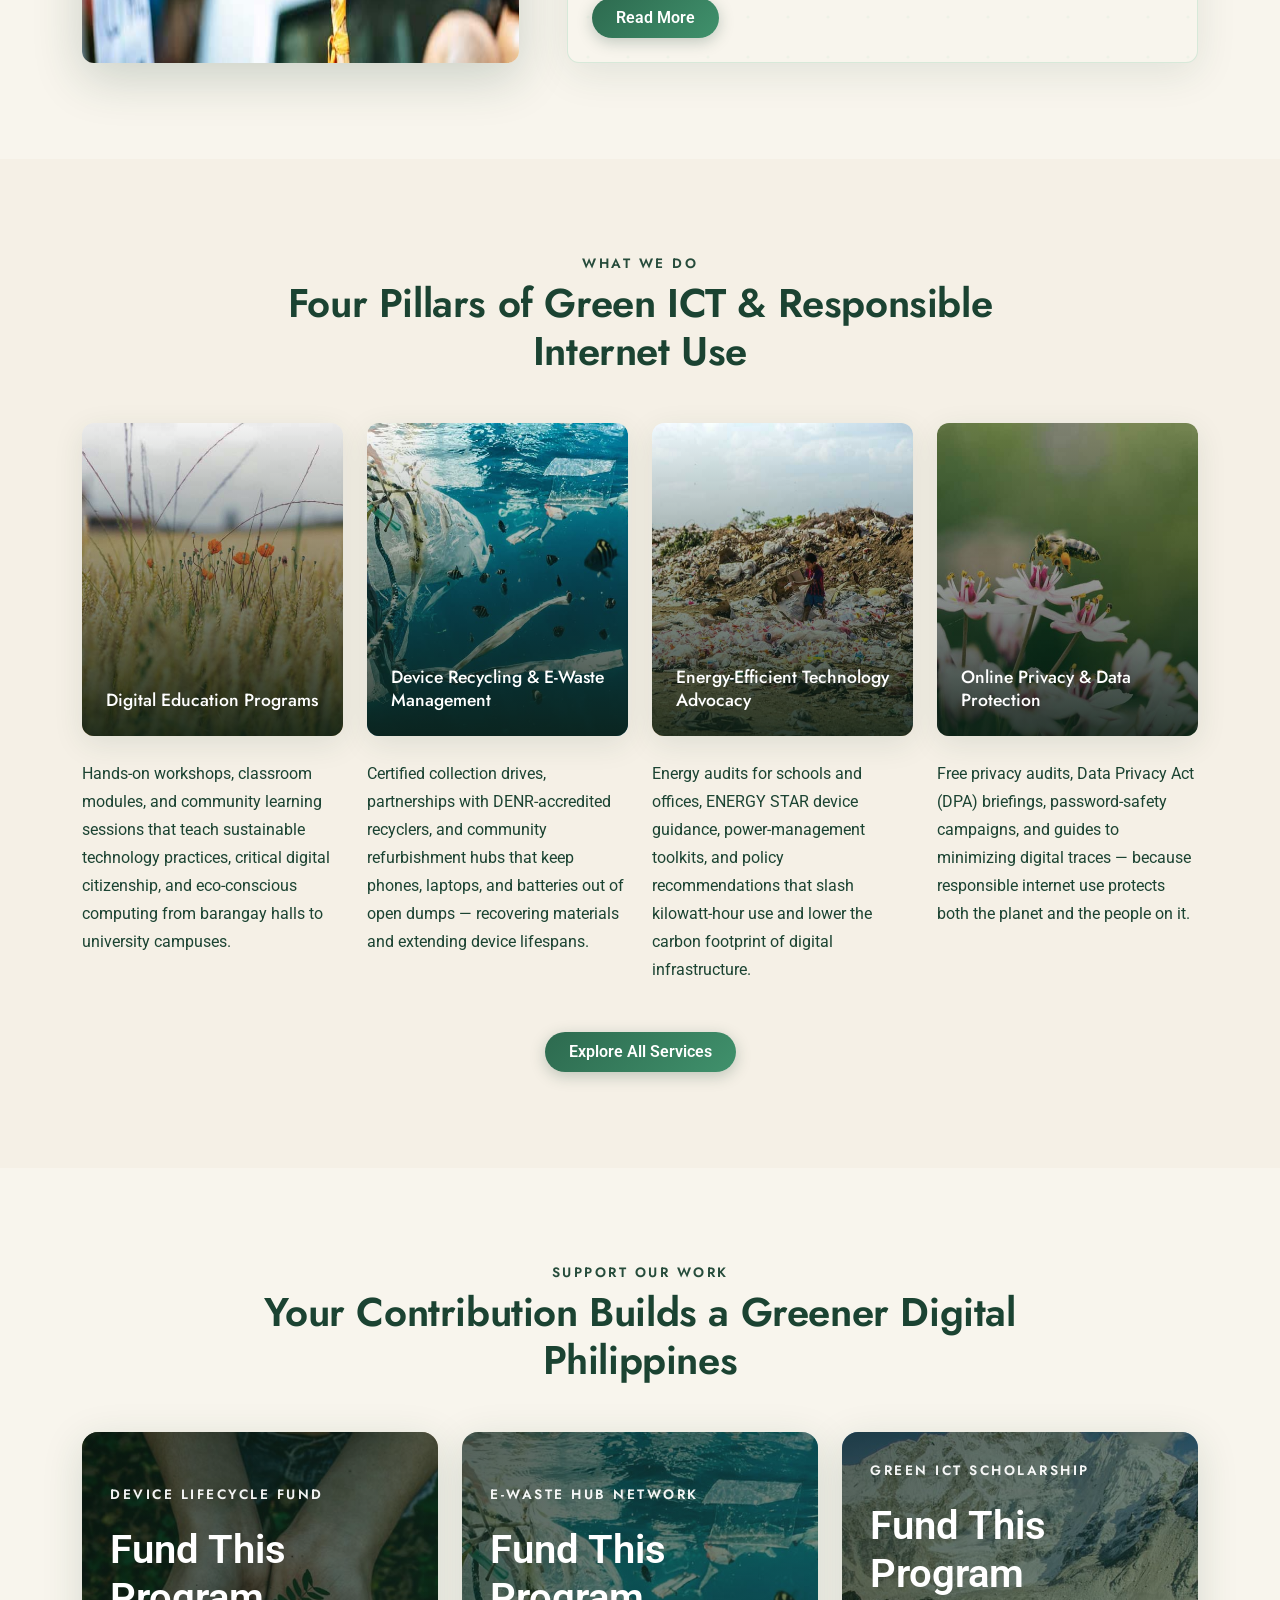
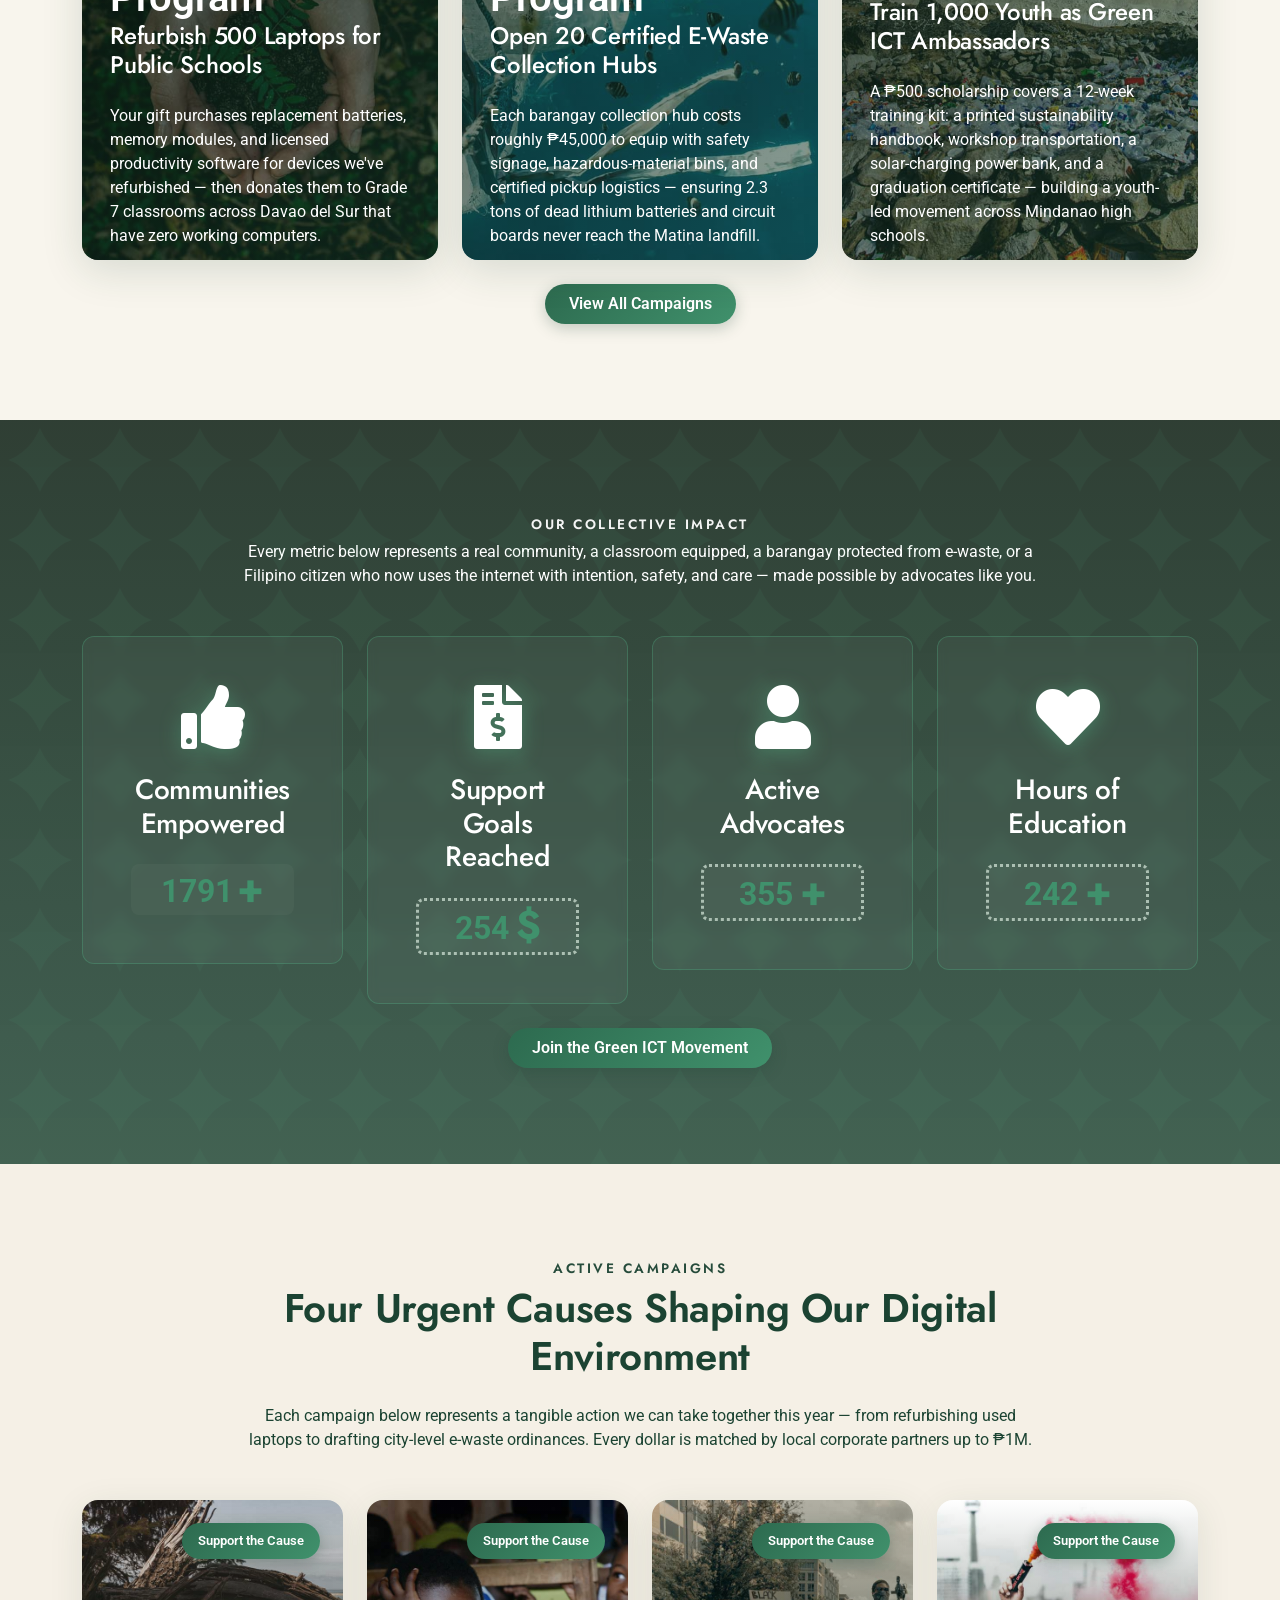
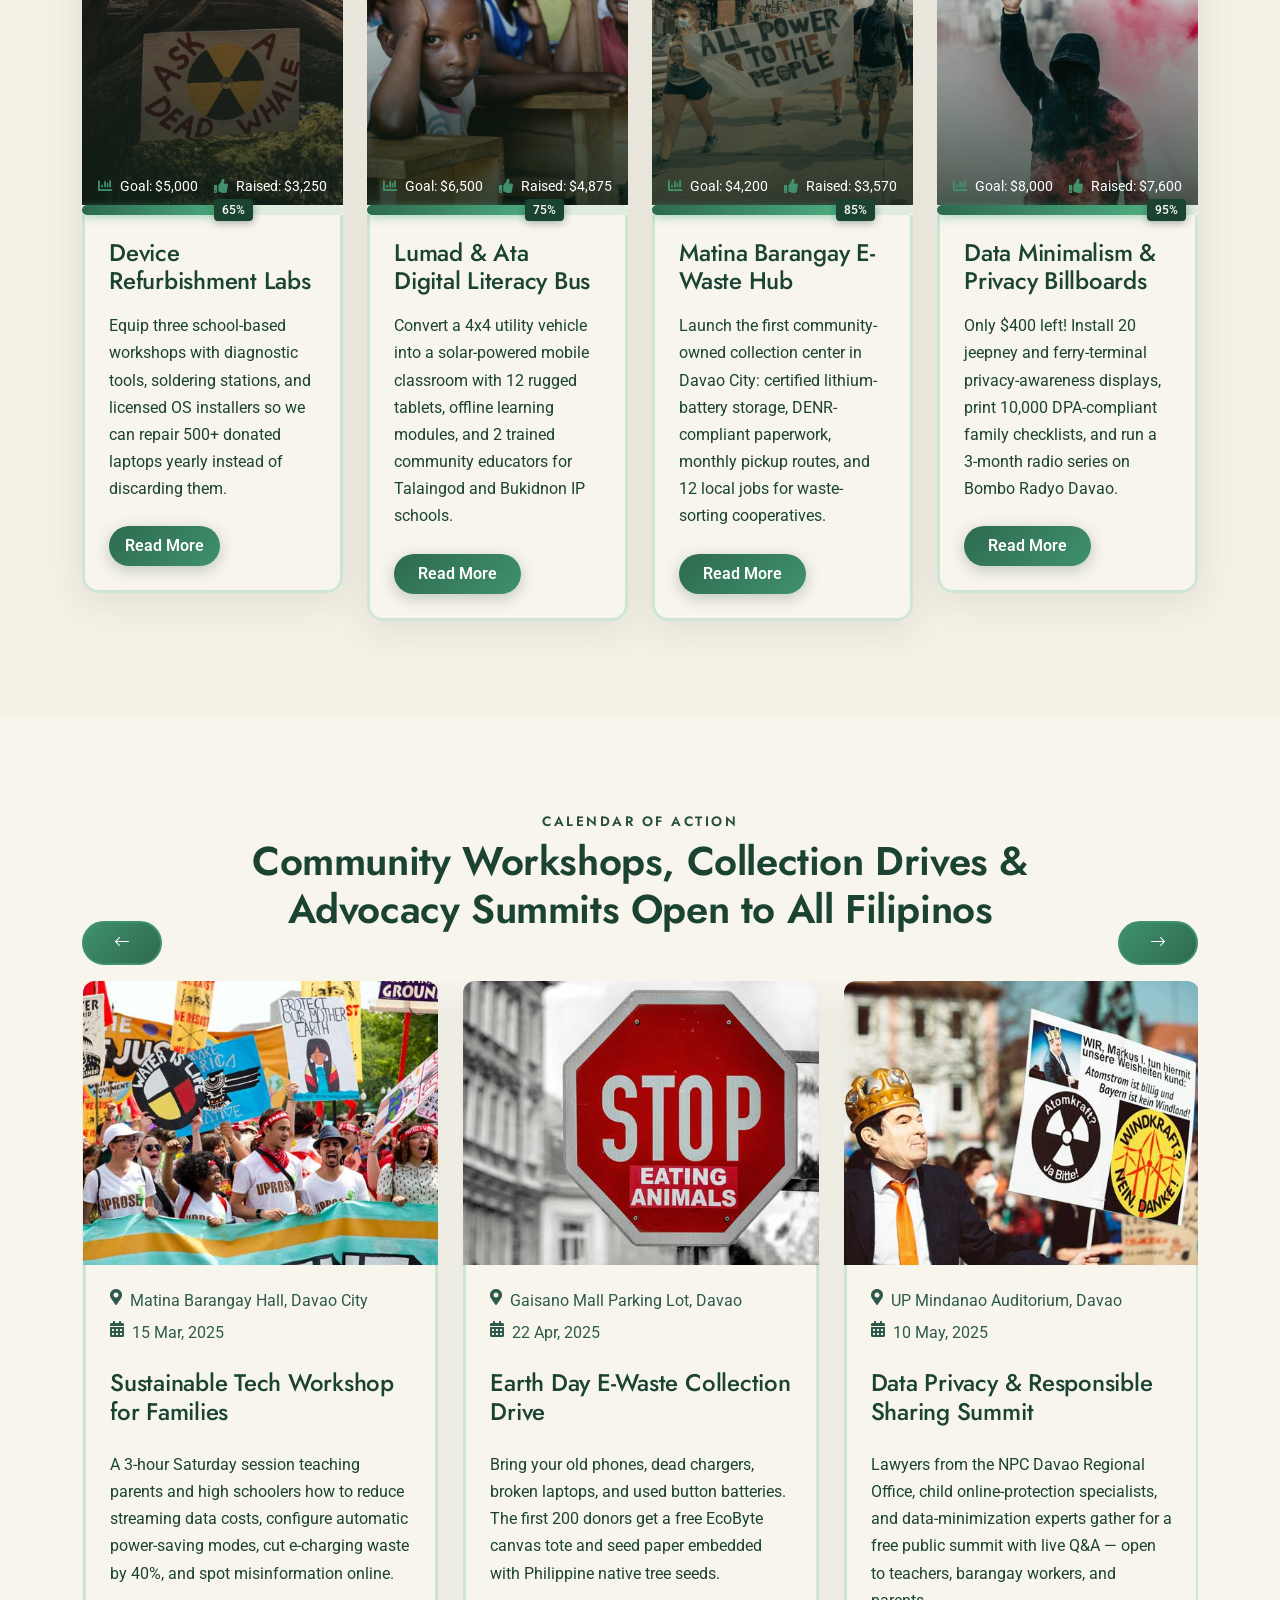
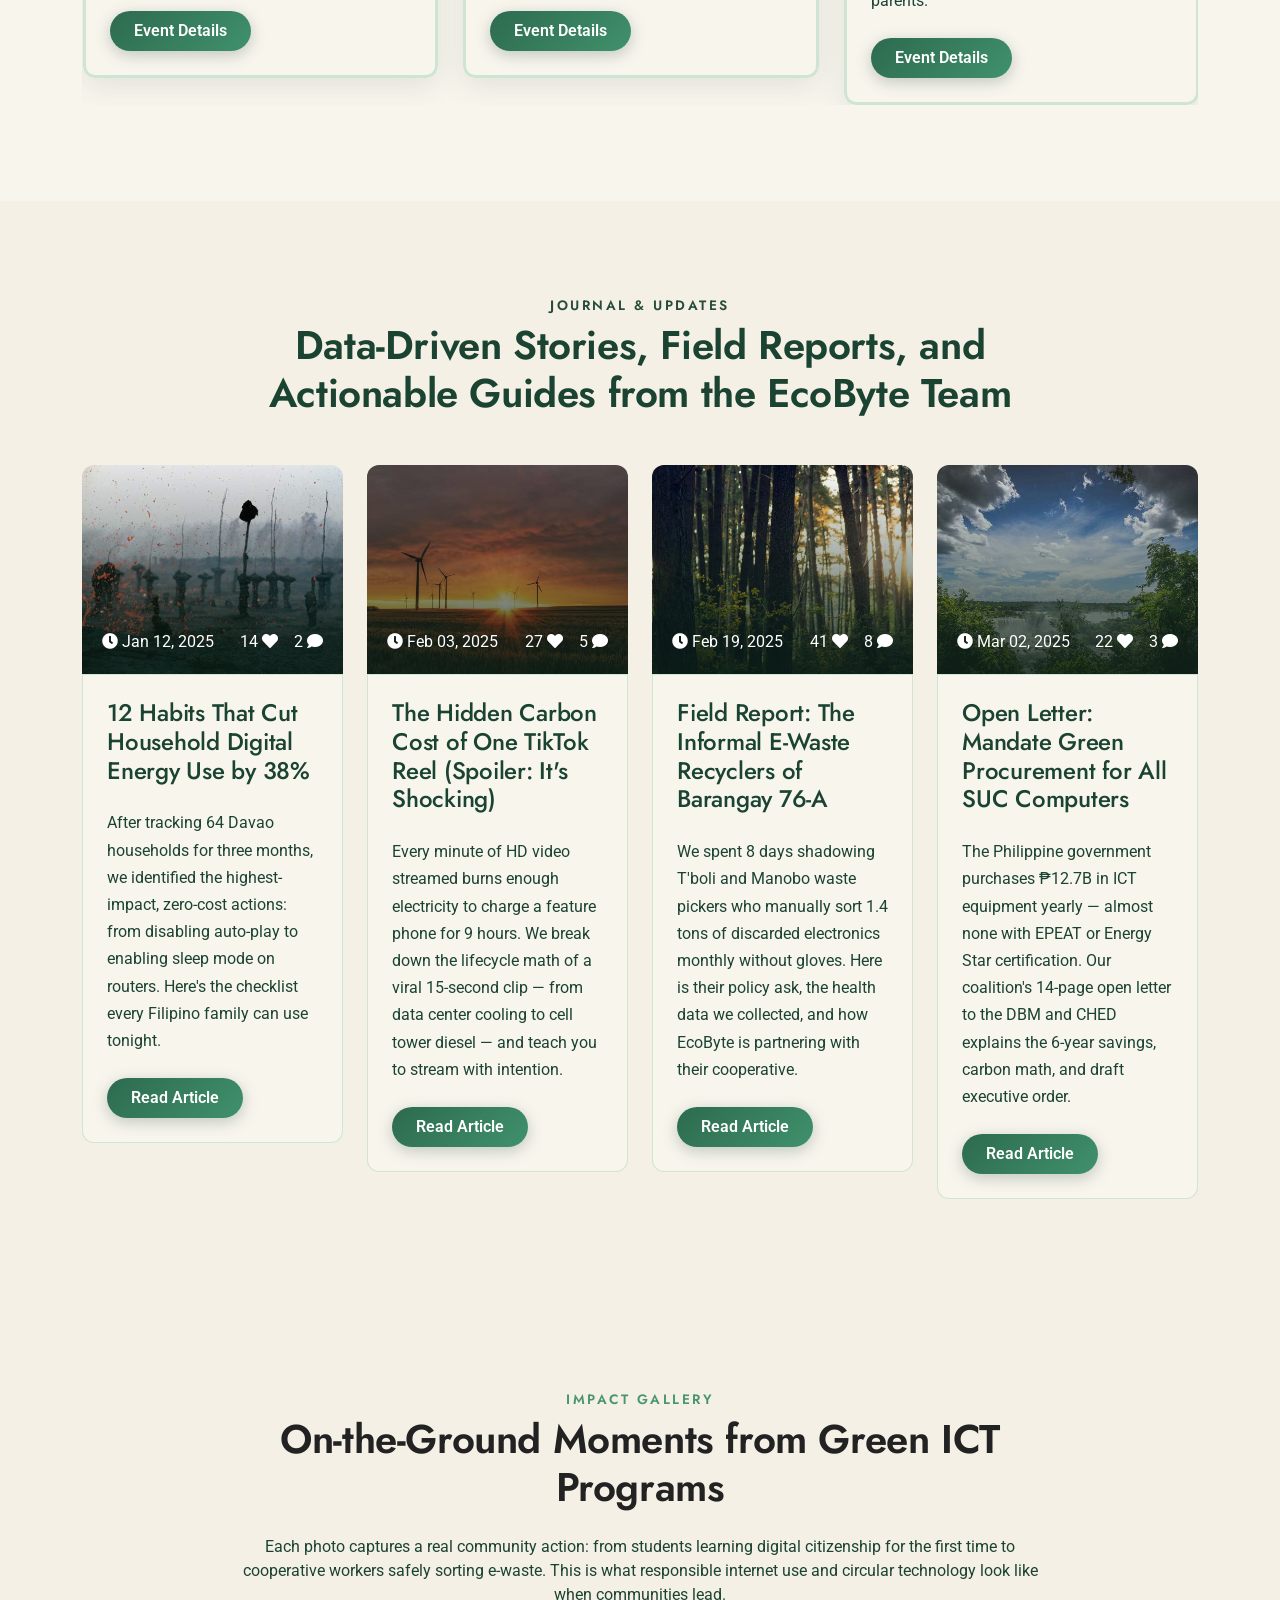
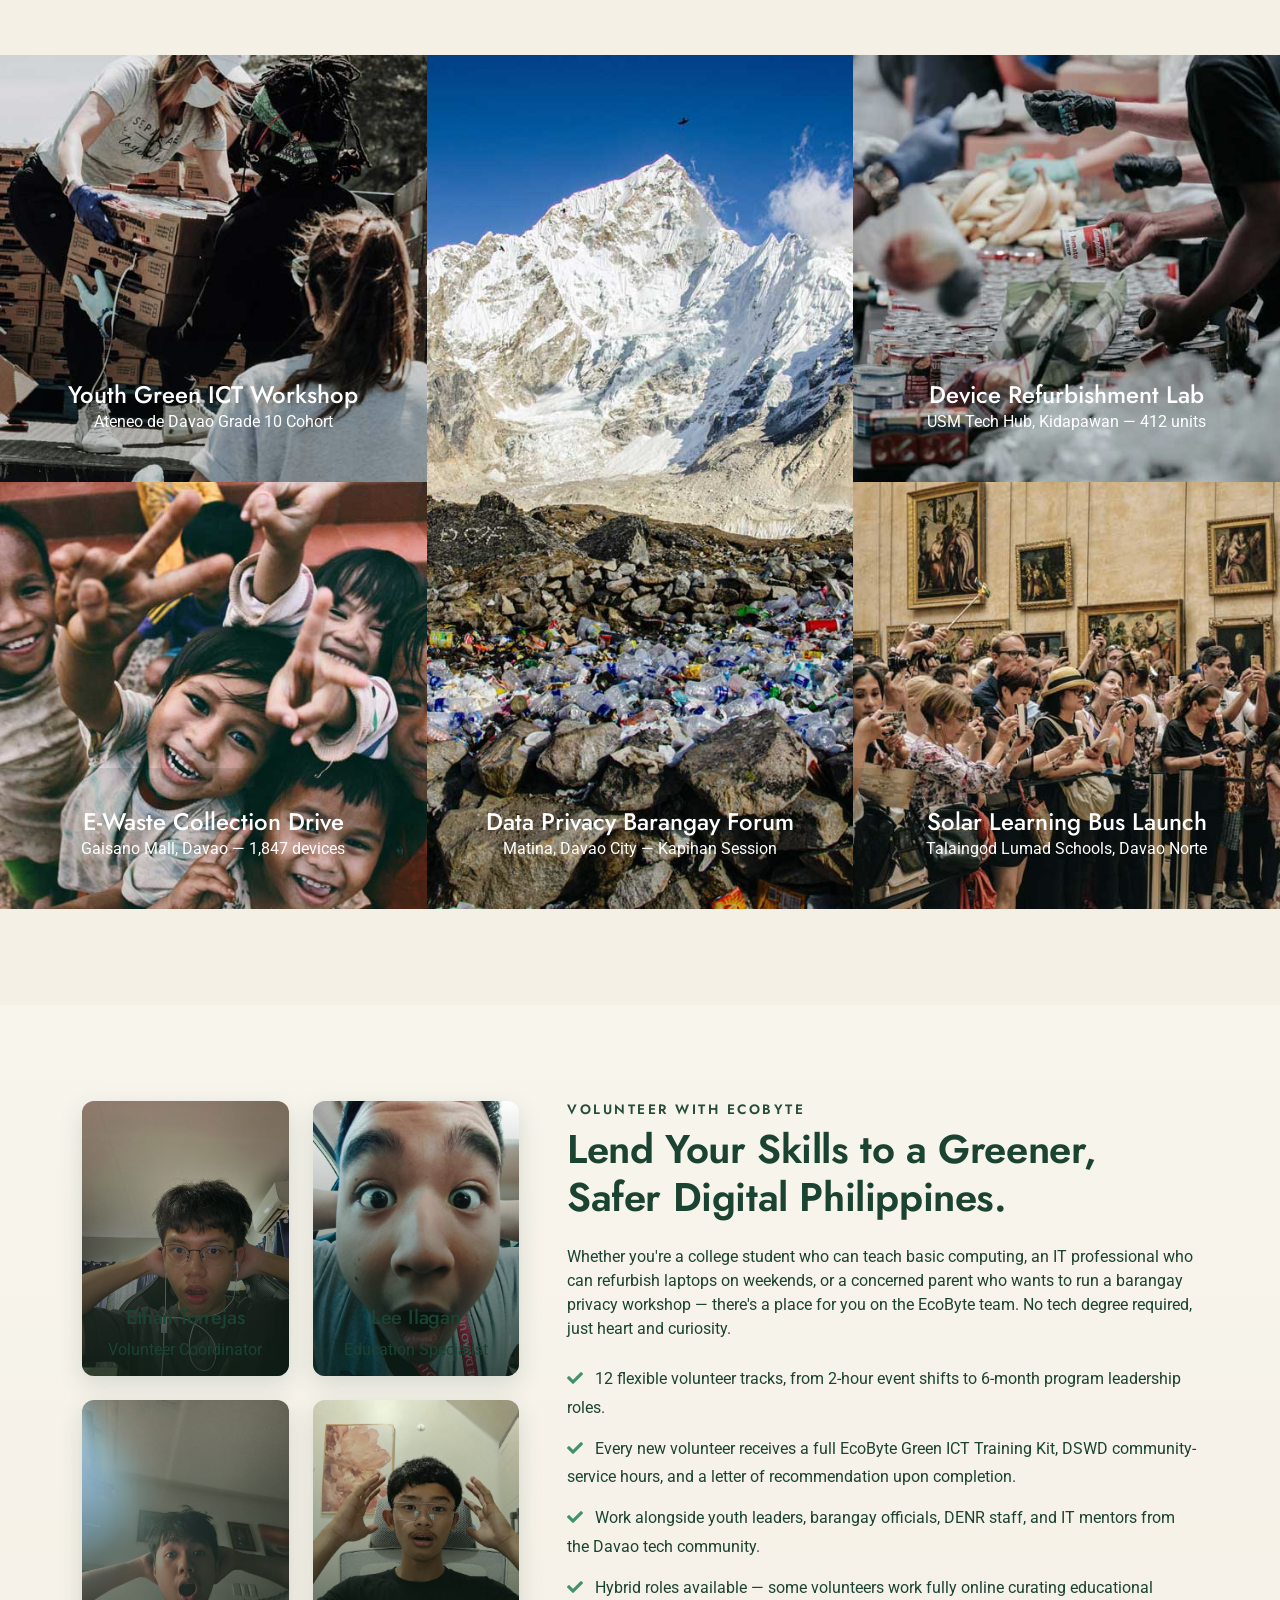
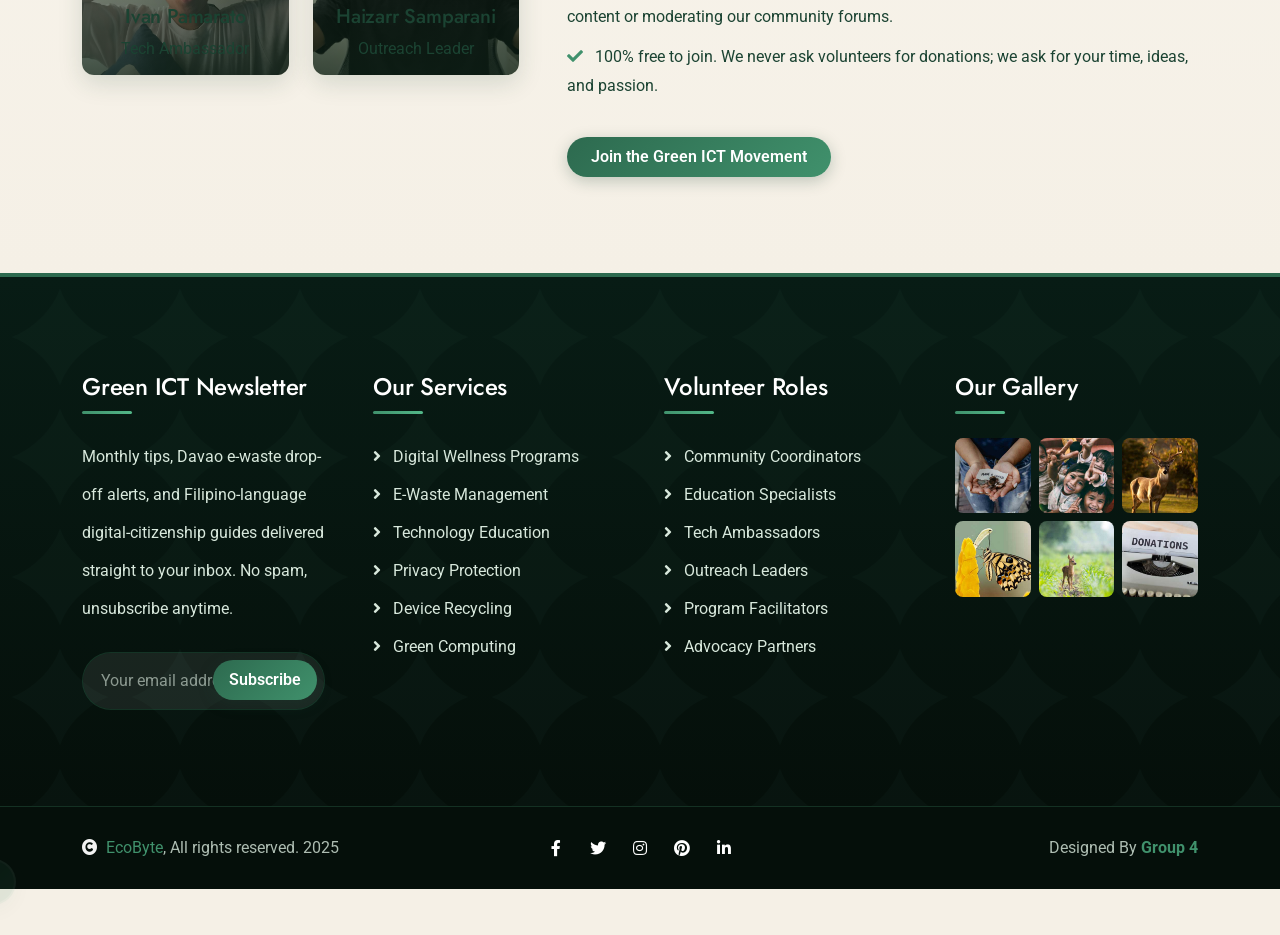
==== commit 57b859f0: "Final" ====
--- a/index.html
+++ b/index.html
@@ -860,8 +860,8 @@
                         <p class="text-dark"><i class="fa fa-check text-primary me-2"></i> Every new volunteer receives a full EcoByte Green ICT Training Kit, DSWD community-service hours, and a letter of recommendation upon completion.</p>
                         <p class="text-dark"><i class="fa fa-check text-primary me-2"></i> Work alongside youth leaders, barangay officials, DENR staff, and IT mentors from the Davao tech community.</p>
                         <p class="text-dark"><i class="fa fa-check text-primary me-2"></i> Hybrid roles available — some volunteers work fully online curating educational content or moderating our community forums.</p>
-                        <p class="text-dark mb-5"><i class="fa fa-check text-primary me-2"></i> 100% free to join. We never ask volunteers for donations; we ask for your time, ideas, and passion.</p>
-                        <a class="btn-hover-bg btn btn-primary text-white py-2 px-4" href="volunteer.html">Join the Green ICT Movement</a>
+                        <p class="text-dark"><i class="fa fa-check text-primary me-2"></i> 100% free to join. We never ask volunteers for donations; we ask for your time, ideas, and passion.</p>
+                        <a class="btn-hover-bg btn btn-primary text-white py-2 px-4 mt-4" href="volunteer.html">Join the Green ICT Movement</a>
                     </div>
                 </div>
             </div>
--- a/css/style.css
+++ b/css/style.css
@@ -1226,7 +1226,7 @@
 
 .volunteer p.text-dark {
     line-height: 1.8;
-    padding: 6px 0;
+    margin-bottom: 0.75rem;
 }
 /*** Volunteer End ***/
 
